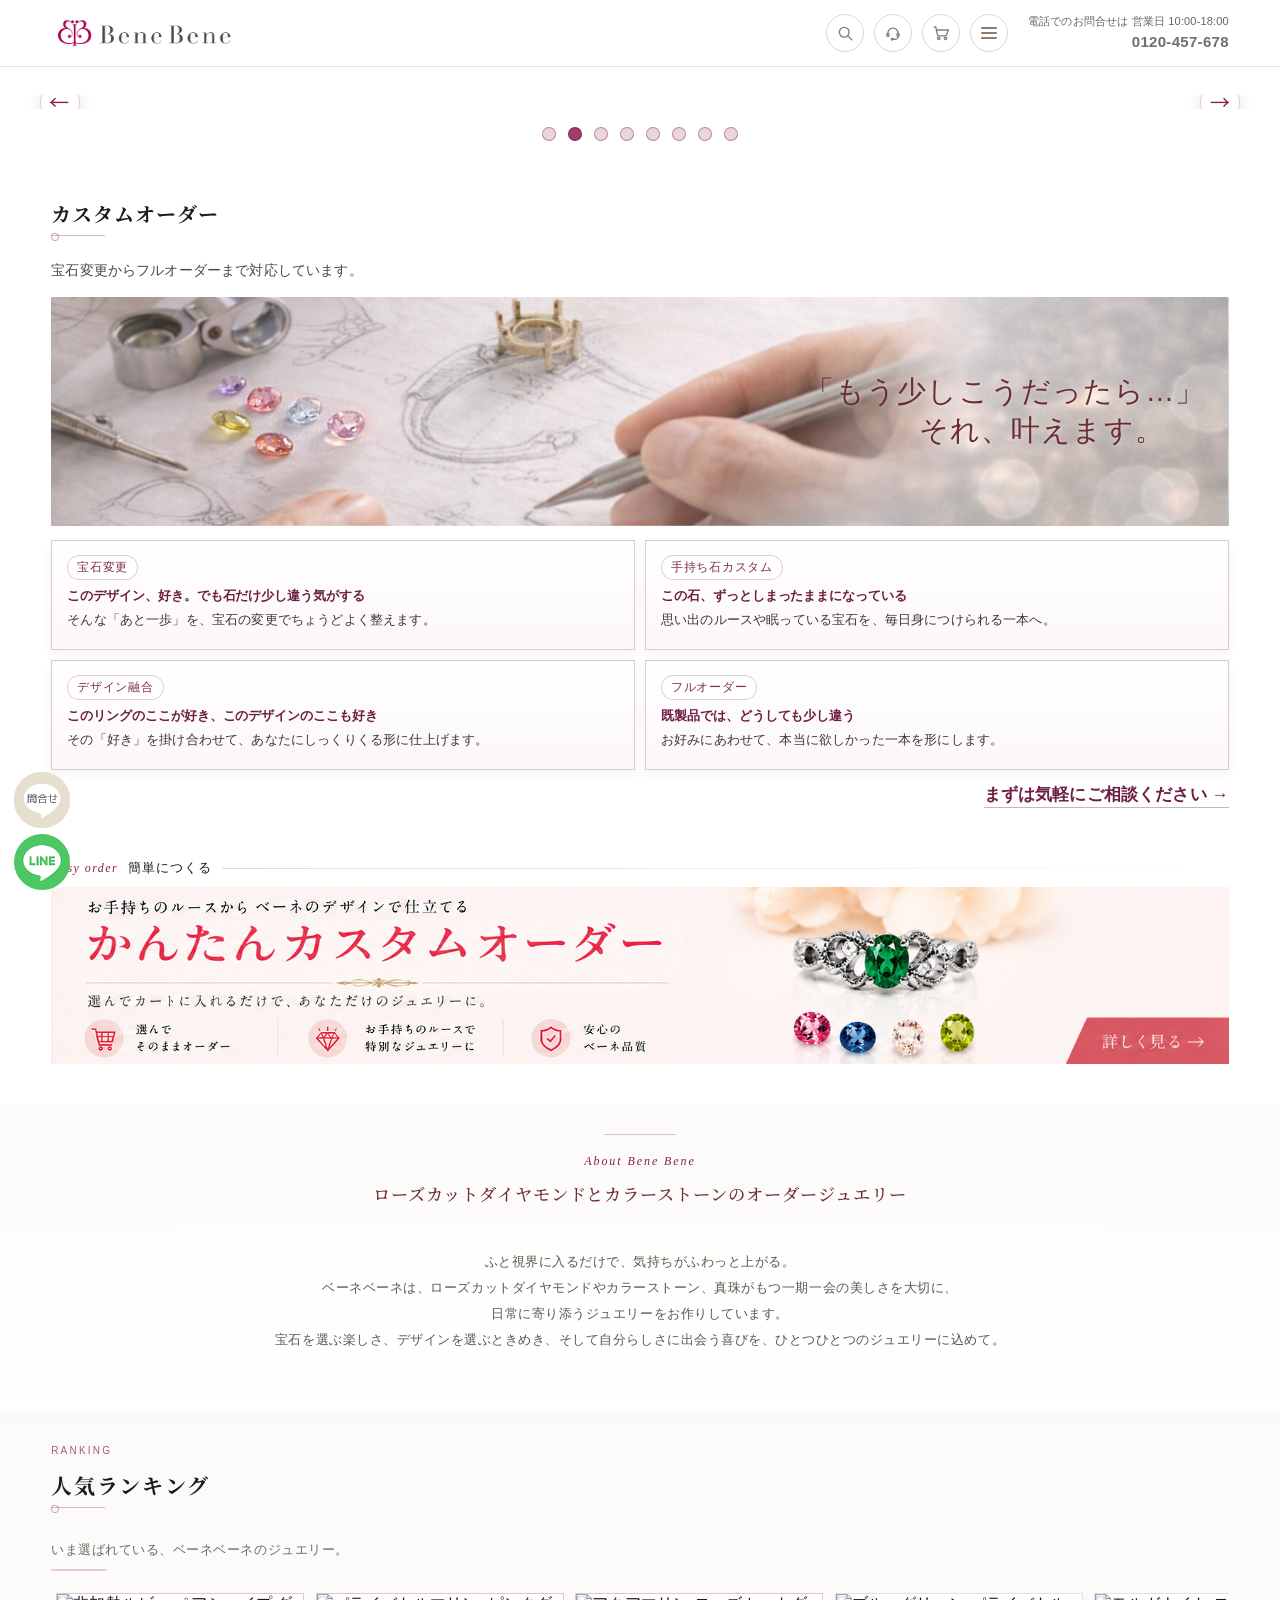
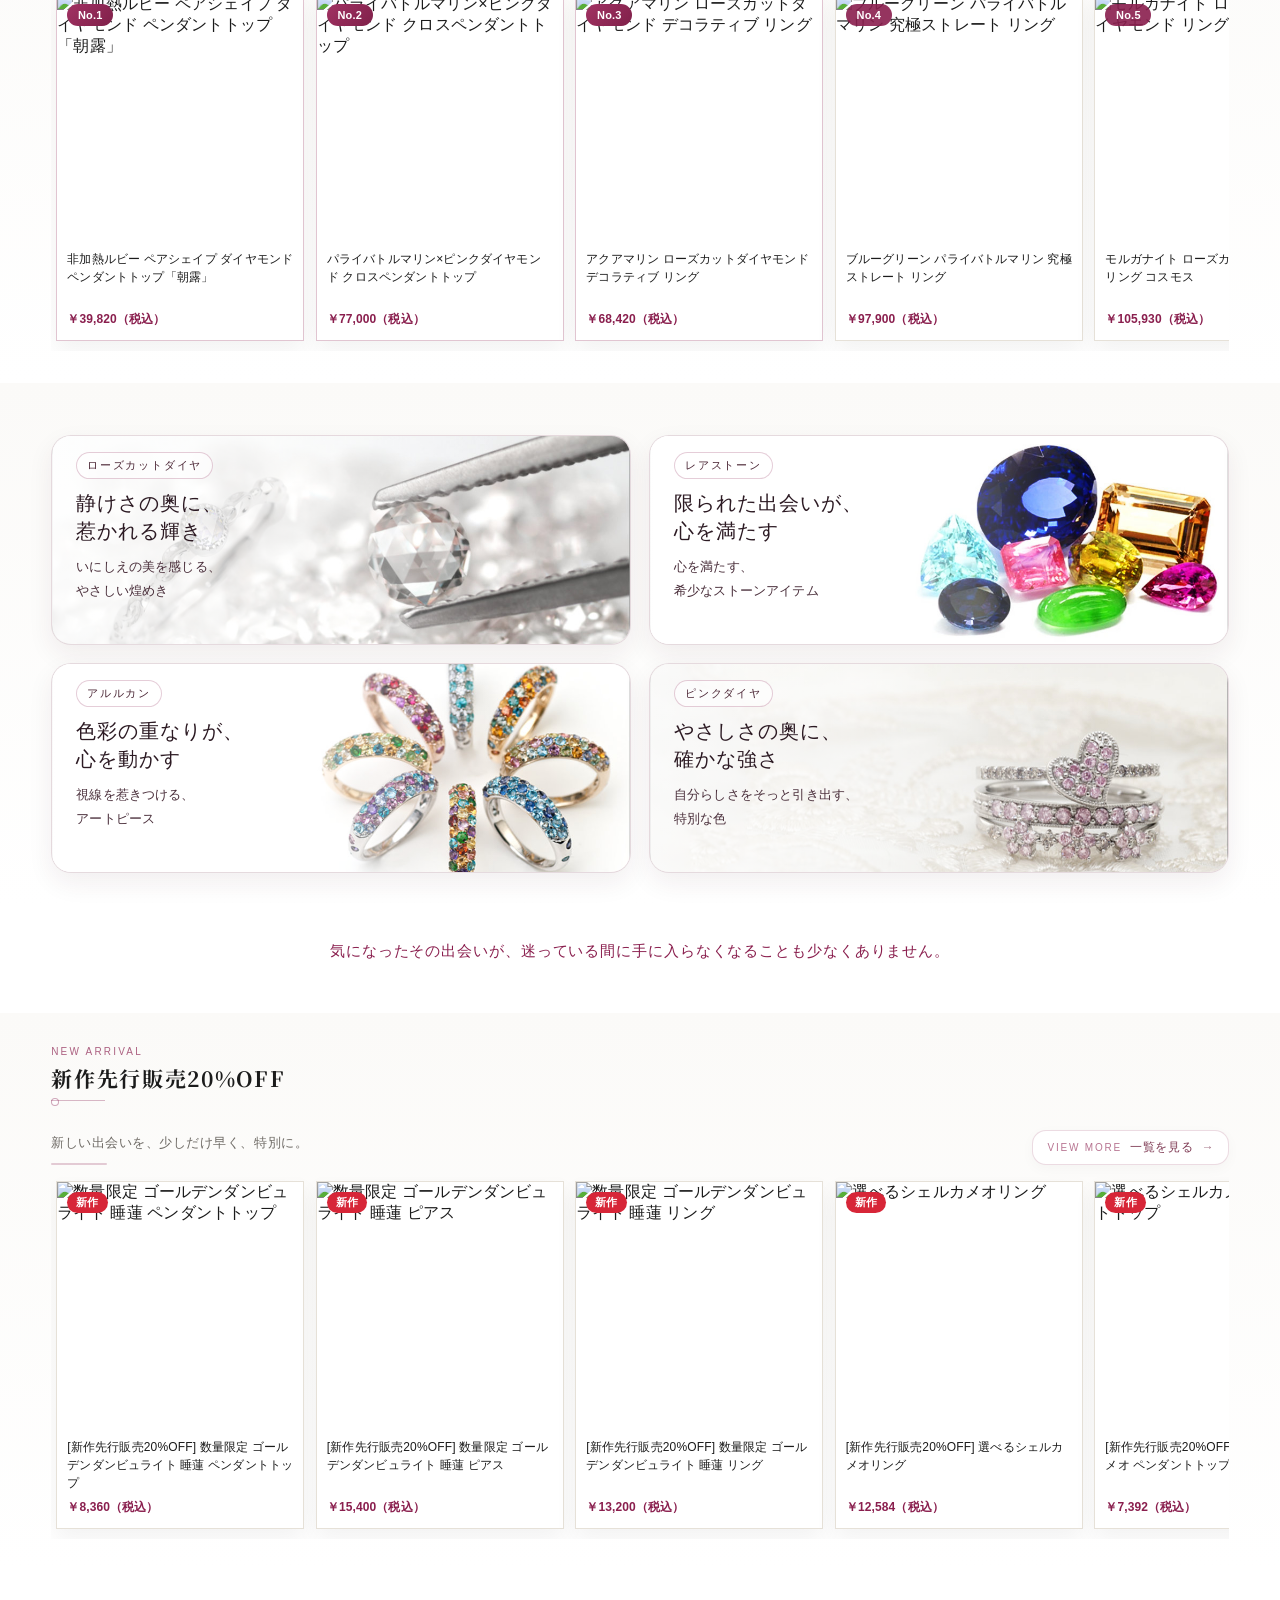
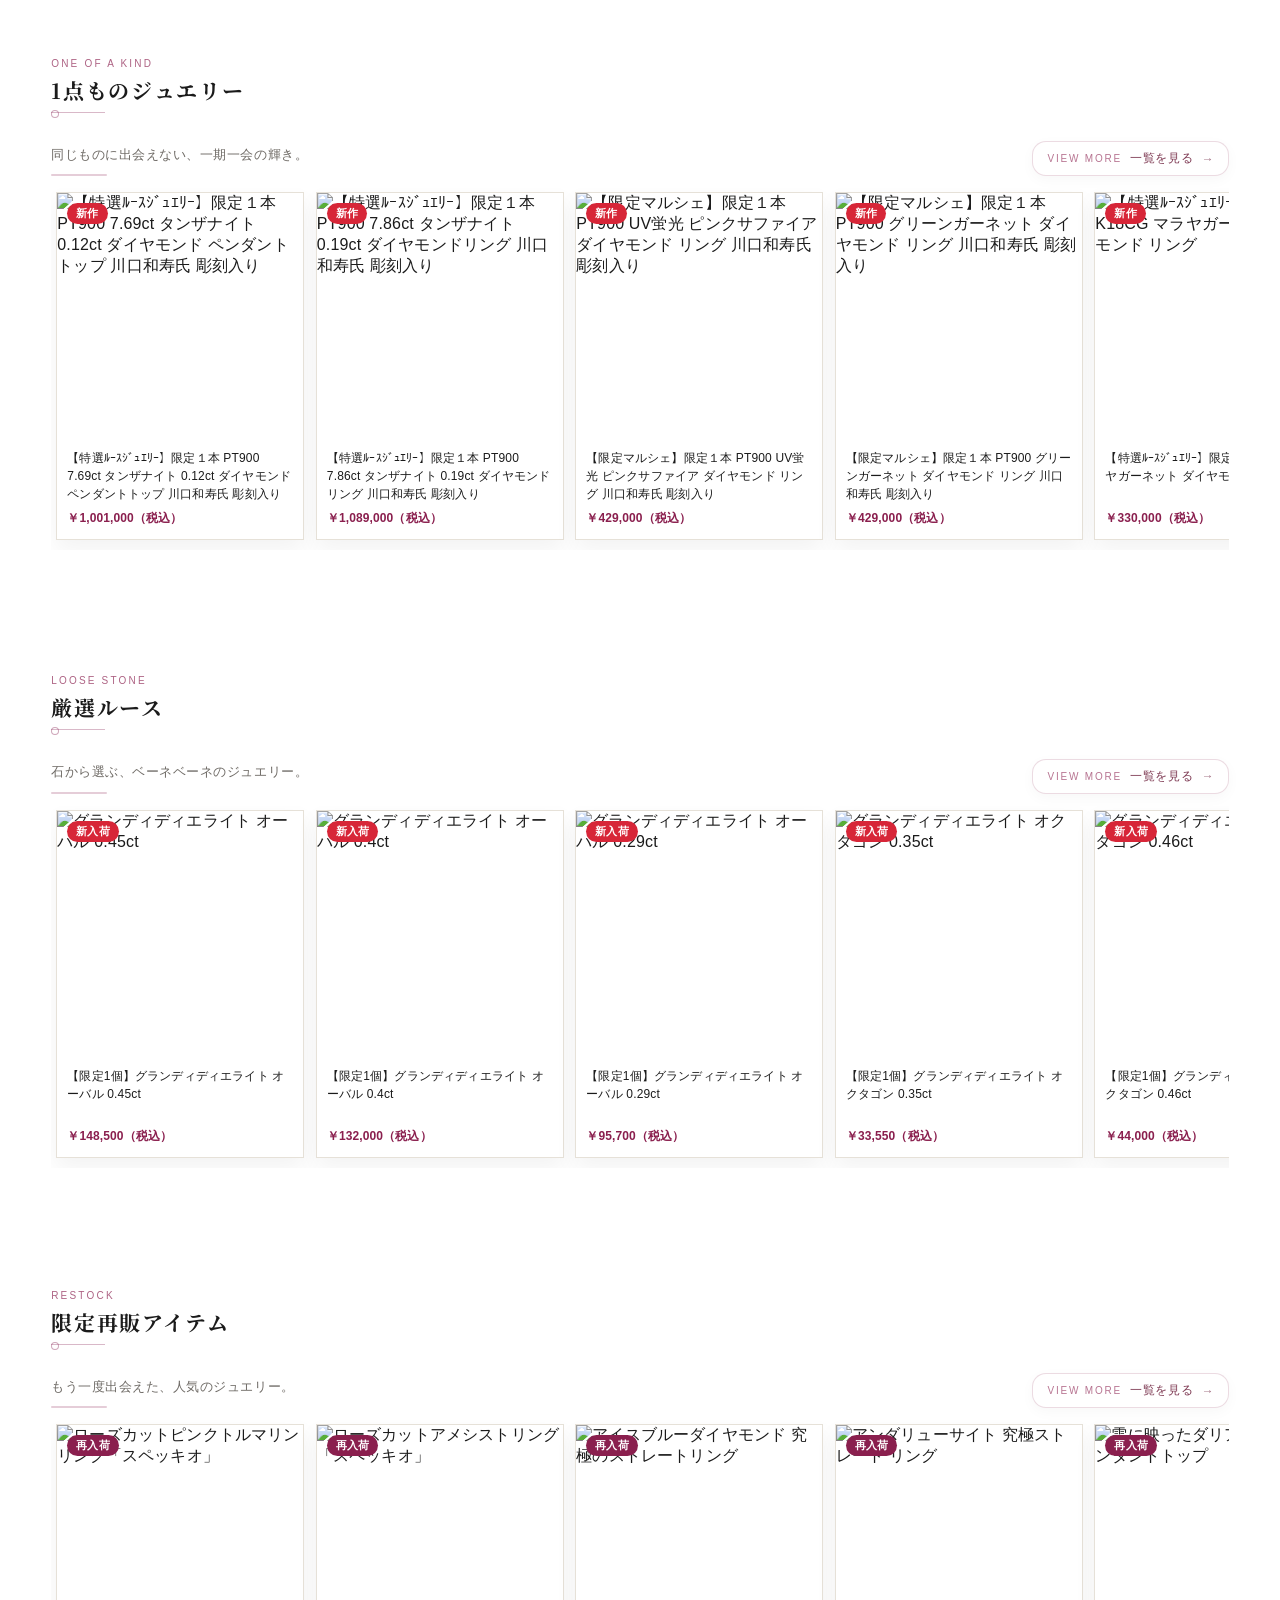
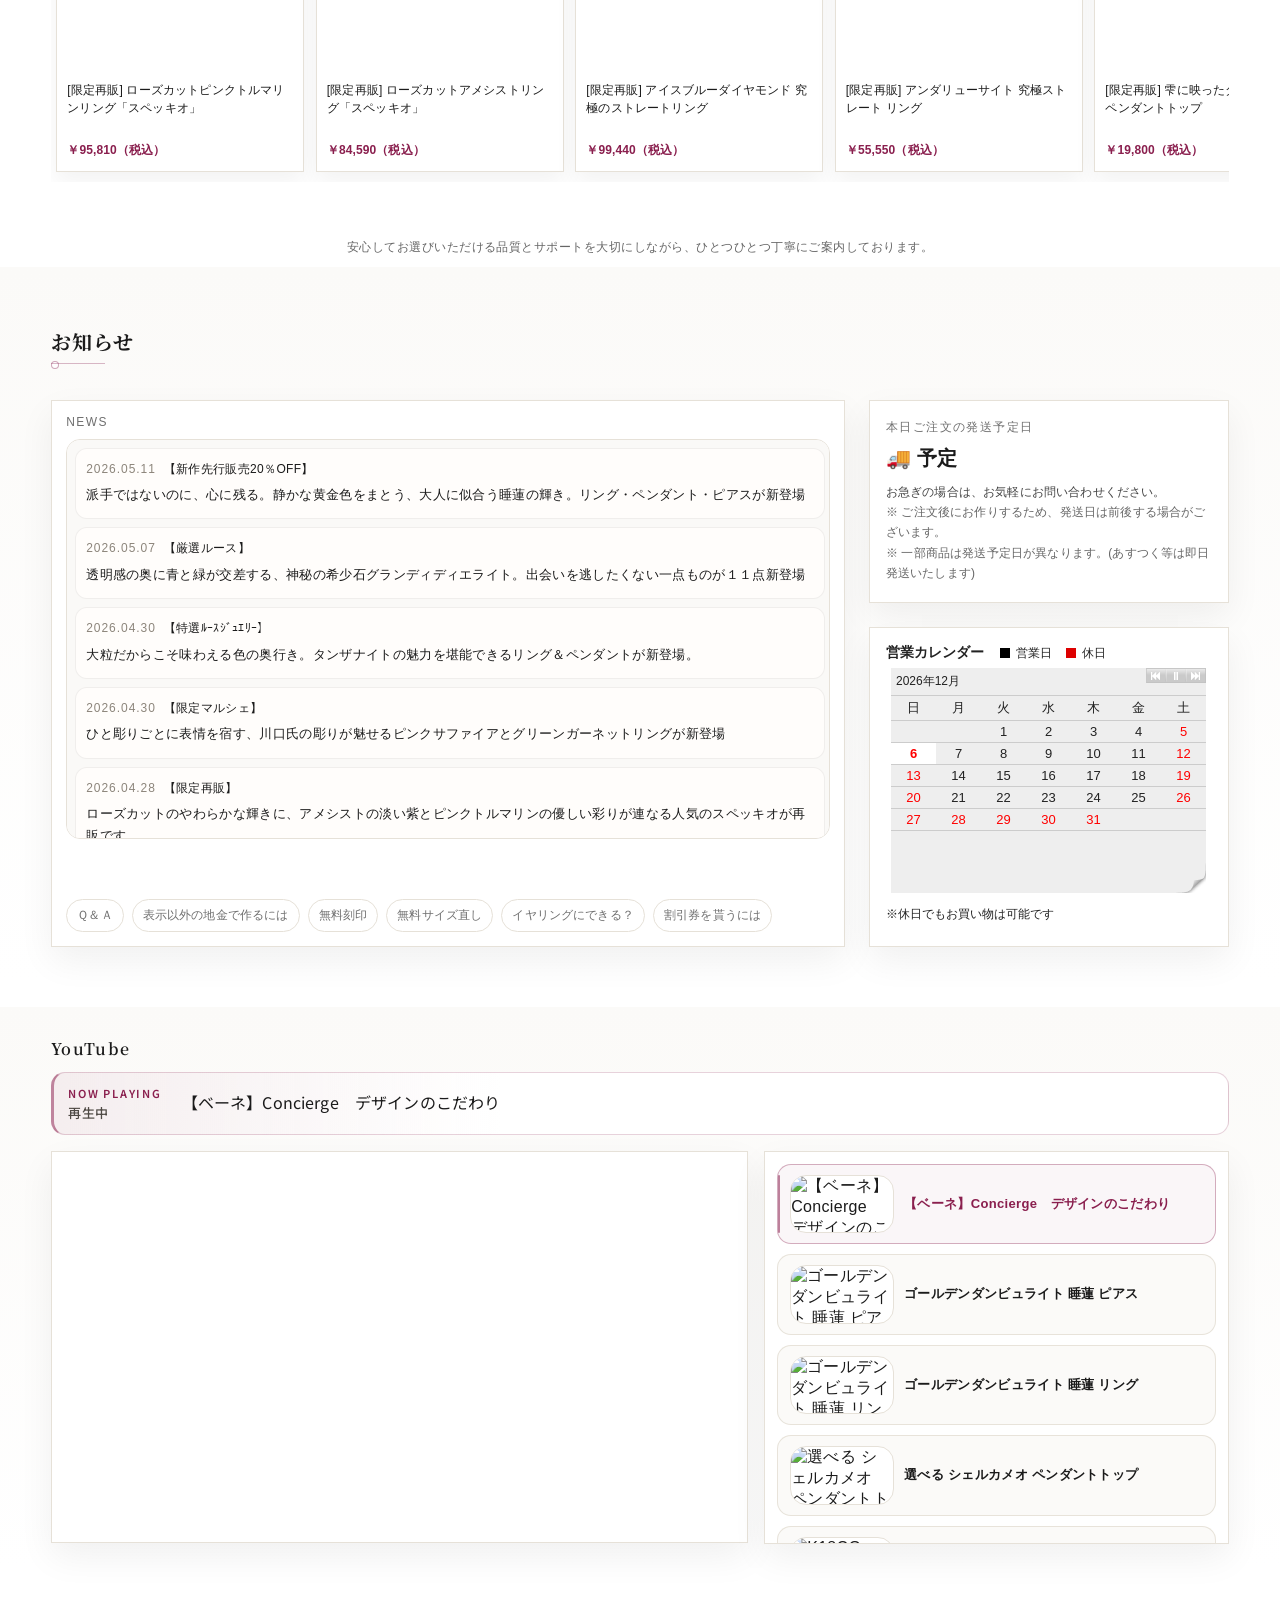
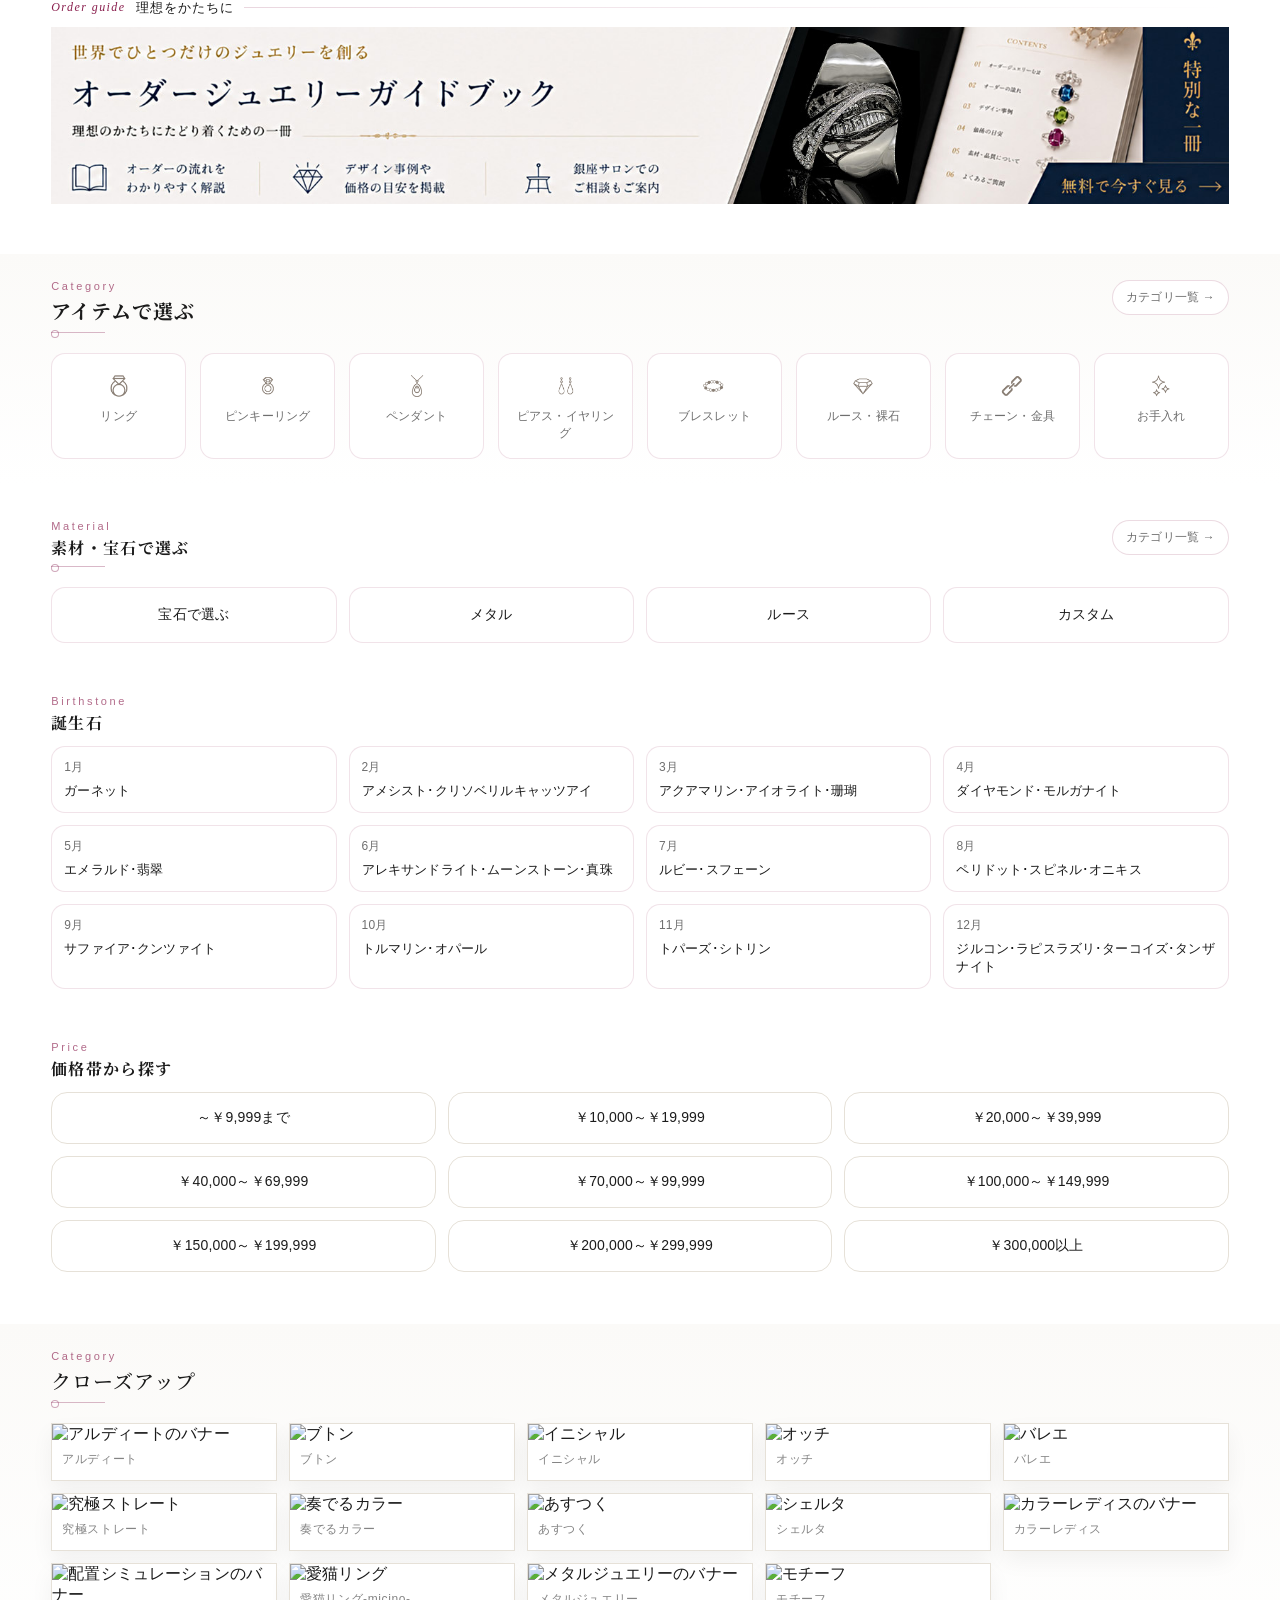
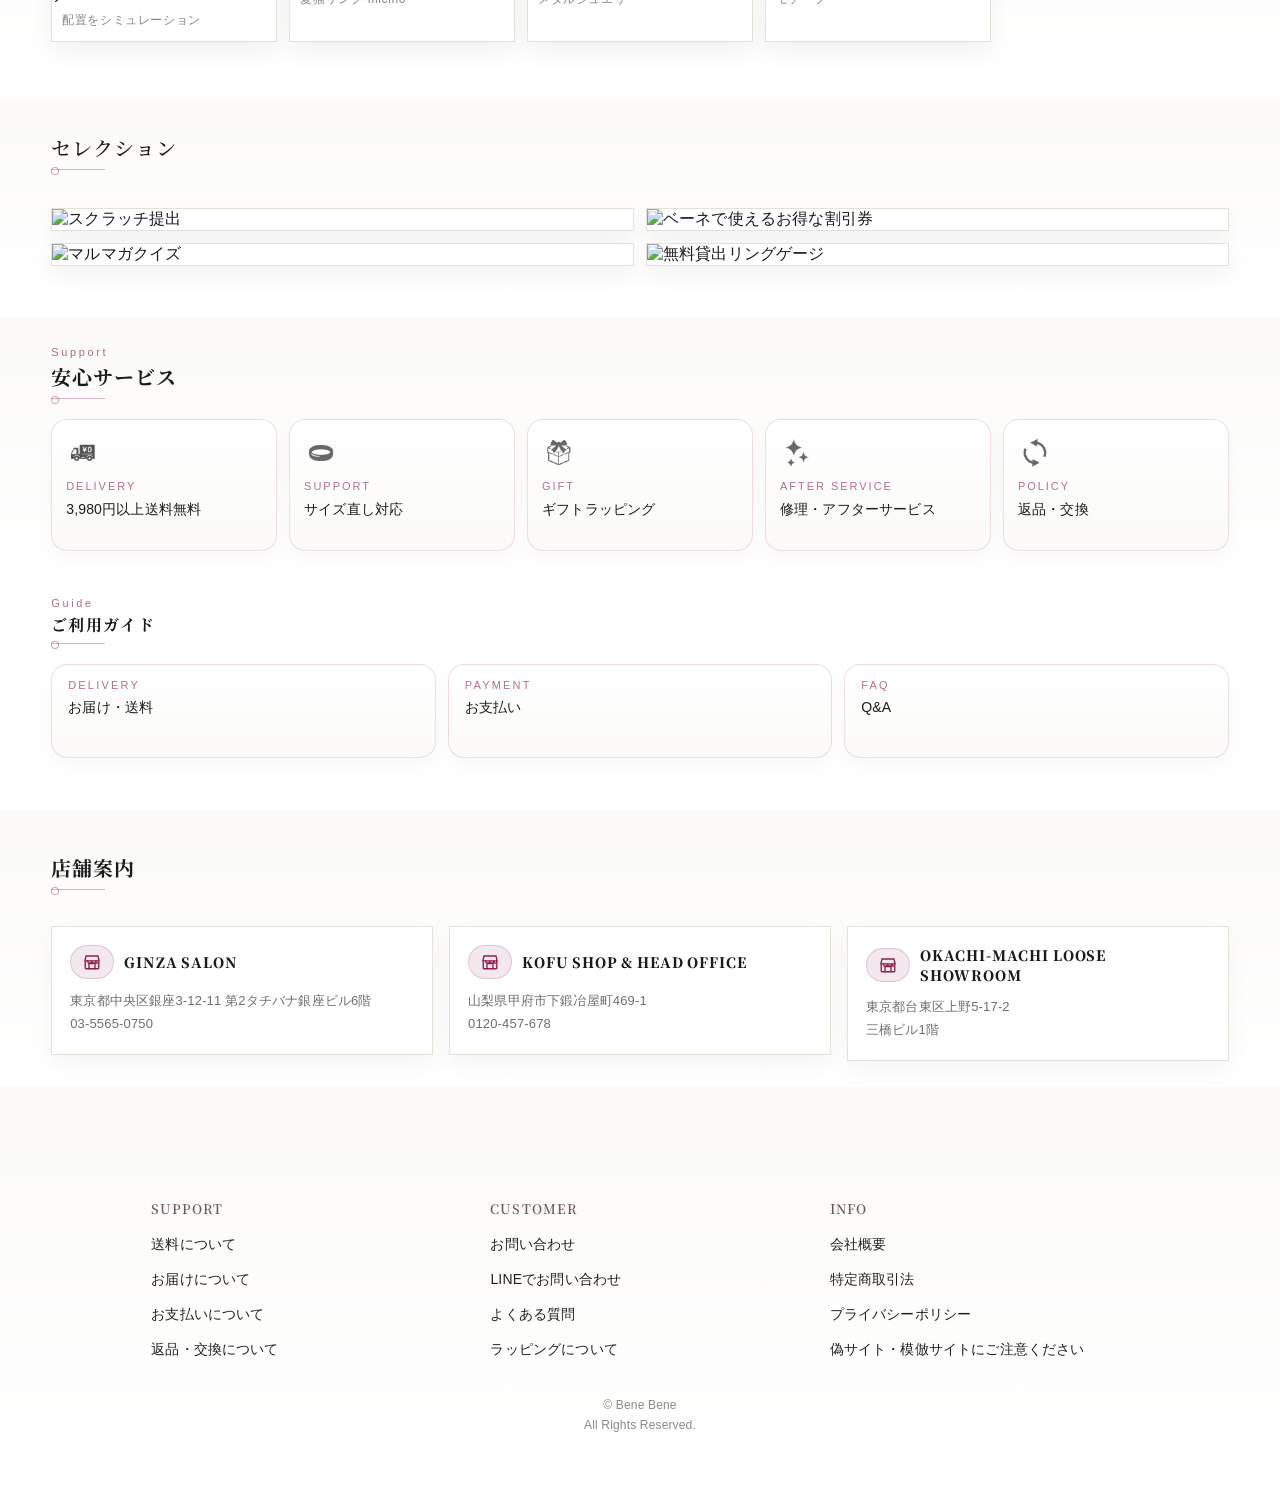
==== index.html @ c989091a "Add files via upload" ====
<!DOCTYPE html>

<html lang="ja">
<head>
<meta charset="utf-8"/>
<meta content="width=device-width,initial-scale=1" name="viewport"/>

<title>ローズカットダイヤモンドとカラーストーンのオーダージュエリー｜ジュエリー工房ベーネベーネ Yahoo!ショッピング店</title>
<meta name="description" content="ジュエリー工房ベーネベーネ Yahoo!ショッピング店。ローズカットダイヤモンド、希少石、カラーストーンを使ったリング・ペンダント・ピアスをお届けするジュエリー工房ベーネベーネ。新作ジュエリー、一点もの、厳選ルース、オーダージュエリーまでご相談いただけます。"/>
<link rel="canonical" href="https://shopping.geocities.jp/benebene/"/>
<link href="https://www.rakuten.ne.jp/gold/bene/date.css" rel="stylesheet"/>
<meta name="Keywords" content="ベーネベーネ,ベーネ,ダイヤモンド指輪,希少石ピアス,ジュエリーランキング,アンティーク指輪,ジュエリーリング,誕生石ペンダント,銀座サロンオーダー,オーダージュエリー,ローズカットジュエリー" />
<meta content="assets/slide1.png" property="og:image"/>
<meta content="strict-origin-when-cross-origin" name="referrer"/>
<meta content="strict-origin-when-cross-origin" http-equiv="Referrer-Policy"/>
<!-- Fonts: Noto Serif JP + Noto Sans JP -->
<link href="https://fonts.googleapis.com" rel="preconnect"/>
<link crossorigin="" href="https://fonts.gstatic.com" rel="preconnect"/>
<link href="https://fonts.googleapis.com/css2?family=Noto+Sans+JP:wght@300;400;500;600&amp;family=Noto+Serif+JP:wght@400;500;600&amp;display=swap" rel="stylesheet"/>
<link href="styles.css" rel="stylesheet">
<script>
/* ========================================
   表示設定
   ・NEWS / YouTube のSP表示行数を制御
   ・UI調整用のグローバル設定値
======================================== */
/* Display config (edit numbers as needed) */
window.BENE_UI = {
  // Mobile visible "rows" (can be 3 / 4 / 5 or 4.5 etc.)
  newsMobileRows: 4.5,
  youtubeMobileRows: 3.5
  // PICK UP is horizontal; "rows" doesn't apply. (controls are per-click = 1 item, swipe/drag supported)
};
</script>
<!-- Global site tag (gtag.js) - Google Analytics -->
<script async src="https://www.googletagmanager.com/gtag/js?id=UA-23686114-17"></script>
<script>
  window.dataLayer = window.dataLayer || [];
  function gtag(){dataLayer.push(arguments);}
  gtag('js', new Date());

  gtag('config', 'UA-23686114-17');
</script>

</link>

<!-- favicon -->
<link rel="icon" type="image/png" sizes="32x32" href="./assets/favicon-32x32.png">
<link rel="apple-touch-icon" sizes="180x180" href="./assets/apple-touch-icon.png">

</head>
<body>
<header class="header" id="top">
<div class="wrap headerRow">
<a aria-label="トップへ" class="logo" href="#top">
<img alt="Bene Bene" class="logoImg" src="assets/m_g_bene_logo.png"/>
</a>
<div aria-label="検索" class="searchWrap" role="search">
<input aria-label="検索" id="q" placeholder="キーワード検索（例：パライバ / ピンクダイヤ / ローズカット）" type="search"/>
</div>
<div aria-label="ヘッダー右側" class="headerActions">
<div aria-label="クイック" class="headerQuick">
<button aria-label="検索" class="icoBtn icoBtn--search" id="searchFocusBtn" title="検索" type="button">
<svg aria-hidden="true" fill="none" stroke="currentColor" stroke-linecap="round" stroke-linejoin="round" stroke-width="1.8" viewbox="0 0 24 24"><circle cx="11" cy="11" r="6.5"></circle><line x1="16" x2="21" y1="16" y2="21"></line></svg>
</button>
<a aria-label="お問い合わせ" class="icoBtn" href="https://inform.shopping.yahoo.co.jp/benebene/contact.html" title="お問い合わせ">
<svg aria-hidden="true" fill="none" stroke="currentColor" stroke-linecap="round" stroke-linejoin="round" stroke-width="1.8" viewbox="0 0 24 24"><path d="M5 13.5v-1a7 7 0 0114 0v1"></path><rect height="4" rx="1.2" width="2.8" x="3.8" y="12.5"></rect><rect height="4" rx="1.2" width="2.8" x="17.4" y="12.5"></rect><path d="M18.8 16.5a3.8 3.8 0 01-3.8 3.8H12"></path><circle cx="10.8" cy="20.3" r="1"></circle></svg>
</a>
<a aria-label="カート" class="icoBtn" href="https://order.shopping.yahoo.co.jp/cgi-bin/cart-form?catalog=benebene" title="カート">
<svg aria-hidden="true" fill="none" stroke="currentColor" stroke-linecap="round" stroke-linejoin="round" stroke-width="1.8" viewbox="0 0 24 24"><circle cx="9" cy="19" r="1.6"></circle><circle cx="18" cy="19" r="1.6"></circle><path d="M3 4h2l2.3 10.4a1.8 1.8 0 001.8 1.4h8.5a1.8 1.8 0 001.8-1.5L22 8H6.3"></path></svg>
</a>

<button aria-controls="gnav" aria-expanded="false" aria-label="メニュー" class="hamburger" id="menuBtn" type="button"><span aria-hidden="true" class="hamburgerBars"></span></button></div>
<div aria-label="電話案内" class="headerPhone">
<div class="phoneMeta">電話でのお問合せは <span class="hours">営業日 10:00-18:00</span></div>
<div class="phonePlain">0120-457-678</div>
</div>
</div>
</div>
</header>
<section aria-label="重要なお知らせ" class="siteNotice js-periodNotice">
<div class="wrap">
        <details class="noticeAccordion">
          <summary class="noticeAccordion__summary">
            <span class="noticeAccordion__heading">
              <span class="noticeAccordion__label">GW information</span>
              <span class="noticeAccordion__title">ゴールデンウィークの長期休暇のお知らせ</span>
            </span>
            <span aria-hidden="true" class="noticeAccordion__icon"></span>
          </summary>
<div class="noticeAccordion__body">
<p>
この度はベーネベーネをご利用いただき、誠にありがとうございます。<br/>
誠に勝手ながら、下記期間をGWの長期休暇とさせていただきます。
</p>
<p class="noticeAccordion__term">
【休暇期間】<br/>
<strong>5月2日（土）〜 5月6日（水）</strong>
</p>
<p>
上記期間中のお買い物は可能でございますが、
お問い合わせ等へのご返答や即日発送商品の発送ができません。
</p>
<p>
ご注文確認のご連絡やご返答につきましては、
<strong>2026年5月7日（木）より順次ご連絡</strong>となります。
</p>
<p>
お客様にはご不便をおかけいたしますが、
何卒ご理解いただきますようお願い申し上げます。
</p>
</div>
</details>
</div>
</section>

<main id="top">
<!-- ========================================
  HERO SECTION
  ・トップメインビジュアル
  ・PC: 横スライド
  ・SP: スワイプ操作
======================================== -->
<section class="hero">
<div class="wrap">
<div aria-label="メインビジュアル" class="heroRail" role="region">
<div class="heroTrack">
<a class="heroCard" href="https://shopping.geocities.jp/benebene/new_item.html">
<picture>
<source media="(min-width: 980px)" srcset="https://image.rakuten.co.jp/bene/cabinet/tao/gold/topcontent/b_260511_newitem.jpg"/>
<img alt="新作ジュエリー" fetchpriority="high" loading="eager" src="https://image.rakuten.co.jp/bene/cabinet/tao/gold/topcontent/sb_260511newitem.jpg"/>
</picture>
</a>
<a class="heroCard" href="https://shopping.geocities.jp/benebene/sp_loose.html">
<picture>
<source media="(min-width: 980px)" srcset="https://image.rakuten.co.jp/bene/cabinet/tao/gold/topcontent/b_260507loose_980.jpg"/>
<img alt="厳選ルースジュエリー" loading="lazy" src="https://image.rakuten.co.jp/bene/cabinet/tao/gold/topcontent/sb_260507loose.jpg"/>
</picture>
</a>
<a class="heroCard" href="https://store.shopping.yahoo.co.jp/benebene/c6c3c1aaa5.html">
<picture>
<source media="(min-width: 980px)" srcset="https://image.rakuten.co.jp/bene/cabinet/tao/gold/topcontent/b_toku_260430_980.jpg"/>
<img alt="特選ジュエリー" loading="lazy" src="https://image.rakuten.co.jp/bene/cabinet/tao/gold/topcontent/sb_260430tokusen.jpg"/>
</picture>
</a>
<a class="heroCard" href="https://store.shopping.yahoo.co.jp/benebene/b8c2c4eaa5.html?strcid=b8c2c4eaa5&n=100&X=99">
<picture>
<source media="(min-width: 980px)" srcset="https://image.rakuten.co.jp/bene/cabinet/tao/gold/topcontent/b_marche_260430.jpg"/>
<img alt="限定マルシェ" loading="lazy" src="https://image.rakuten.co.jp/bene/cabinet/tao/gold/topcontent/sb_260430marche.jpg"/>
</picture>
</a>
<a class="heroCard" href="https://store.shopping.yahoo.co.jp/benebene/bac6c8cea1.html">
<picture>
<source media="(min-width: 980px)" srcset="https://image.rakuten.co.jp/bene/cabinet/tao/gold/topcontent/b_gentei_260428.jpg"/>
<img alt="限定再販ジュエリー" loading="lazy" src="https://image.rakuten.co.jp/bene/cabinet/tao/gold/topcontent/sb_260428resale.jpg"/>
</picture>
</a>
<a class="heroCard" href="https://shopping.geocities.jp/benebene/new_item.html">
<picture>
<source media="(min-width: 980px)" srcset="https://image.rakuten.co.jp/bene/cabinet/tao/gold/topcontent/b_260427_newitem.jpg"/>
<img alt="新作ジュエリー" loading="lazy" src="https://image.rakuten.co.jp/bene/cabinet/tao/gold/topcontent/sb_260427newitem.jpg"/>
</picture>
</a>
<a class="heroCard" href="https://store.shopping.yahoo.co.jp/benebene/a4a2a4b9a4.html?X=99">
<picture>
<source media="(min-width: 980px)" srcset="https://shopping.c.yimg.jp/lib/benebene/b_250520_sokuy.jpg"/>
<img alt="あすつく対応ジュエリー" loading="lazy" src="https://shopping.c.yimg.jp/lib/benebene/sb_250520sokuy.jpg"/>
</picture>
</a>
<a class="heroCard" href="https://store.shopping.yahoo.co.jp/benebene/e2aa55b5aa2.html">
<picture>
<source media="(min-width: 980px)" srcset="https://image.rakuten.co.jp/bene/cabinet/tao/gold/topcontent/b_arlequin4.jpg"/>
<img alt="アルルカンジュエリー" loading="lazy" src="https://image.rakuten.co.jp/bene/cabinet/tao/gold/topcontent/sb_arleruin.jpg"/>
</picture>
</a>

</div>
<button aria-label="ヒーローを左へ" class="heroNav heroNavPrev hero-arrow" type="button">←</button>
<button aria-label="ヒーローを右へ" class="heroNav heroNavNext hero-arrow" type="button">→</button>
</div>
<p class="heroScrollHint" aria-hidden="true">← swipe →</p>
<div aria-label="ヒーロースライド位置" class="heroDots" role="tablist"></div>
</div>
</section>
<section class="campaignBannerSection js-campaignBanner" aria-label="イベントキャンペーン">
<div class="wrap">
<div class="bannerSectionHead">
<span class="bannerSectionHead__label">Campaign</span>
<span class="bannerSectionHead__title">開催中のイベント</span>
</div>
<a class="campaignBannerSection__link" href="https://shopping.geocities.jp/benebene/p-up/">
<img src="https://shopping.c.yimg.jp/lib/benebene/sp1080-260511.jpg" alt="イベントキャンペーン" loading="lazy"/>
</a>
</div>
</section>

<section class="customHero" aria-label="カスタムオーダーヒーロー">
<div class="wrap">
<header class="customOrderHead">
<h2 class="h2 sectionTitle">カスタムオーダー</h2>
<p class="customOrderDesc">宝石変更からフルオーダーまで対応しています。</p>
</header>
<div class="customHeroMedia">
<img alt="カスタムオーダー制作風景" loading="lazy" src="assets/custom_banner_top.jpg"/>
<p class="customHeroMessage"><span class="customHeroNoWrap">「もう少しこうだったら…」</span><br>それ、叶えます。</p>
</div>
</div>
</section>

<!-- ========================================
  CUSTOM ORDER SECTION
  ・カスタムオーダー訴求ブロック（ヒーロー直下）
  ・PC: 2x2カード / SP: 縦積み
======================================== -->
<section class="section customOrderSection" data-reveal="" id="custom-order">
<div class="wrap">
<div aria-label="カスタムオーダーの種類" class="customOrderGrid" role="list">
<a class="customOrderCard" href="https://shopping.geocities.jp/benebene/sp_custom.html" role="listitem">
<span class="customOrderCardLabel">宝石変更</span>
<span class="customOrderCardTitle">このデザイン、好き。でも石だけ少し違う気がする</span>
<span class="customOrderCardText">そんな「あと一歩」を、宝石の変更でちょうどよく整えます。</span>
</a>
<a class="customOrderCard" href="https://shopping.geocities.jp/benebene/sp_custom.html" role="listitem">
<span class="customOrderCardLabel">手持ち石カスタム</span>
<span class="customOrderCardTitle">この石、ずっとしまったままになっている</span>
<span class="customOrderCardText">思い出のルースや眠っている宝石を、毎日身につけられる一本へ。</span>
</a>
<a class="customOrderCard" href="https://shopping.geocities.jp/benebene/sp_custom.html" role="listitem">
<span class="customOrderCardLabel">デザイン融合</span>
<span class="customOrderCardTitle">このリングのここが好き、このデザインのここも好き</span>
<span class="customOrderCardText">その「好き」を掛け合わせて、あなたにしっくりくる形に仕上げます。</span>
</a>
<a class="customOrderCard" href="https://shopping.geocities.jp/benebene/sp_custom.html" role="listitem">
<span class="customOrderCardLabel">フルオーダー</span>
<span class="customOrderCardTitle">既製品では、どうしても少し違う</span>
<span class="customOrderCardText">お好みにあわせて、本当に欲しかった一本を形にします。</span>
</a>
</div>
<div class="customOrderCtaWrap">
<a class="customOrderCta" href="https://shopping.geocities.jp/benebene/sp_custom.html">まずは気軽にご相談ください →</a>
</div>
</div>
</section>

<section class="topBannerBlock topBannerBlock--easyCustom" aria-label="かんたんカスタムオーダー">
<div class="wrap">
<div class="bannerSectionHead bannerSectionHead--subtle">
<span class="bannerSectionHead__label">Easy order</span>
<span class="bannerSectionHead__title">簡単につくる</span>
</div>
<a class="topBannerBlock__link" href="https://store.shopping.yahoo.co.jp/benebene/b4cac3b1a5.html">
<img alt="お手持ちのルースからベーネのデザインで仕立てる かんたんカスタムオーダー" loading="lazy" src="assets/easy_custom.jpg"/>
</a>
</div>
</section>

<section class="topAboutSection" aria-labelledby="top-about-title">
<div class="wrap">
<p class="topAboutSection__label">About Bene Bene</p>
<h1 class="topAboutSection__title" id="top-about-title">ローズカットダイヤモンドとカラーストーンのオーダージュエリー</h1>
<div class="topAboutSection__body">
<p>ふと視界に入るだけで、気持ちがふわっと上がる。<br class="pcOnly">ベーネベーネは、ローズカットダイヤモンドやカラーストーン、真珠がもつ一期一会の美しさを大切に、<br class="pcOnly">日常に寄り添うジュエリーをお作りしています。<br class="pcOnly">宝石を選ぶ楽しさ、デザインを選ぶときめき、そして自分らしさに出会う喜びを、ひとつひとつのジュエリーに込めて。</p>
</div>
</div>
</section>

<!-- ========================================
  RANKING SECTION
  ・人気商品の横スクロール一覧
  ・ランキング導線で回遊を強化
======================================== -->
<section class="section sectionGradient rankingSection productTitleClampSection" data-reveal="" id="ranking">
<div class="wrap">
<div class="headRow rankingHead">
<div class="sectionHeading">
<p class="sectionLabel rankingLabel">RANKING</p>
<h2 class="h2 sectionTitle">人気ランキング</h2>
<p class="sectionLead sectionLead--shelf">いま選ばれている、ベーネベーネのジュエリー。</p>
</div>
<!--
<a class="more sectionMore viewMoreLink" href="https://store.shopping.yahoo.co.jp/benebene/search.html?p=%BF%CD%B5%A4"><span class="viewMoreLink__label">View more</span><span class="viewMoreLink__text">一覧を見る</span><span aria-hidden="true" class="viewMoreLink__arrow">→</span></a>
-->
</div>
<div class="rankingCarousel">
<div aria-label="人気ジュエリーランキング" class="rankingRow horizontalScroll" role="list">
<a class="productCard rankingCard" href="https://store.shopping.yahoo.co.jp/benebene/tp-596-rub-d-bb" role="listitem">
<span class="rankingNo">No.1</span>
<img alt="非加熱ルビー ペアシェイプ ダイヤモンド ペンダントトップ「朝露」" loading="lazy" src="https://www.rakuten.ne.jp/gold/bene/r-cabinet/item/tp-596-rub-d-bb-01.jpg"/>
<p><span class="productCardTitle">非加熱ルビー ペアシェイプ ダイヤモンド ペンダントトップ「朝露」</span><span class="yen">￥39,820（税込）</span></p>
</a>
<a class="productCard rankingCard" href="https://store.shopping.yahoo.co.jp/benebene/tp-1683-pb-pd-bb" role="listitem">
<span class="rankingNo">No.2</span>
<img alt="パライバトルマリン×ピンクダイヤモンド クロスペンダントトップ" loading="lazy" src="https://image.rakuten.co.jp/bene/cabinet/tao/item9/tp-1683-pb-pd-c1.jpg"/>
<p><span class="productCardTitle">パライバトルマリン×ピンクダイヤモンド クロスペンダントトップ</span><span class="yen">￥77,000（税込）</span></p>
</a>
<a class="productCard rankingCard" href="https://store.shopping.yahoo.co.jp/benebene/tr-2807-aq-rsd" role="listitem">
<span class="rankingNo">No.3</span>
<img alt="アクアマリン ローズカットダイヤモンド デコラティブ リング" loading="lazy" src="https://image.rakuten.co.jp/bene/cabinet/tao/item19/tr-2807-aq-rsd-01.jpg"/>
<p><span class="productCardTitle">アクアマリン ローズカットダイヤモンド デコラティブ リング</span><span class="yen">￥68,420（税込）</span></p>
</a>
<a class="productCard rankingCard" href="https://store.shopping.yahoo.co.jp/benebene/tr-484-parg" role="listitem">
<span class="rankingNo">No.4</span>
<img alt="ブルーグリーン パライバトルマリン 究極ストレート リング" loading="lazy" src="https://image.rakuten.co.jp/bene/cabinet/tao/item19/tr-484-parg-01.jpg"/>
<p><span class="productCardTitle">ブルーグリーン パライバトルマリン 究極ストレート リング</span><span class="yen">￥97,900（税込）</span></p>
</a>
<a class="productCard rankingCard" href="https://store.shopping.yahoo.co.jp/benebene/tr-1380-mgn-rsd" role="listitem">
<span class="rankingNo">No.5</span>
<img alt="モルガナイト ローズカットダイヤモンド リング コスモス" loading="lazy" src="https://image.rakuten.co.jp/bene/cabinet/tao/item18/tr-1380-mgn-rsd-01.jpg"/>
<p><span class="productCardTitle">モルガナイト ローズカットダイヤモンド リング コスモス</span><span class="yen">￥105,930（税込）</span></p>
</a>
<a class="productCard rankingCard" href="https://store.shopping.yahoo.co.jp/benebene/tp-1205-" role="listitem">
<span class="rankingNo">No.6</span>
<img alt="９タイプから選ぶカラーストン×ダイヤモンドペンダントトップ「ジーリョ」" loading="lazy" src="https://image.rakuten.co.jp/bene/cabinet/tao/item3/tr-1650-per-d-bb-c1.jpg"/>
<p><span class="productCardTitle">９タイプから選ぶカラーストン×ダイヤモンドペンダントトップ「ジーリョ」</span><span class="yen">￥33,880（税込）</span></p>
</a>
<a class="productCard rankingCard" href="https://store.shopping.yahoo.co.jp/benebene/tr-1462-toku-c" role="listitem">
<span class="rankingNo">No.7</span>
<img alt="サンストーン ローズカットダイヤモンド リング ヴィクトリア" loading="lazy" src="https://image.rakuten.co.jp/bene/cabinet/tao/item13/tr-1462-toku-c-01.jpg"/>
<p><span class="productCardTitle">サンストーン ローズカットダイヤモンド リング ヴィクトリア</span><span class="yen">￥90,090（税込）</span></p>
</a>
<a class="productCard rankingCard" href="https://store.shopping.yahoo.co.jp/benebene/tr-486-am-psf-bb" role="listitem">
<span class="rankingNo">No.8</span>
<img alt="アメシスト×ピンクサファイア「花の色のハーモニー」 リング" loading="lazy" src="https://image.rakuten.co.jp/bene/cabinet/tao/item/ring/tr-486-am-psf-bb-s1.jpg"/>
<p><span class="productCardTitle">アメシスト×ピンクサファイア「花の色のハーモニー」 リング</span><span class="yen">￥100,210（税込）</span></p>
</a>
<a class="productCard rankingCard" href="https://store.shopping.yahoo.co.jp/benebene/tp-1423-qzt-bb" role="listitem">
<span class="rankingNo">No.9</span>
<img alt="6mm AAA クンツァイトペンダントトップ「リリー」" loading="lazy" src="https://image.rakuten.co.jp/bene/cabinet/tao/item2/tp-1423-qzt-bb-01.jpg"/>
<p><span class="productCardTitle">6mm AAA クンツァイトペンダントトップ「リリー」</span><span class="yen">￥49,060（税込）</span></p>
</a>
<a class="productCard rankingCard" href="https://store.shopping.yahoo.co.jp/benebene/te-342-" role="listitem">
<span class="rankingNo">No.10</span>
<img alt="ハンマーテクスチャースタッド一粒シングルピアス「オッチ」" loading="lazy" src="https://www.rakuten.ne.jp/gold/bene/r-cabinet/item/te-342-bsf-bb-c1.jpg"/>
<p><span class="productCardTitle">ハンマーテクスチャースタッド一粒シングルピアス「オッチ」</span><span class="yen">￥11,000（税込）</span></p>
</a>
</div>
</div>
</div>
</section>
<section class="section sectionGradient featureShowcaseSection" data-reveal="">
<div class="wrap">
<div class="featureShowcaseGrid">
<a class="featureShowcaseCard" href="https://store.shopping.yahoo.co.jp/benebene/a1faa5eda1.html">
<img alt="ローズカットの輝きが映える限定ジュエリー" class="featureShowcaseImage" loading="lazy" src="assets/b_rosecut.jpg"/>
<span class="featureShowcaseContent">
<span class="featureShowcaseLabel">ローズカットダイヤ</span>
<strong class="featureShowcaseTitle">静けさの奥に、<br>惹かれる輝き</strong>
<span class="featureShowcaseText">いにしえの美を感じる、<br>やさしい煌めき<br></span>
</span>
</a>
<a class="featureShowcaseCard" href="https://store.shopping.yahoo.co.jp/benebene/b5a9beafc0.html">
<img alt="希少石をあしらったレアアイテムコレクション" class="featureShowcaseImage" loading="lazy" src="assets/b_rareitem.jpg"/>
<span class="featureShowcaseContent">
<span class="featureShowcaseLabel">レアストーン</span>
<strong class="featureShowcaseTitle">限られた出会いが、<br>心を満たす</strong>
<span class="featureShowcaseText">心を満たす、<br>希少なストーンアイテム<br></span>
</span>
</a>
<a class="featureShowcaseCard" href="https://store.shopping.yahoo.co.jp/benebene/e2aa55b5aa2.html">
<img alt="旅するジュエリーアルルカン" class="featureShowcaseImage" loading="lazy" src="assets/b_arlquin.jpg"/>
<span class="featureShowcaseContent">
<span class="featureShowcaseLabel">アルルカン</span>
<strong class="featureShowcaseTitle">色彩の重なりが、<br>心を動かす</strong>
<span class="featureShowcaseText">視線を惹きつける、<br>アートピース</span>
</span>
</a>
<a class="featureShowcaseCard" href="https://store.shopping.yahoo.co.jp/benebene/f4aa53da255.html">
<img alt="ピンクダイヤが主役の華やかなジュエリー" class="featureShowcaseImage" loading="lazy" src="assets/b_pinkd.jpg"/>
<span class="featureShowcaseContent">
<span class="featureShowcaseLabel">ピンクダイヤ</span>
<strong class="featureShowcaseTitle">やさしさの奥に、<br>確かな強さ</strong>
<span class="featureShowcaseText">自分らしさをそっと引き出す、<br>特別な色</span>
</span>
</a>
</div>
</div>
</section>

<div class="cvMessage">気になったその出会いが、迷っている間に手に入らなくなることも少なくありません。</div>

<section class="section sectionGradient productTitleClampSection" data-reveal="" id="pickup2">
<div class="wrap">
<div class="headRow">
<div class="sectionHeading">
<p class="sectionLabel">NEW ARRIVAL</p>
<h2 class="h2 sectionTitle">新作先行販売20%OFF</h2>
<p class="sectionLead sectionLead--shelf sectionLead--soft">新しい出会いを、少しだけ早く、特別に。</p>
</div>
<a class="more sectionMore viewMoreLink" href="https://shopping.geocities.jp/benebene/new_item.html"><span class="viewMoreLink__label">View more</span><span class="viewMoreLink__text">一覧を見る</span><span aria-hidden="true" class="viewMoreLink__arrow">→</span></a>
</div>
<div class="carousel">
<button aria-label="前へ" class="carBtn prev" type="button"><svg aria-hidden="true" viewbox="0 0 24 24"><path d="M15 18l-6-6 6-6"></path></svg></button>

   <div aria-label="商品一覧" class="rowScroll horizontalScroll">
  <a class="productCard rankCard" href="https://store.shopping.yahoo.co.jp/benebene/gsr-49-gdbl">
    <span class="rankNo isNew">新作</span>
    <img alt="数量限定 ゴールデンダンビュライト 睡蓮 ペンダントトップ" loading="lazy" src="https://image.rakuten.co.jp/bene/cabinet/tao/item20/gsr-49-gdbl-01.jpg"/>
    <p><span class="productCardTitle">[新作先行販売20%OFF] 数量限定 ゴールデンダンビュライト 睡蓮 ペンダントトップ</span><span class="yen">￥8,360（税込）</span></p>
  </a>

  <a class="productCard rankCard" href="https://store.shopping.yahoo.co.jp/benebene/gsr-48-gdbl">
    <span class="rankNo isNew">新作</span>
    <img alt="数量限定 ゴールデンダンビュライト 睡蓮 ピアス" loading="lazy" src="https://image.rakuten.co.jp/bene/cabinet/tao/item20/gsr-48-gdbl-01.jpg"/>
    <p><span class="productCardTitle">[新作先行販売20%OFF] 数量限定 ゴールデンダンビュライト 睡蓮 ピアス</span><span class="yen">￥15,400（税込）</span></p>
  </a>

  <a class="productCard rankCard" href="https://store.shopping.yahoo.co.jp/benebene/tr-1337-gdbl">
    <span class="rankNo isNew">新作</span>
    <img alt="数量限定 ゴールデンダンビュライト 睡蓮 リング" loading="lazy" src="https://image.rakuten.co.jp/bene/cabinet/tao/item20/tr-1337-gdbl-01.jpg"/>
    <p><span class="productCardTitle">[新作先行販売20%OFF] 数量限定 ゴールデンダンビュライト 睡蓮 リング</span><span class="yen">￥13,200（税込）</span></p>
  </a>

  <a class="productCard rankCard" href="https://store.shopping.yahoo.co.jp/benebene/tr-2829">
    <span class="rankNo isNew">新作</span>
    <img alt="選べるシェルカメオリング" loading="lazy" src="https://image.rakuten.co.jp/bene/cabinet/tao/item20/tr-2829-01.jpg"/>
    <p><span class="productCardTitle">[新作先行販売20%OFF] 選べるシェルカメオリング</span><span class="yen">￥12,584（税込）</span></p>
  </a>

  <a class="productCard rankCard" href="https://store.shopping.yahoo.co.jp/benebene/tp-2198">
    <span class="rankNo isNew">新作</span>
    <img alt="選べるシェルカメオ ペンダントトップ" loading="lazy" src="https://image.rakuten.co.jp/bene/cabinet/tao/item20/tp-2198-01.jpg"/>
    <p><span class="productCardTitle">[新作先行販売20%OFF] 選べるシェルカメオ ペンダントトップ</span><span class="yen">￥7,392（税込）</span></p>
  </a>

  <a class="productCard rankCard" href="https://store.shopping.yahoo.co.jp/benebene/te-11-bzc">
    <span class="rankNo isNew">新作</span>
    <img alt="ブルージルコン レースワーク ピアス" loading="lazy" src="https://image.rakuten.co.jp/bene/cabinet/tao/item19/te-11-bzc-01.jpg"/>
    <p><span class="productCardTitle">[新作先行販売20%OFF] ブルージルコン レースワーク ピアス</span><span class="yen">￥29,568（税込）</span></p>
  </a>

  <a class="productCard rankCard" href="https://store.shopping.yahoo.co.jp/benebene/tr-127-bzc-d">
    <span class="rankNo isNew">新作</span>
    <img alt="ブルージルコン ダイヤモンド リング アルベロ" loading="lazy" src="https://image.rakuten.co.jp/bene/cabinet/tao/item19/tr-127-bzc-d-01.jpg"/>
    <p><span class="productCardTitle">[新作先行販売20%OFF] ブルージルコン ダイヤモンド リング アルベロ</span><span class="yen">￥91,080（税込）</span></p>
  </a>
</div>
   
   

   
<button aria-label="次へ" class="carBtn next" type="button"><svg aria-hidden="true" viewbox="0 0 24 24"><path d="M9 6l6 6-6 6"></path></svg></button>
</div>
</div>
</section>


<section class="section productTitleClampSection" data-reveal="" id="pickup3">
<div class="wrap">
<div class="headRow">
<div class="sectionHeading">
<p class="sectionLabel">ONE OF A KIND</p>
<h2 class="h2 sectionTitle">1点ものジュエリー</h2>
<p class="sectionLead sectionLead--shelf">同じものに出会えない、一期一会の輝き。</p>
</div>
<a class="more sectionMore viewMoreLink" href="https://store.shopping.yahoo.co.jp/benebene/a4caa4ebc1.html"><span class="viewMoreLink__label">View more</span><span class="viewMoreLink__text">一覧を見る</span><span aria-hidden="true" class="viewMoreLink__arrow">→</span></a>
</div>
<div class="carousel">
<button aria-label="前へ" class="carBtn prev" type="button"><svg aria-hidden="true" viewbox="0 0 24 24"><path d="M15 18l-6-6 6-6"></path></svg></button>

   
   


   <div aria-label="商品一覧" class="rowScroll horizontalScroll">

  <a class="productCard rankCard" href="https://store.shopping.yahoo.co.jp/benebene/tp-2170">
    <span class="rankNo isNew">新作</span>
    <img alt="【特選ﾙｰｽｼﾞｭｴﾘｰ】限定１本 PT900 7.69ct タンザナイト 0.12ct ダイヤモンド ペンダントトップ 川口和寿氏 彫刻入り" loading="lazy" src="https://image.rakuten.co.jp/bene/cabinet/tao/item20/tp-2170-05.jpg"/>
    <p><span class="productCardTitle">【特選ﾙｰｽｼﾞｭｴﾘｰ】限定１本 PT900 7.69ct タンザナイト 0.12ct ダイヤモンド ペンダントトップ 川口和寿氏 彫刻入り</span><span class="yen">￥1,001,000（税込）</span></p>
  </a>

  <a class="productCard rankCard" href="https://store.shopping.yahoo.co.jp/benebene/tr-2803">
    <span class="rankNo isNew">新作</span>
    <img alt="【特選ﾙｰｽｼﾞｭｴﾘｰ】限定１本 PT900 7.86ct タンザナイト 0.19ct ダイヤモンドリング 川口和寿氏 彫刻入り" loading="lazy" src="https://image.rakuten.co.jp/bene/cabinet/tao/item20/tr-2803-01.jpg"/>
    <p><span class="productCardTitle">【特選ﾙｰｽｼﾞｭｴﾘｰ】限定１本 PT900 7.86ct タンザナイト 0.19ct ダイヤモンドリング 川口和寿氏 彫刻入り</span><span class="yen">￥1,089,000（税込）</span></p>
  </a>

  <a class="productCard rankCard" href="https://store.shopping.yahoo.co.jp/benebene/tr-2741">
    <span class="rankNo isNew">新作</span>
    <img alt="【限定マルシェ】限定１本 PT900 UV蛍光 ピンクサファイア ダイヤモンド リング 川口和寿氏 彫刻入り" loading="lazy" src="https://image.rakuten.co.jp/bene/cabinet/tao/item20/tr-2741-01.jpg"/>
    <p><span class="productCardTitle">【限定マルシェ】限定１本 PT900 UV蛍光 ピンクサファイア ダイヤモンド リング 川口和寿氏 彫刻入り</span><span class="yen">￥429,000（税込）</span></p>
  </a>

  <a class="productCard rankCard" href="https://store.shopping.yahoo.co.jp/benebene/tr-2742">
    <span class="rankNo isNew">新作</span>
    <img alt="【限定マルシェ】限定１本 PT900 グリーンガーネット ダイヤモンド リング 川口和寿氏 彫刻入り" loading="lazy" src="https://image.rakuten.co.jp/bene/cabinet/tao/item20/tr-2742-01.jpg"/>
    <p><span class="productCardTitle">【限定マルシェ】限定１本 PT900 グリーンガーネット ダイヤモンド リング 川口和寿氏 彫刻入り</span><span class="yen">￥429,000（税込）</span></p>
  </a>

  <a class="productCard rankCard" href="https://store.shopping.yahoo.co.jp/benebene/ur-11-toku-h">
    <span class="rankNo isNew">新作</span>
    <img alt="【特選ﾙｰｽｼﾞｭｴﾘｰ】限定１本 K18CG マラヤガーネット ダイヤモンド リング" loading="lazy" src="https://image.rakuten.co.jp/bene/cabinet/tao/item20/ur-11-toku-h-01.jpg"/>
    <p><span class="productCardTitle">【特選ﾙｰｽｼﾞｭｴﾘｰ】限定１本 K18CG マラヤガーネット ダイヤモンド リング</span><span class="yen">￥330,000（税込）</span></p>
  </a>

  <a class="productCard rankCard" href="https://store.shopping.yahoo.co.jp/benebene/tr-2423-toku-a">
    <span class="rankNo isNew">新作</span>
    <img alt="【特選ﾙｰｽｼﾞｭｴﾘｰ】限定１本 PT900 7mm アクアマリン ダイヤモンド リング" loading="lazy" src="https://image.rakuten.co.jp/bene/cabinet/tao/item20/tr-2423-toku-a-01.jpg"/>
    <p><span class="productCardTitle">【特選ﾙｰｽｼﾞｭｴﾘｰ】限定１本 PT900 7mm アクアマリン ダイヤモンド リング</span><span class="yen">￥396,000（税込）</span></p>
  </a>

  <a class="productCard rankCard" href="https://store.shopping.yahoo.co.jp/benebene/tr-2802">
    <span class="rankNo isNew">新作</span>
    <img alt="【特選ﾙｰｽｼﾞｭｴﾘｰ】限定１本 K18YG 大粒 ペリドット ダイヤモンド リング" loading="lazy" src="https://image.rakuten.co.jp/bene/cabinet/tao/item20/tr-2802-01.jpg"/>
    <p><span class="productCardTitle">【特選ﾙｰｽｼﾞｭｴﾘｰ】限定１本 K18YG 大粒 ペリドット ダイヤモンド リング</span><span class="yen">￥429,000（税込）</span></p>
  </a>
</div>

   
<button aria-label="次へ" class="carBtn next" type="button"><svg aria-hidden="true" viewbox="0 0 24 24"><path d="M9 6l6 6-6 6"></path></svg></button>
</div>
</div>
</section>

<section class="section productTitleClampSection" data-reveal="" id="pickup4">
<div class="wrap">
<div class="headRow">
<div class="sectionHeading">
<p class="sectionLabel">LOOSE STONE</p>
<h2 class="h2 sectionTitle">厳選ルース</h2>
<p class="sectionLead sectionLead--shelf">石から選ぶ、ベーネベーネのジュエリー。</p>
</div>
<a class="more sectionMore viewMoreLink" href="https://shopping.geocities.jp/benebene/sp_loose.html"><span class="viewMoreLink__label">View more</span><span class="viewMoreLink__text">一覧を見る</span><span aria-hidden="true" class="viewMoreLink__arrow">→</span></a>
</div>
<div class="carousel">
<button aria-label="前へ" class="carBtn prev" type="button"><svg aria-hidden="true" viewbox="0 0 24 24"><path d="M15 18l-6-6 6-6"></path></svg></button>


   <div aria-label="商品一覧" class="rowScroll horizontalScroll">

  <a class="productCard rankCard" href="https://store.shopping.yahoo.co.jp/benebene/22012630-001">
    <span class="rankNo isNew">新入荷</span>
    <img src="https://item-shopping.c.yimg.jp/i/n/benebene_22012630-001" loading="lazy" alt="グランディディエライト オーバル 0.45ct">
    <p><span class="productCardTitle">【限定1個】グランディディエライト オーバル 0.45ct</span><span class="yen">￥148,500（税込）</span></p>
  </a>

  <a class="productCard rankCard" href="https://store.shopping.yahoo.co.jp/benebene/22012630-002">
    <span class="rankNo isNew">新入荷</span>
    <img src="https://item-shopping.c.yimg.jp/i/n/benebene_22012630-002" loading="lazy" alt="グランディディエライト オーバル 0.4ct">
    <p><span class="productCardTitle">【限定1個】グランディディエライト オーバル 0.4ct</span><span class="yen">￥132,000（税込）</span></p>
  </a>

  <a class="productCard rankCard" href="https://store.shopping.yahoo.co.jp/benebene/22012630-003">
    <span class="rankNo isNew">新入荷</span>
    <img src="https://item-shopping.c.yimg.jp/i/n/benebene_22012630-003" loading="lazy" alt="グランディディエライト オーバル 0.29ct">
    <p><span class="productCardTitle">【限定1個】グランディディエライト オーバル 0.29ct</span><span class="yen">￥95,700（税込）</span></p>
  </a>

  <a class="productCard rankCard" href="https://store.shopping.yahoo.co.jp/benebene/24004307">
    <span class="rankNo isNew">新入荷</span>
    <img src="https://item-shopping.c.yimg.jp/i/n/benebene_24004307" loading="lazy" alt="グランディディエライト オクタゴン 0.35ct">
    <p><span class="productCardTitle">【限定1個】グランディディエライト オクタゴン 0.35ct</span><span class="yen">￥33,550（税込）</span></p>
  </a>

  <a class="productCard rankCard" href="https://store.shopping.yahoo.co.jp/benebene/24004308">
    <span class="rankNo isNew">新入荷</span>
    <img src="https://item-shopping.c.yimg.jp/i/n/benebene_24004308" loading="lazy" alt="グランディディエライト オクタゴン 0.46ct">
    <p><span class="productCardTitle">【限定1個】グランディディエライト オクタゴン 0.46ct</span><span class="yen">￥44,000（税込）</span></p>
  </a>

  <a class="productCard rankCard" href="https://store.shopping.yahoo.co.jp/benebene/24004309">
    <span class="rankNo isNew">新入荷</span>
    <img src="https://item-shopping.c.yimg.jp/i/n/benebene_24004309" loading="lazy" alt="グランディディエライト オクタゴン 0.42ct">
    <p><span class="productCardTitle">【限定1個】グランディディエライト オクタゴン 0.42ct</span><span class="yen">￥40,700（税込）</span></p>
  </a>

  <a class="productCard rankCard" href="https://store.shopping.yahoo.co.jp/benebene/24004310">
    <span class="rankNo isNew">新入荷</span>
    <img src="https://item-shopping.c.yimg.jp/i/n/benebene_24004310" loading="lazy" alt="グランディディエライト オクタゴン 0.54ct">
    <p><span class="productCardTitle">【限定1個】グランディディエライト オクタゴン 0.54ct</span><span class="yen">￥51,700（税込）</span></p>
  </a>

  <a class="productCard rankCard" href="https://store.shopping.yahoo.co.jp/benebene/24004311">
    <span class="rankNo isNew">新入荷</span>
    <img src="https://item-shopping.c.yimg.jp/i/n/benebene_24004311" loading="lazy" alt="グランディディエライト オクタゴン 0.45ct">
    <p><span class="productCardTitle">【限定1個】グランディディエライト オクタゴン 0.45ct</span><span class="yen">￥42,900（税込）</span></p>
  </a>

  <a class="productCard rankCard" href="https://store.shopping.yahoo.co.jp/benebene/24004312">
    <span class="rankNo isNew">新入荷</span>
    <img src="https://item-shopping.c.yimg.jp/i/n/benebene_24004312" loading="lazy" alt="グランディディエライト オクタゴン 0.33ct">
    <p><span class="productCardTitle">【限定1個】グランディディエライト オクタゴン 0.33ct</span><span class="yen">￥31,900（税込）</span></p>
  </a>

  <a class="productCard rankCard" href="https://store.shopping.yahoo.co.jp/benebene/24004960">
    <span class="rankNo isNew">新入荷</span>
    <img src="https://item-shopping.c.yimg.jp/i/n/benebene_24004960" loading="lazy" alt="グランディディエライト オーバル 0.10ct">
    <p><span class="productCardTitle">【限定1個】グランディディエライト オーバル 0.10ct</span><span class="yen">￥29,480（税込）</span></p>
  </a>

  <a class="productCard rankCard" href="https://store.shopping.yahoo.co.jp/benebene/24004961">
    <span class="rankNo isNew">新入荷</span>
    <img src="https://item-shopping.c.yimg.jp/i/n/benebene_24004961" loading="lazy" alt="グランディディエライト オーバル 0.09ct">
    <p><span class="productCardTitle">【限定1個】グランディディエライト オーバル 0.09ct</span><span class="yen">￥26,400（税込）</span></p>
  </a>

  <a class="productCard rankCard" href="https://store.shopping.yahoo.co.jp/benebene/26000924">
    <span class="rankNo isNew">新入荷</span>
    <img src="https://item-shopping.c.yimg.jp/i/n/benebene_26000924" loading="lazy" alt="大粒ハート 20mm ロンドンブルートパーズ 29.41ct">
    <p><span class="productCardTitle">【限定1個】大粒ハート 20mm ロンドンブルートパーズ 29.41ct</span><span class="yen">￥80,300（税込）</span></p>
  </a>

  <a class="productCard rankCard" href="https://store.shopping.yahoo.co.jp/benebene/26000925">
    <span class="rankNo isNew">新入荷</span>
    <img src="https://item-shopping.c.yimg.jp/i/n/benebene_26000925" loading="lazy" alt="大粒ハート 21mm ロンドンブルートパーズ 32.04ct">
    <p><span class="productCardTitle">【限定1個】大粒ハート 21mm ロンドンブルートパーズ 32.04ct</span><span class="yen">￥88,000（税込）</span></p>
  </a>

  <a class="productCard rankCard" href="https://store.shopping.yahoo.co.jp/benebene/26000927">
    <span class="rankNo isNew">新入荷</span>
    <img src="https://item-shopping.c.yimg.jp/i/n/benebene_26000927" loading="lazy" alt="大粒ハート 21mm ロンドンブルートパーズ 31.78ct">
    <p><span class="productCardTitle">【限定1個】大粒ハート 21mm ロンドンブルートパーズ 31.78ct</span><span class="yen">￥88,000（税込）</span></p>
  </a>

  <a class="productCard rankCard" href="https://store.shopping.yahoo.co.jp/benebene/26000926">
    <span class="rankNo isNew">新入荷</span>
    <img src="https://item-shopping.c.yimg.jp/i/n/benebene_26000926" loading="lazy" alt="大粒ハート 21mm ロンドンブルートパーズ 33.15ct">
    <p><span class="productCardTitle">【限定1個】大粒ハート 21mm ロンドンブルートパーズ 33.15ct</span><span class="yen">￥90,200（税込）</span></p>
  </a>

  <a class="productCard rankCard" href="https://store.shopping.yahoo.co.jp/benebene/26000928">
    <span class="rankNo isNew">新入荷</span>
    <img src="https://item-shopping.c.yimg.jp/i/n/benebene_26000928" loading="lazy" alt="大粒ハート 20mm ロンドンブルートパーズ 29.72ct">
    <p><span class="productCardTitle">【限定1個】大粒ハート 20mm ロンドンブルートパーズ 29.72ct</span><span class="yen">￥90,200（税込）</span></p>
  </a>

  <a class="productCard rankCard" href="https://store.shopping.yahoo.co.jp/benebene/26000923">
    <span class="rankNo isNew">新入荷</span>
    <img src="https://item-shopping.c.yimg.jp/i/n/benebene_26000923" loading="lazy" alt="大粒ハート 21mm ロンドンブルートパーズ 36.35ct">
    <p><span class="productCardTitle">【限定1個】大粒ハート 21mm ロンドンブルートパーズ 36.35ct</span><span class="yen">￥99,000（税込）</span></p>
  </a>

  <a class="productCard rankCard" href="https://store.shopping.yahoo.co.jp/benebene/26000922">
    <span class="rankNo isNew">新入荷</span>
    <img src="https://item-shopping.c.yimg.jp/i/n/benebene_26000922" loading="lazy" alt="大粒ハート 21mm ロンドンブルートパーズ 38.97ct">
    <p><span class="productCardTitle">【限定1個】大粒ハート 21mm ロンドンブルートパーズ 38.97ct</span><span class="yen">￥106,700（税込）</span></p>
  </a>

  <a class="productCard rankCard" href="https://store.shopping.yahoo.co.jp/benebene/26000938">
    <span class="rankNo isNew">新入荷</span>
    <img src="https://item-shopping.c.yimg.jp/i/n/benebene_26000938" loading="lazy" alt="フラワースター ルチルクオーツ 4.55ct">
    <p><span class="productCardTitle">【限定1個】フラワースター ルチルクオーツ 4.55ct</span><span class="yen">￥15,400（税込）</span></p>
  </a>

  <a class="productCard rankCard" href="https://store.shopping.yahoo.co.jp/benebene/26000939">
    <span class="rankNo isNew">新入荷</span>
    <img src="https://item-shopping.c.yimg.jp/i/n/benebene_26000939" loading="lazy" alt="フラワースター ルチルクオーツ 4.69ct">
    <p><span class="productCardTitle">【限定1個】フラワースター ルチルクオーツ 4.69ct</span><span class="yen">￥15,400（税込）</span></p>
  </a>

  <a class="productCard rankCard" href="https://store.shopping.yahoo.co.jp/benebene/26000940">
    <span class="rankNo isNew">新入荷</span>
    <img src="https://item-shopping.c.yimg.jp/i/n/benebene_26000940" loading="lazy" alt="フラワースター ルチルクオーツ 6.09ct">
    <p><span class="productCardTitle">【限定1個】フラワースター ルチルクオーツ 6.09ct</span><span class="yen">￥15,400（税込）</span></p>
  </a>

  <a class="productCard rankCard" href="https://store.shopping.yahoo.co.jp/benebene/26000941">
    <span class="rankNo isNew">新入荷</span>
    <img src="https://item-shopping.c.yimg.jp/i/n/benebene_26000941" loading="lazy" alt="フラワースター ルチルクオーツ 3.98ct">
    <p><span class="productCardTitle">【限定1個】フラワースター ルチルクオーツ 3.98ct</span><span class="yen">￥15,400（税込）</span></p>
  </a>

  <a class="productCard rankCard" href="https://store.shopping.yahoo.co.jp/benebene/26000942">
    <span class="rankNo isNew">新入荷</span>
    <img src="https://item-shopping.c.yimg.jp/i/n/benebene_26000942" loading="lazy" alt="フラワースター ルチルクオーツ 4.03ct">
    <p><span class="productCardTitle">【限定1個】フラワースター ルチルクオーツ 4.03ct</span><span class="yen">￥15,400（税込）</span></p>
  </a>

</div>

   
<button aria-label="次へ" class="carBtn next" type="button"><svg aria-hidden="true" viewbox="0 0 24 24"><path d="M9 6l6 6-6 6"></path></svg></button>
</div>
</div>
</section>

<section class="section productTitleClampSection" data-reveal="" id="pickup5">
<div class="wrap">
<div class="headRow">
<div class="sectionHeading">
<p class="sectionLabel">RESTOCK</p>
<h2 class="h2 sectionTitle">限定再販アイテム</h2>
<p class="sectionLead sectionLead--shelf">もう一度出会えた、人気のジュエリー。</p>
</div>
<a class="more sectionMore viewMoreLink" href="https://store.shopping.yahoo.co.jp/benebene/bac6c8cea1.html"><span class="viewMoreLink__label">View more</span><span class="viewMoreLink__text">一覧を見る</span><span aria-hidden="true" class="viewMoreLink__arrow">→</span></a>
</div>
<div class="carousel">
<button aria-label="前へ" class="carBtn prev" type="button"><svg aria-hidden="true" viewbox="0 0 24 24"><path d="M15 18l-6-6 6-6"></path></svg></button>


   <div aria-label="商品一覧" class="rowScroll horizontalScroll">
   <!-- <span class="badgeLimited">リクエスト多数</span>　**コメント**rankNO下に配置　-->

  <a class="productCard rankCard" href="https://store.shopping.yahoo.co.jp/benebene/tr-474-ptr-bb">
    <span class="rankNo isRestock">再入荷</span>
    <img src="https://image.rakuten.co.jp/bene/cabinet/tao/item2/tr-474-ptr-bb-01.jpg" loading="lazy" alt="ローズカットピンクトルマリンリング「スペッキオ」">
    <p><span class="productCardTitle">[限定再販] ローズカットピンクトルマリンリング「スペッキオ」</span><span class="yen">￥95,810（税込）</span></p>
  </a>

  <a class="productCard rankCard" href="https://store.shopping.yahoo.co.jp/benebene/tr-474-am-bb">
    <span class="rankNo isRestock">再入荷</span>
    <img src="https://image.rakuten.co.jp/bene/cabinet/tao/item2/tr-474-am-bb-01.jpg" loading="lazy" alt="ローズカットアメシストリング「スペッキオ」">
    <p><span class="productCardTitle">[限定再販] ローズカットアメシストリング「スペッキオ」</span><span class="yen">￥84,590（税込）</span></p>
  </a>

  <a class="productCard rankCard" href="https://store.shopping.yahoo.co.jp/benebene/tr-1654-ibd-bb">
    <span class="rankNo isRestock">再入荷</span>
    <img src="https://image.rakuten.co.jp/bene/cabinet/tao/item13/tr-1654-ibd-bb-01.jpg" loading="lazy" alt="アイスブルーダイヤモンド 究極のストレートリング">
    <p><span class="productCardTitle">[限定再販] アイスブルーダイヤモンド 究極のストレートリング</span><span class="yen">￥99,440（税込）</span></p>
  </a>

  <a class="productCard rankCard" href="https://store.shopping.yahoo.co.jp/benebene/tr-484-and-bb">
    <span class="rankNo isRestock">再入荷</span>
    <img src="https://image.rakuten.co.jp/bene/cabinet/tao/item15/tr-484-and-bb-02.jpg" loading="lazy" alt="アンダリューサイト 究極ストレート リング">
    <p><span class="productCardTitle">[限定再販] アンダリューサイト 究極ストレート リング</span><span class="yen">￥55,550（税込）</span></p>
  </a>

  <a class="productCard rankCard" href="https://store.shopping.yahoo.co.jp/benebene/tp-742-sg-gs">
    <span class="rankNo isRestock">再入荷</span>
    <img src="https://image.rakuten.co.jp/bene/cabinet/tao/item19/tp-742-sg-gs-ct1.jpg" loading="lazy" alt="雫に映ったダリアの深海珊瑚ペンダントトップ">
    <p><span class="productCardTitle">[限定再販] 雫に映ったダリアの深海珊瑚ペンダントトップ</span><span class="yen">￥19,800（税込）</span></p>
  </a>

  <a class="productCard rankCard" href="https://store.shopping.yahoo.co.jp/benebene/tr-1146-sg-gs-k18">
    <span class="rankNo isRestock">再入荷</span>
    <img src="https://image.rakuten.co.jp/bene/cabinet/tao/item/ring2/tr-1146-sg-gs-k18-01.jpg" loading="lazy" alt="雫に映ったダリアの深海珊瑚リング">
    <p><span class="productCardTitle">[限定再販] 雫に映ったダリアの深海珊瑚リング</span><span class="yen">￥106,590（税込）</span></p>
  </a>

</div>

   
<button aria-label="次へ" class="carBtn next" type="button"><svg aria-hidden="true" viewbox="0 0 24 24"><path d="M9 6l6 6-6 6"></path></svg></button>
</div>
</div>
</section>

<div class="cvTrust">安心してお選びいただける品質とサポートを大切にしながら、ひとつひとつ丁寧にご案内しております。</div>

<section class="section sectionGradient infoSection" data-reveal="">
<div class="wrap">
   
<div class="headRow">
<h2 class="h2 sectionTitle">お知らせ</h2>
</div>
   
<div class="infoGrid infoLayout">
<!-- --- NEWS（新着情報）: 更新が増えても縦スクロールでレイアウト崩れを防ぐ --- -->
<div class="noticeCard news-column news-card">
<p class="kicker">NEWS</p>
<div class="newsCarousel">
<button aria-label="上へ" class="newsBtn up" type="button"><svg aria-hidden="true" viewbox="0 0 24 24"><path d="M18 15l-6-6-6 6"></path></svg></button>
<div class="news-list-wrap">
<div aria-label="ニュース一覧" class="newsList news-list" role="list">

<a href="https://shopping.geocities.jp/benebene/new_item.html" class="newsItem" role="listitem">
<div class="newsItem__meta"><time class="newsItem__date" datetime="2026-05-11">2026.05.11</time><span class="newsItem__category">【新作先行販売20％OFF】</span></div>
<div class="newsItem__body"><span class="newsItem__text newsItem__text--pc">派手ではないのに、心に残る。静かな黄金色をまとう、大人に似合う睡蓮の輝き。リング・ペンダント・ピアスが新登場</span><span class="newsItem__text newsItem__text--sp">ゴールデンダンビュライト新作3点</span></div>
</a>

<a href="https://shopping.geocities.jp/benebene/sp_loose.html" class="newsItem" role="listitem">
<div class="newsItem__meta"><time class="newsItem__date" datetime="2026-05-07">2026.05.07</time><span class="newsItem__category">【厳選ルース】</span></div>
<div class="newsItem__body"><span class="newsItem__text newsItem__text--pc">透明感の奥に青と緑が交差する、神秘の希少石グランディディエライト。出会いを逃したくない一点ものが１１点新登場</span><span class="newsItem__text newsItem__text--sp">グランディディエライト11点</span></div>
</a>

<a href="https://store.shopping.yahoo.co.jp/benebene/c6c3c1aaa5.html" class="newsItem" role="listitem">
<div class="newsItem__meta"><time class="newsItem__date" datetime="2026-04-30">2026.04.30</time><span class="newsItem__category">【特選ﾙｰｽｼﾞｭｴﾘｰ】</span></div>
<div class="newsItem__body"><span class="newsItem__text newsItem__text--pc">大粒だからこそ味わえる色の奥行き。タンザナイトの魅力を堪能できるリング＆ペンダントが新登場。</span><span class="newsItem__text newsItem__text--sp">タンザナイト新作2点</span></div>
</a>

<a href="https://store.shopping.yahoo.co.jp/benebene/b8c2c4eaa5.html?strcid=b8c2c4eaa5&n=100&X=99" class="newsItem" role="listitem">
<div class="newsItem__meta"><time class="newsItem__date" datetime="2026-04-30">2026.04.30</time><span class="newsItem__category">【限定マルシェ】</span></div>
<div class="newsItem__body"><span class="newsItem__text newsItem__text--pc">ひと彫りごとに表情を宿す、川口氏の彫りが魅せるピンクサファイアとグリーンガーネットリングが新登場</span><span class="newsItem__text newsItem__text--sp">川口氏彫りリング新作</span></div>
</a>

<a href="https://store.shopping.yahoo.co.jp/benebene/bac6c8cea1.html" class="newsItem" role="listitem">
<div class="newsItem__meta"><time class="newsItem__date" datetime="2026-04-28">2026.04.28</time><span class="newsItem__category">【限定再販】</span></div>
<div class="newsItem__body"><span class="newsItem__text newsItem__text--pc">ローズカットのやわらかな輝きに、アメシストの淡い紫とピンクトルマリンの優しい彩りが連なる人気のスペッキオが再販です</span><span class="newsItem__text newsItem__text--sp">人気のスペッキオ再販</span></div>
</a>

<a href="https://shopping.geocities.jp/benebene/new_item.html" class="newsItem" role="listitem">
<div class="newsItem__meta"><time class="newsItem__date" datetime="2026-04-27">2026.04.27</time><span class="newsItem__category">【新作先行販売20％OFF】</span></div>
<div class="newsItem__body"><span class="newsItem__text newsItem__text--pc">“私のため”と“魅せるため”。内に寄り添うリングと、印象を纏うペンダント、ふたつのカメオが叶える、理想の存在感が新登場</span><span class="newsItem__text newsItem__text--sp">選べるシェルカメオ新作2点</span></div>
</a>

<a href="https://store.shopping.yahoo.co.jp/benebene/c6c3c1aaa5.html" class="newsItem" role="listitem">
<div class="newsItem__meta"><time class="newsItem__date" datetime="2026-04-23">2026.04.23</time><span class="newsItem__category">【特選ﾙｰｽｼﾞｭｴﾘｰ】</span></div>
<div class="newsItem__body"><span class="newsItem__text newsItem__text--pc">海のように澄むアクアマリン、夕陽を宿すマラヤガーネット、若葉のようなペリドットの美しさが際立つリングが３点新登場。</span><span class="newsItem__text newsItem__text--sp">彩りリング新作3点</span></div>
</a>

<a href="https://shopping.geocities.jp/benebene/sp_loose.html" class="newsItem" role="listitem">
<div class="newsItem__meta"><time class="newsItem__date" datetime="2026-04-22">2026.04.22</time><span class="newsItem__category">【厳選ルース】</span></div>
<div class="newsItem__body"><span class="newsItem__text newsItem__text--pc">このサイズ、この色、この透明感。一目で心を奪う、20mm超の大粒ハート。二度と出会えないかもしれない輝きが７点新登場</span><span class="newsItem__text newsItem__text--sp">大粒ハートルース7点</span></div>
</a>

<a href="https://shopping.geocities.jp/benebene/new_item.html" class="newsItem" role="listitem">
<div class="newsItem__meta"><time class="newsItem__date" datetime="2026-04-20">2026.04.20</time><span class="newsItem__category">【新作先行販売20％OFF】</span></div>
<div class="newsItem__body"><span class="newsItem__text newsItem__text--pc">華やかすぎないのに印象的。大人の魅力を引き立てる、静かな煌めきのブルーリング＆ピアスが２点新登場</span><span class="newsItem__text newsItem__text--sp">ブルージュエリー新作2点</span></div>
</a>

<a href="https://store.shopping.yahoo.co.jp/benebene/b8c2c4eaa5.html?strcid=b8c2c4eaa5&n=100&X=99" class="newsItem" role="listitem">
<div class="newsItem__meta"><time class="newsItem__date" datetime="2026-04-17">2026.04.17</time><span class="newsItem__category">【限定マルシェ】</span></div>
<div class="newsItem__body"><span class="newsItem__text newsItem__text--pc">やわらかな光のダイヤに瑞々しく輝くデマントイドガーネット、そして印象を決めるルビー。個性が引き立つ2つのリングが新登場</span><span class="newsItem__text newsItem__text--sp">個性派リング新作2点</span></div>
</a>

<a href="https://shopping.geocities.jp/benebene/sp_loose.html" class="newsItem" role="listitem">
<div class="newsItem__meta"><time class="newsItem__date" datetime="2026-04-16">2026.04.16</time><span class="newsItem__category">【厳選ルース】</span></div>
<div class="newsItem__body"><span class="newsItem__text newsItem__text--pc">黒い内包と金の針が織りなす景色が、静かに惹きつける表情を宿すフラワースタールチル。5点限りのご紹介です。</span><span class="newsItem__text newsItem__text--sp">フラワースタールチル5点</span></div>
</a>

<a href="https://store.shopping.yahoo.co.jp/benebene/c6c3c1aaa5.html" class="newsItem" role="listitem">
<div class="newsItem__meta"><time class="newsItem__date" datetime="2026-04-10">2026.04.10</time><span class="newsItem__category">【特選ﾙｰｽｼﾞｭｴﾘｰ】</span></div>
<div class="newsItem__body"><span class="newsItem__text newsItem__text--pc">透き通るアクアミストと、やさしく色づくペールアクア。異なる青を楽しめるブルージルコンのペンダントとピアスが新登場</span><span class="newsItem__text newsItem__text--sp">ブルージルコン新作2点</span></div>
</a>

<a href="https://shopping.geocities.jp/benebene/new_item.html" class="newsItem" role="listitem">
<div class="newsItem__meta"><time class="newsItem__date" datetime="2026-04-08">2026.04.08</time><span class="newsItem__category">【新作先行販売20％OFF】</span></div>
<div class="newsItem__body"><span class="newsItem__text newsItem__text--pc">一粒の気品、色彩の遊び心、優美な存在感。異なる魅力を持つ3つのトップカラーモルガナイトのリングが３点新登場</span><span class="newsItem__text newsItem__text--sp">モルガナイトリング3点</span></div>
</a>

<a href="https://shopping.geocities.jp/benebene/sp_loose.html" class="newsItem" role="listitem">
<div class="newsItem__meta"><time class="newsItem__date" datetime="2026-04-06">2026.04.06</time><span class="newsItem__category">【厳選ルース】</span></div>
<div class="newsItem__body"><span class="newsItem__text newsItem__text--pc">異なる色が一つに宿る神秘を持つバイカラートルマリンとアメトリンは、自然の奇跡をそのまま映した2つの宝石が９点新登場</span><span class="newsItem__text newsItem__text--sp">バイカラー系ルース9点</span></div>
</a>

<a href="https://store.shopping.yahoo.co.jp/benebene/b8c2c4eaa5.html?strcid=b8c2c4eaa5&n=100&X=99" class="newsItem" role="listitem">
<div class="newsItem__meta"><time class="newsItem__date" datetime="2026-04-03">2026.04.03</time><span class="newsItem__category">【限定マルシェ】</span></div>
<div class="newsItem__body"><span class="newsItem__text newsItem__text--pc">やわらかなピンクと、陽だまりのようなイエロー。異なる輝きをまとったダイヤモンドリング4点が新登場</span><span class="newsItem__text newsItem__text--sp">ダイヤモンドリング4点</span></div>
</a>

<a href="https://shopping.geocities.jp/benebene/new_item.html" class="newsItem" role="listitem">
<div class="newsItem__meta"><time class="newsItem__date" datetime="2026-03-30">2026.03.30</time><span class="newsItem__category">【新作先行販売20％OFF】</span></div>
<div class="newsItem__body"><span class="newsItem__text newsItem__text--pc">幻想的に輝くスピネルと、やさしく包むパール。静と動の美しさが調和する、大人のための春ジュエリーが２点新登場</span><span class="newsItem__text newsItem__text--sp">春ジュエリー新作2点</span></div>
</a>

<a href="https://store.shopping.yahoo.co.jp/benebene/c6c3c1aaa5.html" class="newsItem" role="listitem">
<div class="newsItem__meta"><time class="newsItem__date" datetime="2026-03-27">2026.03.27</time><span class="newsItem__category">【特選ﾙｰｽｼﾞｭｴﾘｰ】</span></div>
<div class="newsItem__body"><span class="newsItem__text newsItem__text--pc">苺のような愛らしさを宿した、ぷるんと艶めくペツォタイト。ソーティング付きペツォタイト（ラズベリル）リング３点新登場</span><span class="newsItem__text newsItem__text--sp">ペツォタイトリング3点</span></div>
</a>

<a href="https://shopping.geocities.jp/benebene/sp_loose.html" class="newsItem" role="listitem">
<div class="newsItem__meta"><time class="newsItem__date" datetime="2026-03-26">2026.03.26</time><span class="newsItem__category">【厳選ルース】</span></div>
<div class="newsItem__body"><span class="newsItem__text newsItem__text--pc">自然が描いたグラデーションは全て一点物、透明感と色彩のコントラストが魅力的なバイカラートルマリンなど６点新登場</span><span class="newsItem__text newsItem__text--sp">バイカラールース6点</span></div>
</a>

<a href="https://store.shopping.yahoo.co.jp/benebene/bac6c8cea1.html" class="newsItem" role="listitem">
<div class="newsItem__meta"><time class="newsItem__date" datetime="2026-03-23">2026.03.23</time><span class="newsItem__category">【限定再販】</span></div>
<div class="newsItem__body"><span class="newsItem__text newsItem__text--pc">整然と美しく並んだ宝石が指先で魅せる職人技！アンダリューサイト＆アイスブルーダイヤの究極ストレートリングが再販です。</span><span class="newsItem__text newsItem__text--sp">究極ストレートリング再販</span></div>
</a>
</div>
</div>
<button aria-label="下へ" class="newsBtn down" type="button"><svg aria-hidden="true" viewbox="0 0 24 24"><path d="M6 9l6 6 6-6"></path></svg></button>
</div>
<div class="pillRow news-tags">
  <a href="https://shopping.geocities.jp/benebene/sp_qn.html" class="pill">Ｑ＆Ａ</a>
  <a href="https://store.shopping.yahoo.co.jp/benebene/a4b4b4f5cb.html" class="pill">表示以外の地金で作るには</a>
  <a href="https://shopping.geocities.jp/benebene/sp_qn.html#q15" class="pill">無料刻印</a>
  <a href="https://shopping.geocities.jp/benebene/qa_n.html#q1" class="pill">無料サイズ直し</a>
  <a href="https://store.shopping.yahoo.co.jp/benebene/a5dda5b9a5.html" class="pill">イヤリングにできる？</a>
  <a href="https://shopping.geocities.jp/benebene/scratch/" class="pill">割引券を貰うには</a>
  
</div>
</div>
<div class="side-info-column">
<div class="promoCard delivery">
<p class="kicker">本日ご注文の発送予定日</p>
<p class="deliveryDate">🚚 <span class="date"></span>予定</p>
<p class="deliveryNote">
<span class="contactNote">お急ぎの場合は、お気軽にお問い合わせください。</span><br>
※ ご注文後にお作りするため、発送日は前後する場合がございます。<br/>
※ 一部商品は発送予定日が異なります。(あすつく等は即日発送いたします)<br>
</p>
</div>
<div class="scheduleWrap" aria-label="営業カレンダー">
<div class="scheduleCard schedulePc">
<iframe src="calendar/index.html" title="営業カレンダー" loading="lazy"></iframe>
</div>
<div class="scheduleCard scheduleSp">
<iframe src="calendar/sp.html" title="営業カレンダー" loading="lazy"></iframe>
</div>
</div>
</div>
</div>
</div>
</section>

<section class="section sectionGradient ytSection" data-reveal="">
<div class="wrap">
<div class="headRow">
<h2 class="h2">YouTube</h2>
</div>
<div class="ytNowPlaying top">
<span class="label"><span class="ytNowLabelEn">Now playing</span><span class="ytNowLabelJa">再生中</span></span>
<div class="ytNowPlayingLinks">
<a data-href="" id="ytTitle">動画タイトルが表示されます</a>
<a class="ytProductLink" data-href="" id="ytProductLink"><span class="ytProductLink__label">Related item</span><span class="ytProductLink__text">商品ページへ</span></a>
</div>
</div>
<div class="ytGrid">
<div class="ytPlayer">
<!-- ▼ ここを実動画に：VIDEO_ID をYouTubeのIDに差し替え -->
<iframe allow="accelerometer; autoplay; clipboard-write; encrypted-media; gyroscope; picture-in-picture; web-share" allowfullscreen="" frameborder="0" id="ytPlayer" referrerpolicy="strict-origin-when-cross-origin" src="https://www.youtube.com/embed/VIDEO_ID?rel=0&modestbranding=1&playsinline=1" title="YouTube video player"></iframe>
</div>
<div class="ytCarousel">
<div aria-label="【ベーネ】Concierge　デザインのこだわり" class="ytList">
<button class="ytItem"
   data-video-id="4XFks4oVx9Q"
   data-href=""
   data-url=""
   data-title="【ベーネ】Concierge　デザインのこだわり"
   type="button">
  <span class="ytThumb">
    <span class="thumb-wrapper">
      <img class="thumb" src="https://img.youtube.com/vi/4XFks4oVx9Q/hqdefault.jpg" alt="【ベーネ】Concierge　デザインのこだわり" draggable="false">
      <span class="play-icon"></span>
    </span>
  </span>
  <span class="ytMeta">
    <strong>【ベーネ】Concierge　デザインのこだわり</strong>
  </span>
</button>

<button class="ytItem"
   data-video-id="mp55JCH3FxY"
   data-href="https://store.shopping.yahoo.co.jp/benebene/gsr-48-gdbl"
   data-url="https://store.shopping.yahoo.co.jp/benebene/gsr-48-gdbl"
   data-title="ゴールデンダンビュライト 睡蓮 ピアス"
   type="button">
  <span class="ytThumb">
    <span class="thumb-wrapper">
      <img class="thumb" src="https://img.youtube.com/vi/mp55JCH3FxY/hqdefault.jpg" alt="ゴールデンダンビュライト 睡蓮 ピアス" draggable="false">
      <span class="play-icon"></span>
    </span>
  </span>
  <span class="ytMeta">
    <strong>ゴールデンダンビュライト 睡蓮 ピアス</strong>
  </span>
</button>

<button class="ytItem"
   data-video-id="Eznx92GdLEs"
   data-href="https://store.shopping.yahoo.co.jp/benebene/tr-1337-gdbl"
   data-url="https://store.shopping.yahoo.co.jp/benebene/tr-1337-gdbl"
   data-title="ゴールデンダンビュライト 睡蓮 リング"
   type="button">
  <span class="ytThumb">
    <span class="thumb-wrapper">
      <img class="thumb" src="https://img.youtube.com/vi/Eznx92GdLEs/hqdefault.jpg" alt="ゴールデンダンビュライト 睡蓮 リング" draggable="false">
      <span class="play-icon"></span>
    </span>
  </span>
  <span class="ytMeta">
    <strong>ゴールデンダンビュライト 睡蓮 リング</strong>
  </span>
</button>

<button class="ytItem"
   data-video-id="7XJCfBZHQ5c"
   data-href="https://store.shopping.yahoo.co.jp/benebene/tp-2198"
   data-url="https://store.shopping.yahoo.co.jp/benebene/tp-2198"
   data-title="選べる シェルカメオ ペンダントトップ"
   type="button">
  <span class="ytThumb">
    <span class="thumb-wrapper">
      <img class="thumb" src="https://img.youtube.com/vi/7XJCfBZHQ5c/hqdefault.jpg" alt="選べる シェルカメオ ペンダントトップ" draggable="false">
      <span class="play-icon"></span>
    </span>
  </span>
  <span class="ytMeta">
    <strong>選べる シェルカメオ ペンダントトップ</strong>
  </span>
</button>

<button class="ytItem"
   data-video-id="sNAKAsEwWno"
   data-href="https://store.shopping.yahoo.co.jp/benebene/ur-11-toku-h"
   data-url="https://store.shopping.yahoo.co.jp/benebene/ur-11-toku-h"
   data-title="K18CG マラヤガーネット ダイヤモンド リング"
   type="button">
  <span class="ytThumb">
    <span class="thumb-wrapper">
      <img class="thumb" src="https://img.youtube.com/vi/sNAKAsEwWno/hqdefault.jpg" alt="K18CG マラヤガーネット ダイヤモンド リング" draggable="false">
      <span class="play-icon"></span>
    </span>
  </span>
  <span class="ytMeta">
    <strong>K18CG マラヤガーネット ダイヤモンド リング</strong>
  </span>
</button>

<button class="ytItem"
   data-video-id="SkAFH3b3GvA"
   data-href="https://store.shopping.yahoo.co.jp/benebene/tr-2802"
   data-url="https://store.shopping.yahoo.co.jp/benebene/tr-2802"
   data-title="K18YG 大粒 ペリドット ダイヤモンド リング"
   type="button">
  <span class="ytThumb">
    <span class="thumb-wrapper">
      <img class="thumb" src="https://img.youtube.com/vi/SkAFH3b3GvA/hqdefault.jpg" alt="K18YG 大粒 ペリドット ダイヤモンド リング" draggable="false">
      <span class="play-icon"></span>
    </span>
  </span>
  <span class="ytMeta">
    <strong>K18YG 大粒 ペリドット ダイヤモンド リング</strong>
  </span>
</button>

<button class="ytItem"
   data-video-id="zNF72avSmMc"
   data-href="https://store.shopping.yahoo.co.jp/benebene/tr-127-bzc-d"
   data-url="https://store.shopping.yahoo.co.jp/benebene/tr-127-bzc-d"
   data-title="ブルージルコン ダイヤモンド リング アルベロ"
   type="button">
  <span class="ytThumb">
    <span class="thumb-wrapper">
      <img class="thumb" src="https://img.youtube.com/vi/zNF72avSmMc/hqdefault.jpg" alt="ブルージルコン ダイヤモンド リング アルベロ" draggable="false">
      <span class="play-icon"></span>
    </span>
  </span>
  <span class="ytMeta">
    <strong>ブルージルコン ダイヤモンド リング アルベロ</strong>
  </span>
</button>

<button class="ytItem"
   data-video-id="3uNGXICPT_U"
   data-href="https://store.shopping.yahoo.co.jp/benebene/tr-1117-toku-i"
   data-url="https://store.shopping.yahoo.co.jp/benebene/tr-1117-toku-i"
   data-title="K10PG ルビー リング オーナメント"
   type="button">
  <span class="ytThumb">
    <span class="thumb-wrapper">
      <img class="thumb" src="https://img.youtube.com/vi/3uNGXICPT_U/hqdefault.jpg" alt="K10PG ルビー リング オーナメント" draggable="false">
      <span class="play-icon"></span>
    </span>
  </span>
  <span class="ytMeta">
    <strong>K10PG ルビー リング オーナメント</strong>
  </span>
</button>

<button class="ytItem"
   data-video-id="uYY7FaudW70"
   data-href="https://store.shopping.yahoo.co.jp/benebene/tr-2680"
   data-url="https://store.shopping.yahoo.co.jp/benebene/tr-2680"
   data-title="PT900 4.5mm ローズカットダイヤモンド デマントイドガーネット リング"
   type="button">
  <span class="ytThumb">
    <span class="thumb-wrapper">
      <img class="thumb" src="https://img.youtube.com/vi/uYY7FaudW70/hqdefault.jpg" alt="PT900 4.5mm ローズカットダイヤモンド デマントイドガーネット リング" draggable="false">
      <span class="play-icon"></span>
    </span>
  </span>
  <span class="ytMeta">
    <strong>PT900 4.5mm ローズカットダイヤモンド デマントイドガーネット リング</strong>
  </span>
</button>
</div>
</div>
</div>
</div>
</section>

<section class="topBannerBlock topBannerBlock--guidebook">
<div class="wrap">
<div class="bannerSectionHead bannerSectionHead--guide">
<span class="bannerSectionHead__label">Order guide</span>
<span class="bannerSectionHead__title">理想をかたちに</span>
</div>
<a class="topBannerBlock__link" href="https://shopping.geocities.jp/benebene/event/benebene_guide.html" target="_blank">
<img alt="世界でひとつだけのジュエリーを創る オーダージュエリーガイドブック" loading="lazy" src="assets/full_guidebook.jpg"/>
</a>
</div>
</section>

<section class="section sectionGroup itemGroup" data-reveal="">
<section class="section sectionGradient categorySection" data-reveal="" id="cats">
<div class="wrap">
<div class="headRow">
<div class="categoryHead"><span class="sectionLabel sectionLabel--soft">Category</span><h2 class="h2 sectionTitle">アイテムで選ぶ</h2></div>
<a class="more sectionMore" href="https://store.shopping.yahoo.co.jp/benebene/a2a1a5a2a5.html">カテゴリ一覧 <span aria-hidden="true">→</span></a>
</div>
<div class="iconGrid">
<a class="iconCard" href="https://store.shopping.yahoo.co.jp/benebene/a5eaa5f3a5.html"><span class="ic"><img alt="" aria-hidden="true" class="catIconImg" src="assets/icons/ring.png"/></span><span>リング</span></a>
<a class="iconCard" href="https://store.shopping.yahoo.co.jp/benebene/52a4a3fd5a5.html"><span class="ic"><img alt="" aria-hidden="true" class="catIconImg" src="assets/icons/pinky.png"/></span><span>ピンキーリング</span></a>
<a class="iconCard" href="https://store.shopping.yahoo.co.jp/benebene/a5daa5f3a5.html"><span class="ic"><img alt="" aria-hidden="true" class="catIconImg" src="assets/icons/pendant.png"/></span><span>ペンダント</span></a>
<a class="iconCard" href="https://store.shopping.yahoo.co.jp/benebene/a5d4a5a2a5.html"><span class="ic"><img alt="" aria-hidden="true" class="catIconImg" src="assets/icons/pierce.png"/></span><span>ピアス・イヤリング</span></a>
<a class="iconCard" href="https://store.shopping.yahoo.co.jp/benebene/a5d6a5eca5.html"><span class="ic"><img alt="" aria-hidden="true" class="catIconImg" src="assets/icons/bracelet.png"/></span><span>ブレスレット</span></a>
<a class="iconCard" href="https://shopping.geocities.jp/benebene/sp_loose.html"><span class="ic"><img alt="" aria-hidden="true" class="catIconImg" src="assets/icons/loose.png"/></span><span>ルース・裸石</span></a>
<a class="iconCard" href="https://store.shopping.yahoo.co.jp/benebene/5521aaa17ac.html"><span class="ic"><img alt="" aria-hidden="true" class="catIconImg" src="assets/icons/chain.png"/></span><span>チェーン・金具</span></a>
<a class="iconCard" href="https://store.shopping.yahoo.co.jp/benebene/a4aabceac6.html"><span class="ic"><img alt="" aria-hidden="true" class="catIconImg" src="assets/icons/care.png"/></span><span>お手入れ</span></a>
</div>
</div>
</section>

<section class="section categorySection" data-reveal="" id="material">
<div class="wrap">
<div class="headRow">
<div class="categoryHead"><span class="sectionLabel sectionLabel--soft">Material</span><h2 class="h2 subsectionTitle">素材・宝石で選ぶ</h2></div>
<a class="more sectionMore" href="https://store.shopping.yahoo.co.jp/benebene/a2a1c1c7ba.html">カテゴリ一覧 <span aria-hidden="true">→</span></a>
</div>
<div class="categoryQuickGrid categoryQuickGrid--four">
<a class="priceCard" href="https://store.shopping.yahoo.co.jp/benebene/a2a1c1c7ba.html">宝石で選ぶ</a>
<a class="priceCard" href="https://store.shopping.yahoo.co.jp/benebene/aae125a5fb5.html">メタル</a>
<a class="priceCard" href="https://shopping.geocities.jp/benebene/sp_loose.html">ルース</a>
<a class="priceCard" href="https://shopping.geocities.jp/benebene/sp_custom.html">カスタム</a>
</div>
</div>
</section>

<section class="section" data-reveal="" id="birthstone">
<div class="wrap">
<div class="headRow">
<div class="categoryHead"><span class="sectionLabel sectionLabel--soft">Birthstone</span><h2 class="h2 subsectionTitle">誕生石</h2></div>
</div>
<div class="birthGrid">
<a class="birth" href="https://store.shopping.yahoo.co.jp/benebene/a3b1b7ee.html"><span>1月</span><strong>ガーネット</strong></a>
<a class="birth" href="https://store.shopping.yahoo.co.jp/benebene/a3b2b7ee.html"><span>2月</span><strong>アメシスト･クリソベリルキャッツアイ</strong></a>
<a class="birth" href="https://store.shopping.yahoo.co.jp/benebene/a3b3b7ee.html"><span>3月</span><strong>アクアマリン･アイオライト･珊瑚</strong></a>
<a class="birth" href="https://store.shopping.yahoo.co.jp/benebene/a3b4b7ee.html"><span>4月</span><strong>ダイヤモンド･モルガナイト</strong></a>
<a class="birth" href="https://store.shopping.yahoo.co.jp/benebene/a3b5b7ee.html"><span>5月</span><strong>エメラルド･翡翠</strong></a>
<a class="birth" href="https://store.shopping.yahoo.co.jp/benebene/a3b6b7ee.html"><span>6月</span><strong>アレキサンドライト･ムーンストーン･真珠</strong></a>
<a class="birth" href="https://store.shopping.yahoo.co.jp/benebene/a3b7b7ee.html"><span>7月</span><strong>ルビー･スフェーン</strong></a>
<a class="birth" href="https://store.shopping.yahoo.co.jp/benebene/a3b8b7ee.html"><span>8月</span><strong>ペリドット･スピネル･オニキス</strong></a>
<a class="birth" href="https://store.shopping.yahoo.co.jp/benebene/a3b9b7ee.html"><span>9月</span><strong>サファイア･クンツァイト</strong></a>
<a class="birth" href="https://store.shopping.yahoo.co.jp/benebene/10b7ee.html"><span>10月</span><strong>トルマリン･オパール</strong></a>
<a class="birth" href="https://store.shopping.yahoo.co.jp/benebene/11b7ee.html"><span>11月</span><strong>トパーズ･シトリン</strong></a>
<a class="birth" href="https://store.shopping.yahoo.co.jp/benebene/12b7ee.html"><span>12月</span><strong>ジルコン･ラピスラズリ･ターコイズ･タンザナイト</strong></a>
</div>
</div>
</section>

<section class="section" data-reveal="" id="price">
<div class="wrap">
<div class="headRow">
<div class="categoryHead"><span class="sectionLabel sectionLabel--soft">Price</span><h2 class="h2">価格帯から探す</h2></div>
</div>
<div class="priceGrid">
<a class="priceCard" href="https://store.shopping.yahoo.co.jp/benebene/search.html?X=2&amp;n=100&amp;pf=0&amp;pt=9999#CentSrchFilter1">～￥9,999まで</a>
<a class="priceCard" href="https://store.shopping.yahoo.co.jp/benebene/search.html?X=2&amp;n=100&amp;pf=10000&amp;pt=19999#CentSrchFilter1">￥10,000～￥19,999</a>
<a class="priceCard" href="https://store.shopping.yahoo.co.jp/benebene/search.html?X=2&amp;n=100&amp;pf=20000&amp;pt=39999#CentSrchFilter1">￥20,000～￥39,999</a>
<a class="priceCard" href="https://store.shopping.yahoo.co.jp/benebene/search.html?X=2&amp;n=100&amp;pf=40000&amp;pt=69999#CentSrchFilter1">￥40,000～￥69,999</a>
<a class="priceCard" href="https://store.shopping.yahoo.co.jp/benebene/search.html?X=2&amp;n=100&amp;pf=70000&amp;pt=99999#CentSrchFilter1">￥70,000～￥99,999</a>
<a class="priceCard" href="https://store.shopping.yahoo.co.jp/benebene/search.html?X=2&amp;n=100&amp;pf=100000&amp;pt=149999#CentSrchFilter1">￥100,000～￥149,999</a>
<a class="priceCard" href="https://store.shopping.yahoo.co.jp/benebene/search.html?X=2&amp;n=100&amp;pf=150000&amp;pt=199999#CentSrchFilter1">￥150,000～￥199,999</a>
<a class="priceCard" href="https://store.shopping.yahoo.co.jp/benebene/search.html?X=2&amp;n=100&amp;pf=200000&amp;pt=299999#CentSrchFilter1">￥200,000～￥299,999</a>
<a class="priceCard" href="https://store.shopping.yahoo.co.jp/benebene/search.html?X=2&amp;n=100&amp;pf=300000#CentSrchFilter1">￥300,000以上</a>
</div>
</div>
</section>
</section>

<section class="section sectionGradient categorySection categorySection--closeup" data-reveal="" id="new">
<div class="wrap">
<div class="headRow">
<div class="categoryHead"><span class="sectionLabel sectionLabel--soft">Category</span><h2 class="h2 sectionTitle sectionTitle--catalog">クローズアップ</h2></div>
</div>
<div class="cardGrid closeupGrid">
<a class="itemCard closeupCard" href="https://shopping.geocities.jp/benebene/metal/"><span class="img closeupImageWrap"><img alt="メタルジュエリーのバナー" loading="lazy" src="https://image.rakuten.co.jp/bene/cabinet/tao/gold/banner/nt_metal.jpg"/></span><p class="featureCaption">メタルジュエリー</p></a>
<a class="itemCard closeupCard" href="https://store.shopping.yahoo.co.jp/benebene/arditoa5a2.html"><span class="img closeupImageWrap"><img alt="アルディートのバナー" loading="lazy" src="https://image.rakuten.co.jp/bene/cabinet/tao/gold/banner/nt_190507_ardito.jpg"/></span><p class="featureCaption">アルディート</p></a>
<a class="itemCard closeupCard" href="https://store.shopping.yahoo.co.jp/benebene/bfa6bfcdbc.html"><span class="img closeupImageWrap"><img alt="カラーレディスのバナー" loading="lazy" src="https://shop.bene-bene.com/bene_img/nt_colorladys.jpg"/></span><p class="featureCaption">カラーレディス</p></a>
<a class="itemCard closeupCard" href="https://store.shopping.yahoo.co.jp/benebene/a5b7a5dfa5.html"><span class="img closeupImageWrap"><img alt="配置シミュレーションのバナー" loading="lazy" src="https://image.rakuten.co.jp/bene/cabinet/tao/gold/banner/lt_scustomjw.gif"/></span><p class="featureCaption">配置をシミュレーション</p></a>
<a class="itemCard closeupCard" href="https://store.shopping.yahoo.co.jp/benebene/a5b7a5a7a5.html"><span class="img closeupImageWrap"><img alt="シェルタ" loading="lazy" src="https://image.rakuten.co.jp/bene/cabinet/tao/gold/topcontent/nt_scelta.jpg"/></span><p class="featureCaption">シェルタ</p></a>
<a class="itemCard closeupCard" href="https://store.shopping.yahoo.co.jp/benebene/a5d6a5c8a5.html"><span class="img closeupImageWrap"><img alt="ブトン" loading="lazy" src="https://image.rakuten.co.jp/bene/cabinet/tao/gold/topcontent/nt_bouton.jpg"/></span><p class="featureCaption">ブトン</p></a>
<a class="itemCard closeupCard" href="https://store.shopping.yahoo.co.jp/benebene/5aa55baa2c4.html"><span class="img closeupImageWrap"><img alt="イニシャル" loading="lazy" src="https://image.rakuten.co.jp/bene/cabinet/tao/gold/topcontent/nt_initial.jpg"/></span><p class="featureCaption">イニシャル</p></a>
<a class="itemCard closeupCard" href="https://shopping.geocities.jp/benebene/event/ballet/ballet.html"><span class="img closeupImageWrap"><img alt="バレエ" loading="lazy" src="https://image.rakuten.co.jp/bene/cabinet/tao/gold/banner/nt_ballet.jpg"/></span><p class="featureCaption">バレエ</p></a>
<a class="itemCard closeupCard" href="https://store.shopping.yahoo.co.jp/benebene/b0a6c7ada5.html"><span class="img closeupImageWrap"><img alt="愛猫リング" loading="lazy" src="https://image.rakuten.co.jp/bene/cabinet/tao/gold/banner/nt_micino.jpg"/></span><p class="featureCaption">愛猫リング-micino-</p></a>
<a class="itemCard closeupCard" href="https://store.shopping.yahoo.co.jp/benebene/search.html?p=%E3%82%AA%E3%83%83%E3%83%81&submit=%E6%A4%9C%E7%B4%A2"><span class="img closeupImageWrap"><img alt="オッチ" loading="lazy" src="https://image.rakuten.co.jp/bene/cabinet/tao/gold/banner/nt_occhi.jpg"/></span><p class="featureCaption">オッチ</p></a>
<a class="itemCard closeupCard" href="https://store.shopping.yahoo.co.jp/benebene/a5e2a5c1a1.html"><span class="img closeupImageWrap"><img alt="モチーフ" loading="lazy" src="https://image.rakuten.co.jp/bene/cabinet/tao/gold/banner/nt_motif.jpg"/></span><p class="featureCaption">モチーフ</p></a>
<a class="itemCard closeupCard" href="https://store.shopping.yahoo.co.jp/benebene/c1d5a4c7a4.html"><span class="img closeupImageWrap"><img alt="奏でるカラー" loading="lazy" src="https://image.rakuten.co.jp/bene/cabinet/tao/gold/banner/nt_kanacolor.jpg"/></span><p class="featureCaption">奏でるカラー</p></a>
<a class="itemCard closeupCard" href="https://store.shopping.yahoo.co.jp/benebene/c6c3bdb8a1.html"><span class="img closeupImageWrap"><img alt="究極ストレート" loading="lazy" src="https://image.rakuten.co.jp/bene/cabinet/tao/gold/banner/nt_kyukyokust.jpg"/></span><p class="featureCaption">究極ストレート</p></a>
<a class="itemCard closeupCard" href="https://store.shopping.yahoo.co.jp/benebene/a4a2a4b9a4.html"><span class="img closeupImageWrap"><img alt="あすつく" loading="lazy" src="https://image.rakuten.co.jp/bene/cabinet/tao/gold/banner/nt_naruhaya.jpg"/></span><p class="featureCaption">あすつく</p></a>
</div>
</div>
</section>

<section class="section sectionGradient categorySection categorySection--selection" data-reveal="" id="features">
<div class="wrap">
<div class="headRow">
<h2 class="h2 sectionTitle sectionTitle--catalog">セレクション</h2>
</div>
<div class="featGrid">
<a class="feat" href="https://shopping.geocities.jp/benebene/scratch/"><img alt="スクラッチ提出" loading="lazy" src="https://tshop.r10s.jp/bene/cabinet/lp/sp980_sc-photo.jpg"/></a>
<a class="feat" href="https://shopping.geocities.jp/benebene/scratch/"><img alt="ベーネで使えるお得な割引券" loading="lazy" src="https://tshop.r10s.jp/bene/cabinet/lp/sp980_sc_banner.jpg"/></a>
<a class="feat" href="https://shopping.geocities.jp/benebene/quiz/"><img alt="マルマガクイズ" loading="lazy" src="https://image.rakuten.co.jp/bene/cabinet/lp/sp980_mail.jpg"/></a>
<a class="feat" href="https://store.shopping.yahoo.co.jp/benebene/rentaljc-6.html"><img alt="無料貸出リングゲージ" loading="lazy" src="https://image.rakuten.co.jp/bene/cabinet/lp/sp_rental980.jpg"/></a>
</div>
</div>
</section>








<section class="section sectionGroup serviceGuideGroup" data-reveal="">
<section class="section sectionGradient trustSection" data-reveal="" id="trustService">
<div class="wrap">
<div class="headRow">
<div class="categoryHead"><span class="sectionLabel sectionLabel--soft">Support</span><h2 class="h2 sectionTitle">安心サービス</h2></div>
</div>
<div class="trust-grid" role="list" aria-label="安心サービス一覧">
<a class="trust-item" href="https://store.shopping.yahoo.co.jp/benebene/guide.html#delivery" role="listitem">
<img src="assets/icons/200-souryo0.png" alt="3,980円以上送料無料" loading="lazy"/>
<span class="serviceLabel">Delivery</span>
<p>3,980円以上送料無料</p>
</a>
<a class="trust-item" href="https://shopping.geocities.jp/benebene/qa_n.html#q1" role="listitem">
<img src="assets/icons/200-size.png" alt="サイズ直し対応" loading="lazy"/>
<span class="serviceLabel">Support</span>
<p>サイズ直し対応</p>
</a>
<a class="trust-item" href="https://store.shopping.yahoo.co.jp/benebene/a5e9a5c3a5.html" role="listitem">
<img src="assets/icons/200-gift.png" alt="ギフトラッピング" loading="lazy"/>
<span class="serviceLabel">Gift</span>
<p>ギフトラッピング</p>
</a>
<a class="trust-item" href="https://shopping.geocities.jp/benebene/sp_qn.html#q1" role="listitem">
<img src="assets/icons/200-rep.png" alt="修理・アフターサービス" loading="lazy"/>
<span class="serviceLabel">After service</span>
<p>修理・アフターサービス</p>
</a>
<a class="trust-item" href="https://store.shopping.yahoo.co.jp/benebene/guide.html#return" role="listitem">
<img src="assets/icons/200-koukan.png" alt="返品・交換" loading="lazy"/>
<span class="serviceLabel">Policy</span>
<p>返品・交換</p>
</a>
</div>
</div>
</section>

<div class="sectionGroupInner">
<section class="section" data-reveal="" id="guide">
<div class="wrap">
<div class="headRow">
<div class="categoryHead"><span class="sectionLabel sectionLabel--soft">Guide</span><h2 class="h2 subsectionTitle">ご利用ガイド</h2></div>
</div>
<div class="guideRow">
<a class="guide" href="https://store.shopping.yahoo.co.jp/benebene/guide.html"><span class="guide__label">Delivery</span><span class="guide__title">お届け・送料</span></a>
<a class="guide" href="https://store.shopping.yahoo.co.jp/benebene/guide.html"><span class="guide__label">Payment</span><span class="guide__title">お支払い</span></a>
<a class="guide" href="https://shopping.geocities.jp/benebene/qa_n.html"><span class="guide__label">FAQ</span><span class="guide__title">Q&amp;A</span></a>
</div>
</div>
</section>
</div>
</section>

<section class="section sectionGradient" data-reveal="" id="salon">
<div class="wrap">
<div class="headRow">
<h2 class="sectionTitle">店舗案内</h2>
</div>
<div class="twoCols salonGrid">
<a class="shopLink" href="https://shopping.geocities.jp/benebene/shop/shop.html#ginzasalon" target="_blank" rel="noopener"><div class="box">
<h3><span aria-hidden="true" class="shopIcon">
<svg fill="none" height="18" viewbox="0 0 24 24" width="18" xmlns="http://www.w3.org/2000/svg">
<path d="M3 10.5V20a1 1 0 0 0 1 1h16a1 1 0 0 0 1-1v-9.5" stroke="currentColor" stroke-linecap="round" stroke-linejoin="round" stroke-width="1.8"></path>
<path d="M2.5 10.5h19L20 4H4l-1.5 6.5Z" stroke="currentColor" stroke-linecap="round" stroke-linejoin="round" stroke-width="1.8"></path>
<path d="M8 21v-7h8v7" stroke="currentColor" stroke-linecap="round" stroke-linejoin="round" stroke-width="1.8"></path>
<path d="M6.3 10.5c0 1.6 1.1 2.9 2.7 2.9s2.7-1.3 2.7-2.9M11.7 10.5c0 1.6 1.1 2.9 2.7 2.9s2.7-1.3 2.7-2.9M17.1 10.5c0 1.6 1.1 2.9 2.7 2.9" stroke="currentColor" stroke-linecap="round" stroke-linejoin="round" stroke-width="1.8"></path>
</svg>
</span><span class="shopTitle">GINZA SALON</span></h3>
<p>東京都中央区銀座3-12-11 第2タチバナ銀座ビル6階<br/>03-5565-0750</p>
</div></a>

<a class="shopLink" href="https://shopping.geocities.jp/benebene/shop/shop.html#kofushop" target="_blank" rel="noopener">
<div class="box">
<h3><span aria-hidden="true" class="shopIcon">
<svg fill="none" height="18" viewbox="0 0 24 24" width="18" xmlns="http://www.w3.org/2000/svg">
<path d="M3 10.5V20a1 1 0 0 0 1 1h16a1 1 0 0 0 1-1v-9.5" stroke="currentColor" stroke-linecap="round" stroke-linejoin="round" stroke-width="1.8"></path>
<path d="M2.5 10.5h19L20 4H4l-1.5 6.5Z" stroke="currentColor" stroke-linecap="round" stroke-linejoin="round" stroke-width="1.8"></path>
<path d="M8 21v-7h8v7" stroke="currentColor" stroke-linecap="round" stroke-linejoin="round" stroke-width="1.8"></path>
<path d="M6.3 10.5c0 1.6 1.1 2.9 2.7 2.9s2.7-1.3 2.7-2.9M11.7 10.5c0 1.6 1.1 2.9 2.7 2.9s2.7-1.3 2.7-2.9M17.1 10.5c0 1.6 1.1 2.9 2.7 2.9" stroke="currentColor" stroke-linecap="round" stroke-linejoin="round" stroke-width="1.8"></path>
</svg>
</span><span class="shopTitle">KOFU SHOP &amp; HEAD OFFICE</span></h3>
<p>山梨県甲府市下鍛冶屋町469-1<br/>0120-457-678</p>
</div></a>

<button class="shopLink" data-href="" type="button"><div class="box">
<h3><span aria-hidden="true" class="shopIcon">
<svg fill="none" height="18" viewbox="0 0 24 24" width="18" xmlns="http://www.w3.org/2000/svg">
<path d="M3 10.5V20a1 1 0 0 0 1 1h16a1 1 0 0 0 1-1v-9.5" stroke="currentColor" stroke-linecap="round" stroke-linejoin="round" stroke-width="1.8"></path>
<path d="M2.5 10.5h19L20 4H4l-1.5 6.5Z" stroke="currentColor" stroke-linecap="round" stroke-linejoin="round" stroke-width="1.8"></path>
<path d="M8 21v-7h8v7" stroke="currentColor" stroke-linecap="round" stroke-linejoin="round" stroke-width="1.8"></path>
<path d="M6.3 10.5c0 1.6 1.1 2.9 2.7 2.9s2.7-1.3 2.7-2.9M11.7 10.5c0 1.6 1.1 2.9 2.7 2.9s2.7-1.3 2.7-2.9M17.1 10.5c0 1.6 1.1 2.9 2.7 2.9" stroke="currentColor" stroke-linecap="round" stroke-linejoin="round" stroke-width="1.8"></path>
</svg>
</span><span class="shopTitle">OKACHI-MACHI LOOSE SHOWROOM</span></h3>
<p>東京都台東区上野5-17-2<br/>三橋ビル1階</p>
</div></button>
</div>
</div>
</section>

   <!--非表示--
<section aria-label="CONTACT" class="anchorSection" id="contact"></section>
<section aria-label="MAILMAGAZINE" class="anchorSection" id="mailmagazine">
<section class="anchorSection" id="line">
<div class="wrap">
<h2 class="sectionTitle">LINEでお問合せ</h2>
<p class="muted">LINE公式アカウントのURLを設定してください。</p>
</div>
</section>
</section>
   -->



<section class="section sectionGradient footerCalendarSection" id="footerInfo">
  <div class="wrap">
    <!-- ========================================
      FOOTER SECTION
      ・会社情報
      ・主要リンク導線
    ======================================== -->
    <footer class="footer site-footer">
  <div class="footer-inner">
    <div class="footer-grid">
      <section class="footer-block" aria-labelledby="footer-support-title">
        <h2 class="footer-title" id="footer-support-title">SUPPORT</h2>
        <ul class="footer-links">
          <li><a href="https://store.shopping.yahoo.co.jp/benebene/guide.html#delivery">送料について</a></li>
          <li><a href="https://store.shopping.yahoo.co.jp/benebene/guide.html#otodoke">お届けについて</a></li>
          <li><a href="https://store.shopping.yahoo.co.jp/benebene/guide.html#payment">お支払いについて</a></li>
          <li><a href="https://store.shopping.yahoo.co.jp/benebene/guide.html#return">返品・交換について</a></li>
        </ul>
      </section>
      <section class="footer-block" aria-labelledby="footer-customer-title">
        <h2 class="footer-title" id="footer-customer-title">CUSTOMER</h2>
        <ul class="footer-links">
          <li><a href="https://talk.shopping.yahoo.co.jp/contact/benebene">お問い合わせ</a></li>
          <li><a href="https://line.me/R/ti/p/@640zgbge?oat_source=yahoo&oat_medium=shopping&oat_page=item_detail" target="_blank" rel="noopener">LINEでお問い合わせ</a></li>
          <li><a href="https://shopping.geocities.jp/benebene/qa_n.html">よくある質問</a></li>
          <li><a href="https://store.shopping.yahoo.co.jp/benebene/a5e9a5c3a5.html">ラッピングについて</a></li>
        </ul>
      </section>
      <section class="footer-block" aria-labelledby="footer-info-title">
        <h2 class="footer-title" id="footer-info-title">INFO</h2>
        <ul class="footer-links">
          <li><a href="https://store.shopping.yahoo.co.jp/benebene/info.html">会社概要</a></li>
          <li><a href="https://store.shopping.yahoo.co.jp/benebene/privacypolicy.html">特定商取引法</a></li>
          <li><a href="https://store.shopping.yahoo.co.jp/benebene/privacypolicy.html">プライバシーポリシー</a></li>
  <li><a href="https://shopping.geocities.jp/benebene/caution/">偽サイト・模倣サイトにご注意ください</a></li>
          
        </ul>
      </section>
    </div>
    <p class="footer-copyright">© Bene Bene<br/>All Rights Reserved.</p>
  </div>
</footer>
  </div>
</section>
</main>
<script>
/* ========================================
   インライン処理: YouTube切り替え
   ・右リストクリックで再生動画を差し替え
   ・タイトル表示とアクティブ状態を同期
======================================== */
/* YouTube切り替え: 右リストを押すと左プレイヤーを自動再生し、タイトルも同期する */
(function(){
  function buildSrc(id, autoplay){
    const base = 'https://www.youtube.com/embed/' + encodeURIComponent(id);
    const params = ['rel=0', 'modestbranding=1', 'playsinline=1'];
    if(autoplay) params.unshift('autoplay=1');
    return base + '?' + params.join('&');
  }

  function initYT(){
    const iframe = document.getElementById('ytPlayer');
    const titleEl = document.getElementById('ytTitle');
    const productLinkEl = document.getElementById('ytProductLink');
    const items = Array.from(document.querySelectorAll('.ytList .ytItem'));
    if(!iframe || !titleEl || !productLinkEl || !items.length) return;

    function setActive(el){
      items.forEach(x => x.classList.remove('isActive'));
      el.classList.add('isActive');
    }

    function normalizeUrl(url){
      if(url == null) return null;
      const v = String(url).trim().toLowerCase();
      if(
        v === '' ||
        v === '#' ||
        v === 'none' ||
        v === 'null' ||
        v === 'undefined'
      ){
        return null;
      }
      return String(url).trim();
    }

    function updateYtProductButton(item){
      const btn = document.getElementById('ytProductLink');
      if(!btn || !item) return;

      const raw = item.dataset.url ?? item.dataset.href;
      const url = normalizeUrl(raw);
      console.log('[ytProductLink]', {
        dataUrl: item.dataset.url,
        dataHref: item.dataset.href,
        normalizedUrl: url
      });

      if(url){
        btn.href = url;
        btn.classList.remove('isHidden');
        btn.hidden = false;
        btn.setAttribute('aria-hidden', 'false');
        btn.style.display = '';
      }else{
        btn.removeAttribute('href');
        btn.classList.add('isHidden');
        btn.hidden = true;
        btn.setAttribute('aria-hidden', 'true');
        btn.style.display = 'none';
      }
    }

    function syncPlayer(el, shouldAutoplay){
      const id = el.getAttribute('data-video-id');
      const t = (el.getAttribute('data-title') || '').trim();
      const u = normalizeUrl(el.getAttribute('data-url') || el.getAttribute('data-href'));
      const hasUrl = !!u;
      if(id && id !== 'VIDEO_ID'){
        iframe.src = buildSrc(id, shouldAutoplay);
      }else if(iframe.src){
        const base = iframe.src.split('?')[0];
        const params = ['rel=0', 'modestbranding=1', 'playsinline=1'];
        if(shouldAutoplay) params.unshift('autoplay=1');
        iframe.src = base + '?' + params.join('&');
      }
      if(t) titleEl.textContent = t;

      if(hasUrl){
        titleEl.setAttribute('href', u);
        titleEl.classList.remove('isLinkDisabled');
      }else{
        titleEl.removeAttribute('href');
        titleEl.classList.add('isLinkDisabled');
      }
      updateYtProductButton(el);

      productLinkEl.setAttribute('aria-label', t ? t + ' の商品ページへ' : '商品ページへ');
      setActive(el);
    }

    items.forEach(el => el.addEventListener('click', (e)=>{ e.preventDefault(); syncPlayer(el, true); }));

    // 初期状態: 1件目を選択中にして、見出しも1件目の文言を表示
    const first = items[0];
    syncPlayer(first, false);
  }

  window.addEventListener('load', initYT);
})();
</script>
<script>
/* ========================================
   インライン処理: HERO右カラム高さ同期
   ・PCでNEWSカラム高さをヒーローに合わせる
   ・SPは行数設定に応じてNEWS高さを調整
======================================== */
/* v41 HERO: lock right column height to slider so NEWS scrolls and PICK UP doesn't shift */
(function(){
  function lockHeroSide(){
    const slider = document.querySelector('.slider');
    const side = document.querySelector('.heroSide');
    const list = document.querySelector('.newsList');
    if(!slider || !side) return;

    const isSP = window.matchMedia('(max-width: 980px)').matches;
    if(isSP){
      side.style.height = 'auto';
      // SP: keep news at 5 rows
      if(list){
        const items = list.querySelectorAll('.newsItem');
        if(items.length){
          const gap = 8;
          const itemH = items[0].getBoundingClientRect().height || 46;
          const rows = (window.BENE_UI && window.BENE_UI.newsMobileRows) ? window.BENE_UI.newsMobileRows : 4.5;
        list.style.maxHeight = ((rows * itemH) + ((rows-1)*gap)) + 'px';
        }else{
          list.style.maxHeight = 'none';
        }
      }
      return;
    }

    const h = Math.round(slider.getBoundingClientRect().height);
    if(h > 0) side.style.height = h + 'px';
  }

  window.addEventListener('load', lockHeroSide);
  window.addEventListener('resize', lockHeroSide);
  setTimeout(lockHeroSide, 250);
  setTimeout(lockHeroSide, 900);
})();
</script>
<script>
/* ========================================
   インライン処理: YouTubeリスト高さ同期
   ・PCはプレイヤー高さに合わせる
   ・SPは表示行数設定で上限を計算
======================================== */
/* YouTube list height sync: keep list scrolling without stretching video */
(function(){
  function computeMobileMaxHeight(list){
    const items = Array.from(list.querySelectorAll('.ytItem'));
    if(!items.length) return 260;
    const r = items[0].getBoundingClientRect();
    const gap = 10;
    const rows = (window.BENE_UI && window.BENE_UI.youtubeMobileRows) ? window.BENE_UI.youtubeMobileRows : 3.5;
    return Math.round(rows * r.height + (rows-1) * gap);
  }

  function syncYTListHeight(){
    const player = document.querySelector('.ytPlayer');
    const list = document.querySelector('.ytList');
    if(!player || !list) return;

    const isMobile = window.matchMedia('(max-width: 980px)').matches;
    if(isMobile){
      list.style.setProperty('--ytListMax', computeMobileMaxHeight(list) + 'px');
      return;
    }
    const h = Math.round(player.getBoundingClientRect().height);
    if(h > 0) list.style.setProperty('--ytListMax', h + 'px');
  }

  window.addEventListener('load', syncYTListHeight);
  window.addEventListener('resize', syncYTListHeight);
  setTimeout(syncYTListHeight, 200);
  setTimeout(syncYTListHeight, 800);
})();
</script>
<script>
/* ========================================
   インライン処理: 旧HEROスライダー制御
   ・自動再生 / 矢印 / ドット / スワイプ
======================================== */
/* HERO slider: auto rotate + buttons */
(function(){
  function initHeroSlider(){
    const root = document.querySelector('.slider');
    if(!root) return;
    const slides = Array.from(root.querySelectorAll('.slide'));
    const prev = root.querySelector('.navBtn.prev');
    const next = root.querySelector('.navBtn.next');
    
    const dotsWrap = root.querySelector('.dots') || (function(){
      const d = document.createElement('div');
      d.className = 'dots';
      d.setAttribute('role','tablist');
      d.setAttribute('aria-label','スライダー');
      root.appendChild(d);
      return d;
    })();

    function buildDots(){
      dotsWrap.innerHTML = '';
      slides.forEach((_,i)=>{
        const b = document.createElement('button');
        b.className = 'dot';
        b.type = 'button';
        b.setAttribute('aria-label', String(i+1));
        b.addEventListener('click', ()=>{ show(i); restart(); });
        dotsWrap.appendChild(b);
      });
    }
    buildDots();

if(!slides.length) return;

    let idx = slides.findIndex(s => s.classList.contains('is-active'));
    if(idx < 0) idx = 0;

    function show(i){
      idx = (i + slides.length) % slides.length;
      slides.forEach((s,n)=>s.classList.toggle('is-active', n===idx));
      const dots = Array.from(dotsWrap.querySelectorAll('.dot'));
      dots.forEach((d,n)=>d.classList.toggle('is-active', n===idx));
    }

    // Buttons
    if(prev) prev.addEventListener('click', ()=>{ show(idx-1); restart(); });
    if(next) next.addEventListener('click', ()=>{ show(idx+1); restart(); });

    // Auto rotate
    const intervalMs = 4500; // change here if needed
    let timer = null;

    function start(){
      if(timer) return;
      timer = setInterval(()=>show(idx+1), intervalMs);
    }
    function stop(){
      if(timer){ clearInterval(timer); timer = null; }
    }
    function restart(){ stop(); start(); }

    // Pause on hover/focus
    root.addEventListener('mouseenter', stop);
    root.addEventListener('mouseleave', start);
    root.addEventListener('focusin', stop);
    root.addEventListener('focusout', start);

    // Swipe on touch
    let x0 = null;
    root.addEventListener('touchstart', (e)=>{ x0 = e.touches[0].clientX; }, {passive:true});
    root.addEventListener('touchend', (e)=>{
      if(x0===null) return;
      const x1 = (e.changedTouches && e.changedTouches[0]) ? e.changedTouches[0].clientX : x0;
      const dx = x1 - x0;
      x0 = null;
      if(Math.abs(dx) < 30) return;
      if(dx > 0) show(idx-1);
      else show(idx+1);
      restart();
    }, {passive:true});

    start();
  }
  window.addEventListener('load', initHeroSlider);
})();
</script>
<!-- Search Modal -->
<div aria-hidden="true" class="searchModal" id="searchModal">
<div class="searchModal__overlay" data-close="1"></div>
<div aria-label="検索" aria-modal="true" class="searchModal__panel" role="dialog">
<div class="searchModal__head">
<div class="searchModal__title">検索</div>
<button aria-label="閉じる" class="searchModal__close" id="searchCloseBtn" type="button">
<svg aria-hidden="true" viewbox="0 0 24 24"><path d="M18.3 5.7a1 1 0 00-1.4 0L12 10.6 7.1 5.7a1 1 0 10-1.4 1.4L10.6 12l-4.9 4.9a1 1 0 101.4 1.4L12 13.4l4.9 4.9a1 1 0 001.4-1.4L13.4 12l4.9-4.9a1 1 0 000-1.4z" fill="currentColor"></path></svg>
</button>
</div>
<form action="https://store.shopping.yahoo.co.jp/benebene/search.html" class="searchModal__form" method="get">
<div class="searchModal__field">
<input autocomplete="off" class="searchModal__input" id="searchModalInput" name="p" placeholder="キーワード検索（例：パライバ／ピンクダイヤ／ローズカット）" type="search"/>
<button aria-label="検索" class="searchModal__submit" type="submit">
<svg aria-hidden="true" viewbox="0 0 24 24"><path d="M10.5 3a7.5 7.5 0 105.02 13.06l3.21 3.22a1 1 0 001.42-1.42l-3.22-3.21A7.5 7.5 0 0010.5 3zm0 2a5.5 5.5 0 110 11 5.5 5.5 0 010-11z" fill="currentColor"></path></svg>
</button>
</div>
<div class="searchModal__priceRow" role="group" aria-label="価格帯検索">
<label class="searchModal__priceLabel" for="searchPriceMin">
<span>下限価格</span>
<input autocomplete="off" class="searchModal__priceInput" id="searchPriceMin" inputmode="numeric" name="pf" placeholder="例：10000" type="text"/>
</label>
<label class="searchModal__priceLabel" for="searchPriceMax">
<span>上限価格</span>
<input autocomplete="off" class="searchModal__priceInput" id="searchPriceMax" inputmode="numeric" name="pt" placeholder="例：19999" type="text"/>
</label>
</div>
<div class="searchModal__quickTitle">ワンクリック検索</div>
<div class="searchModal__quick" id="searchQuickChips">
<button class="chip" data-q="新作" type="button">新作</button>
<button class="chip" data-q="限定" type="button">限定</button>
<button class="chip" data-q="ルース" type="button">ルース</button>
<button class="chip" data-q="誕生石" type="button">誕生石</button>
<button class="chip" data-q="ローズカット" type="button">ローズカット</button>
<button class="chip" data-q="アクアマリン" type="button">アクアマリン</button>
<button class="chip" data-q="パライバ" type="button">パライバ</button>
<button class="chip" data-q="アレキサンドライト" type="button">アレキサンドライト</button>
</div>
<div class="searchModal__hint">※チップをクリックすると、そのまま検索します</div>
</form>
</div>
</div>
<script>
/* v72: Global nav (dropdown + mobile toggle) */
(function(){
  const menuBtn = document.getElementById('menuBtn');
  const gnav = document.getElementById('gnav');
  if(menuBtn && gnav){
    menuBtn.addEventListener('click', ()=>{
      gnav.classList.toggle('is-open');
      const open = gnav.classList.contains('is-open');
      menuBtn.setAttribute('aria-expanded', open ? 'true' : 'false');
    });
  }

  // Submenu toggle (mainly for SP)
  document.querySelectorAll('.gnav .hasSub > .gnavTop').forEach(btn=>{
    btn.addEventListener('click', ()=>{
      const li = btn.closest('.hasSub');
      if(!li) return;
      const isOpen = li.classList.toggle('is-open');
      btn.setAttribute('aria-expanded', isOpen ? 'true' : 'false');
    });
  });

  // Close on outside tap when open (SP)
  document.addEventListener('click', (e)=>{
    if(!gnav || !gnav.classList.contains('is-open')) return;
    const t = e.target;
    if(t === menuBtn || (t && t.closest && t.closest('#gnav'))) return;
    gnav.classList.remove('is-open');
    menuBtn && menuBtn.setAttribute('aria-expanded','false');
  });
})();
</script>
<script>

/* v79 reveal observer */
(function(){
  const els = document.querySelectorAll('[data-reveal]');
  if(!('IntersectionObserver' in window) || !els.length){
    els.forEach(el=>el.classList.add('is-in'));
    return;
  }
  const io = new IntersectionObserver((entries)=>{
    entries.forEach(e=>{
      if(e.isIntersecting){
        e.target.classList.add('is-in');
        io.unobserve(e.target);
      }
    });
  }, { threshold: 0.12 });
  els.forEach(el=>io.observe(el));
})();

/* v79 youtube fade */
(function(){
  const player = document.querySelector('.ytPlayer');
  if(!player) return;
  document.addEventListener('yt:switching', ()=>{
    player.classList.add('is-switching');
    setTimeout(()=>player.classList.remove('is-switching'), 280);
  });
})();

</script>
<div aria-label="お問い合わせショートカット" class="floatLeft">
<a aria-label="お問い合わせ" class="floatBtn iconImg" href="https://inform.shopping.yahoo.co.jp/benebene/contact.html" title="お問い合わせ">
<img alt="お問い合わせ" src="assets/ico_contact.png"/>
</a>
<a aria-label="LINEでお問合せ" class="floatBtn iconImg" href="https://line.me/R/ti/p/@640zgbge?oat_source=yahoo&oat_medium=shopping&oat_page=item_detail" title="LINEでお問合せ" target="_blank" rel="noopener">
<img alt="LINEでお問合せ" src="assets/ico_line.png"/>
</a>
</div>

<div aria-hidden="true" class="popupModal" id="popupModal">
  <div class="popupModal__overlay" data-popup-overlay></div>
  <div class="popupModal__dialog" role="dialog" aria-modal="true" aria-label="お知らせポップアップ" data-popup-dialog>
    <button aria-label="閉じる" class="popupModal__close" data-popup-close type="button">×</button>
    <div class="popupModal__inner" data-popup-body>
      <div class="popupModal__imageWrap" data-popup-image-wrap>
        <img alt="" class="popupModal__image" data-popup-image src=""/>
      </div>
      <div class="popupModal__text" data-popup-text></div>
      <div class="popupModal__buttons" data-popup-buttons></div>
    </div>
  </div>
</div>

<script>
window.BENE_TOP_NOTICE_CONFIG = {
  popup: {
    enabled: true,
    startAt: '2026-04-16T00:00:00+09:00',
    endAt: '2026-04-25T23:59:59+09:00',
    suppressHours: 4,
    mode: 'image_text',
    imageUrl: 'https://image.rakuten.co.jp/bene/cabinet/tao/gold/topcontent/260212cp.jpg',
    imageAlt: 'キャンペーンバナー',
    imageAspectRatio: '1/1',
    imageFit: 'cover',
    textHtml: '<h2>お知らせ</h2><p>期間限定のイベントを開催中です。ぜひご覧ください。</p>',
    popupClickable: true,
    linkUrl: 'https://www.rakuten.ne.jp/gold/bene/',
    linkTarget: '_self',
    buttons: [
      {
        label: '詳しく見る',
        url: 'https://shopping.geocities.jp/benebene/',
        target: '_self'
      },
      {
        label: '対象商品を見る',
        url: 'https://shop.bene-bene.com/fs/rosecut/',
        target: '_self'
      }
    ]
  },
  holiday: {
    enabled: true,
    startAt: '2026-05-01T00:00:00+09:00',
    endAt: '2026-05-07T23:59:59+09:00'
  },
  campaignBanner: {
    enabled: true,
    startAt: '2026-05-14T20:00:00+09:00',
    endAt: '2026-05-18T09:59:59+09:00'
  }
};
</script>
<script src="script.js"></script>
<div class="gnavBackdrop menu-overlay" id="gnavBackdrop"></div><nav aria-label="メニュー" class="gnavDrawer" id="gnav">
<div class="drawerTop">
  <div class="drawerPhoneMeta">電話でのお問合せは　営業日 10:00-18:00</div>
  <a aria-label="電話をかける" class="drawerPhoneNum" href="tel:0120457678">0120-457-678</a>
  <div class="drawerActions">
    <button aria-label="検索" class="drawerIco" id="drawerSearchBtn" type="button">検索</button>
    <a aria-label="MAILMAGAZINE" class="drawerIco" href="https://snlweb.shopping.yahoo.co.jp/shp_snl/optin/select/benebene/">MAILMAGAZINE</a>
  </div>
</div>
<button aria-label="閉じる" class="gnavClose" type="button">×</button>
<div class="gnavInner">
  <div class="gnavTitle">MENU</div>
  <ul class="gnavList">
    <li class="gnavItem menu-item has-children">
      <div class="menu-row">
        <a class="menu-link" href="https://store.shopping.yahoo.co.jp/benebene/a2a1a5a2a5.html">アイテムで選ぶ</a>
        <button aria-controls="submenu-item" aria-expanded="false" aria-label="アイテムで選ぶを開閉" class="submenu-toggle submenu-icon" type="button"></button>
      </div>
      <ul class="gnavSub submenu" id="submenu-item">
        <li><a class="gnavSublink" href="https://store.shopping.yahoo.co.jp/benebene/a5eaa5f3a5.html">リング</a></li>
        <li><a class="gnavSublink" href="https://store.shopping.yahoo.co.jp/benebene/52a4a3fd5a5.html">ピンキーリング</a></li>
        <li><a class="gnavSublink" href="https://store.shopping.yahoo.co.jp/benebene/a5daa5f3a5.html">ペンダント</a></li>
        <li><a class="gnavSublink" href="https://store.shopping.yahoo.co.jp/benebene/a5d4a5a2a5.html">ピアス・イヤリング</a></li>
        <li><a class="gnavSublink" href="https://store.shopping.yahoo.co.jp/benebene/a5d6a5eca5.html">ブレスレット</a></li>
        <li><a class="gnavSublink" href="https://store.shopping.yahoo.co.jp/benebene/b8b7c1aaa5.html">ルース・裸石</a></li>
        <li><a class="gnavSublink" href="https://store.shopping.yahoo.co.jp/benebene/5521aaa17ac.html">チェーン・金具</a></li>
        <li><a class="gnavSublink" href="https://store.shopping.yahoo.co.jp/benebene/a4aabceac6.html">お手入れ</a></li>
      </ul>
    </li>
    <li class="gnavItem"><a class="gnavLink" href="https://shopping.geocities.jp/benebene/new_item.html">新作先行</a></li>
    <li class="gnavItem menu-item has-children">
      <div class="menu-row">
        <a class="menu-link" href="https://store.shopping.yahoo.co.jp/benebene/a4caa4ebc1.html">一点もの</a>
        <button aria-controls="submenu-one" aria-expanded="false" aria-label="一点ものを開閉" class="submenu-toggle submenu-icon" type="button"></button>
      </div>
      <ul class="gnavSub submenu" id="submenu-one">
        <li><a class="gnavSublink" href="https://store.shopping.yahoo.co.jp/benebene/c6c3c1aaa5.html">特選ルースジュエリー</a></li>
        <li><a class="gnavSublink" href="https://store.shopping.yahoo.co.jp/benebene/b8c2c4eaa5.html">限定マルシェ</a></li>
      </ul>
    </li>
    <li class="gnavItem"><a class="gnavLink" href="#resale">限定再販</a></li>
    <li class="gnavItem menu-item has-children">
      <div class="menu-row">
        <a class="menu-link" href="https://store.shopping.yahoo.co.jp/benebene/a2a1c1c7ba.html">宝石で選ぶ</a>
        <button aria-controls="submenu-stone" aria-expanded="false" aria-label="宝石で選ぶを開閉" class="submenu-toggle submenu-icon" type="button"></button>
      </div>
      <ul class="gnavSub submenu" id="submenu-stone">
        <li><a class="gnavSublink" href="https://store.shopping.yahoo.co.jp/benebene/a05a452ca5a.html">ダイヤモンド</a></li>
        <li><a class="gnavSublink" href="https://store.shopping.yahoo.co.jp/benebene/aa1baea5592.html">カラーストーン</a></li>
        <li><a class="gnavSublink" href="https://store.shopping.yahoo.co.jp/benebene/b5a9beafc0.html">稀少石</a></li>
      </ul>
    </li>
    <li class="gnavItem"><a class="gnavLink" href="https://store.shopping.yahoo.co.jp/benebene/aae125a5fb5.html">メタル</a></li>
    <li class="gnavItem"><a class="gnavLink" href="https://shopping.geocities.jp/benebene/sp_loose.html">ルース</a></li>
    <li class="gnavItem"><a class="gnavLink" href="https://shopping.geocities.jp/benebene/sp_custom.html">カスタム</a></li>
  </ul>
</div>
</nav>

<button id="toTopBtn" type="button" aria-label="上に戻る" title="上に戻る"><span>↑</span></button>

</body>
</html>
---- styles.css ----
:root{
  --accent:#8A1F4E;            /* DIC F66 Web近似 */
  --accent-700:#6F173F;
  --line:#e6e1d8;
  --bg:#ffffff;
  --soft:#f6f4f1;
  --text:#1b1b1b;
  --muted:#6f6f6f;
  --shadow:0 14px 34px rgba(0,0,0,.06);
  --max:1120px;
  --content-max-wide:1400px;
  --banner-wide-max:1400px;
  --content-wide:min(var(--content-max-wide), calc(100vw - 48px));
  --content-wide-sp:calc(100vw - 24px);
  --content-padding-pc:clamp(40px, 4vw, 60px);

  /* radius token: 共通 */
  --radius-none:0;             /* 角丸なし（区切り線・フラット要素） 0 */
  --radius-circle:50%;         /* 円形アイコン・バッジ 50%*/
  --radius-pill:999px;         /* ピル型（ボタン/チップ/スクロールバー） 999px*/

  /* radius token: ヒーロー */
  --radius-hero-lg:0px;       /* メインヒーロー/サイドヒーローカード 24px */
  --radius-hero-md:0px;       /* ヒーロー比率ラッパー/下位ヒーローブロック 22px*/

  /* radius token: 商品 */
  --radius-product-card:0px;  /* 商品カード本体・商品系コンテナ 18px*/
  --radius-product-media:0px; /* 商品サムネイル 16px*/

  /* radius token: カード */
  --radius-card-lg:20px;       /* 大型情報カード 20px*/
  --radius-card-mg:0px;       /* 通常カード 16px*/
  --radius-card-md:16px;       /* 通常カード 16px*/
  --radius-card-sm:14px;       /* ミニカード/補助リンク 14px*/
  --radius-card-xs:12px;       /* 小型UIカード 12px*/

  /* radius token: ボタン/装飾 */
  --radius-button-sm:12px;     /* 小型ボタン/モーダル閉じる 12px*/
  --radius-badge:10px;         /* 小型バッジ 10px*/
  --radius-hairline:2px;       /* 細線インジケーター 2px*/
}
*{box-sizing:border-box}
html,body{min-height:100%;scroll-behavior:smooth}
body{margin:0;background:var(--bg);color:var(--text);font-family:"Noto Sans JP",system-ui,-apple-system,Segoe UI,sans-serif;letter-spacing:.01em}
a{color:inherit;text-decoration:none}
img{display:block;max-width:100%}
.wrap{
  max-width:var(--max);
  margin:0 auto;
  padding:0 18px;
}

.topAboutSection{
  margin-top:40px;
  padding:30px 0 34px;
  background:linear-gradient(180deg, rgba(250,247,244,.55), rgba(255,255,255,.82));
}
.topAboutSection > .wrap{
  max-width:var(--content-max-wide);
}
.topAboutSection > .wrap::before{
  content:"";
  display:block;
  width:72px;
  height:1px;
  margin:0 auto 18px;
  background:rgba(138,31,78,.28);
}
.topAboutSection__label{
  margin:0 0 10px;
  color:var(--accent);
  font-family:Georgia,"Times New Roman",serif;
  font-size:12px;
  font-style:italic;
  letter-spacing:.16em;
  line-height:1.4;
  text-align:center;
}
.topAboutSection__title{
  margin:0 auto 16px;
  color:#6b2b37;
  font-family:"Noto Serif JP",serif;
  font-size:clamp(17px, 1.35vw, 21px);
  font-weight:500;
  line-height:1.65;
  letter-spacing:.05em;
  text-align:center;
}
.topAboutSection__body{
  max-width:920px;
  margin:0 auto;
  padding:24px clamp(22px, 4vw, 48px);
  background:rgba(255,255,255,.62);
  color:#5f5650;
  font-size:13px;
  line-height:2;
  letter-spacing:.04em;
  text-align:center;
}
.topAboutSection__body p{
  margin:0;
}
.topAboutSection__body p + p{
  margin-top:4px;
}

@media (max-width:767px){
  .pcOnly{
    display:none;
  }
}

@media (min-width:980px){
  .topAboutSection > .wrap{
    padding-inline:var(--content-padding-pc);
  }
}
@media (max-width:767px){
  .topAboutSection{
    margin-top:28px;
    padding:24px 0 28px;
  }
  .topAboutSection > .wrap{
    width:var(--content-wide-sp);
    max-width:var(--content-wide-sp);
    padding-inline:0;
  }
  .topAboutSection > .wrap::before{
    width:64px;
    margin-bottom:14px;
  }
  .topAboutSection__label{
    margin-bottom:8px;
    font-size:11px;
    letter-spacing:.13em;
  }
  .topAboutSection__title{
    margin-bottom:12px;
    font-size:16px;
    line-height:1.6;
    letter-spacing:.04em;
  }
  .topAboutSection__body{
    padding:18px 16px;
    font-size:12px;
    line-height:1.85;
    letter-spacing:.03em;
    text-align:left;
  }
  .topAboutSection__body p + p{
    margin-top:6px;
  }
}

/* ===== section inner width control (unified wide) ===== */
@media (min-width:980px){
  .section > .wrap,
  .customHero > .wrap{
    max-width:var(--content-max-wide);
    padding-inline:var(--content-padding-pc);
  }
  .campaignBannerSection > .wrap,
  .topBannerBlock--easyCustom > .wrap,
  .topBannerBlock--guidebook > .wrap{
    max-width:var(--banner-wide-max);
    padding-inline:var(--content-padding-pc);
  }
  .header > .wrap{
    max-width:var(--content-max-wide);
    padding-inline:var(--content-padding-pc);
  }
}


/* =========================
   HEADER
========================= */
.header{
  position:sticky;
  top:0;
  z-index:50;
  background:rgba(255,255,255,.92);
  border-bottom:1px solid rgba(230,225,216,.9);
  backdrop-filter:blur(10px);
  -webkit-backdrop-filter:blur(10px);
}
.headerRow{display:flex;align-items:center;justify-content:space-between;gap:14px;padding-block:14px}
.logo{display:flex;align-items:center;gap:10px}
.logoMark{width:34px;height:34px;border-radius:var(--radius-card-xs);border:1px solid rgba(230,225,216,1);background:radial-gradient(circle at 30% 30%,#fff,#efe5cf);box-shadow:0 10px 22px rgba(0,0,0,.08)}
.logoText{font-weight:900;letter-spacing:.06em}
.searchWrap{flex:1;display:flex;justify-content:center}
.searchWrap input{width:min(520px,100%);height:38px;border-radius:var(--radius-pill);border:1px solid rgba(230,225,216,1);background:#faf9f7;padding:0 14px;outline:none}
.searchWrap input:focus{border-color:rgba(138,31,78,.35);box-shadow:0 0 0 4px rgba(138,31,78,.12)}
.icons{display:flex;gap:10px;align-items:center}
.icoBtn{width:38px;height:38px;display:inline-flex;align-items:center;justify-content:center;border-radius:var(--radius-pill);border:1px solid rgba(230,225,216,1);background:#fff;cursor:pointer}
.icoBtn:hover{transform:translateY(-1px)}
.gnav a{font-size:13px;color:var(--muted);padding:8px 10px;border-radius:var(--radius-pill)}
.gnav a:hover{background:#faf9f7;color:var(--text)}

/* Buttons */
.btn{display:inline-flex;align-items:center;justify-content:center;padding:10px 14px;border-radius:var(--radius-pill);border:1px solid rgba(230,225,216,1);background:#fff;font-weight:800;font-size:13px}
.btn.primary{border-color:transparent;color:#fff;background:linear-gradient(135deg,var(--accent),var(--accent-700));box-shadow:0 12px 22px rgba(138,31,78,.22)}


/* =========================
   PERIOD NOTICE
========================= */
.siteNotice .wrap{max-width:var(--content-max-wide);padding-inline:var(--content-padding-pc)}
.siteNotice{width:100%;padding:12px 0 18px;background:#fff}
.noticeAccordion{position:relative;overflow:hidden;border:1px solid rgba(138,31,78,.16);border-radius:16px;background:linear-gradient(180deg,#fff,#fbfaf8);box-shadow:0 12px 28px rgba(0,0,0,.045)}
.noticeAccordion::before{content:"";position:absolute;left:0;top:0;bottom:0;width:4px;background:var(--accent);opacity:.72}
.noticeAccordion__summary{display:flex;align-items:center;justify-content:space-between;gap:16px;min-height:58px;padding:12px 18px 12px 22px;cursor:pointer;list-style:none;color:var(--text)}
.noticeAccordion__summary::-webkit-details-marker{display:none}
.noticeAccordion__heading{display:flex;flex-direction:column;gap:2px;min-width:0}
.noticeAccordion__label{color:var(--accent);font-family:Georgia,"Times New Roman",serif;font-size:12px;font-style:italic;letter-spacing:.08em;line-height:1.2}
.noticeAccordion__title{font-size:14px;font-weight:600;letter-spacing:.04em;line-height:1.55;color:var(--text)}
.noticeAccordion__icon{position:relative;flex:0 0 auto;width:28px;height:28px;border:1px solid rgba(138,31,78,.24);border-radius:50%;background:#fff}
.noticeAccordion__icon::before,.noticeAccordion__icon::after{content:"";position:absolute;left:50%;top:50%;width:10px;height:1px;background:var(--accent);transform:translate(-50%,-50%)}
.noticeAccordion__icon::after{transform:translate(-50%,-50%) rotate(90deg);transition:opacity .2s ease,transform .2s ease}
.noticeAccordion[open] .noticeAccordion__icon::after{opacity:0;transform:translate(-50%,-50%) rotate(0deg)}
.noticeAccordion__body{padding:2px 28px 24px 28px;font-size:14px;line-height:1.9;letter-spacing:.05em;color:var(--text)}
.noticeAccordion__body::before{content:"";display:block;height:1px;margin:0 0 20px;background:linear-gradient(90deg,rgba(138,31,78,.22),rgba(138,31,78,0))}
.noticeAccordion__body p{margin:0 0 12px}
.noticeAccordion__body p:last-child{margin-bottom:0}
.noticeAccordion__term{margin:14px 0 16px;padding:14px 18px;border:1px solid rgba(138,31,78,.14);border-radius:12px;background:rgba(255,255,255,.72)}
.noticeAccordion__term strong{display:inline-block;margin-top:4px;color:var(--accent);font-size:16px;letter-spacing:.08em}

@media (max-width: 979px){
  .siteNotice{padding:10px 0 14px}
  .siteNotice .wrap{max-width:var(--max);padding:0 18px}
  .noticeAccordion{border-radius:14px}
  .noticeAccordion::before{width:3px}
  .noticeAccordion__summary{min-height:54px;padding:11px 14px 11px 17px;gap:12px}
  .noticeAccordion__label{font-size:11px}
  .noticeAccordion__title{font-size:13px;line-height:1.5}
  .noticeAccordion__icon{width:26px;height:26px}
  .noticeAccordion__body{padding:0 17px 20px 17px;font-size:13px;line-height:1.85}
  .noticeAccordion__body::before{margin-bottom:16px}
  .noticeAccordion__term{margin:12px 0 14px;padding:12px 14px}
  .noticeAccordion__term strong{font-size:15px}
}
/* ========================================
   HERO SECTION
   トップメインビジュアルのレイアウト
   PC: 横スライド / SP: 1枚表示・スワイプ
======================================== */
.hero{padding:18px 0 10px} /* 上:ヘッダーとの間隔 / 下:次セクションへのつなぎ余白 */
.heroGrid{display:grid;grid-template-columns:1.55fr .75fr;gap:14px;align-items:stretch} /* 左(メイン) : 右(補助情報) の比率 */
.slider{position:relative;border-radius:var(--radius-hero-lg);overflow:hidden;border:1px solid rgba(230,225,216,1);box-shadow:var(--shadow);background:#fff}
.slide img{width:100%;aspect-ratio:16/9;object-fit:cover}
.navBtn{position:absolute;top:50%;transform:translateY(-50%);width:40px;height:40px;border-radius:var(--radius-pill);border:1px solid rgba(230,225,216,1);background:rgba(255,255,255,.88);cursor:pointer} /* 40px: タップしやすさと圧迫感のバランス */
.navBtn.prev{left:10px}
.navBtn.next{right:10px}
.dots{position:absolute;left:50%;bottom:10px;transform:translateX(-50%);display:flex;gap:8px}
.dot{width:8px;height:8px;border-radius:var(--radius-pill);border:1px solid rgba(255,255,255,.75);background:rgba(255,255,255,.45);cursor:pointer}
.dot.is-active{background:rgba(138,31,78,.85);border-color:rgba(138,31,78,.2)}

.heroSide{display:grid;gap:14px}
.noticeCard,.promoCard{border-radius:var(--radius-hero-lg);border:1px solid rgba(230,225,216,1);background:#fff;box-shadow:var(--shadow);padding:14px}
.kicker{margin:0 0 10px;font-size:12px;letter-spacing:.12em;color:var(--muted)}
.miniLink{display:block;padding:10px 10px;border-radius:var(--radius-card-sm);border:1px solid rgba(230,225,216,1);background:#faf9f7;margin-bottom:10px;color:var(--text)}
.miniLink:hover{border-color:rgba(138,31,78,.28);background:#fff}
.pillRow{display:flex;gap:8px;flex-wrap:wrap;margin-top:6px}
.pill{display:inline-flex;padding:7px 10px;border-radius:var(--radius-pill);font-size:12px;border:1px solid rgba(230,225,216,1);background:#fff;color:var(--muted)}
.promoThumbs{display:grid;grid-template-columns:repeat(3,1fr);gap:10px;margin:10px 0 12px}
.thumb{border-radius:var(--radius-card-md);overflow:hidden;border:1px solid rgba(230,225,216,1);background:#fff}
.thumb img{width:100%;aspect-ratio:1/1;object-fit:cover}

/* =========================
   HERO
========================= */
/* Band */
.band{padding:12px 0 4px}
.bandGrid{display:grid;grid-template-columns:repeat(4,minmax(0,1fr));gap:12px}
.bandItem{border-radius:var(--radius-product-card);overflow:hidden;border:1px solid rgba(230,225,216,1);background:#fff;box-shadow:0 10px 22px rgba(0,0,0,.05)}
.bandItem img{width:100%;aspect-ratio:16/10;object-fit:cover}

/* Sections */
.section{padding:26px 0}
.section.sectionGradient{background:linear-gradient(180deg,#fbfaf8,#ffffff)}
.headRow{display:flex;justify-content:space-between;align-items:flex-end;gap:12px;margin-bottom:12px}
.h2{margin:0;font-size:16px;letter-spacing:.08em}
.subsectionTitle{font-weight:700}
.more{font-size:12px;color:var(--muted);padding:8px 10px;border-radius:var(--radius-pill)}
.more:hover{background:#faf9f7;color:var(--text)}

.sectionHeading{display:grid;gap:6px;position:relative;padding-bottom:10px}
.sectionHeading::after{content:"";position:absolute;left:0;bottom:0;width:56px;height:2px;border-radius:999px;background:rgba(138,31,78,.22)}
.sectionLabel{margin:0;font-size:10px;letter-spacing:.22em;color:rgba(138,31,78,.7)}
.sectionHeading .sectionTitle{font-size:21px;letter-spacing:.08em}
.sectionLead.sectionLead--shelf{margin:0;padding:0;text-align:left;font-size:13px;line-height:1.8;letter-spacing:.04em;color:#6f6b66}

.sectionMore.viewMoreLink{
  display:inline-flex;align-items:center;gap:8px;text-decoration:none;padding:8px 14px;background:#fff;
  border:1px solid rgba(138,31,78,.16);border-radius:14px;color:#7f3b54;box-shadow:0 4px 14px rgba(0,0,0,.03);transition:all .25s ease
}
.viewMoreLink__label{font-size:10px;letter-spacing:.18em;color:rgba(138,31,78,.62);text-transform:uppercase}
.viewMoreLink__text{font-size:12px;letter-spacing:.06em;white-space:nowrap}
.viewMoreLink__arrow{font-size:12px;opacity:.7;transition:transform .2s ease,opacity .2s ease}
.sectionMore.viewMoreLink:hover{background:#fbfaf8;border-color:rgba(138,31,78,.28);color:#7a2849}
.sectionMore.viewMoreLink:hover .viewMoreLink__arrow{transform:translateX(2px);opacity:1}


/* =========================
   TOP BANNER BLOCK
========================= */
.topBannerBlock,
.campaignBannerSection{
  width:100%;
}

.campaignBannerSection{
  padding:18px 0 32px;
}

.topBannerBlock--easyCustom{
  padding:10px 0 0;
}

.bannerSectionHead{
  display:flex;
  align-items:center;
  gap:10px;
  margin:0 0 10px;
}

.bannerSectionHead::after{
  content:"";
  flex:1;
  height:1px;
  background:linear-gradient(90deg, rgba(138,31,78,.18), rgba(138,31,78,0));
}

.bannerSectionHead__label{
  color:var(--accent);
  font-family:Georgia,"Times New Roman",serif;
  font-size:12px;
  font-style:italic;
  letter-spacing:.12em;
  line-height:1.4;
}

.bannerSectionHead__title{
  color:var(--text);
  font-size:13px;
  letter-spacing:.08em;
  line-height:1.5;
}

.bannerSectionHead--subtle{
  margin-bottom:9px;
}

.topBannerBlock--guidebook{
  padding:30px 0 26px;
}

.topBannerBlock__link,
.campaignBannerSection__link{
  display:block;
}

.topBannerBlock__link img,
.campaignBannerSection__link img{
  display:block;
  width:100%;
  height:auto;
}

@media (max-width:979px){
  .campaignBannerSection > .wrap,
  .topBannerBlock > .wrap{
    width:var(--content-wide-sp);
    max-width:var(--content-wide-sp);
    padding-inline:0;
  }
}

@media (max-width:767px){
  .campaignBannerSection{
    padding:14px 0 26px;
  }

  .topBannerBlock--easyCustom{
    padding:8px 0 0;
  }

  .bannerSectionHead{
    gap:8px;
    margin-bottom:8px;
  }

  .bannerSectionHead__label{
    font-size:11px;
    letter-spacing:.1em;
  }

  .bannerSectionHead__title{
    font-size:12px;
    letter-spacing:.06em;
  }

  .topBannerBlock--guidebook{
    padding:26px 0 24px;
  }
}

/* =========================
   CATEGORY
========================= */
/* Icon grid */
.iconGrid{display:grid;grid-template-columns:repeat(8,minmax(0,1fr));gap:10px}
.iconCard{border-radius:var(--radius-card-md);border:1px solid rgba(230,225,216,1);background:#fff;padding:12px 8px;text-align:center;box-shadow:0 10px 22px rgba(0,0,0,.04)}
.iconCard:hover{transform:translateY(-1px);border-color:rgba(138,31,78,.28)}
.ic{display:block;font-size:20px}
.iconCard span:last-child{display:block;font-size:12px;color:var(--muted);margin-top:6px}

/* ========================================
   PICKUP
========================= */
.productCard{
  width:clamp(182px, 18.2vw, 198px);
  min-width:clamp(182px, 18.2vw, 198px);
  scroll-snap-align:start;
  border-radius:var(--radius-product-card);
  border:1px solid rgba(230,225,216,1);
  background:#fff;
  box-shadow:0 10px 22px rgba(0,0,0,.05);
  overflow:hidden;
  position:relative;
}
.productCard img{width:100%;aspect-ratio:1/1;object-fit:cover}
.productCard p{margin:10px 10px 12px;font-size:12px;color:var(--text);line-height:1.5}
.horizontalScroll .productCard{
  cursor:inherit;
  flex:0 0 auto;
}

.productTitleClampSection .productCard{
  display:flex;
  flex-direction:column;
}

.productTitleClampSection .productCard p{
  display:flex;
  flex:1;
  flex-direction:column;
  justify-content:flex-start;
  gap:6px;
  min-height:calc(1.5em * 4 + 6px);
}

.productTitleClampSection .productCardTitle{
  display:block;
  overflow:hidden;
  line-height:1.5;
  max-height:calc(1.5em * 3);
  text-overflow:ellipsis;
}

@supports (-webkit-line-clamp: 3){
  .productTitleClampSection .productCardTitle{
    display:-webkit-box;
    -webkit-box-orient:vertical;
    -webkit-line-clamp:3;
    line-clamp:3;
  }
}

.productTitleClampSection .productCard .yen{
  margin-top:auto;
}

.rankNo{position:absolute;top:10px;left:10px;width:28px;height:28px;border-radius:var(--radius-pill);display:flex;align-items:center;justify-content:center;background:rgba(138,31,78,.92);color:#fff;font-weight:900;font-size:13px}
.rankNo.isNew{
  min-width:auto;
  width:auto;
  height:auto;
  padding:5px 9px;
  border-radius:999px;
  background:#d72638;
  color:#fff;
  font-size:11px;
  font-weight:700;
  line-height:1;
}

.rankNo.isRestock{
  min-width:auto;
  width:auto;
  height:auto;
  padding:5px 9px;
  border-radius:999px;
  background:#8A1F4E;
  color:#fff;
  font-size:11px;
  font-weight:700;
  line-height:1;
}

.badgeLimited{
  display:inline-block;
  margin-top:4px;
  font-size:9.5px;
  line-height:1.4;
  letter-spacing:.03em;
  color:rgba(138,31,78,.82);
  position:absolute;
  top:36px;
  left:10px;
  z-index:1;
}

.cvMessage{
  margin:32px 0;
  box-sizing:border-box;
  padding-inline:16px;
  text-align:center;
  font-size:15px;
  line-height:1.9;
  letter-spacing:.06em;
  color:#8A1F4E;
}

.sectionLead{
  margin:8px 0 24px;
  box-sizing:border-box;
  padding-inline:16px;
  text-align:center;
  font-size:13px;
  line-height:1.85;
  letter-spacing:.05em;
  color:#8A1F4E;
}

.sectionLead--soft{
  color:#666;
}

.cvTrust{
  margin:24px 0 8px;
  box-sizing:border-box;
  padding-inline:16px;
  text-align:center;
  font-size:12px;
  line-height:1.8;
  letter-spacing:.04em;
  color:#666;
}

/* Ranking section (independent from PICK UP) */
.rankingSection{padding-top:24px}
.rankingHead{align-items:center}
.rankingLabel{margin:0;font-size:10px;letter-spacing:.22em;color:rgba(138,31,78,.72)}
.rankingCarousel{position:relative}
.horizontalScroll{
  --shelf-gap:clamp(10px, 1vw, 14px);
  --shelf-inline-padding:clamp(2px, .4vw, 5px);
  display:flex;
  flex-wrap:nowrap;
  gap:var(--shelf-gap);
  padding:4px var(--shelf-inline-padding) 10px;
  overflow-x:auto;
  overflow-y:hidden;
  overscroll-behavior-x:contain;
  scroll-snap-type:x mandatory;
  -webkit-overflow-scrolling:touch;
  touch-action:auto;
  cursor:grab;
}
.horizontalScroll.is-dragging{cursor:grabbing}
.horizontalScroll::-webkit-scrollbar{height:8px}
.horizontalScroll::-webkit-scrollbar-thumb{background:rgba(230,225,216,1);border-radius:var(--radius-pill)}
.horizontalScroll::-webkit-scrollbar-track{background:rgba(250,249,247,1)}

.rankingCard{flex:0 0 auto}
.rankingNo{
  position:absolute;
  top:10px;
  left:10px;
  min-width:46px;
  height:22px;
  padding:0 8px;
  border-radius:var(--radius-pill);
  display:flex;
  align-items:center;
  justify-content:center;
  background:rgba(138,31,78,.9);
  color:#fff;
  font-weight:700;
  font-size:11px;
  letter-spacing:.02em;
}
.rankingCard:nth-child(-n+3){border-color:rgba(138,31,78,.26)}
.rankingCard:nth-child(-n+3) .rankingNo{background:linear-gradient(135deg,#a23263,#7f2049)}

/* Cards / Features */
.itemCard{border-radius:var(--radius-product-card);border:1px solid rgba(230,225,216,1);background:#fff;box-shadow:0 10px 22px rgba(0,0,0,.05);overflow:hidden}
.name{margin:10px 10px 2px;font-size:13px;font-weight:900}
.meta{margin:0 10px 12px;font-size:12px;color:var(--muted)}
.featureCaption{font-size:12px;color:#6f6f6f;margin:6px 10px 12px;letter-spacing:.05em;opacity:.85}

.feat{border-radius:var(--radius-product-card);overflow:hidden;border:1px solid rgba(230,225,216,1);background:#fff;box-shadow:0 10px 22px rgba(0,0,0,.05)}
.feat img{display:block;width:100%;height:auto}
.feat span{display:block;padding:10px 12px;font-size:13px;font-weight:900}

/* Birth */
.birth{border-radius:var(--radius-card-md);border:1px solid rgba(230,225,216,1);background:#fff;padding:12px 12px;box-shadow:0 10px 22px rgba(0,0,0,.04)}
.birth span{display:block;font-size:12px;color:var(--muted)}
.birth strong{display:block;margin-top:6px;font-size:13px}
.birth:hover{border-color:rgba(138,31,78,.28);transform:translateY(-1px)}

/* Two cols */
.twoCols{display:grid;grid-template-columns:repeat(2,minmax(0,1fr));gap:12px}
.box{border-radius:var(--radius-product-card);border:1px solid rgba(230,225,216,1);background:#fff;padding:14px;box-shadow:0 10px 22px rgba(0,0,0,.04)}
.box h3{margin:0 0 8px;font-size:14px}
.box p{margin:0;color:var(--muted);line-height:1.8;font-size:13px}

/* Guide */
.guideRow{display:grid;grid-template-columns:repeat(3,minmax(0,1fr));gap:10px}

/* =========================
   FOOTER
========================= */
.footer{border-top:1px solid rgba(230,225,216,1);background:#fff;padding:26px 0 40px}
/* =========================
   RESPONSIVE
========================= */

@media (max-width:560px){
  .searchWrap{display:none}
  .productTitleClampSection .headRow,
  .rankingSection .headRow{align-items:flex-start;flex-direction:column;gap:14px}
  .sectionHeading{padding-bottom:12px}
  .sectionHeading .sectionTitle{font-size:18px}
  .sectionLead.sectionLead--shelf{font-size:12px;line-height:1.75}
  .sectionMore.viewMoreLink{padding:8px 12px}
}

.yen{display:inline-block;margin-top:4px;font-weight:700;color:var(--accent)}


/* =========================
   FEATURE SHOWCASE (YouTube上)
========================= */
.featureShowcaseSection{padding-top:40px}
.featureShowcaseGrid{
  display:grid;
  grid-template-columns:repeat(2,minmax(0,1fr));
  gap:16px;
}
.featureShowcaseCard{
  position:relative;
  display:flex;
  align-items:center;
  justify-content:center;
  min-height:210px;
  border-radius:var(--radius-card-lg);
  border:1px solid rgba(228,216,221,.95);
  background:linear-gradient(140deg,#fff,#fdf7f9 58%,#f9f0f3);
  overflow:hidden;
  box-shadow:0 10px 26px rgba(70,32,48,.07);
  isolation:isolate;
}
.featureShowcaseImage{
  position:absolute;
  inset:0;
  width:100%;
  height:100%;
  object-fit:cover;
  object-position:center;
  z-index:-2;
}
.featureShowcaseCard::after{
  content:"";
  position:absolute;
  inset:0;
  background:linear-gradient(90deg,rgba(255,255,255,.84) 0%,rgba(255,255,255,.66) 34%,rgba(255,255,255,.3) 56%,rgba(255,255,255,0) 78%);
  z-index:-1;
}
.featureShowcaseContent{
  position:absolute;
  left:24px;
  top:44%;
  transform:translateY(-50%);
  display:flex;
  flex-direction:column;
  justify-content:center;
  align-items:flex-start;
  gap:10px;
  width:min(68%,420px);
}
.featureShowcaseLabel{
  display:inline-flex;
  align-items:center;
  justify-content:center;
  padding:5px 10px;
  border-radius:var(--radius-pill);
  border:1px solid rgba(138,31,78,.22);
  background:rgba(255,255,255,.56);
  font-size:11px;
  letter-spacing:.16em;
  color:#4b2635;
}
.featureShowcaseTitle{
  font-size:20px;
  font-weight:500;
  line-height:1.4;
  letter-spacing:.05em;
  color:#2c1a23;
  text-shadow:0 1px 10px rgba(255,255,255,.28);
}
.featureShowcaseText{
  font-size:13px;
  line-height:1.8;
  color:#4a2f3b;
  text-shadow:0 1px 8px rgba(255,255,255,.24);
}
.featureShowcaseCard:nth-child(1)::after{
  background:linear-gradient(90deg,rgba(255,255,255,.88) 0%,rgba(255,255,255,.7) 34%,rgba(255,255,255,.34) 56%,rgba(255,255,255,0) 78%);
}
.featureShowcaseCard:nth-child(2)::after{
  background:linear-gradient(90deg,rgba(255,255,255,.82) 0%,rgba(255,255,255,.62) 34%,rgba(255,255,255,.28) 56%,rgba(255,255,255,0) 78%);
}
.featureShowcaseCard:nth-child(3)::after{
  background:linear-gradient(90deg,rgba(255,255,255,.86) 0%,rgba(255,255,255,.68) 34%,rgba(255,255,255,.32) 56%,rgba(255,255,255,0) 78%);
}
.featureShowcaseCard:nth-child(4)::after{
  background:linear-gradient(90deg,rgba(255,255,255,.8) 0%,rgba(255,255,255,.6) 34%,rgba(255,255,255,.24) 56%,rgba(255,255,255,0) 78%);
}
.featureShowcaseCard:nth-child(1) .featureShowcaseImage{object-position:56% center;}
.featureShowcaseCard:nth-child(2) .featureShowcaseImage{object-position:58% center;}
.featureShowcaseCard:nth-child(3) .featureShowcaseImage{object-position:62% center;}
.featureShowcaseCard:nth-child(4) .featureShowcaseImage{object-position:60% center;}
.featureShowcaseCard:hover{
  border-color:rgba(138,31,78,.34);
  transform:translateY(-2px);
  box-shadow:0 16px 34px rgba(70,32,48,.12);
}

@media (max-width:980px){
  .featureShowcaseGrid{grid-template-columns:1fr;}
  .featureShowcaseCard{min-height:190px;}
  .featureShowcaseTitle{font-size:18px;}
}
@media (max-width:560px){
  .featureShowcaseContent{
    left:18px;
    top:43%;
    width:calc(100% - 36px);
  }
  .featureShowcaseText{font-size:12px;}
}

/* =========================
   NEWS
========================= */
.newsList{
  border-radius:var(--radius-card-sm);
  border:1px solid rgba(230,225,216,1);
  background:#faf9f7;
  padding:8px;
  display:flex;
  flex-direction:column;
  gap:8px; /* 各ニュース項目の視認性を保つ縦間隔 */
  
  overflow-y:auto;
}
.newsItem{
  display:block;
  padding:12px 10px;
  border-radius:12px;
  border:1px solid rgba(0,0,0,.06);
  background:#fffdfb;
  text-align:left;
  transition:background-color .25s ease, border-color .25s ease;
}
.newsItem:hover{
  border-color: rgba(138,31,78,.2);
  background:rgba(138,31,78,.035);
}
.newsItem__meta{
  display:flex;
  gap:8px;
  align-items:center;
  flex-wrap:wrap;
  margin-bottom:6px;
}
.newsItem__date,
.newsItem time{
  font-size:12px;
  letter-spacing:.08em;
  color:#8c857b;
  font-variant-numeric: tabular-nums;
  line-height:1.45;
  margin:0;
  display:block;
  white-space:nowrap;
}
.newsItem__category{
  display:inline;
  white-space:nowrap;
  font-size:12px;
  line-height:1.45;
  color:var(--text);
}
.newsItem__body{
  flex:1;
  min-width:0;
}
.newsItem__text{
  display:block;
  font-size:13px;
  color:var(--text);
  line-height:1.72;
}
.newsItem__text--pc{display:block;}
.newsItem__text--sp{display:none;}

@media (max-width:767px){
  .newsItem__date,
  .newsItem time{
    flex:initial;
    margin-bottom:0;
    white-space:nowrap;
  }

  .newsItem__text{
    font-size:14px;
    line-height:1.6;
  }
  .newsItem__text--pc{display:none;}
  .newsItem__text--sp{display:block;}
}

button.shopLink{
  all:unset;
  display:block;
  cursor:pointer;
  box-sizing:border-box;
}

button.ytItem{
  appearance:none;
  -webkit-appearance:none;
  font:inherit;
  color:inherit;
  text-align:inherit;
  cursor:pointer;
}

/* =========================
   YOUTUBE
========================= */
.ytSection{padding-top:8px}
.ytPlayer{
  border-radius:var(--radius-hero-lg);
  overflow:hidden;
  border:1px solid rgba(230,225,216,1);
  background:#fff;
  box-shadow: var(--shadow);
}
.ytPlayer iframe{
  width:100%;
  height:100%;
  aspect-ratio: 16 / 9;
  display:block;
}
.ytList{
  border-radius:var(--radius-hero-lg);
  border:1px solid rgba(230,225,216,1);
  background:#fff;
  box-shadow: var(--shadow);
  padding:12px;
  display:flex;
  flex-direction:column;
  gap:10px;
}
.ytItem{
  display:grid;
  grid-template-columns: 104px 1fr;
  gap:10px;
  align-items:center;
  padding:10px 12px;
  border-radius:14px;
  border:1px solid rgba(230,225,216,.9);
  background:#fbfaf8;
  position:relative;
  transition:background-color .25s ease, border-color .25s ease;
}
.ytItem:hover{background:#fff; border-color: rgba(138,31,78,.24)}

/*背景枠一旦無し
.ytThumb{
  border-radius:var(--radius-card-sm);
  overflow:hidden;
  /*border:1px solid rgba(230,225,216,1);　
  background:#fff;
}　　*/
.ytThumb img{width:100%; height:100%; object-fit:cover; aspect-ratio: 16 / 9}
.ytMeta strong{display:block; font-size:13px}
.ytMeta small{display:block; color:var(--muted); font-size:12px; margin-top:4px; line-height:1.5}





.ytItem.active{
  border-color: rgba(138,31,78,.6);
  background:#fff;
}

/* multiple PICK UP sections spacing */
section[id^="pickup"]{
  margin-top: 48px;
}


/* PICK UP horizontal swipe (PC & SP) */
.swipeRow{
  display:flex;
  gap:14px;
  overflow-x:auto;
  scroll-snap-type:x mandatory;
  padding-bottom:6px;
}
.swipeRow > *{
  min-width:240px;
  scroll-snap-align:start;
}
.swipeRow::-webkit-scrollbar{
  height:10px;
}
.swipeRow::-webkit-scrollbar-thumb{
  background:rgba(230,225,216,1);
  border-radius:var(--radius-pill);
}
.swipeRow::-webkit-scrollbar-track{
  background:rgba(250,249,247,1);
}



.ytNowPlaying .label{
  display:flex;
  flex-direction:column;
  gap:2px;
  min-width:84px;
}
.ytNowLabelEn{
  font-size:11px;
  letter-spacing:.16em;
  text-transform:uppercase;
  color:#8A1F4E;
  font-weight:600;
}
.ytNowLabelJa{
  font-size:13px;
  letter-spacing:.05em;
  color:#4f4a45;
  font-weight:500;
}


/* YouTube title (under heading, above video & list) */
.ytNowPlaying.top{
  display:flex;
  gap:14px;
  align-items:flex-start;
  margin:10px 0 16px;
  padding:12px 14px;
  border:1px solid rgba(138,31,78,.2);
  border-left:3px solid rgba(138,31,78,.55);
  border-radius:14px;
  background:linear-gradient(90deg, rgba(138,31,78,.06), rgba(255,255,255,.96) 38%);
  font-family:"Noto Sans JP",system-ui,sans-serif;
  font-size:14px;
}
.ytNowPlaying.top #ytTitle{
  color:inherit;
  text-decoration:none;
  line-height:1.6;
  font-size:16px;
}
.ytNowPlaying.top #ytTitle:hover{
  text-decoration:underline;
}
.ytNowPlayingLinks{
  display:flex;
  align-items:center;
  gap:10px;
  min-width:0;
  flex-wrap:wrap;
}
.ytNowPlaying.top #ytTitle,
.ytNowPlaying.top .ytProductLink{
  display:inline-flex;
  align-items:center;
  min-height:36px;
  padding:4px 6px;
  border-radius:10px;
}
.ytNowPlaying.top .ytProductLink{
  color:#5d3648;
  text-decoration:none;
  gap:2px;
  padding:8px 14px;
  border:1px solid rgba(138,31,78,.26);
  background:#fff;
  border-radius:14px;
}
.ytNowPlaying.top .ytProductLink:hover{
  background:rgba(138,31,78,.05);
}
.ytProductLink__label{
  display:block;
  font-size:11px;
  letter-spacing:.14em;
  text-transform:uppercase;
  color:#8A1F4E;
}
.ytProductLink__text{
  display:block;
  font-size:13px;
  letter-spacing:.04em;
}
.ytNowPlaying .isHidden{
  display:none;
}
.ytNowPlaying.top #ytTitle.isLinkDisabled{
  pointer-events:none;
  text-decoration:none;
  cursor:default;
}
@media (max-width:980px){
  .ytNowPlaying.top{
    align-items:flex-start;
    gap:8px;
  }
  .ytNowPlayingLinks{
    gap:8px;
  }
  .ytNowPlaying.top .ytProductLink{
    min-height:40px;
    padding:8px 12px;
  }
}


/* Shop section PC two-column layout */
.shopSection .shopGrid{
  display:grid;
  grid-template-columns: repeat(2, minmax(0,1fr));
  gap:24px;
}
@media (max-width: 768px){
  .shopSection .shopGrid{
    grid-template-columns: 1fr;
  }
}

/* Salon (店舗案内) */
.salonGrid{gap:16px}
.salonGrid .box{padding:18px 18px}
.salonGrid .box h3{
  display:flex;
  align-items:center;
  gap:10px;
  margin:0 0 10px;
  letter-spacing:.06em;
}
.shopIcon{
  width:34px;
  height:34px;
  display:inline-flex;
  align-items:center;
  justify-content:center;
  border-radius:var(--radius-pill);
  border:1px solid rgba(138,31,78,.18);
  background:rgba(138,31,78,.10);
  color:#8A1F4E;
  flex:0 0 44px;
}
.shopTitle{font-size:14px;font-weight:900}


/* clickable shop cards */
.shopLink{
  text-decoration:none;
  color:inherit;
}
.shopLink .box{
  cursor:pointer;
}
.shopLink .box:hover{
  border-color: rgba(138,31,78,.45);
  box-shadow:0 16px 36px rgba(0,0,0,.08);
  transform:translateY(-2px);
}


/* Price range */
.priceGrid{
  display:grid;
  grid-template-columns:repeat(3, minmax(0,1fr));
  gap:12px;
}
.priceCard{
  display:flex;
  align-items:center;
  justify-content:center;
  padding:16px 12px;
  border-radius:var(--radius-card-md);
  border:1px solid rgba(230,225,216,1);
  background:#fff;
  font-size:14px;
  font-weight:800;
  text-align:center;
}
.priceCard:hover{
  border-color: rgba(138,31,78,.45);
  background:#faf9f7;
}


@media (max-width:560px){
  .priceGrid{grid-template-columns:repeat(2, minmax(0,1fr));}
}


/* Equal height HERO & NEWS on PC */
@media (min-width:981px){
  .equalHeight{
    align-items:stretch;
  }
  .equalHeight .heroSide{
    display:flex;
  }
  .equalHeight .noticeCard{
    flex:1;
    display:flex;
    flex-direction:column;
  }
  .equalHeight .newsList{
    flex:1;
  }
}


/* Fix: keep NEWS + PICK UP stacked vertically, while matching HERO height (PC) */
@media (min-width:981px){
  .equalHeight{align-items:stretch;}
  .equalHeight .heroSide{
    display:grid;                 /* vertical stack */
    grid-template-rows: 1fr auto; /* NEWS stretches, PICK UP stays natural height */
    gap:14px;
  }
  .equalHeight .noticeCard{
    height:100%;
    display:flex;
    flex-direction:column;
  }
  .equalHeight .newsList{flex:1; overflow-y:auto;}
}


/* PICK UP + NEWS controls (consolidated) */
.carousel{position:relative;}
.ytCarousel .ytList,
.newsCarousel .newsList{
  cursor:grab;
}
.ytCarousel .ytList.is-dragging,
.newsCarousel .newsList.is-dragging{
  cursor:grabbing;
}
.horizontalScroll > *{scroll-snap-align:start}
.carousel .carBtn{display:none;}
.carousel.isScrollable .carBtn{display:flex;}
.carousel .carBtn{z-index:20;pointer-events:auto;}
.carousel .rowScroll, .carousel .rowScroll *{z-index:auto;}

.newsCarousel{display:grid;grid-template-rows:auto 1fr auto;gap:10px;}
.newsCarousel .newsList{padding-top:8px;padding-bottom:8px;}
.newsBtn{position:static;margin:0 auto;}
.newsCarousel .newsBtn{display:none;}
.newsCarousel.isScrollable .newsBtn{display:flex;}

@media (hover:none), (pointer:coarse){
  .carousel .carBtn,.newsCarousel .newsBtn{display:none;}
}



/* v30 sanity: keep New/Feature sizes consistent and responsive */
.cardGrid{
  display:grid;
  grid-template-columns:repeat(4, minmax(0,1fr));
  gap:14px;
}
@media (max-width:980px){
  .cardGrid{grid-template-columns:repeat(2, minmax(0,1fr));}
}
@media (max-width:560px){
  .cardGrid{grid-template-columns:repeat(2, minmax(0,1fr));}
}

/* Closeup: categorySection only */
.categorySection--closeup .closeupGrid{
  grid-template-columns:repeat(5,minmax(0,1fr));
  gap:12px;
  justify-content:center;
  margin-inline:auto;
      margin-bottom: 30px;
}

.categorySection--closeup .closeupCard{
  display:flex;
  flex-direction:column;
}

.categorySection--closeup .closeupCard .closeupImageWrap{
  display:flex;
  justify-content:center;
  align-items:center;
  background:#fff;
}

.categorySection--closeup .closeupCard .closeupImageWrap > img{
  display:block;
  width:100%;
  height:auto;
}

@media (min-width:768px) and (max-width:980px){
  .categorySection--closeup .closeupGrid{
    grid-template-columns:repeat(3,minmax(0,1fr));
  }
}

@media (max-width:767px){
  .categorySection--closeup .closeupGrid{
    grid-template-columns:repeat(2,minmax(0,1fr));
    gap:8px;
  }
}

.categorySection--selection .featGrid{
  display:grid;
  grid-template-columns:repeat(2, minmax(0, 1fr));
  gap:12px;
  max-width:none;
  margin-inline:0;
}

.categorySection--selection .feat{
  display:block;
}

.categorySection--selection .feat img{
  display:block;
  width:100%;
  height:auto;
}

@media (max-width:980px){
  .categorySection--selection .featGrid{
    grid-template-columns:1fr;
    gap:8px;
  }
}


/* v31: Birthstone grid columns (PC 4 cols like original) */
#birthstone .birthGrid{
  display:grid;
  grid-template-columns:repeat(4, minmax(0,1fr));
  gap:12px;
}
@media (max-width:1100px){
  #birthstone .birthGrid{
    grid-template-columns:repeat(3, minmax(0,1fr));
  }
}
@media (max-width:980px){
  #birthstone .birthGrid{
    grid-template-columns:repeat(2, minmax(0,1fr));
  }
}
@media (max-width:560px){
  #birthstone .birthGrid{
    grid-template-columns:repeat(2, minmax(0,1fr));
  }

  #birthstone .birthGrid,
  #price .priceGrid,
  .categorySection--closeup .closeupGrid{
    gap:8px;
  }

  #birthstone .birth{
    padding:10px 9px;
    min-height:72px;
  }
  #birthstone .birth span{
    font-size:11px;
    line-height:1.4;
  }
  #birthstone .birth strong{
    margin-top:4px;
    font-size:12px;
    line-height:1.45;
    letter-spacing:.01em;
  }

  #price .priceCard{
    min-height:58px;
    padding:12px 8px;
    font-size:12px;
    line-height:1.45;
    letter-spacing:.01em;
  }

  #new .itemCard .name{
    margin:8px 8px 3px;
    font-size:12px;
    line-height:1.45;
  }
  #new .itemCard .meta{
    margin:0 8px 10px;
    font-size:11px;
    line-height:1.45;
  }
  #new .featureCaption{
    margin:6px 8px 10px;
    font-size:12px;
    line-height:1.45;
  }
}


/* v31: Salon (店舗案内) 3 columns on PC */
#salon .salonGrid{
  display:grid;
  grid-template-columns:repeat(3, minmax(0,1fr));
  gap:16px;
}
@media (max-width:980px){
  #salon .salonGrid{grid-template-columns:1fr;}
}


/* v32: restore HERO/NEWS responsive behavior for DevTools mobile emulation */
@media (max-width:980px){
  .heroGrid{
    grid-template-columns: 1fr !important;
  }
  .heroSide{
    grid-template-columns: 1fr !important;
  }
  .slider{
    border-radius:var(--radius-card-lg);
  }
  .noticeCard,.promoCard{
    border-radius:var(--radius-card-mg);
  }
  /* Make hero buttons slightly smaller on narrow */
  .navBtn{width:36px;height:36px;}
}
@media (max-width:560px){
  .heroGrid{gap:12px;}
  .navBtn{width:34px;height:34px;}
}


@media (hover:none), (pointer:coarse){
  .ytCarousel .ytList,
  .newsCarousel .newsList{
    cursor:auto;
  }
}

/* YouTube list active state */
.ytItem.isActive{
  outline:none;
  border-color:rgba(138,31,78,.34);
  background:rgba(138,31,78,.04);
}
.ytItem.isActive .ytMeta strong{
  color:#8A1F4E;
}
.ytItem.isActive::before{
  content:"";
  position:absolute;
  left:0;
  top:10px;
  bottom:10px;
  width:2px;
  border-radius:2px;
  background:rgba(138,31,78,.55);
}

/* NEWS / YouTube scroll container policy
   - PC/SPともに一覧はカード内スクロールを維持 */
.ytGrid{
  display:grid;
  grid-template-columns:minmax(0,1.5fr) minmax(0,1fr);
  gap:16px;
  align-items:start;
}
.ytCarousel{
  display:grid;
  grid-template-rows:auto minmax(0,1fr) auto;
  gap:0px;
  min-height:0;
}

@media (max-width:1120px){
  .ytGrid{grid-template-columns:minmax(0,1.4fr) minmax(0,1fr);}
}

@media (min-width:981px){
  .ytList,
  .newsList{
    overflow-y:auto;
    -webkit-overflow-scrolling:touch;
  }

  .ytList{
    max-height:var(--ytListMax, none);
  }

  .infoSection .news-column .news-list-wrap{
    display:flex;
    flex-direction:column;
    height:400px;
    min-height:400px;
    max-height:400px;
    overflow:hidden;
  }

  .infoSection .news-column .newsList,
  .infoSection .news-column .news-list{
    flex:1 1 auto;
    min-height:0;
    max-height:100%;
    overflow-y:auto;
    overflow-x:hidden;
  }
}

@media (max-width:980px){
  .ytGrid{grid-template-columns:1fr;}

  .ytCarousel,
  .infoSection .news-column .news-list-wrap{
    height:auto;
    min-height:0;
    overflow:hidden;
  }

  .ytList{
    max-height:var(--ytListMax, 360px);
    overflow-y:auto;
    overflow-x:hidden;
    -webkit-overflow-scrolling:touch;
  }

  .newsList,
  .infoSection .news-column .newsList,
  .infoSection .news-column .news-list{
    max-height:var(--newsListMax, 340px);
    overflow-y:auto;
    overflow-x:hidden;
    -webkit-overflow-scrolling:touch;
  }
}

.ytList::-webkit-scrollbar,
.newsList::-webkit-scrollbar{
  width:14px;
}
.ytList::-webkit-scrollbar-thumb,
.newsList::-webkit-scrollbar-thumb{
  background:rgba(80,80,80,.65);
  border-radius:var(--radius-pill);
  border:4px solid rgba(0,0,0,0);
  background-clip:padding-box;
}
.ytList::-webkit-scrollbar-track,
.newsList::-webkit-scrollbar-track{
  background:transparent;
}

/* v58: HERO crossfade works with existing markup */
.slider .slides{
  position: relative !important;
  display: block !important; /* override flex */
  overflow: hidden;
  height: 100%;
  min-height: 100%;
}
.slider .slide{
  position: absolute !important;
  inset: 0 !important;
  display: block !important; /* override display:none */
  height: 100%;
  opacity: 0;
  pointer-events: none;
  transition: opacity 900ms ease;
}
.slider .slide.is-active{
  opacity: 1;
  pointer-events: auto;
}


/* v64: HERO dots compact on SP, arrow icons with transparency */
.slider .navBtn{
  position: absolute;
  top: 50%;
  transform: translateY(-50%);
  width: 42px;
  height: 42px;
  border-radius: var(--radius-pill);
  border: 1px solid rgba(0,0,0,0.20);
  background: rgba(255,255,255,0.38);
  backdrop-filter: blur(6px);
  -webkit-backdrop-filter: blur(6px);
  display: grid;
  place-items: center;
  color: rgba(255,255,255,.92);
  opacity: 0.90;
  cursor: pointer;
  z-index: 10; /* ensure above slides */
}
.slider .navBtn:hover{ background: rgba(255,255,255,0.55); opacity: 1; }
.slider .navBtn:active{ opacity: 1; transform: translateY(-50%) scale(.98); }
.slider .navBtn.prev{ left: 10px; }
.slider .navBtn.next{ right: 10px; }
.slider .navBtn .chev{ width: 20px; height: 20px; color: #000; }

/* dots: overlay (no extra blank space) */
.slider .dots{
  position: absolute;
  left: 50%;
  bottom: 10px;
  transform: translateX(-50%);
  display: flex;
  gap: 8px;
  z-index: 9;
  padding: 0;
  margin: 0;
}
@media (max-width: 980px){
  .slider .navBtn{ width: 36px; height: 36px; }
  .slider .navBtn.prev{ left: 8px; }
  .slider .navBtn.next{ right: 8px; }
  .slider .dots{ bottom: 8px; gap: 7px; }
  .slider .dot{ width: 7px; height: 7px; }
}


/* v66: Fix SP HERO blank space (use cover, ratio on container not img) */
.heroRatio .slide img{
  aspect-ratio: auto;
  width: 100%;
  height: 100%;
  object-fit: cover; /* fill area, no letterbox */
  background: transparent;
}

/* v67: Global header logo */
.headerLogo{
  display: inline-flex;
  align-items: center;
}
.headerLogo img{
  height: 28px;
  width: auto;
}
@media (max-width: 980px){
  .headerLogo img{
    height: 24px;
  }
}


/* v68: hide text logo if remains */
.headerLeft .brandText,
.headerLeft .textLogo{
  display: none !important;
}


/* v69: Use image logo in header */
a.logo{ display:flex; align-items:center; gap:10px; }
a.logo .logoMark, a.logo .logoText{ display:none !important; }
a.logo .logoImg{
  height: 28px;
  width: auto;
  display:block;
}
@media (max-width: 980px){
  a.logo .logoImg{ height: 24px; }
}

/* v71: Hide inline search input; use modal instead (PC/SP共通) */
.searchWrap{ display:none !important; }

/* v71: search icon SVG size */
.icoBtn--search svg{ width:18px; height:18px; display:block; }

/* modal */
.searchModal{ position: fixed; inset: 0; display: none; z-index: 9999; }
.searchModal.is-open{ display: block; }
.searchModal__overlay{ position:absolute; inset:0; background: rgba(0,0,0,.35); backdrop-filter: blur(2px); -webkit-backdrop-filter: blur(2px); }
.searchModal__panel{
  position: relative;
  width: min(720px, calc(100vw - 28px));
  margin: 80px auto 0;
  background: rgba(255,255,255,.92);
  border: 1px solid rgba(0,0,0,.08);
  border-radius: var(--radius-product-card);
  box-shadow: 0 18px 60px rgba(0,0,0,.18);
  overflow: hidden;
}
@media (max-width: 980px){
  .searchModal__panel{ margin: 16px auto 0; width: calc(100vw - 24px); border-radius: var(--radius-card-md); }
}
.searchModal__head{ display:flex; align-items:center; justify-content:space-between; padding: 14px 14px 10px 18px; }
.searchModal__title{ font-weight: 700; letter-spacing: .06em; }
.searchModal__close{
  width: 38px; height: 38px; border-radius: var(--radius-pill);
  border: 1px solid rgba(0,0,0,.08);
  background: rgba(255,255,255,.65);
  display:grid; place-items:center; cursor:pointer;
}
.searchModal__close svg{ width: 18px; height: 18px; }
.searchModal__form{ padding: 0 18px 18px; }
.searchModal__field{
  display:flex; align-items:center; gap: 10px;
  border: 1px solid rgba(0,0,0,.12);
  border-radius: var(--radius-pill);
  padding: 10px 10px 10px 14px;
  background: #fff;
}
.searchModal__input{ flex:1; border: 0; outline: none; font-size: 14px; background: transparent; }
.searchModal__submit{
  width: 40px; height: 40px; border-radius: var(--radius-pill);
  border: 0;
  background: rgba(136, 36, 84, .10);
  color: #882454;
  display:grid; place-items:center; cursor:pointer;
}
.searchModal__submit svg{ width: 18px; height: 18px; }
.searchModal__priceRow{
  margin-top: 12px;
  display: grid;
  grid-template-columns: 1fr 1fr;
  gap: 10px;
}
.searchModal__priceLabel{
  display: grid;
  gap: 6px;
  font-size: 12px;
  color: rgba(45, 24, 36, .88);
}
.searchModal__priceInput{
  width: 100%;
  min-height: 40px;
  border: 1px solid rgba(0,0,0,.12);
  border-radius: 12px;
  padding: 0 12px;
  background: #fff;
  outline: none;
  font-size: 14px;
}
.searchModal__priceInput:focus{
  border-color: rgba(136,36,84,.38);
  box-shadow: 0 0 0 3px rgba(136,36,84,.10);
}
@media (max-width: 640px){
  .searchModal__priceRow{
    grid-template-columns: 1fr;
    gap: 8px;
  }
}
.searchModal__quickTitle{ margin-top: 14px; font-size: 12px; opacity: .78; }
.searchModal__quick{ margin-top: 10px; display:flex; flex-wrap: wrap; gap: 10px; }
.searchModal__quick .chip{
  border-radius: var(--radius-pill);
  border: 1px solid rgba(0,0,0,.10);
  background: rgba(255,255,255,.75);
  padding: 8px 12px;
  font-size: 12px;
  cursor: pointer;
}
.searchModal__quick .chip:hover{ border-color: rgba(136,36,84,.35); }
.searchModal__hint{ margin-top: 10px; font-size: 11px; opacity: .65; }
html.is-modal-open, html.is-modal-open body{ overflow: hidden; }


/* v72: Global nav structure */
.gnav{
  display:flex;
  gap:14px;
  padding:10px 0 14px;
  flex-wrap:wrap;
  margin-top:10px;
  margin-bottom:0 !important;
}
.gnavList{
  list-style:none;
  display:flex;
  gap: 18px;
  padding: 10px 0 0;
  margin: 0;
  align-items:center;
  flex-wrap: nowrap;
  overflow-x: auto;
  -webkit-overflow-scrolling: touch;
}
.gnavList::-webkit-scrollbar{ height: 6px; }
.gnavList::-webkit-scrollbar-thumb{ background: rgba(0,0,0,.12); border-radius: var(--radius-pill); }

.gnavTop, .gnavLink{
  font: inherit;
  color: inherit;
  background: transparent;
  border: 0;
  padding: 10px 6px;
  cursor: pointer;
  white-space: nowrap;
  letter-spacing: .02em;
}
.gnavTop{ position: relative; }
.hasSub .gnavTop::after{
  content: "▾";
  font-size: 11px;
  opacity: .55;
  margin-left: 6px;
}

.gnavSub{
  position:absolute;
  top: calc(100% + 8px);
  left: 0;
  min-width: 240px;
  background: rgba(255,255,255,.96);
  border: 1px solid rgba(0,0,0,.08);
  border-radius: var(--radius-card-sm);
  box-shadow: 0 18px 60px rgba(0,0,0,.12);
  padding: 10px;
  display:none;
  z-index: 50;
}
.hasSub{ position: relative; }
.gnavSub ul{ list-style:none; padding:0; margin:0; }
.gnavSub li{ margin:0; }
.gnavSub a{
  display:block;
  padding: 9px 10px;
  border-radius: var(--radius-badge);
  text-decoration:none;
  color: inherit;
}
.gnavSub a:hover{ background: rgba(136,36,84,.08); }
.gnavSub li.sep{ height: 1px; margin: 8px 6px; background: rgba(0,0,0,.08); }

/* Desktop hover / focus */
@media (min-width: 981px){
  .hasSub:hover > .gnavSub,
  .hasSub:focus-within > .gnavSub{ display:block; }
}

/* Mobile: nav is hidden until hamburger; submenus accordion */
@media (max-width: 980px){
  .gnav{ display:none; padding-top: 8px; }
  .gnav.is-open{ display:block; }
  .gnavList{ flex-direction: column; align-items: stretch; gap: 0; overflow: visible; padding: 0; }
  .gnavTop, .gnavLink{ width: 100%; text-align: left; padding: 12px 6px; }
  .gnavSub{
    position: static;
    display: none;
    box-shadow: none;
    border-radius: var(--radius-card-xs);
    margin: 6px 0 10px;
  }
  .hasSub.is-open > .gnavSub{ display:block; }
  .hasSub .gnavTop::after{ float: right; }
}


/* v73: Fix dropdown visibility + larger caret */
@media (min-width: 981px){
  /* allow submenus to overflow outside the horizontal scroll container */
  .gnavList{ overflow: visible !important; }
}
/* ensure dropdown is above sticky header */
.gnavSub{ z-index: 999 !important; }

/* bigger caret for items with submenu */
.hasSub .gnavTop::after{
  font-size: 15px !important;
  opacity: .72 !important;
  margin-left: 8px !important;
  transform: translateY(-1px);
  display: inline-block;
}

/* v74: Remove bold from menu (PC/SP) */
.gnavTop, .gnavLink{ font-weight: 400 !important; }

/* v74: Make PC menu feel richer without bold */
@media (min-width: 981px){
  .gnav{ border-top: 1px solid rgba(0,0,0,.06); padding-top: 6px; }
  .gnavList{ gap: 14px; padding-top: 6px; }
  .gnavTop, .gnavLink{
    padding: 10px 10px;
    border-radius: var(--radius-pill);
  }
  .gnavTop:hover, .gnavLink:hover{
    background: rgba(136,36,84,.06);
  }
  .gnavTop:focus-visible, .gnavLink:focus-visible{
    outline: 2px solid rgba(136,36,84,.25);
    outline-offset: 2px;
  }
  .gnavTop, .gnavLink{ position: relative; }
  .gnavTop::before, .gnavLink::before{
    content:"";
    position:absolute;
    left: 12px; right: 12px; bottom: 6px;
    height: 1px;
    background: rgba(136,36,84,.28);
    transform: scaleX(0);
    transform-origin: left;
    transition: transform .18s ease;
    border-radius: var(--radius-pill);
  }
  .gnavTop:hover::before, .gnavLink:hover::before{ transform: scaleX(1); }
}

/* v74: SP submenu indent by 1em */
@media (max-width: 980px){
  .gnavSub a{ padding-left: calc(10px + 1em) !important; }
}

/* v74: Responsive nav labels (PC vs SP) */
.lblSP{ display:none; }
@media (max-width: 980px){
  .lblPC{ display:none; }
  .lblSP{ display:inline; }
}

/* v75: unify 1st-level nav typography (PC/SP) */
.gnavTop,
.gnavLink,
.gnavTop span,
.gnavLink span{
  font-size: 14px !important;
  font-weight: 400 !important;
  letter-spacing: .02em;
}

/* v76: Align SP 1st-level left edge for items with/without submenu */
@media (max-width: 980px){
  .gnavTop, .gnavLink{
    display:block;
    width:100%;
    box-sizing:border-box;
    padding-left: 6px !important; /* unify left edge */
    padding-right: 6px !important;
    margin: 0 !important;
  }
  /* prevent browser default button inner padding differences */
  .gnavTop{
    -webkit-appearance: none;
    appearance: none;
  }
}

/* v77: Prevent PC dropdown from disappearing when moving cursor slowly */
@media (min-width: 981px){
  /* remove the hover gap */
  .gnavSub{ top: 100% !important; margin-top: 8px; }

  /* create an invisible hover-bridge between top item and dropdown */
  .hasSub{ position: relative; }
  .hasSub::after{
    content:"";
    position:absolute;
    left: 0;
    top: 100%;
    width: 100%;
    height: 12px; /* bridge area */
    background: transparent;
  }

  /* ensure dropdown stays open when hovering the bridge */
  .hasSub:hover > .gnavSub,
  .hasSub:focus-within > .gnavSub{ display:block; }
}


/* v78: Typography (Noto Serif JP + Noto Sans JP) */
:root{
  --font-serif: "Noto Serif JP", serif;
  --font-sans: "Noto Sans JP", -apple-system, BlinkMacSystemFont, "Hiragino Kaku Gothic ProN", "Yu Gothic", "Meiryo", sans-serif;
}

/* base */
body{ font-family: var(--font-sans); }

/* headings / elegant titles */
h1, h2, h3, .heroTitle, .sectionTitle, .titleSerif{
  font-family: var(--font-serif);
  letter-spacing: .04em;
}

/* keep nav and dense UI crisp */
.gnavTop, .gnavLink, .newsList, .pickupCard, .chip, .btn, input, button, textarea, select{
  font-family: var(--font-sans);
  letter-spacing: .02em;
}

/* v79: Hero master (make HERO the star) */
.hero{ padding-top: 8px; padding-bottom: 26px; }
.heroGrid{ gap: 22px; }
.slider.heroRatio{
  position: relative;
  overflow: hidden;
  border-radius: var(--radius-hero-md);
  aspect-ratio: 1080 / 1128;
}
.heroOverlay{
  position:absolute;
  left: 18px; right: 18px;
  bottom: 16px;
  padding: 16px 16px 14px;
  border-radius: var(--radius-product-card);
  background: linear-gradient(180deg, rgba(255,255,255,.00), rgba(255,255,255,.78));
  backdrop-filter: blur(6px);
}
.heroKicker{
  margin:0 0 6px;
  font-size: 12px;
  letter-spacing: .12em;
  text-transform: uppercase;
  opacity: .72;
}
.heroTitle{
  margin:0 0 8px;
  font-size: clamp(18px, 2.2vw, 26px);
  line-height: 1.25;
}
.heroLead{
  margin:0;
  font-size: 13px;
  line-height: 1.7;
  opacity: .86;
}

/* v79: subtle jewelry ornament for section titles */
.sectionTitle{
  position: relative;
  padding-bottom: 14px;
  margin-bottom: 14px;
}
.sectionTitle::after{
  content:"";
  position:absolute;
  left:0;
  bottom: 6px;
  width: 54px;
  height: 1px;
  background: rgba(136,36,84,.32);
}
.sectionTitle::before{
  content:"";
  position:absolute;
  left: 0;
  bottom: 5px;
  width: 6px;
  height: 6px;
  border: 1px solid rgba(136,36,84,.40);
  border-radius: var(--radius-pill);
  transform: translateY(50%);
  background: rgba(255,255,255,.75);
}

/* v79: reveal on scroll (quiet) */
[data-reveal]{ opacity: 0; transform: translateY(10px); transition: opacity .45s ease, transform .45s ease; }
[data-reveal].is-in{ opacity: 1; transform: translateY(0); }

/* v79: slider effect (more noticeable but still elegant) */
.slide img{
  transform: scale(1.08);
  filter: blur(1.6px);
  transition: transform 1.05s ease, filter 1.05s ease, opacity .55s ease;
  opacity: 0;
}
.slide.is-active img{
  transform: scale(1.0);
  filter: blur(0px);
  opacity: 1;
}

/* keep overlay readable on small screens */
@media (max-width: 980px){
  .heroOverlay{ left: 12px; right: 12px; bottom: 12px; padding: 14px 14px 12px; }
  .heroLead{ display:none; }
}

/* v79: YouTube switch fade */
.ytPlayer{ transition: opacity .25s ease; }
.ytPlayer.is-switching{ opacity: .35; }

/* ===== v80 Final Polish ===== */

/* Font policy */
body,
.gnavTop,.gnavLink,
.newsList,.newsItem,
.pickupCard,
.btn,input,select,textarea{
  font-family: Meiryo, "Hiragino Kaku Gothic ProN", "Yu Gothic", sans-serif;
}

h1,h2,h3,.sectionTitle{
  font-family: "Noto Serif JP", serif;
  letter-spacing: .05em;
}

/* Decoration hierarchy */
.pickupPrimary .sectionTitle::before,
.pickupPrimary .sectionTitle::after{ opacity:1; }

.pickupSecondary .sectionTitle::before{ display:none; }
.pickupSecondary .sectionTitle::after{ opacity:.6; }

.sectionLite .sectionTitle::before,
.sectionLite .sectionTitle::after{ display:none; }

/* Typography refinement */
.sectionTitle{
  font-size: clamp(16px,2vw,20px);
  margin-bottom: 18px;
}

.newsItem{
  font-size: 13px;
  line-height: 1.9;
}

.pickupCard .title{
  font-size: 13.5px;
  line-height: 1.6;
}

/* ===== v82 Decoration final rules ===== */

/* pickup① : line + dot */
.pickupPrimary .sectionTitle::before{ display:block; opacity:1; }
.pickupPrimary .sectionTitle::after{ display:block; opacity:1; height:1px; }

/* pickup②-④ / new / feature : line only */
.pickupSecondary .sectionTitle::before{ display:none; }
.pickupSecondary .sectionTitle::after{
  display:block;
  opacity:.6;
  height:1px;
}

/* price / shop : thin subtle line */
.sectionLite .sectionTitle::before{ display:none; }
.sectionLite .sectionTitle::after{
  display:block;
  width:40px;
  height:0.5px;
  opacity:.35;
}


/* ===== v83 Space tuning (header ↔ hero, sectionLite) ===== */

/* create breathing room between header underline and HERO */
header, .siteHeader, .header{
  padding-bottom: 10px;
}

/* HERO should not stick to header */
.hero{ margin-top: 14px; }

/* sectionLite blocks (price / shop) need more air from previous section */
.sectionLite{
  padding-top: 18px;
  margin-top: 18px;
}

/* keep the subtle line but add a bit more separation under the title */
.sectionLite .sectionTitle{
  margin-bottom: 20px;
}

/* ===== v84 Header spacing rollback (menu only) ===== */

/* restore tighter spacing under header menu */
header, .siteHeader, .header{
  padding-bottom: 0;
}

/* ===== v85 YouTube top spacing ===== */
/* add more breathing room before YouTube section */
.youtube, .ytSection, section.youtube{
  margin-top: 26px;
  padding-top: 40px;
}

/* ===== v87 Delivery promo (replace PICK UP promoCard) ===== */
.promoCard.delivery{
  padding: 18px 16px;
  text-align: left;
}
.promoCard.delivery .kicker{
  margin-bottom: 10px;
}
.promoCard.delivery .deliveryDate{
  font-size: 20px;
  font-weight: 600;
  line-height: 1.2;
  margin: 0 0 12px;
}
.promoCard.delivery .deliveryNote{
  font-size: 12px;
  color: #666;
  line-height: 1.7;
  margin: 0;
}
.promoCard.delivery .contactNote{
  color:#444;
}

/* ===== v90 category icon images (greige PNG) ===== */
.iconCard .ic{
  display:flex;
  align-items:center;
  justify-content:center;
  height: 32px;
}
.catIconImg{
  width: 28px;
  height: 28px;
  display:block;
}
@media (max-width: 520px){
  .iconCard .ic{ height: 30px; }
  .catIconImg{ width: 26px; height: 26px; }
}

/* ===== v92 header phone + CONTACT/MAILMAGAZINE ===== */
.headerActions{
  display:flex;
  align-items:center;
  gap:14px;
}
.headerPhone{
  text-align:right;
  line-height:1.25;
  font-size:11px;
  color: var(--muted);
  white-space:nowrap;
}
.headerPhone__label{ letter-spacing:.03em; }
.headerPhone__num{
  display:inline-block;
  font-size:14px;
  font-weight:600;
  color: var(--text);
  text-decoration:none;
  margin-top:3px;
}
.headerPhone__num:hover{ text-decoration:underline; }
.headerPhone__hours{ margin-top:2px; }

.headerBtns{ display:flex; gap:10px; align-items:center; }
.hdrBtn{
  display:inline-flex;
  align-items:center;
  justify-content:center;
  height:36px;
  padding:0 14px;
  border-radius:var(--radius-pill);
  border:1px solid rgba(230,225,216,1);
  background:#fff;
  color: var(--text);
  text-decoration:none;
  font-size:12px;
  letter-spacing:.06em;
}
.hdrBtn:hover{ border-color: rgba(138,31,78,.35); box-shadow: 0 0 0 4px rgba(138,31,78,.10); }
.hdrBtn.ghost{
  background: transparent;
}

/* Mobile menu utility (CONTACT/MAIL + phone) */
.gnavUtility{ display:none; padding: 10px 6px 14px; border-bottom:1px solid rgba(230,225,216,1); }
.gnavUtility__row{ display:flex; gap:10px; margin-bottom:12px; }
.gnavUtility__btn{
  flex:1;
  height:38px;
  display:inline-flex;
  align-items:center;
  justify-content:center;
  border-radius:var(--radius-pill);
  border:1px solid rgba(230,225,216,1);
  background:#fff;
  color:var(--text);
  text-decoration:none;
  font-size:12px;
  letter-spacing:.06em;
}
.gnavUtility__btn.ghost{ background: transparent; }
.gnavUtility__phone{ font-size:12px; color: var(--muted); line-height:1.4; }
.gnavUtility__num{ display:inline-block; margin-top:4px; font-size:16px; font-weight:600; color: var(--text); text-decoration:none; }
.gnavUtility__num:hover{ text-decoration:underline; }
.gnavUtility__hours{ margin-top:2px; }

/* Responsive: keep header clean on SP */
@media (max-width: 980px){
  .headerActions{ display:none; }
  .gnavUtility{ display:block; }
}

/* ===== v93 header phone + icon layout ===== */
.headerActions{
  display:flex;
  align-items:center;
  justify-content:flex-end;
  gap:14px;
  margin-left:auto;
  flex:0 0 auto;
}
.headerQuick{
  display:flex;
  align-items:center;
  justify-content:flex-end;
  gap:10px;
  flex-wrap:nowrap;
}
.headerPhone{
  text-align:right;
  min-width: 196px;
  flex:0 0 auto;
}
.phoneMeta{
  font-size:11px;
  color:#666;
  margin-bottom:4px;
  white-space:nowrap;
}
.phonePlain{
  font-size:15px;
  font-weight:600;
  letter-spacing:.02em;
  line-height:1.2;
}

/* ===== v141: unified floating/drawer/toTop state ===== */
.floatLeft{
  position:fixed;
  left:14px;
  bottom:10px;
  display:flex;
  flex-direction:column;
  gap:6px;
  z-index:50;
}
.floatBtn{
  display:flex;
  align-items:center;
  justify-content:center;
  text-decoration:none;
  line-height:1;
}
.floatBtn.iconImg{
  width:56px;
  height:56px;
  padding:0;
  margin:0;
  border:0;
  background:transparent;
  box-shadow:none;
}
.floatBtn.iconImg img{
  width:100%;
  height:100%;
  display:block;
  object-fit:contain;
}

#menuBtn{ position:relative; z-index:120; pointer-events:auto; }
.header, .headerRow, .headerActions, .headerQuick{ overflow:visible; }

#gnavBackdrop{
  position:fixed;
  inset:0;
  background:rgba(22,16,12,.28);
  opacity:0;
  visibility:hidden;
  pointer-events:none;
  transition:opacity .22s ease, visibility .22s ease;
  z-index:180;
}
#gnavBackdrop.is-open{
  opacity:1;
  visibility:visible;
  pointer-events:auto;
}

#gnav.gnavDrawer{
  position:fixed;
  top:0;
  right:0;
  bottom:0;
  left:auto;
  width:min(420px,34vw);
  height:100dvh;
  background:#fff;
  border-left:1px solid rgba(191,148,125,.28);
  box-shadow:-28px 0 54px rgba(0,0,0,.18);
  transform:translateX(102%);
  visibility:hidden;
  pointer-events:none;
  overflow:hidden;
  transition:transform .22s ease, visibility .22s ease;
  z-index:190;
}
#gnav.gnavDrawer.is-open{
  transform:translateX(0);
  visibility:visible;
  pointer-events:auto;
  overflow-y:auto;
  -webkit-overflow-scrolling:touch;
}
body.noScroll{ overflow:hidden; }

.gnavClose{
  position:absolute;
  top:8px;
  right:8px;
  width:38px;
  height:38px;
  border-radius:var(--radius-pill);
  border:1px solid rgba(0,0,0,.12);
  background:#fff;
  font-size:22px;
  line-height:1;
  display:grid;
  place-items:center;
  cursor:pointer;
  z-index:50;
}

.drawerTop{
  padding:15px 14px 8px;
  border-bottom:1px solid rgba(0,0,0,.08);
  background:#fff;
}
.drawerPhoneMeta{ font-size:12px; color:#666; }
.drawerPhoneNum{ display:inline-block; margin-top:6px; font-size:16px; font-weight:700; color:#222; text-decoration:none; }
.drawerActions{ display:flex; gap:10px; margin-top:10px; }
.drawerIco{
  flex:1;
  height:40px;
  border-radius:var(--radius-card-xs);
  border:1px solid rgba(0,0,0,.10);
  background:#faf8f6;
  display:grid;
  place-items:center;
  text-decoration:none;
  color:#222;
  font-size:13px;
}

.toTop,
#toTopBtn{
  position:fixed;
  right:20px;
  bottom:10px;
  z-index:350;
  opacity:0;
  visibility:hidden;
  pointer-events:none;
  transform:translateY(8px);
  transition:opacity .18s ease, transform .18s ease, visibility .18s ease;
}

#toTopBtn{
  right:10px;
  width:56px;
  height:56px;
  min-width:56px;
  min-height:56px;
  display:flex;
  align-items:center;
  justify-content:center;
  box-sizing:border-box;
  margin:0;
  padding:0;
  border:1px solid rgba(0,0,0,.14);
  border-radius:999px;
  background:#fff;
  box-shadow:0 10px 30px rgba(0,0,0,.10);
  color:#333;
  cursor:pointer;
}

#toTopBtn span{
  font-size:22px;
  line-height:1;
}
.toTop.is-show,
#toTopBtn.is-show{
  opacity:1;
  visibility:visible;
  pointer-events:auto;
  transform:translateY(0);
}

@media (max-width:979px){
  .headerActions{
    display:flex;
    align-items:center;
    width:auto;
    justify-content:flex-end;
    gap:10px;
  }
  .headerQuick{
    margin-left:0;
    gap:8px;
  }
  .headerPhone{ display:none; }
  .logoImg{ height:24px; width:auto; }
  .hamburger,
  #menuBtn{
    width:38px;
    height:38px;
    margin-right:0;
  }

  #gnav.gnavDrawer{
    width:min(86vw,360px);
    height:100dvh;
    padding-top:0;
  }
  #gnav.gnavDrawer .drawerTop{ padding:20px 14px 6px; margin:0; }
  #gnav.gnavDrawer .gnavInner{ padding:4px 14px 40px; margin:0; }
  #gnav.gnavDrawer .gnavTitle{ margin:0 0 4px; }

  .floatLeft{ left:8px; bottom:8px; gap:4px; }
  .floatBtn.iconImg{ width:40px; height:40px; }
}


/* ===== v121 calendar ===== */
#calendar .headRow{align-items:end}
#calendar .more.muted{color:#777}
.calendarCard{
  background:#fff;
  border:1px solid var(--line, rgba(0,0,0,.10));
  border-radius:var(--radius-hero-md);
  overflow:hidden;
  box-shadow:0 10px 30px rgba(0,0,0,.04);
}
.calendarCard iframe{
  display:block;
  width:100%;
  border:0;
  background:#fff;
}
.calendarPc iframe{height:340px}
.calendarSp{display:none}
.calendarAccordion{
  border:1px solid var(--line, rgba(0,0,0,.10));
  border-radius:var(--radius-product-card);
  background:#fff;
  overflow:hidden;
}
.calendarAccordion summary{
  list-style:none;
  cursor:pointer;
  padding:14px 16px;
  font-weight:700;
}
.calendarAccordion summary::-webkit-details-marker{display:none}
.calendarAccordion summary::after{
  content:"▾";
  float:right;
  color:#777;
}
.calendarAccordion[open] summary::after{content:"▴"}
.calendarAccordion .calendarCard{
  border:0;
  border-top:1px solid var(--line, rgba(0,0,0,.10));
  border-radius:var(--radius-none);
  box-shadow:none;
}
.calendarSp iframe{height:360px}

@media (max-width:979px){
  .calendarPc{display:none}
  .calendarSp{display:block}
}

/* ===== v122 calendar layout refinement ===== */
#calendar .wrap{
  display:block;
}
.calendarShell{
  background:#fff;
  border:1px solid var(--line, rgba(0,0,0,.10));
  border-radius:var(--radius-hero-md);
  padding:18px 18px 16px;
  box-shadow:0 10px 30px rgba(0,0,0,.04);
}
.calendarHead{
  display:flex;
  align-items:end;
  justify-content:space-between;
  gap:16px;
  margin-bottom:14px;
}
.calendarHead .h2{
  margin:0;
}
.calendarHead .more.muted{
  color:#777;
  font-size:12px;
  white-space:nowrap;
}
.calendarBody{
  display:grid;
  grid-template-columns:1fr minmax(320px, 360px);
  align-items:end;
  gap:18px;
}
.calendarLeadNote{
  min-height:100%;
  display:flex;
  flex-direction:column;
  justify-content:flex-end;
  padding:8px 4px 8px 2px;
}
.calendarMiniLead{
  margin:0 0 8px;
  font-size:13px;
  color:#666;
  line-height:1.8;
}
.calendarMiniNote{
  margin:0;
  font-size:12px;
  color:#888;
  line-height:1.8;
}
.calendarCard{
  background:#fff;
  border:1px solid var(--line, rgba(0,0,0,.08));
  border-radius:var(--radius-product-card);
  overflow:hidden;
}
.calendarCard iframe{
  display:block;
  width:100%;
  border:0;
  background:#fff;
}
.calendarPc iframe{
  height:310px;
}
.calendarSp{
  display:none;
}
@media (max-width:979px){
  .calendarShell{
    padding:16px 14px 14px;
  }
  .calendarHead{
    display:block;
    margin-bottom:12px;
  }
  .calendarHead .more.muted{
    display:block;
    margin-top:4px;
    white-space:normal;
  }
  .calendarBody{
    display:block;
  }
  .calendarLeadNote{
    display:none;
  }
  .calendarPc{
    display:none;
  }
  .calendarSp{
    display:block;
  }
  .calendarSp iframe{
    height:340px;
  }
}

/* ===== v123 calendar cleanup ===== */
.calendarShell{
  background:#fff;
  border:1px solid var(--line, rgba(0,0,0,.10));
  border-radius:var(--radius-hero-md);
  padding:18px 18px 16px;
  box-shadow:0 10px 30px rgba(0,0,0,.04);
}
.calendarHead{
  display:flex;
  align-items:center;
  justify-content:space-between;
  gap:16px;
  margin-bottom:14px;
}
.calendarHead .h2{ margin:0; }
.calendarHead .more.muted{
  color:#777;
  font-size:12px;
  white-space:nowrap;
}
.calendarBody.calendarPc{
  display:flex;
  justify-content:flex-end;
}
.calendarPcMain{
  width:min(360px, 100%);
}
.calendarPcMain iframe{
  display:block;
  width:100%;
  height:310px;
  border:0;
  background:#fff;
}
.calendarBody.calendarSp{
  display:none;
}
@media (max-width:979px){
  #calendar{
    padding-top:36px;
  }
  .calendarShell{
    background:transparent !important;
    border:0 !important;
    border-radius:var(--radius-none) !important;
    padding:0 !important;
    box-shadow:none !important;
  }
  .calendarHead{
    display:block;
    margin-bottom:10px;
  }
  .calendarHead .more.muted{
    display:block;
    margin-top:4px;
    white-space:normal;
  }
  .calendarBody.calendarPc{
    display:none !important;
  }
  .calendarBody.calendarSp{
    display:block !important;
  }
  .calendarBody.calendarSp iframe{
    display:block;
    width:100%;
    height:340px;
    border:0;
    background:#fff;
  }
}

/* ===== v124 footer calendar placement ===== */
.footGridWithCalendar{
  grid-template-columns:minmax(0,1fr) 380px;
  gap:28px;
  align-items:end;
}
.footMain{
  display:flex;
  flex-direction:column;
  justify-content:end;
  min-height:100%;
}
.footMain .footLinks{
  justify-content:flex-start;
  margin-top:18px;
}
.footCalendarWrap{
  align-self:end;
}
.footCalendarHead{
  display:flex;
  align-items:end;
  justify-content:space-between;
  gap:14px;
  margin-bottom:10px;
}
.footCalendarHead .h2{
  margin:0;
  font-size:14px;
}
.footCalendarHead .more.muted{
  color:#777;
  font-size:12px;
  white-space:nowrap;
}
.footCalendarCard{
  background:#fff;
  border:1px solid var(--line, rgba(0,0,0,.10));
  border-radius:var(--radius-product-card);
  overflow:hidden;
}
.footCalendarCard iframe{
  display:block;
  width:100%;
  border:0;
  background:#fff;
}
.footCalendarPc iframe{
  height:310px;
}
.footCalendarSp{
  display:none;
}

@media (max-width:979px){
  .footGridWithCalendar{
    grid-template-columns:1fr;
    gap:20px;
  }
  .footCalendarHead{
    margin-bottom:8px;
  }
  .footCalendarHead .more.muted{
    white-space:normal;
  }
  .footCalendarPc{
    display:none;
  }
  .footCalendarSp{
    display:block;
  }
  .footCalendarCard{
    border:0;
    border-radius:var(--radius-none);
    background:transparent;
  }
  .footCalendarSp iframe{
    height:340px;
  }
}

/* ===== v125 section separation ===== */
.footerCalendarSection{
  padding-top:48px;
}
.footerCalendarSection .wrap{
  max-width:1080px;
}
#line{
  padding-bottom:28px;
}

/* ===== v125 footer + calendar refinement ===== */
.footerCalendarSection .footer{
  border-top:0;
  background:transparent;
  padding:0;
}
.footGridWithCalendar{
  display:grid;
  grid-template-columns: 430px minmax(0,1fr);
  gap:44px;
  align-items:start;
}
.footCalendarWrap{
  align-self:start;
}
.footCalendarHead{
  display:flex;
  align-items:end;
  justify-content:space-between;
  gap:14px;
  margin-bottom:12px;
}
.footCalendarHead .h2{
  margin:0;
  font-size:15px;
}
.footCalendarHead .more.muted{
  color:#777;
  font-size:12px;
  white-space:nowrap;
}
.footCalendarCard{
  background:#fff;
  border:1px solid var(--line, rgba(0,0,0,.10));
  border-radius:var(--radius-product-card);
  overflow:hidden;
  box-shadow:0 10px 30px rgba(0,0,0,.04);
}
.footCalendarPc iframe{
  display:block;
  width:100%;
  height:326px;
  border:0;
  background:#fff;
}
.footCalendarSp{
  display:none;
}

.footMain{
  padding-top:92px;
}
.footBrand{
  display:block;
  font-size:17px;
  line-height:1.5;
  margin:0 0 12px;
}
.footLinks{
  display:flex;
  gap:10px;
  flex-wrap:wrap;
  justify-content:flex-start;
  margin-top:18px;
}
.footLinks a{
  color:var(--muted);
  font-size:12px;
  padding:8px 10px;
  border-radius:var(--radius-pill);
}
.footLinks a:hover{
  background:#faf9f7;
  color:var(--text);
}

@media (max-width:979px){
  .footerCalendarSection{
    padding-top:36px;
  }
  .footGridWithCalendar{
    grid-template-columns:1fr;
    gap:24px;
  }
  .footMain{
    padding-top:0;
  }
  .footCalendarHead{
    margin-bottom:8px;
  }
  .footCalendarHead .more.muted{
    white-space:normal;
  }
  .footCalendarPc{
    display:none;
  }
  .footCalendarSp{
    display:block;
  }
  .footCalendarSp iframe{
    display:block;
    width:100%;
    height:338px;
    border:0;
    background:#fff;
  }
  .footCalendarCard{
    border:0;
    border-radius:var(--radius-none);
    box-shadow:none;
    background:transparent;
  }
  .footBrand{
    font-size:16px;
    margin-bottom:10px;
  }
  .footLinks{
    gap:8px;
    margin-top:14px;
  }
}

/* ===== v126 hero rail + info blocks ===== */
.hero{
  padding:14px 0 20px;
}
.hero > .wrap{
  max-width:100%;
  padding-inline:clamp(18px, 4.2vw, 72px);
  position:relative;
}
.heroRail{
  overflow-x:hidden;
  overflow-y:visible;
  padding:4px 0 10px;
  position:relative;
  touch-action:pan-y;
}
.heroTrack{
  display:flex;
  --hero-card-gap:clamp(14px, 1.5vw, 28px);
  gap:var(--hero-card-gap);
  will-change:auto;
  transform:translate3d(0,0,0);
  transition:transform .55s cubic-bezier(.22,.61,.36,1);
}
.heroTrack.is-animated{
  transition:transform .55s cubic-bezier(.22,.61,.36,1);
}
.heroDragNoSelect,
.heroDragNoSelect *{
  user-select:none;
}
.dragScrollNoSelect,
.dragScrollNoSelect *{
  user-select:none;
}
.horizontalScroll img,
.ytList img,
.newsList img{
  -webkit-user-drag:none;
  user-drag:none;
}
.heroCard{
  display:block;
  flex:0 0 580px;
  flex-shrink:0;
  border-radius:var(--radius-hero-md);
  overflow:hidden;
  /*border:1px solid rgba(230,225,216,1);　一旦無しに*/
  /*box-shadow:var(--shadow);　一旦無しに*/
  background:#fff;
  scroll-snap-align:start;
  transition:transform .24s ease, box-shadow .24s ease;
}
@media (hover:hover){
  .heroCard:hover{
    transform:translateY(-6px);
    box-shadow:0 18px 32px rgba(0,0,0,.14);
  }
}
.heroCard img{
  display:block;
  width:100%;
  height:auto;
  aspect-ratio:auto;
  object-fit:contain;
  -webkit-user-drag:none;
}
.heroScrollHint{
  margin:12px 0 0;
  text-align:center;
  font-size:12px;
  letter-spacing:.08em;
  color:var(--ink, #2e2a27);
  opacity:.6;
}
.heroNav{
  position:absolute;
  top:50%;
  transform:translateY(-50%);
  width:40px;
  height:40px;
  border-radius:var(--radius-pill);
  border:1px solid rgba(138,31,78,.24);
  background:rgba(255,255,255,.72);
  color:#8a1f4e;
  font-size:20px;
  line-height:1;
  display:flex;
  align-items:center;
  justify-content:center;
  box-shadow:0 8px 18px rgba(0,0,0,.12);
  z-index:3;
  transition:transform .2s ease, box-shadow .2s ease, background-color .2s ease;
}
@media (hover:hover){
  .heroNav:hover{
    transform:translateY(-50%) scale(1.06);
    background:rgba(255,255,255,.9);
    box-shadow:0 12px 26px rgba(0,0,0,.18);
  }
}
.heroNavPrev{left:clamp(12px, 2.2vw, 28px)}
.heroNavNext{right:clamp(12px, 2.2vw, 28px)}
.heroDots{
  margin-top:18px;
  margin-bottom:8px;
  display:flex;
  justify-content:center;
  gap:12px;
}
.heroDot{
  width:14px;
  height:14px;
  border-radius:var(--radius-pill);
  border:1px solid rgba(138,31,78,.45);
  background:rgba(138,31,78,.18);
  padding:0;
  cursor:pointer;
}
.heroDot.is-active{
  background:rgba(138,31,78,.85);
  border-color:rgba(138,31,78,.85);
}

.hero-arrow{
  display:none;
}

@media (min-width:768px){
  .hero-arrow{
    display:flex;
  }
}

@media (min-width:980px){
  .hero > .wrap{
    padding-inline:clamp(12px, 2vw, 36px);
  }
  .heroTrack{
    --hero-card-gap:clamp(14px, 1.1vw, 24px);
  }
  .heroCard{
    /* PC: 中央カードは常に1080px固定（1280〜1920でも維持） */
    flex:0 0 1080px;
    max-width:1080px;
  }
.heroScrollHint{display:none}
}

.customHero{
  padding:30px 0 14px;
}
.customHero .customOrderHead{
  margin:0 0 16px;
}
.customHeroMedia{
  position:relative;
}
.customHeroMedia img{
  width:100%;
  height:auto;
  display:block;
}
.customHeroMessage{
  position:absolute;
  top:50%;
  right:clamp(28px, 5vw, 96px);
  left:auto;
  transform:translateY(-50%);
  margin:0;
  width:clamp(360px, 27vw, 460px);
  max-width:calc(100% - clamp(56px, 9vw, 160px));
  font-size:clamp(26px, 2.25vw, 33px);
  line-height:1.35;
  letter-spacing:.04em;
  color:#6b2b37;
  text-align:right;
  text-shadow:0 1px 4px rgba(255,255,255,.4);
}
.customHeroNoWrap{
  white-space:nowrap;
}
@media (max-width:767px){
  .customHero{
    padding:6px 0 12px;
  }
  .customHero .customOrderHead{
    margin-bottom:14px;
  }
  .customHeroMedia{
    height:180px;
    overflow:hidden;
  }
  .customHeroMedia img{
    display:block;
    width:100%;
    height:55%;
      object-fit:cover;
     object-position:0% center;
  }
  .customHeroMessage{
    position:static;
    transform:none;
    width:auto;
    max-width:640px;
    right:auto;
    margin:14px auto 0;
    padding:0 6px;
    text-align:center;
    font-size:clamp(18px, 5.4vw, 22px);
    line-height:1.6;
    text-shadow:none;
  }
}

.customOrderSection{
  padding:0 0 40px;
}
.customOrderHead{
  margin:0 0 10px;
}
.customOrderSection .sectionTitle{
  margin-bottom:6px;
}
.customOrderDesc{
  margin:0;
  max-width:860px;
  color:#4c4642;
  line-height:1.5;
  font-size:14px;
}

.customOrderGrid{
  display:grid;
  grid-template-columns:1fr;
  gap:8px;
}
.customOrderCard{
  display:block;
  border:1px solid rgba(138,31,78,.24);
  border-radius:var(--radius-card);
  background:linear-gradient(180deg, rgba(255,255,255,1), rgba(252,247,249,.95));
  padding:10px 14px 10px;
  text-decoration:none;
  box-shadow:0 4px 12px rgba(0,0,0,.05);
  transition:transform .22s ease, box-shadow .22s ease, border-color .22s ease, background-color .22s ease;
}
.customOrderCardLabel{
  display:inline-flex;
  align-items:center;
  margin-bottom:6px;
  padding:3px 9px;
  border-radius:var(--radius-pill);
  border:1px solid rgba(138,31,78,.24);
  font-size:12px;
  letter-spacing:.06em;
  color:#7f2d52;
  background:#fff;
}
.customOrderCardTitle{
  display:block;
  margin-bottom:6px;
  font-size:clamp(13px, 1vw, 15px);
  font-weight:600;
  line-height:1.48;
  letter-spacing: clamp(-0.02em, calc(-0.02em + 0.016vw), 0em);
  color:#6d1e42;
}
.customOrderCardText{
  display:block;
  font-size:13px;
  line-height:1.4;
  color:#3d3733;
}
.customOrderCtaWrap{
  margin-top:10px;
  text-align: right;
}
.customOrderCta{
  display:inline-block;
  font-size:17px;
  line-height:1.5;
  font-weight:600;
  color:#6d1e42;
  text-decoration:none;
  border-bottom:1px solid rgba(109,30,66,.34);
  transition:color .2s ease, border-color .2s ease;
}
@media (hover:hover){
  .customOrderCard:hover{
    transform:translateY(-2px);
    box-shadow:0 12px 20px rgba(0,0,0,.09);
    border-color:rgba(138,31,78,.46);
    background:#fff;
  }
  .customOrderCta:hover{
    color:#8a1f4e;
    border-color:rgba(138,31,78,.46);
  }
}
.customOrderCard:focus-visible{
  outline:2px solid rgba(138,31,78,.38);
  outline-offset:2px;
  border-color:rgba(138,31,78,.5);
}
.customOrderCta:focus-visible{
  outline:2px solid rgba(138,31,78,.38);
  outline-offset:3px;
}
@media (min-width:768px){
  .customOrderSection{
    padding:0 0 40px;
  }
  .customOrderHead{
    margin-bottom:12px;
  }
  .customOrderGrid{
    grid-template-columns:repeat(2, minmax(0, 1fr));
    gap:10px;
  }
  .customOrderCard{
    min-height:110px;
    padding:14px 15px 13px;
  }
  .customOrderCtaWrap{
    margin-top:12px;
    text-align: right;
  }
  .customOrderCta{
    font-size:17px;
  }
}

.infoSection{padding-top:40px}
.infoGrid{
  display:grid;
  grid-template-columns:1fr;
  gap:14px;
  align-items:start;
}
.infoLayout{
  display:grid;
  gap:14px;
}
.side-info-column{
  display:grid;
  gap:20px;
}
.scheduleWrap{
  border-radius:var(--radius-hero-lg);
  border:1px solid rgba(230,225,216,1);
  background:#fff;
  box-shadow:var(--shadow);
  padding:14px;
}
.scheduleCard{border:1px solid var(--line, rgba(0,0,0,.10));border-radius:var(--radius-card-md);overflow:hidden;background:#fff}
.scheduleCard iframe{display:block;width:100%;border:0;background:#fff}
.schedulePc iframe{height:318px}
.scheduleSp{display:none}


@media (min-width:1024px){
  .infoGrid.infoLayout{
    grid-template-columns:minmax(0,2.5fr) minmax(360px,1fr);
    align-items:start;
    gap:24px;
  }
  .infoGrid.infoLayout .side-info-column{
    gap:24px;
    align-content:start;
  }
}

.footGridWithCalendar{grid-template-columns:minmax(0,1fr)}
.footMain{padding-top:0}

@media (max-width:979px){
  .hero > .wrap{
    padding-inline:14px;
  }
  .heroRail{
    padding-bottom:6px;
  }
  .heroTrack{
    gap:10px;
  }
  .heroCard{
    flex:0 0 min(88%, 420px);
  }
  .heroNav{
    width:34px;
    height:34px;
    font-size:16px;
  }
  .heroNavPrev{left:8px}
  .heroNavNext{right:8px}
  .heroScrollHint{margin-top:10px}
  .heroDots{margin-top:10px;gap:10px}
  .heroDot{width:13px;height:13px}
  .infoGrid{grid-template-columns:1fr;gap:12px}
  .infoLayout{gap:12px}
  .side-info-column{gap:12px}
  .schedulePc{display:none}
  .scheduleSp{display:block}
  .scheduleCard{border:0;border-radius:var(--radius-none)}
  .scheduleSp iframe{height:336px}
}

/* ===== v129 top ui refinement ===== */
.heroNavPrev{left:14px}
.heroNavNext{right:14px}

@media (hover:hover){
  .heroNav:hover{
    background:rgba(255,255,255,.94);
  }
}

.yen{
  font-weight:800;
  letter-spacing:.01em;
}

.iconGrid{
  gap:14px;
}

.categorySection + .categorySection{
  padding-top:35px;
}

.categoryQuickGrid{
  display:grid;
  grid-template-columns:repeat(3,minmax(0,1fr));
  gap:12px;
}

.categoryQuickGrid .priceCard{
  min-height:56px;
}

.categoryQuickGrid--four{
  grid-template-columns:repeat(4,minmax(0,1fr));
}

@media (max-width:979px){
  .categorySection + .categorySection{
    padding-top:2px;
  }

  .categoryQuickGrid,
  .categoryQuickGrid--four{
    grid-template-columns:repeat(2,minmax(0,1fr));
  }
}


/* v130: category cards mobile/list consistency */
.categorySection .iconCard span:last-child,
.categorySection .priceCard{
  font-weight:500;
}

@media (max-width:767px){
  .categorySection .iconGrid,
  .categorySection .categoryQuickGrid,
  .categorySection .categoryQuickGrid--four{
    grid-template-columns:repeat(2,minmax(0,1fr));
  }

  .categorySection .iconCard{
    min-height:108px;
  }

  .categorySection .priceCard{
    min-height:60px;
  }
}

.iconCard{
  display:block;
  padding:16px 12px;
}

.guide{
  display:flex;
  align-items:center;
  justify-content:center;
  min-height:48px;
  border-radius:var(--radius-card-md);
  border:1px solid rgba(230,225,216,1);
  background:#faf9f7;
  padding:14px;
  text-align:center;
  font-weight:900;
  font-size:13px;
  transition:background-color .2s ease,border-color .2s ease,box-shadow .2s ease,transform .2s ease;
}
.guide:hover{
  background:#fff;
  border-color:rgba(138,31,78,.4);
  box-shadow:0 8px 20px rgba(0,0,0,.08);
  transform:translateY(-1px);
}

.footLinks a{
  padding:10px 14px;
  border:1px solid rgba(230,225,216,1);
  background:#fff;
  transition:background-color .2s ease,color .2s ease,border-color .2s ease;
}
.footLinks a:hover{
  background:#faf9f7;
  border-color:rgba(138,31,78,.3);
  color:var(--text);
}

@media (max-width:979px){
  .heroScrollHint{
    display:block;
  }
}

@media (min-width:980px) and (pointer:fine){
  .horizontalScroll{
    scroll-snap-type:none;
  }
  .horizontalScroll > *,
  .horizontalScroll .productCard{
    scroll-snap-align:none;
  }
  .heroRail{
    cursor:grab;
  }
  .heroRail.is-dragging{
    cursor:grabbing;
  }
  .heroRail.is-dragging .heroTrack{
    transition:none;
    will-change:transform;
  }
}

/* ===== v130: unified hamburger for PC/SP ===== */
.hamburger{
  width:38px;
  height:38px;
  display:inline-flex;
  align-items:center;
  justify-content:center;
  border-radius:var(--radius-pill);
  border:1px solid rgba(230,225,216,1);
  background:#fff;
  cursor:pointer;
  color:#8f7a70;
}
.hamburgerBars{
  width:16px;
  height:2px;
  display:block;
  border-radius:var(--radius-hairline);
  background:currentColor;
  box-shadow:0 -5px 0 currentColor, 0 5px 0 currentColor;
}

@media (min-width:980px){
  .hamburger,
  #menuBtn{
    display:grid !important;
    place-items:center;
    box-sizing:border-box;
    padding:0;
    line-height:1;
  }
  .headerQuick{
    gap:12px;
  }
  .gnavBackdrop{
    background:rgba(22, 16, 12, .28);
  }
  .gnavDrawer{
    width:min(420px, 34vw);
    border-left:1px solid rgba(191, 148, 125, .28);
    box-shadow:-28px 0 54px rgba(0,0,0,.18);
  }
  .gnavInner{
    padding:25px 28px 40px;
  }
  .gnavTitle{
    font-size:11px;
    letter-spacing:.2em;
    margin-bottom:14px;
  }
  .gnavList{
    gap:12px;
  }
  .gnavLink{
    padding:13px 14px;
    font-size:15px;
  }
  .gnavSublink{
    padding:10px 14px;
    font-size:14px;
    line-height:1.7;
  }
}

/* ===== v132: submenu layout and toggle consistency for PC/SP ===== */
#gnav .menu-item{
  display:block;
  width:100%;
}
#gnav .menu-row{
  display:flex;
  align-items:center;
  gap:12px;
  width:100%;
}
#gnav .menu-link{
  display:block;
  flex:1;
  width:100%;
  text-align:left;
  padding:13px 14px;
  border-radius:var(--radius-card-xs);
  border:1px solid rgba(0,0,0,.08);
  background:#fff;
  color:#222;
  font-size:15px;
  line-height:1.5;
  cursor:pointer;
}
#gnav .submenu-toggle{
  flex:0 0 44px;
  width:44px;
  height:44px;
}
#gnav .submenu-icon{
  position:relative;
  width:44px;
  height:44px;
  border-radius:var(--radius-pill);
  border:1px solid rgba(0,0,0,.12);
  background:#fff;
  color:#8f7a70;
  flex:0 0 44px;
}
#gnav .submenu-icon::before,
#gnav .submenu-icon::after{
  content:"";
  position:absolute;
  left:50%;
  top:50%;
  transform:translate(-50%,-50%);
  background:currentColor;
}
#gnav .submenu-icon::before{ width:12px; height:1.5px; }
#gnav .submenu-icon::after{ width:1.5px; height:12px; }
#gnav .menu-item.is-open .submenu-icon::after{ display:none; }

#gnav .submenu{
  display:none;
  width:100%;
  margin-top:6px;
  padding-left:0;
  position:static;
  transform:none;
}
#gnav .menu-item.is-open > .submenu{
  display:block;
}
#gnav .submenu li,
#gnav .submenu a,
#gnav .gnavLink{
  width:100%;
  box-sizing:border-box;
}
#gnav .submenu a{
  display:block;
}


#gnav .menu-link{
  text-decoration:none;
}
#gnav .menu-link:hover{
  background:#faf9f7;
}

.menu-overlay{ pointer-events:none; }
.menu-overlay.is-open{ pointer-events:auto; }
#gnav .menu-link{ box-sizing:border-box; }

/* ===== v134: unify hover style for parent links with/without submenu ===== */
#gnav .menu-link,
#gnav .gnavLink{
  text-decoration:none;
  transition:color .2s ease, text-decoration-color .2s ease;
}
#gnav .menu-link:hover,
#gnav .gnavLink:hover{
  color:#8A1F4E;
  text-decoration:underline;
  text-decoration-color:currentColor;
}

/* ===== v135: menu hover/background consistency + remove submenu outer frame ===== */
#gnav .menu-link,
#gnav .gnavLink{
  border:1px solid #ddd6d0;
  border-radius:var(--radius-card-sm);
  background:#f8f5f2;
  color:#222;
  text-decoration:none;
  transition:color .2s ease, background-color .2s ease, border-color .2s ease;
}
#gnav .menu-link:hover,
#gnav .gnavLink:hover{
  color:#8A1F4E;
  text-decoration:underline;
  background:#f3ece7;
  border-color:#cdbfb5;
}

#gnav .submenu{
  background:transparent;
  border:0;
  border-radius:var(--radius-none);
  box-shadow:none;
  padding:0;
  list-style:none;
}
#gnav .submenu li{
  margin:0 0 8px;
  padding:0;
  list-style:none;
  border:0;
  background:transparent;
}
#gnav .submenu li:last-child{ margin-bottom:0; }
#gnav .submenu a{
  padding:14px 16px;
  border:1px solid #ddd6d0;
  border-radius:var(--radius-card-sm);
  background:#f8f5f2;
  color:#222;
  text-decoration:none;
  transition:color .2s ease, background-color .2s ease, border-color .2s ease;
}
#gnav .submenu a:hover{
  color:#8A1F4E;
  text-decoration:underline;
  background:#f3ece7;
  border-color:#cdbfb5;
}

/* ===== v142: header action tone + drawer spacing cleanup (PC/SP) ===== */
.headerQuick{
  gap:10px;
}

.headerQuick .icoBtn,
.headerQuick .hamburger,
.headerQuick #menuBtn{
  width:38px;
  height:38px;
  border-radius:var(--radius-pill);
  border:1px solid #ddd6d0;
  background:#fff;
  color:#8f7a70;
  display:inline-flex;
  align-items:center;
  justify-content:center;
  flex:0 0 38px;
}

.headerQuick .icoBtn svg{
  width:18px;
  height:18px;
  display:block;
}

.headerQuick .icoBtn svg path{
  fill:none;
  stroke:currentColor;
  stroke-width:1.8;
  stroke-linecap:round;
  stroke-linejoin:round;
}

.headerQuick .icoBtn:hover,
.headerQuick .hamburger:hover,
.headerQuick #menuBtn:hover{
  background:#faf7f4;
  border-color:#cdbfb5;
}

#gnav .gnavList{
  display:flex;
  flex-direction:column;
  gap:10px;
}

#gnav .menu-item{
  margin:0;
}

#gnav .submenu{
  margin-top:6px;
}

#gnav .submenu li{
  margin-bottom:6px;
}

/* v145: PC drawer 1st-level alignment (button width / plus size / gaps) */
@media (min-width:980px){
  #gnav .gnavList{
    gap:12px;
  }

  #gnav .gnavItem{
    width:100%;
    margin:0;
  }

  #gnav .menu-row{
    display:grid;
    grid-template-columns:minmax(0, 1fr) 44px;
    align-items:center;
    column-gap:10px;
    width:100%;
  }

  #gnav .menu-link,
  #gnav .gnavLink{
    width:100%;
    min-height:44px;
    padding:13px 14px;
    display:flex;
    align-items:center;
    box-sizing:border-box;
  }

  #gnav .submenu-toggle,
  #gnav .submenu-icon{
    width:44px;
    height:44px;
    flex:0 0 44px;
    align-self:center;
  }

  #gnav .menu-item > .submenu{
    margin-top:8px;
  }

  #gnav .menu-item > .submenu li{
    margin-bottom:8px;
  }
}

@media (min-width:980px){
  .headerQuick{
    gap:10px;
    align-items:center;
  }
  .headerActions{
    gap:16px;
    align-items:center;
  }
  .headerPhone{
    padding-left:4px;
  }
}

#gnav .menu-item,
#gnav .menu-item.is-open{
  border:0;
  background:transparent;
  box-shadow:none;
}

/* ===== v136: submenu indent + dot + no outer frame ===== */
#gnav .submenu{
  display:none;
  width:100%;
  margin-top:6px;
  padding:0;
  list-style:none;
  border:0;
  background:transparent;
  box-shadow:none;
  border-radius:var(--radius-none);
}
#gnav .menu-item.is-open > .submenu{
  display:block;
}
#gnav .submenu li{
  margin-bottom:6px;
  padding:0;
  border:0;
  background:transparent;
  list-style:none;
}
#gnav .submenu li:last-child{
  margin-bottom:0;
}
#gnav .submenu a{
  position:relative;
  display:block;
  width:100%;
  box-sizing:border-box;
  padding:14px 16px 14px 34px;
  border:1px solid #ddd6d0;
  border-radius:var(--radius-card-sm);
  background:#f8f5f2;
  color:#222;
  text-decoration:none;
  transition:color .2s ease, background-color .2s ease, border-color .2s ease;
}
#gnav .submenu a::before{
  content:"";
  position:absolute;
  left:18px;
  top:50%;
  transform:translateY(-50%);
  width:4px;
  height:4px;
  border-radius:var(--radius-circle);
  background:#8A1F4E;
}
#gnav .submenu a:hover{
  color:#8A1F4E;
  text-decoration:underline;
  background:#f3ece7;
  border-color:#cdbfb5;
}


/* v131: typography hierarchy refinement */
.ytSection .h2{
  font-weight:600;
}

.iconCard span:last-child,
.priceCard,
.birth strong{
  font-weight:500;
}

.name,
.productCard p{
  font-weight:400;
}

.meta,
.yen{
  font-weight:600;
}

/* ===== v131 footer navigation refinement ===== */
.site-footer{
  margin-top:64px;
  padding:40px 20px 56px;
  border-top:1px solid #ece6e0;
  background:#fff;
}
.footer-inner{
  max-width:1200px;
  margin:0 auto;
}
.footer-grid{
  display:grid;
  gap:28px;
}
.footer-block{
  min-width:0;
}
.footer-title{
  margin:0 0 14px;
  font-size:13px;
  font-weight:600;
  letter-spacing:.08em;
  color:#6f5960;
}
.footer-links{
  margin:0;
  padding:0;
  list-style:none;
}
.footer-links li + li{
  margin-top:10px;
}
.footer-links a{
  color:#222;
  text-decoration:none;
  font-size:14px;
  line-height:1.8;
  transition:color .2s ease, text-decoration-color .2s ease;
}
.footer-links a:hover{
  color:#8a1f4e;
  text-decoration:underline;
}

.footer-copyright{
  margin-top:32px;
  text-align:center;
  font-size:12px;
  line-height:1.7;
  color:#8a8a8a;
}
@media (min-width:768px){
  .footer-grid{
    grid-template-columns:repeat(3, minmax(0, 1fr));
    gap:40px;
  }
}
@media (max-width:767px){
  .site-footer{
    margin-top:44px;
    padding:32px 18px 44px;
  }
}

/* =========================
   TRUST
========================= */
.trustSection{
  padding-top:28px;
  padding-bottom:20px;
}
.trust-grid{
  display:grid;
  grid-template-columns:repeat(2,minmax(0,1fr));
  gap:16px;
}
.trust-item{
  text-align:center;
  padding:18px 12px;
  border:1px solid #e8e3de;
  border-radius:var(--radius-card-md);
  background:#fff;
  color:var(--text);
  transition:border-color .2s ease, box-shadow .2s ease, transform .2s ease;
}
.trust-item img{
  width:40px;
  height:auto;
  margin-bottom:10px;
}
.trust-item p{
  margin:0;
  font-size:14px;
  font-weight:500;
  line-height:1.5;
}
@media (hover:hover){
  .trust-item:hover{
    border-color:rgba(138,31,78,.28);
    box-shadow:0 10px 24px rgba(0,0,0,.06);
    transform:translateY(-1px);
  }
}
@media (min-width:768px){
  .trust-grid{
    grid-template-columns:repeat(5,minmax(0,1fr));
  }
}


/* ===== v130 news/side alignment refinement ===== */
.infoSection .news-column{
  min-width:0;
}
.infoSection .news-column.news-card{
  display:flex;
  flex-direction:column;
  height:100%;
  min-height:0;
}
.infoSection .news-column .kicker{
  flex-shrink:0;
}
.infoSection .news-column .newsCarousel{
  display:grid;
  grid-template-rows:auto minmax(0,1fr) auto;
  gap:10px;
  flex:1;
  min-height:0;
}
.infoSection .news-column .newsList,
.infoSection .news-column .news-list{
  height:100%;
  min-height:0;
  overflow-y:auto;
  padding-right:4px;
  -webkit-overflow-scrolling:touch;
}
.infoSection .news-column .news-tags{
  margin-top:16px;
  flex-shrink:0;
}
.infoSection .news-column .newsList::-webkit-scrollbar,
.infoSection .news-column .news-list::-webkit-scrollbar{
  width:6px;
}
.infoSection .news-column .newsList::-webkit-scrollbar-thumb,
.infoSection .news-column .news-list::-webkit-scrollbar-thumb{
  background:#d6ccc5;
  border-radius:var(--radius-pill);
}
.infoSection .scheduleWrap{
  padding:0;
  overflow:hidden;
}
.infoSection .scheduleWrap .scheduleCard{
  border:0;
  border-radius:var(--radius-none);
}

@media (min-width:1024px){
  .infoGrid.infoLayout{
    align-items:stretch;
  }
  .infoGrid.infoLayout .news-column,
  .infoGrid.infoLayout .side-info-column{
    min-height:100%;
  }
  .infoGrid.infoLayout .news-column.news-card{
    height:100%;
  }
  .infoGrid.infoLayout .side-info-column{
    display:grid;
    gap:24px;
    align-content:start;
  }
}

@media (max-width:979px){
  .infoGrid.infoLayout{
    align-items:start;
  }
  .infoGrid.infoLayout .news-column.news-card{
    height:auto;
  }
}

/* ===== v136 NEWS scroll rule consolidation ===== */
.infoSection .news-column.news-card{
  display:flex;
  flex-direction:column;
  height:100%;
  min-height:0;
  overflow:hidden;
}
.infoSection .news-column .news-tags{
  margin-top:16px;
  flex-shrink:0;
}
@media (min-width:981px){
  .infoSection .news-column .news-list-wrap{
    display:flex;
    flex-direction:column;
    height:400px;
    min-height:400px;
    max-height:400px;
    overflow:hidden;
  }
  .infoSection .news-column .newsList,
  .infoSection .news-column .news-list{
    flex:1 1 auto;
    height:100%;
    max-height:100%;
    min-height:0;
    overflow-y:auto;
    overflow-x:hidden;
    -webkit-overflow-scrolling:touch;
  }
}
@media (max-width:980px){
  .infoSection .news-column .news-list-wrap{
    height:auto;
    min-height:0;
    overflow:hidden;
  }

  .infoSection .news-column .newsList,
  .infoSection .news-column .news-list{
    min-height:0;
    max-height:var(--newsListMax, 340px);
    overflow-y:auto;
    overflow-x:hidden;
    -webkit-overflow-scrolling:touch;
  }
}

/* ===== v135 PC: align NEWS and side column heights ===== */
.infoLayout{
  display:grid;
  gap:24px;
}

@media (min-width:1024px){
  .infoLayout{
    grid-template-columns:minmax(0,1.8fr) minmax(320px,1fr);
    align-items:stretch;
  }

  .news-column{
    display:flex;
    min-height:100%;
  }

  .news-card{
    display:flex;
    flex-direction:column;
    height:100%;
    min-height:0;
  }

  .side-info-column{
    display:flex;
    flex-direction:column;
    gap:24px;
    height:100%;
  }
}


@media (min-width:980px){
  .horizontalScroll{
    --shelf-gap:clamp(10px, .9vw, 14px);
    --shelf-inline-padding:clamp(2px, .4vw, 6px);
    --shelf-card-width:clamp(188px, calc((100% - (var(--shelf-gap) * 4)) / 4.33), 248px);
    scroll-padding-inline:var(--shelf-inline-padding);
  }

  .horizontalScroll .productCard{
    width:var(--shelf-card-width);
    min-width:var(--shelf-card-width);
  }
}


@media (min-width:1440px){
  .horizontalScroll{
    --shelf-card-width:calc((100% - (var(--shelf-gap) * 4.5)) / 5.5);
  }
}

/* ===== v137 SP shelf cards: keep ~2.2 on narrow SP and ~3.6 on wide SP ===== */
@media (max-width:767px){
  .horizontalScroll{
    --shelf-gap:6px;
    --shelf-inline-padding:6px;
    --shelf-card-width:calc((100% - (var(--shelf-gap) * 1.2)) / 2.2);
    scroll-padding-inline:var(--shelf-inline-padding);
  }

  .horizontalScroll .productCard{
    width:var(--shelf-card-width);
    min-width:var(--shelf-card-width);
  }
}

@media (min-width:768px) and (max-width:979px){
  .horizontalScroll{
    --shelf-gap:6px;
    --shelf-inline-padding:6px;
    --shelf-card-width:calc((100% - (var(--shelf-gap) * 2.6)) / 3.6);
    scroll-padding-inline:var(--shelf-inline-padding);
  }

  .horizontalScroll .productCard{
    width:var(--shelf-card-width);
    min-width:var(--shelf-card-width);
  }

  .horizontalScroll .productCard p{
    margin:8px 8px 10px;
    font-size:11px;
    line-height:1.45;
  }
}

/* ===== closeup / selection scoped rules (prevent cross-section overrides) ===== */
.categorySection--closeup .sectionTitle--catalog,
.categorySection--selection .sectionTitle--catalog{
  margin:0 0 18px;
  padding-bottom:14px;
  font-size:clamp(16px,2vw,20px);
  font-weight:500;
  color:var(--text);
  letter-spacing:.05em;
}

.categorySection--closeup .sectionTitle--catalog::before,
.categorySection--selection .sectionTitle--catalog::before{
  content:"";
  position:absolute;
  left:0;
  bottom:5px;
  width:6px;
  height:6px;
  border:1px solid rgba(136,36,84,.40);
  border-radius:var(--radius-pill);
  transform:translateY(50%);
  background:rgba(255,255,255,.75);
}

.categorySection--closeup .sectionTitle--catalog::after,
.categorySection--selection .sectionTitle--catalog::after{
  content:"";
  position:absolute;
  left:0;
  bottom:6px;
  width:54px;
  height:1px;
  background:rgba(136,36,84,.32);
}

/* ===== v146 PC section breathing tune ===== */
@media (min-width:980px){
  #ranking{
    padding-top:34px;
    padding-bottom:32px;
  }

  .rankingSection .headRow{
    margin-bottom:18px;
  }

  .rankingSection .rankingLabel{
    margin-bottom:8px;
    letter-spacing:.22em;
  }

  .featureShowcaseSection{
    padding-top:52px;
    padding-bottom:32px;
  }

  .featureShowcaseGrid{
    gap:18px;
  }

  #pickup2{
    padding-top:33px;
    padding-bottom:29px;
  }

  #pickup3{
    padding-top:36px;
    padding-bottom:31px;
    margin-top:54px;
  }

  #pickup4{
    padding-top:34px;
    padding-bottom:30px;
    margin-top:60px;
  }

  #pickup5{
    padding-top:35px;
    padding-bottom:31px;
    margin-top:57px;
  }

  .infoSection{
    padding-top:60px;
    padding-bottom:34px;
  }

  .ytSection{
    padding-top:30px;
    padding-bottom:24px;
  }

  .sectionGroup.itemGroup{
    padding-top:24px;
  }
}

@media (max-width:979px){
  #pickup3,
  #pickup4,
  #pickup5{
    margin-top:38px;
  }
}

/* ===== v147 SP readability fine tune (minimal) ===== */
@media (max-width:767px){
  .badgeLimited{
    font-size:10px;
    top:35px;
  }

  .sectionLead{
    margin-top:8px;
    margin-bottom:18px;
  }

  .horizontalScroll .productCard p{
    margin:10px 10px 12px;
    font-size:12.5px;
    line-height:1.58;
  }

  .horizontalScroll .productCard .yen{
    margin-top:6px;
    font-size:13.5px;
    font-weight:700;
    letter-spacing:.02em;
  }

  .productTitleClampSection .productCard p{
    gap:8px;
    min-height:calc(1.58em * 4 + 8px);
  }
}

@media (max-width:979px){
  .ytList{
    padding:15px;
    gap:13px;
  }

  .ytItem{
    grid-template-columns:114px 1fr;
    gap:13px;
    padding:12px;
  }

  .ytMeta strong{
    font-size:13px;
    line-height:1.55;
  }

  .ytMeta small{
    margin-top:6px;
    line-height:1.65;
  }

  #material,
  #price,
  #new,
  #features{
    border-top:1px solid rgba(138,31,78,.14);
    padding-top:22px;
  }
}

/* ===== popup modal ===== */
.popupModal{
  --popup-width:400px;
  --popup-max-width:70vw;
  --popup-radius:20px;
  --popup-bg:#ffffff;
  --popup-overlay:rgba(0,0,0,.45);
  --popup-text:#1b1b1b;
  --popup-text-size:16px;
  --popup-title-size:24px;
  --popup-close-size:32px;
  --popup-close-color:#333333;
  position:fixed;
  inset:0;
  z-index:130;
  display:none;
  align-items:center;
  justify-content:center;
  padding:24px;
}

.popupModal.is-open{
  display:flex;
}

.popupModal__overlay{
  position:absolute;
  inset:0;
  background:var(--popup-overlay);
}

.popupModal__dialog,
.popupContent{
  position:relative;
  z-index:1;
  width:var(--popup-width);
  max-width:var(--popup-max-width);
  max-height:min(80vh, 720px);
  overflow-y:auto;
  border-radius:var(--popup-radius);
  background:var(--popup-bg);
  box-shadow:0 20px 48px rgba(0,0,0,.2);
}

.popupModal__inner{
  padding:22px 20px 20px;
  color:var(--popup-text);
  font-size:var(--popup-text-size);
  line-height:1.8;
}

.popupModal__close{
  position:absolute;
  top:8px;
  right:8px;
  width:40px;
  height:40px;
  display:flex;
  align-items:center;
  justify-content:center;
  border:none;
  border-radius:999px;
  background:rgba(255,255,255,.85);
  color:var(--popup-close-color);
  font-size:calc(var(--popup-close-size) * .72);
  line-height:1;
  cursor:pointer;
}

.popupModal__imageWrap{
  width:100%;
  aspect-ratio:4 / 5;
  overflow:hidden;
  border-radius:calc(var(--popup-radius) * .65);
  background:#f6f4f1;
}

.popupImageWrap{
  aspect-ratio:4 / 5;
  background:#f6f4f1;
}

.popupModal__image{
  width:100%;
  height:100%;
  object-position:center;
}

.popupModal__text{
  margin-top:14px;
}

.popupModal__text h1,
.popupModal__text h2,
.popupModal__text h3{
  margin:0 0 10px;
  font-family:"Noto Serif JP",serif;
  font-size:var(--popup-title-size);
  line-height:1.45;
}

.popupModal__text p{
  margin:0;
}

.popupModal__buttons{
  margin-top:14px;
  display:flex;
  flex-wrap:wrap;
  gap:10px;
}

.popupModal__button{
  display:inline-flex;
  align-items:center;
  justify-content:center;
  min-height:40px;
  padding:10px 16px;
  border:1px solid #8A1F4E;
  border-radius:999px;
  background:#8A1F4E;
  color:#ffffff;
  font-size:13px;
  font-weight:600;
  line-height:1.3;
}

.popupModal__button:nth-child(n+2){
  background:#fff;
  color:#8A1F4E;
}

.popupModal__dialog.is-clickable{
  cursor:pointer;
}

.popupModal__dialog.is-clickable .popupModal__button,
.popupModal__dialog.is-clickable .popupModal__close{
  cursor:pointer;
}

.popupModal--image .popupModal__text,
.popupModal--image .popupModal__buttons{
  display:none;
}

@media (max-width:979px){
  .popupModal{
    --popup-width:70vw;
    --popup-max-width:70vw;
    --popup-text-size:14px;
    --popup-title-size:20px;
    padding:16px;
  }

  .popupModal__inner{
    padding:20px 14px 16px;
  }
}


/* ===== v146: service / guide / category refinement ===== */
.sectionLabel--soft{
  font-size:11px;
  letter-spacing:.24em;
  color:rgba(138,31,78,.66);
}
.categoryHead{
  position:relative;
  display:grid;
  gap:4px;
}

.categorySection .categoryHead > .h2,
#trustService .categoryHead > .h2,
#guide .categoryHead > .h2{
  position:relative;
  margin:0;
  padding-bottom:14px;
}

.categorySection .categoryHead > .h2::before,
#trustService .categoryHead > .h2::before,
#guide .categoryHead > .h2::before{
  content:"";
  position:absolute;
  left:0;
  bottom:5px;
  width:6px;
  height:6px;
  border:1px solid rgba(136,36,84,.40);
  border-radius:var(--radius-pill);
  transform:translateY(50%);
  background:rgba(255,255,255,.75);
}

.categorySection .categoryHead > .h2::after,
#trustService .categoryHead > .h2::after,
#guide .categoryHead > .h2::after{
  content:"";
  position:absolute;
  left:0;
  bottom:6px;
  width:54px;
  height:1px;
  background:rgba(136,36,84,.32);
}

.categorySection .headRow,
#trustService .headRow,
#guide .headRow{
  align-items:flex-start;
  margin-bottom:14px;
}

.trust-grid{
  gap:12px;
}
.trust-item{
  display:flex;
  flex-direction:column;
  align-items:flex-start;
  text-align:left;
  min-height:132px;
  padding:16px 14px;
  border:1px solid rgba(138,31,78,.14);
  border-radius:16px;
  background:linear-gradient(180deg,#fff 0%,#fbfaf8 100%);
  box-shadow:0 8px 20px rgba(0,0,0,.03);
  transition:border-color .22s ease,background-color .22s ease;
}
.trust-item img{ width:34px; margin-bottom:10px; }
.serviceLabel{
  font-size:11px;
  letter-spacing:.18em;
  text-transform:uppercase;
  color:rgba(138,31,78,.64);
  margin-bottom:6px;
}
.trust-item p{
  font-size:14px;
  line-height:1.6;
}
@media (hover:hover){
  .trust-item:hover{
    border-color:rgba(138,31,78,.28);
    background:#fff;
    box-shadow:0 10px 22px rgba(0,0,0,.04);
    transform:none;
  }
}

.guideRow{ gap:12px; }
.guide{
  min-height:94px;
  align-items:flex-start;
  justify-content:flex-start;
  flex-direction:column;
  gap:6px;
  border:1px solid rgba(138,31,78,.14);
  border-radius:16px;
  background:linear-gradient(180deg,#fff 0%,#fbfaf8 100%);
  padding:14px 16px;
  font-weight:500;
  box-shadow:0 8px 20px rgba(0,0,0,.03);
}
.guide__label{font-size:11px;letter-spacing:.2em;text-transform:uppercase;color:rgba(138,31,78,.64)}
.guide__title{font-size:14px;color:var(--text);line-height:1.5}
.guide:hover{background:#fff;border-color:rgba(138,31,78,.28);box-shadow:0 10px 22px rgba(0,0,0,.04);transform:none}

.categorySection .iconCard,
.categorySection .priceCard,
#birthstone .birth{
  border:1px solid rgba(138,31,78,.12);
  border-radius:14px;
  background:#fff;
  box-shadow:none;
  transition:border-color .2s ease, background-color .2s ease;
}
.categorySection .iconCard:hover,
.categorySection .priceCard:hover,
#birthstone .birth:hover{
  border-color:rgba(138,31,78,.24);
  background:rgba(138,31,78,.035);
  transform:none;
  box-shadow:none;
}
.categorySection .more{
  border:1px solid rgba(138,31,78,.16);
  border-radius:999px;
  padding:8px 13px;
  background:#fff;
}

@media (min-width:768px){
  .trust-grid{grid-template-columns:repeat(5,minmax(0,1fr));}
}
@media (max-width:767px){
  .guide{min-height:82px;}
}
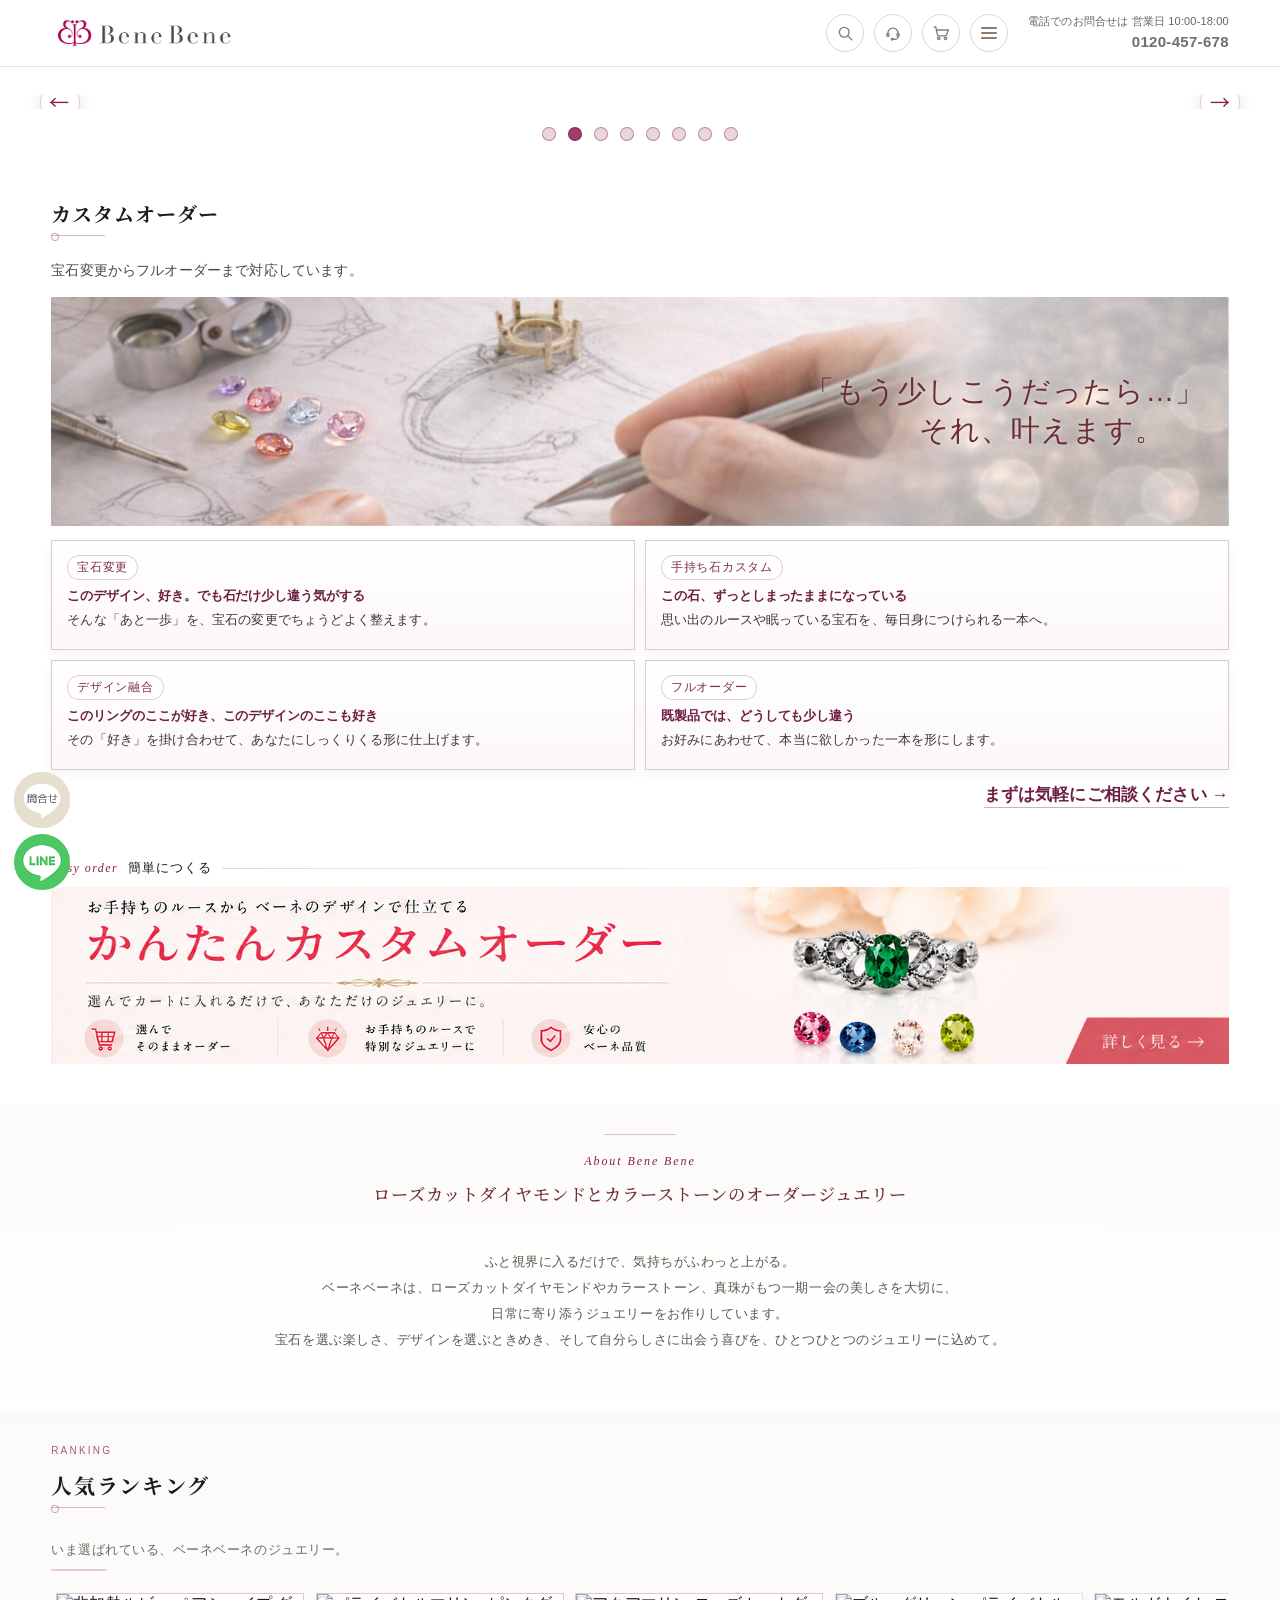
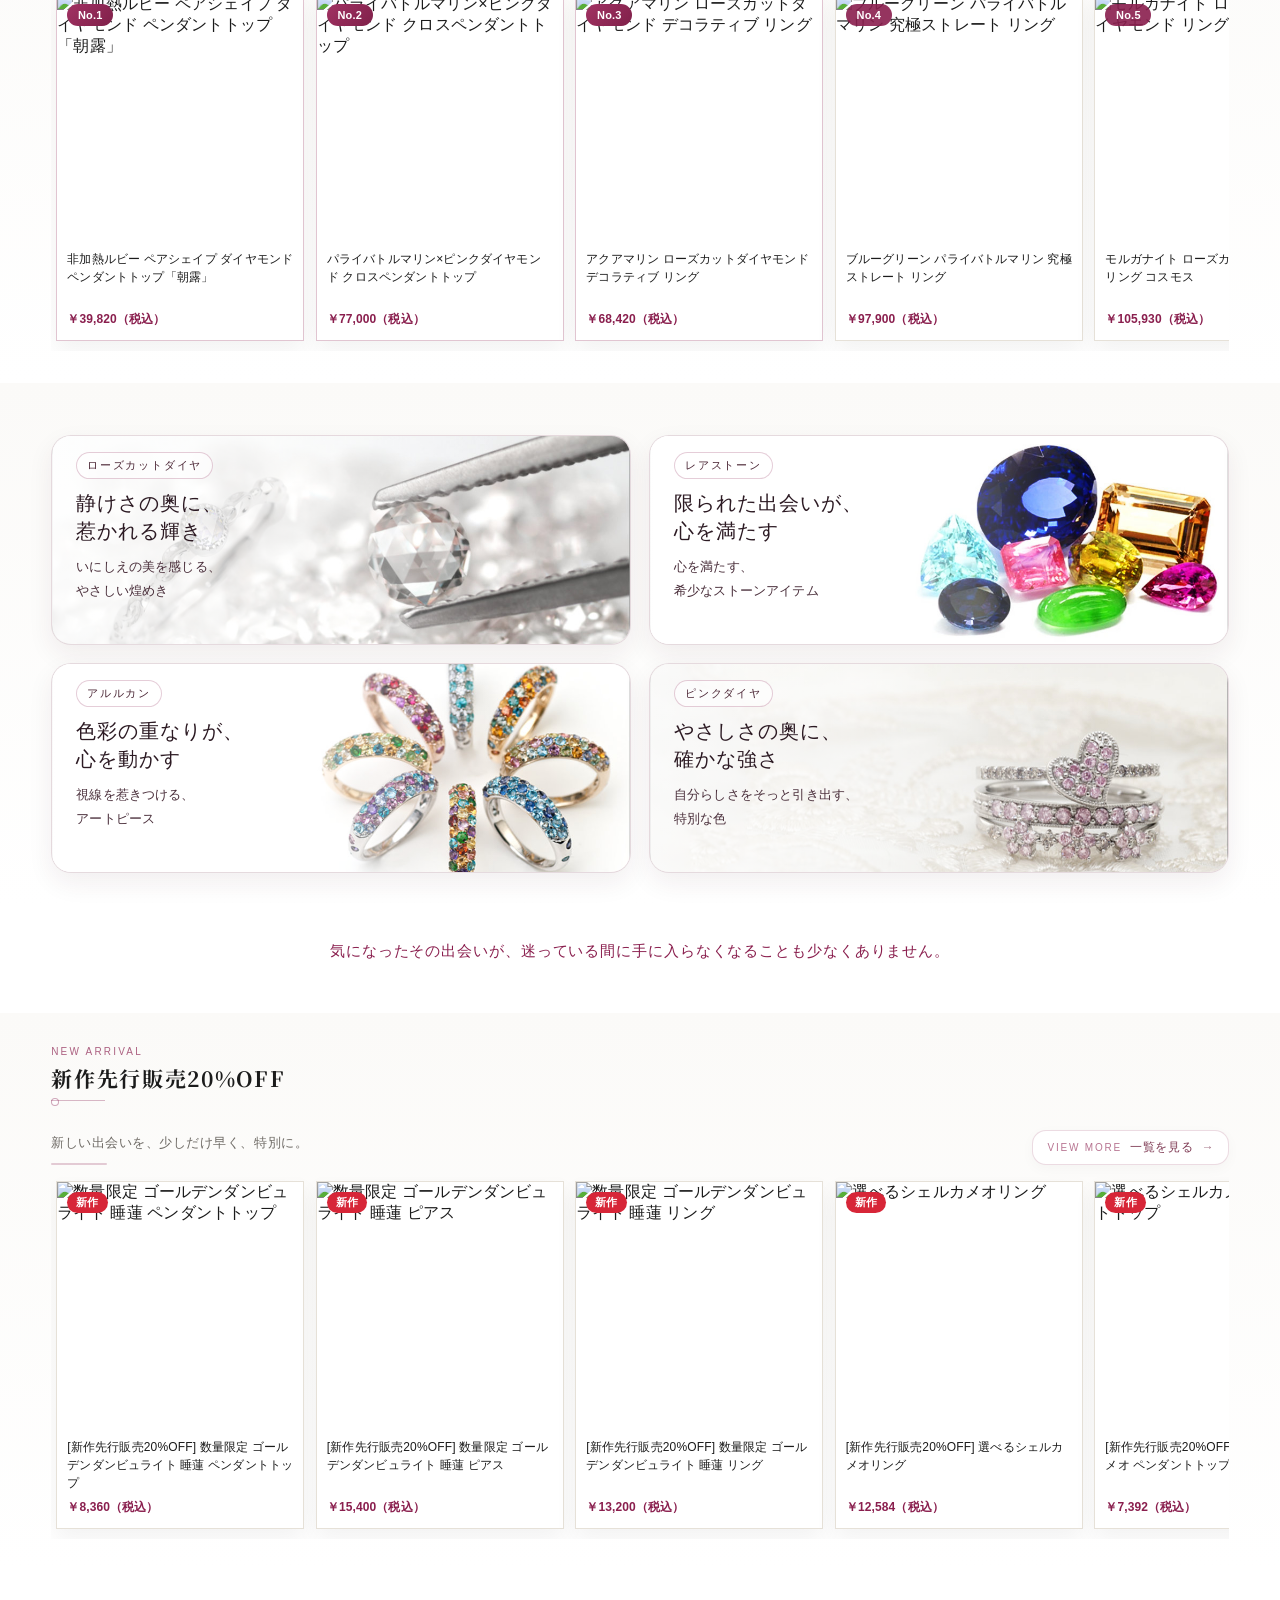
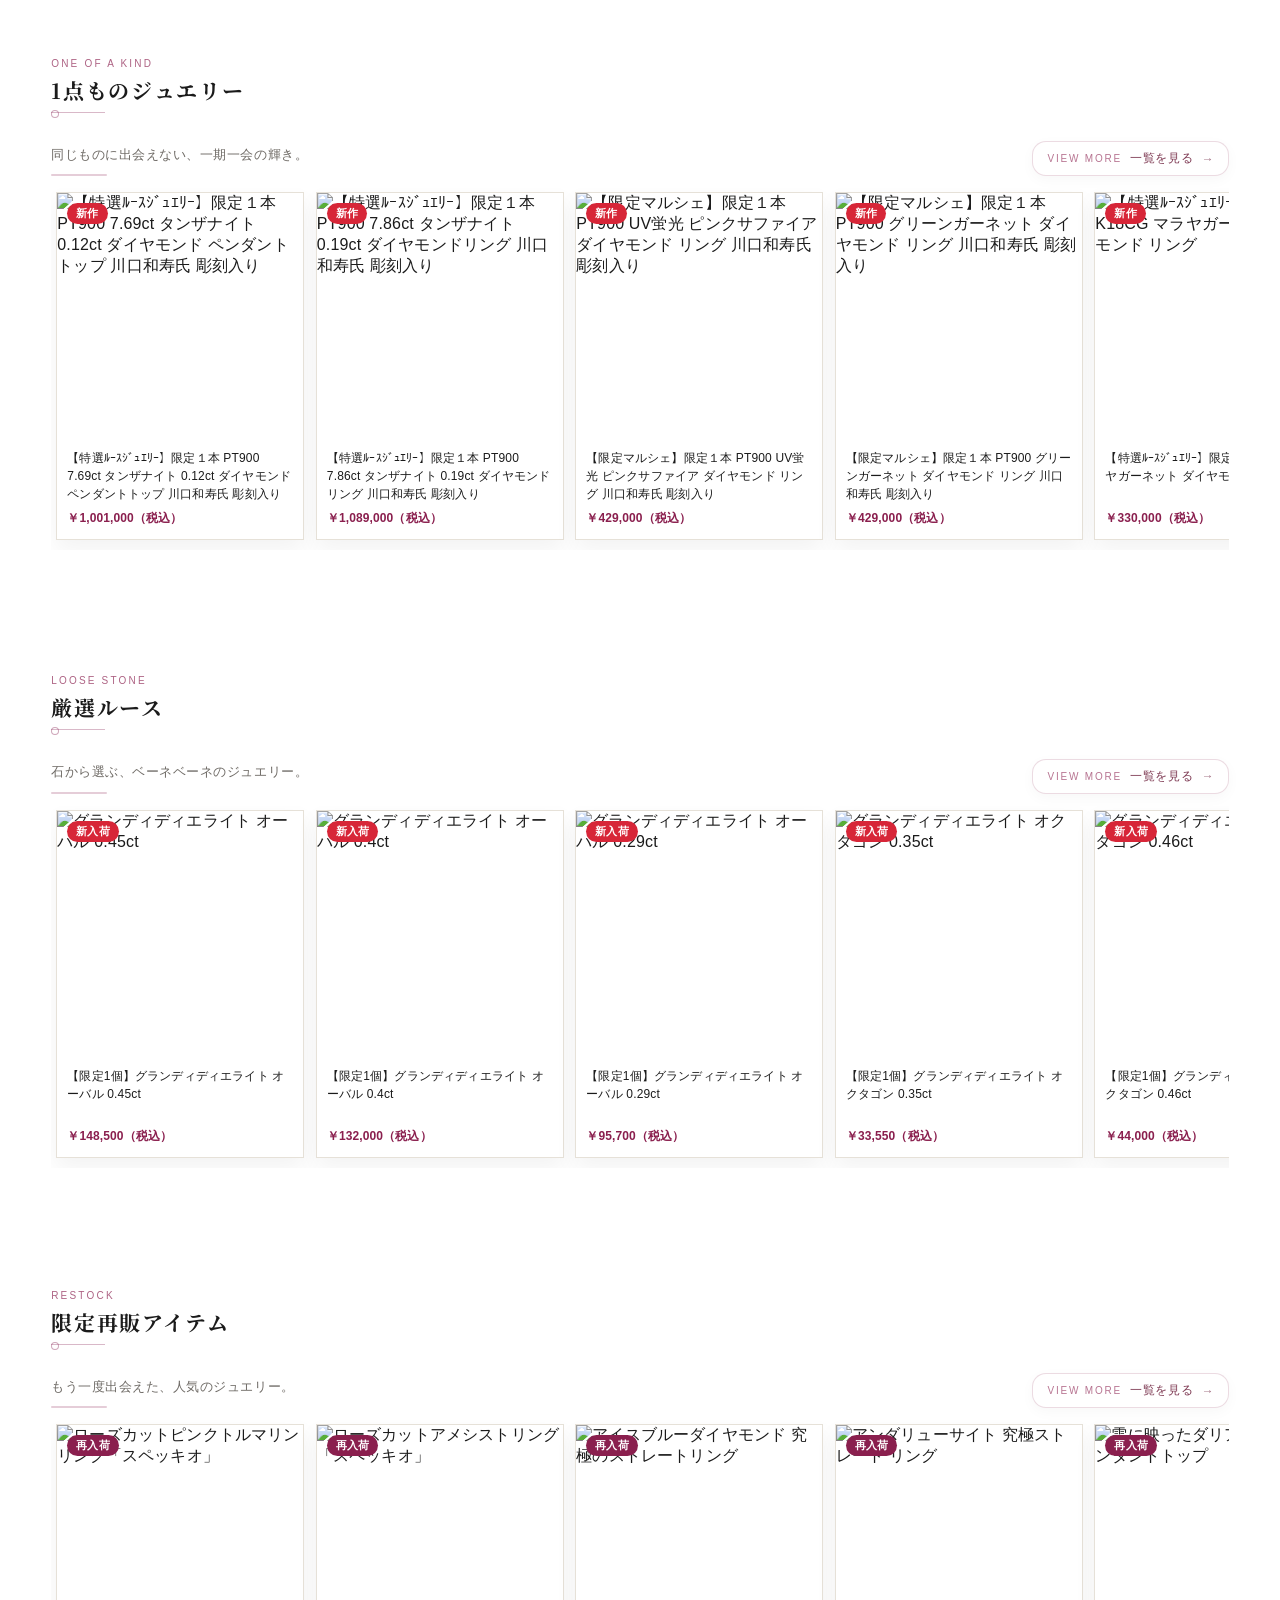
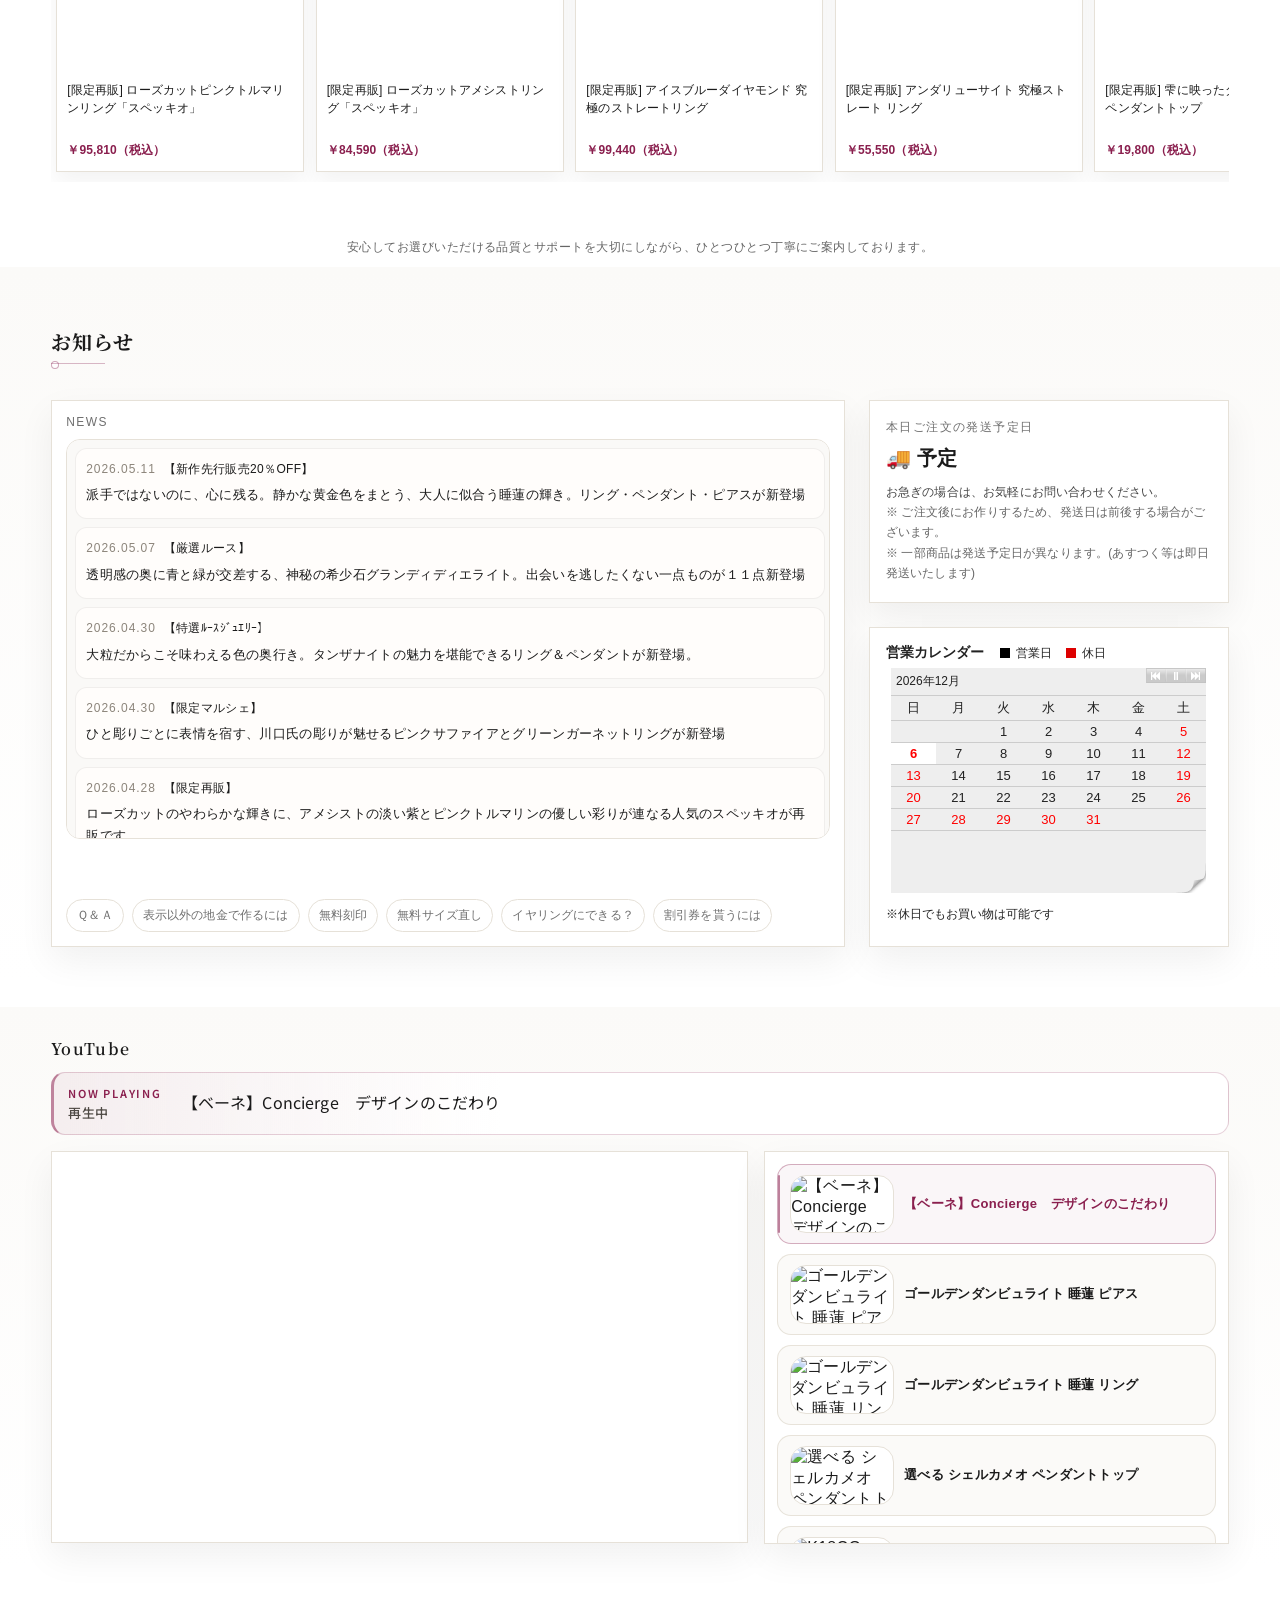
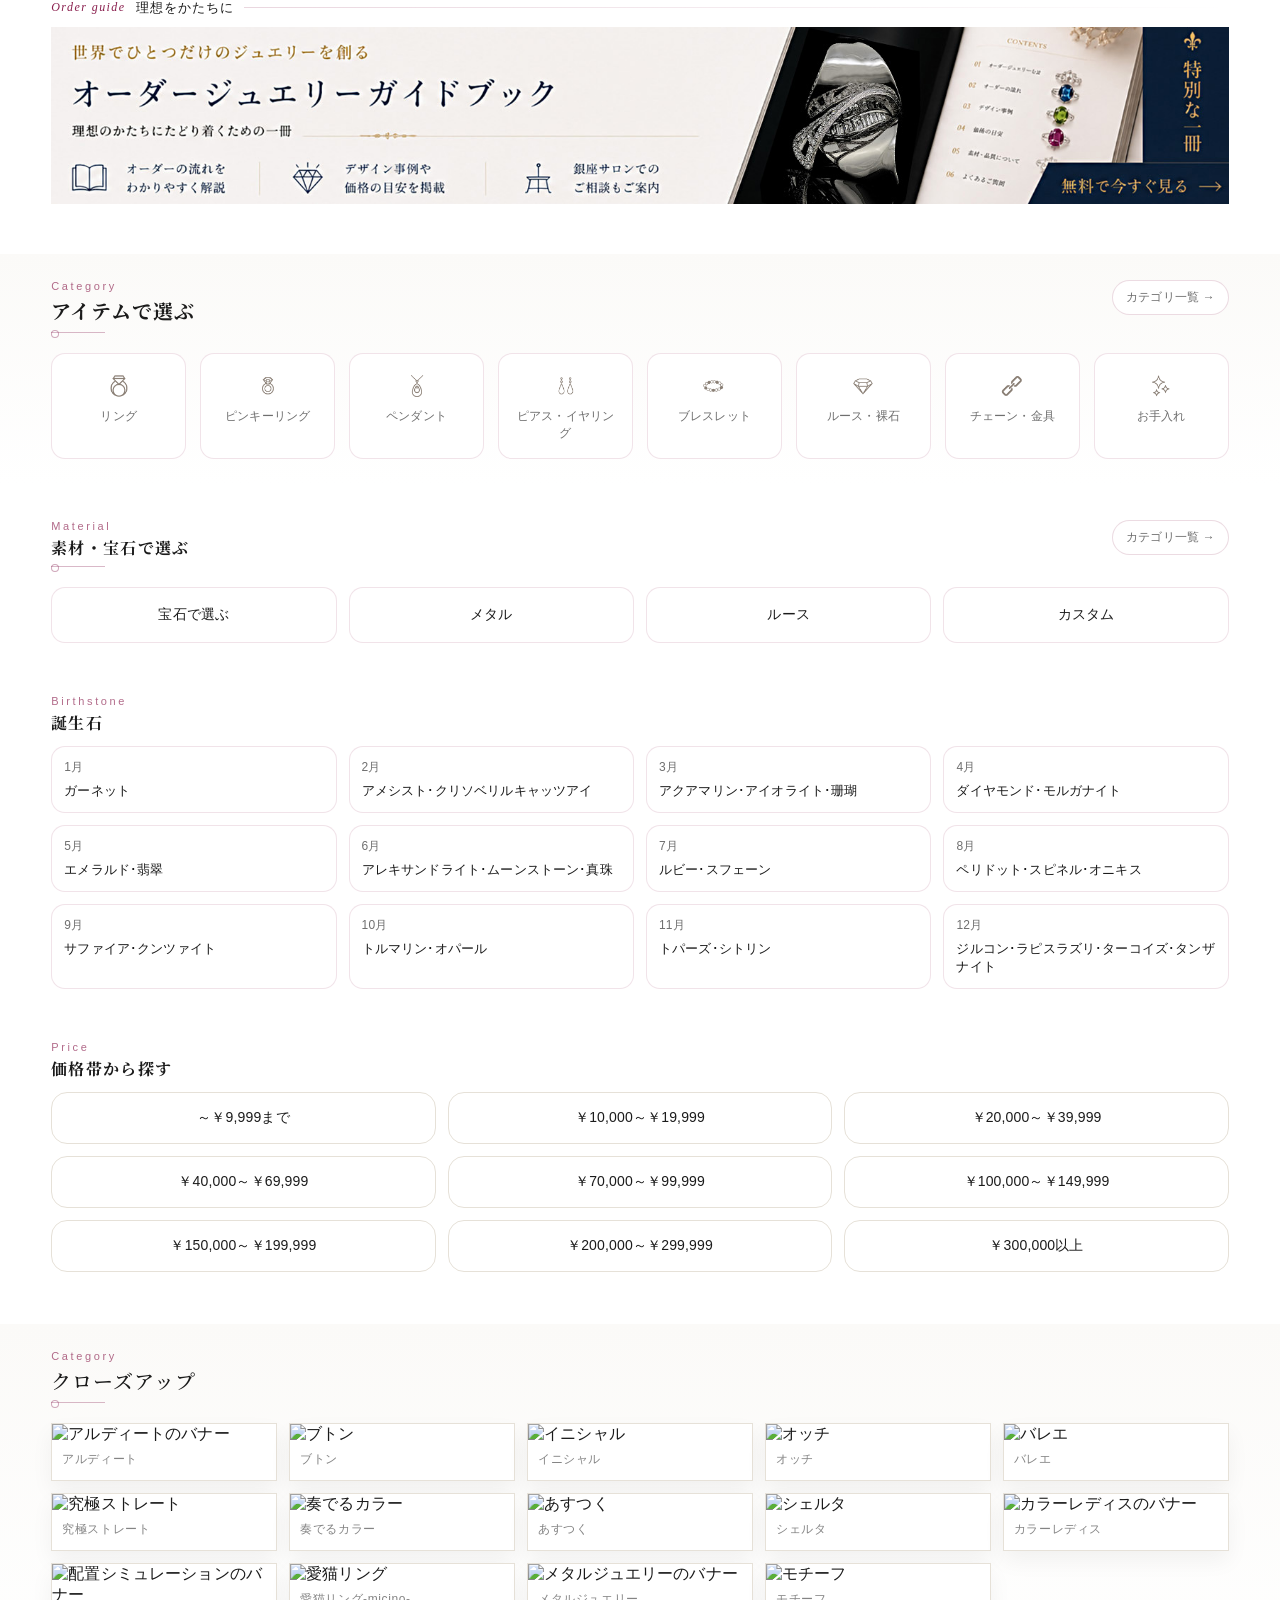
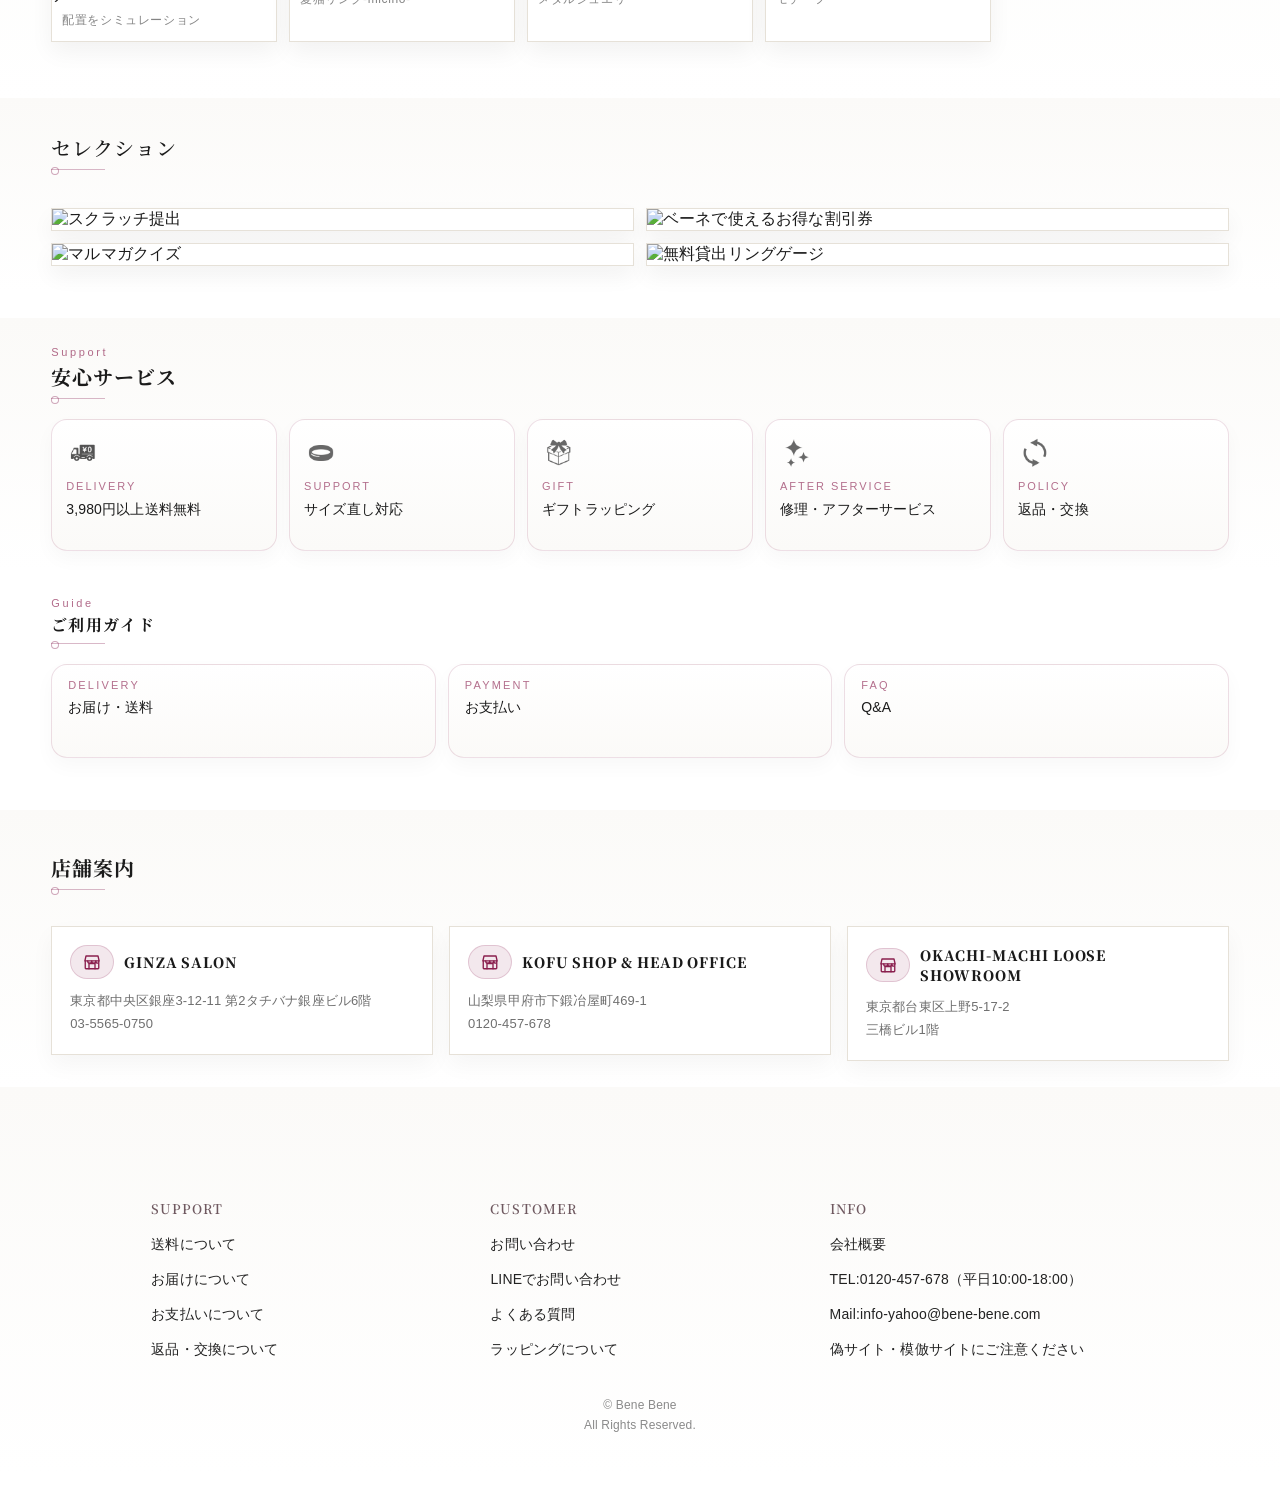
==== commit ca3c4ef2: "Add files via upload" ====
--- a/index.html
+++ b/index.html
@@ -1338,9 +1338,13 @@
       <section class="footer-block" aria-labelledby="footer-info-title">
         <h2 class="footer-title" id="footer-info-title">INFO</h2>
         <ul class="footer-links">
-          <li><a href="https://store.shopping.yahoo.co.jp/benebene/info.html">会社概要</a></li>
-          <li><a href="https://store.shopping.yahoo.co.jp/benebene/privacypolicy.html">特定商取引法</a></li>
+<li><a href="https://store.shopping.yahoo.co.jp/benebene/info.html">会社概要</a></li>
+<li><a href="tel:0120457678">TEL:0120-457-678（平日10:00-18:00）</a></li>
+<li><a href="mailto:info-yahoo@bene-bene.com">Mail:info-yahoo@bene-bene.com</a></li>
+
+<!--          <li><a href="https://store.shopping.yahoo.co.jp/benebene/privacypolicy.html">特定商取引法</a></li>
           <li><a href="https://store.shopping.yahoo.co.jp/benebene/privacypolicy.html">プライバシーポリシー</a></li>
+          -->
   <li><a href="https://shopping.geocities.jp/benebene/caution/">偽サイト・模倣サイトにご注意ください</a></li>
           
         </ul>
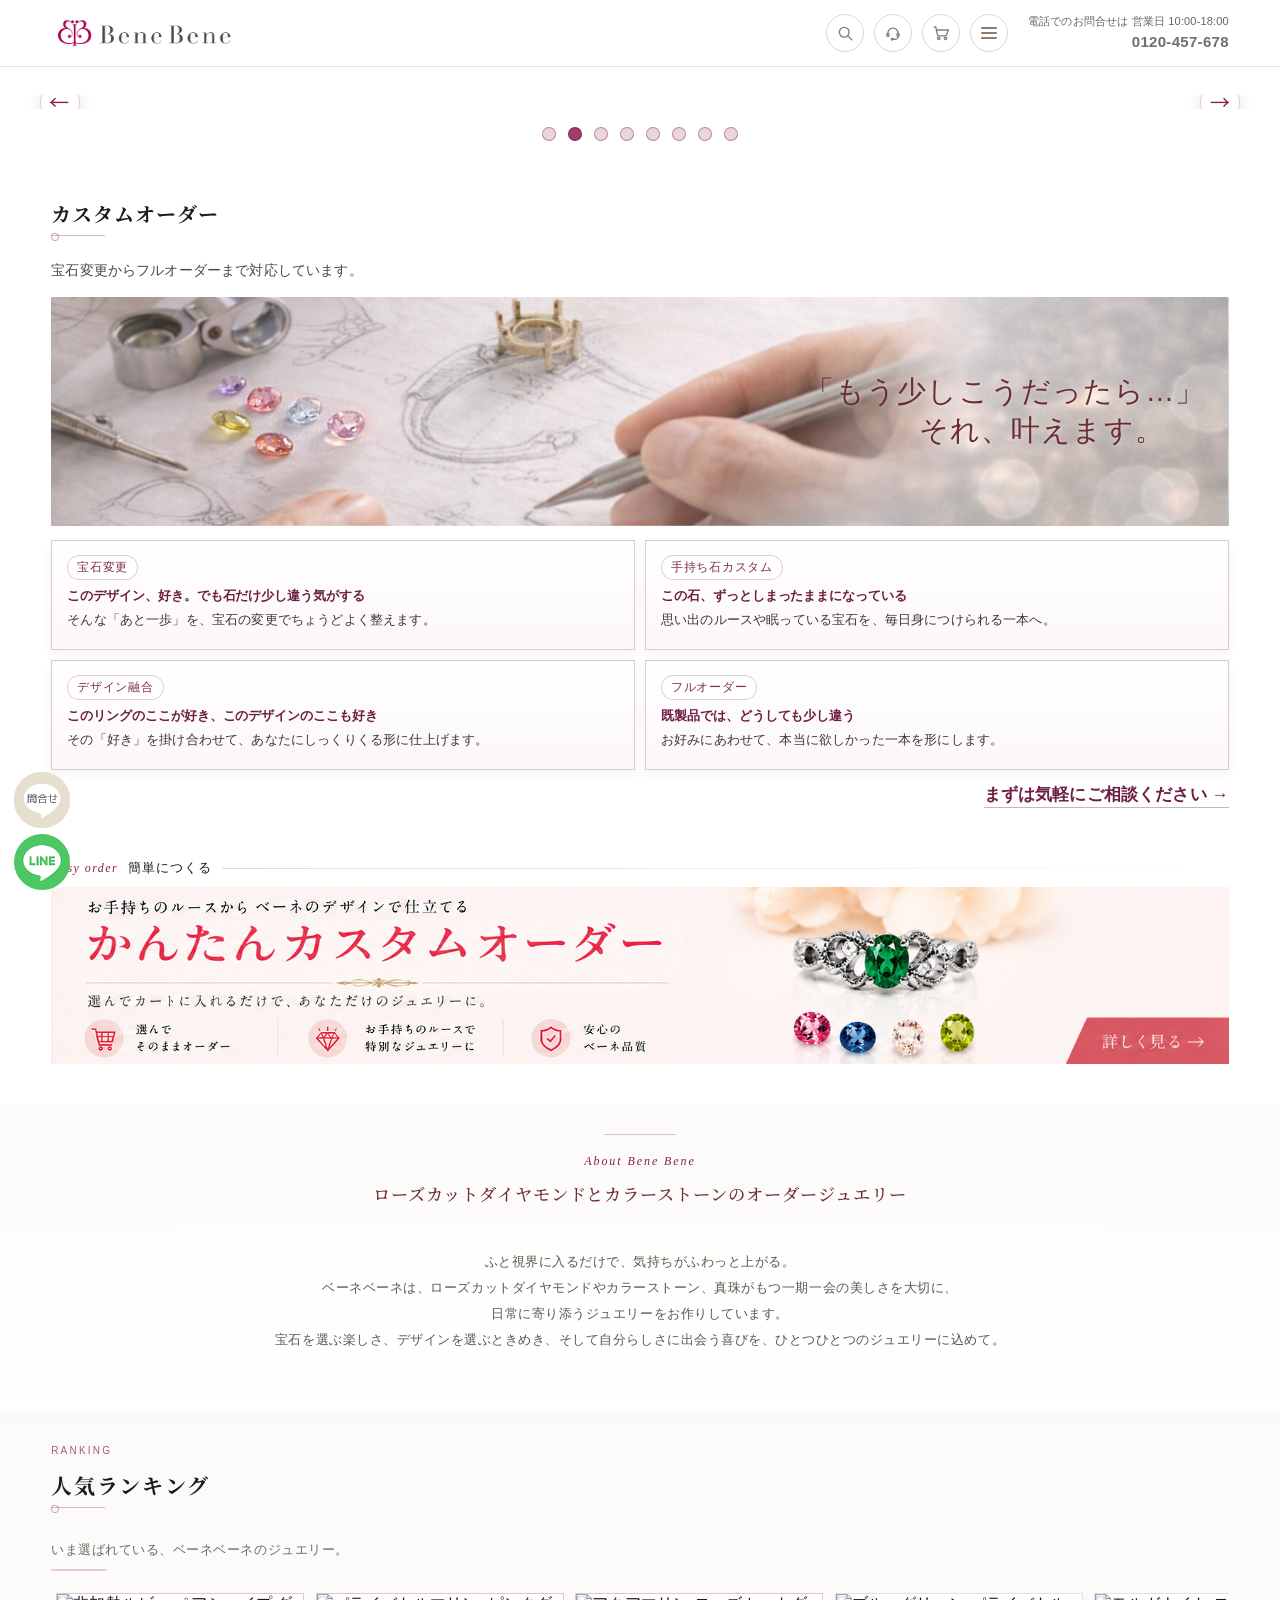
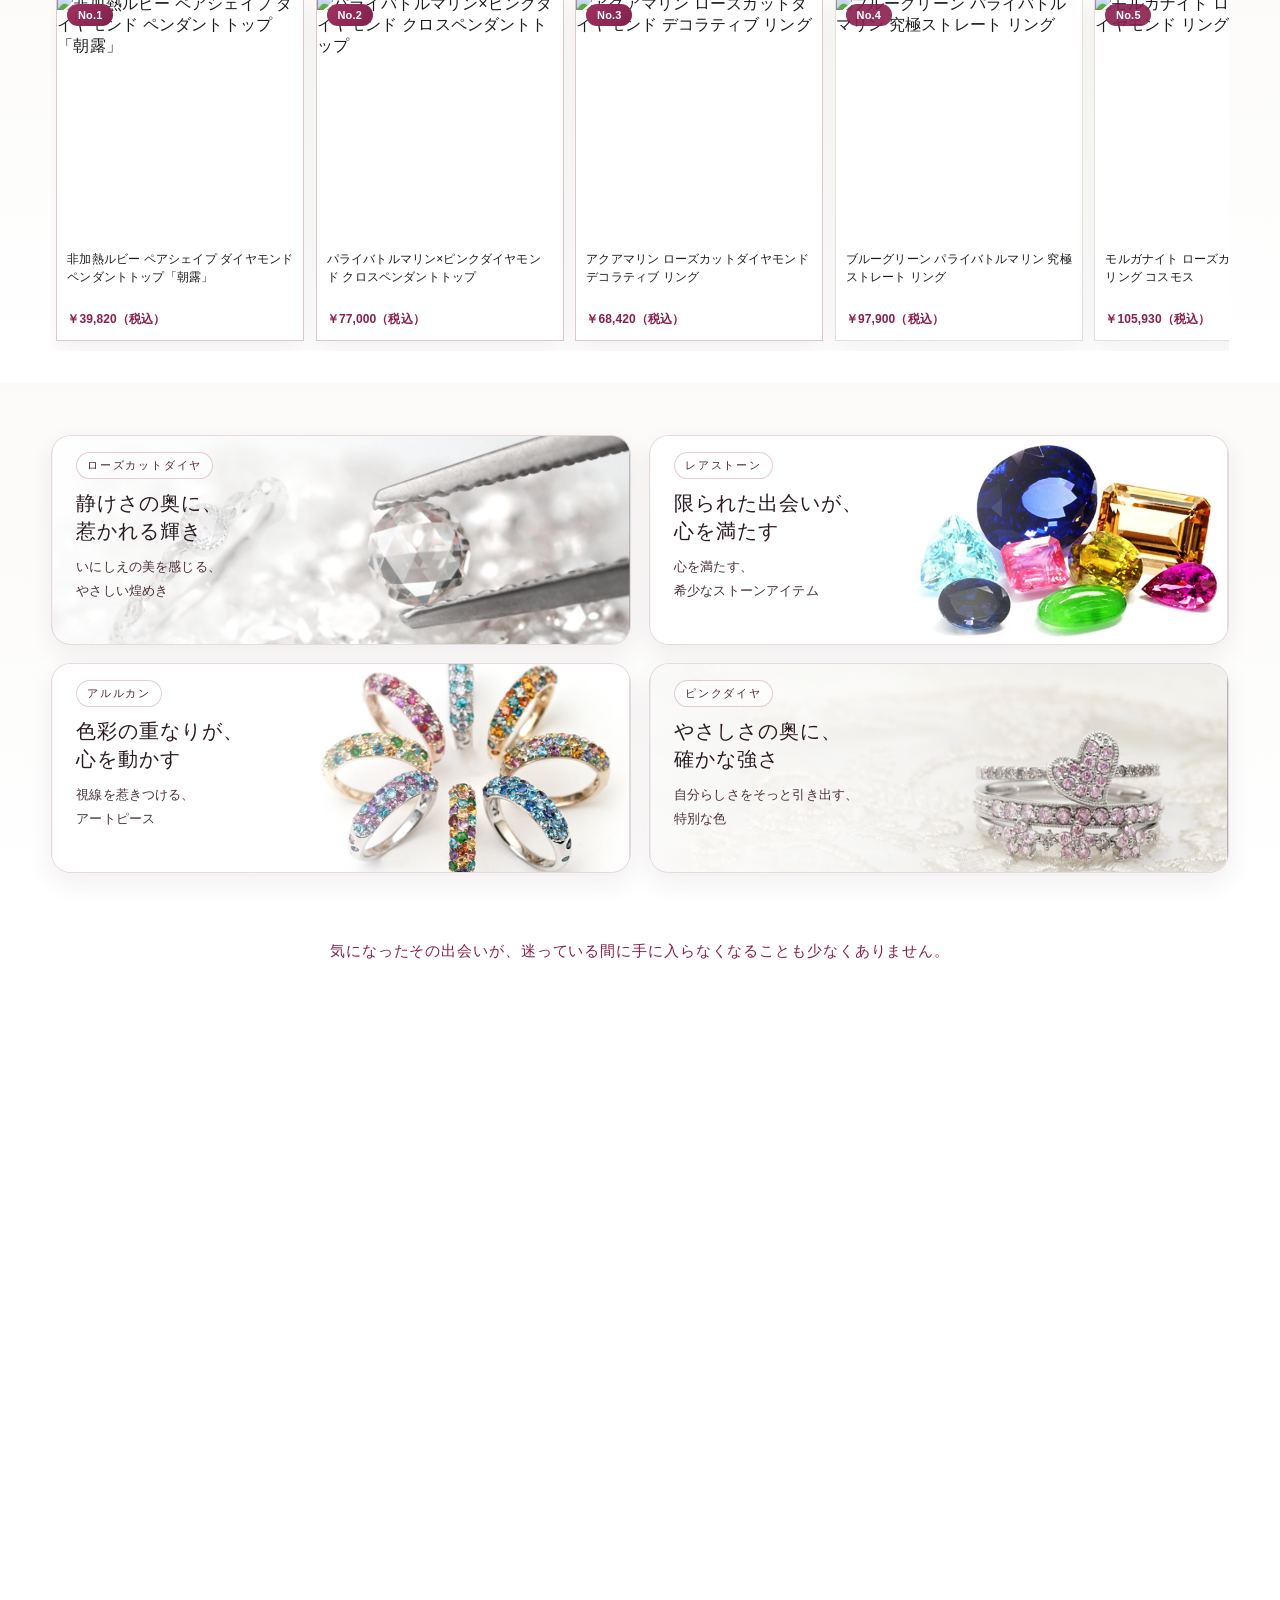
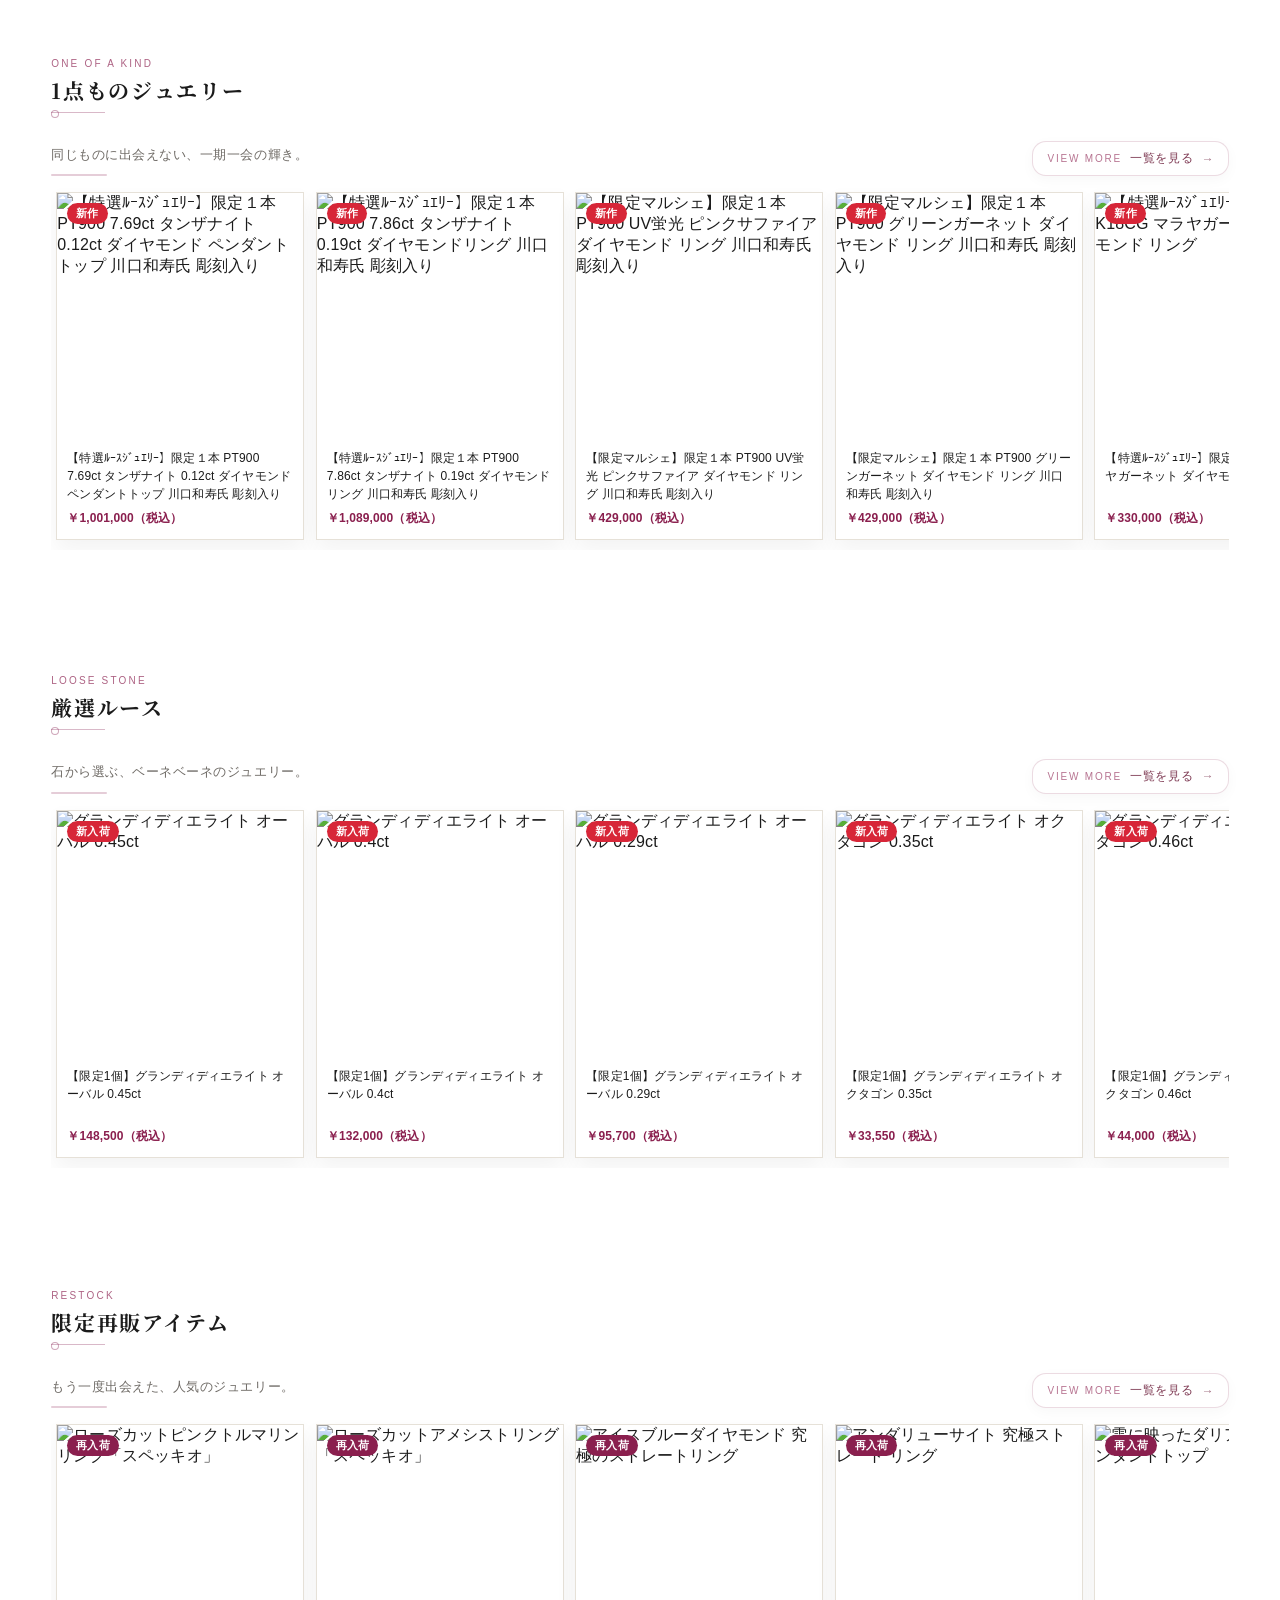
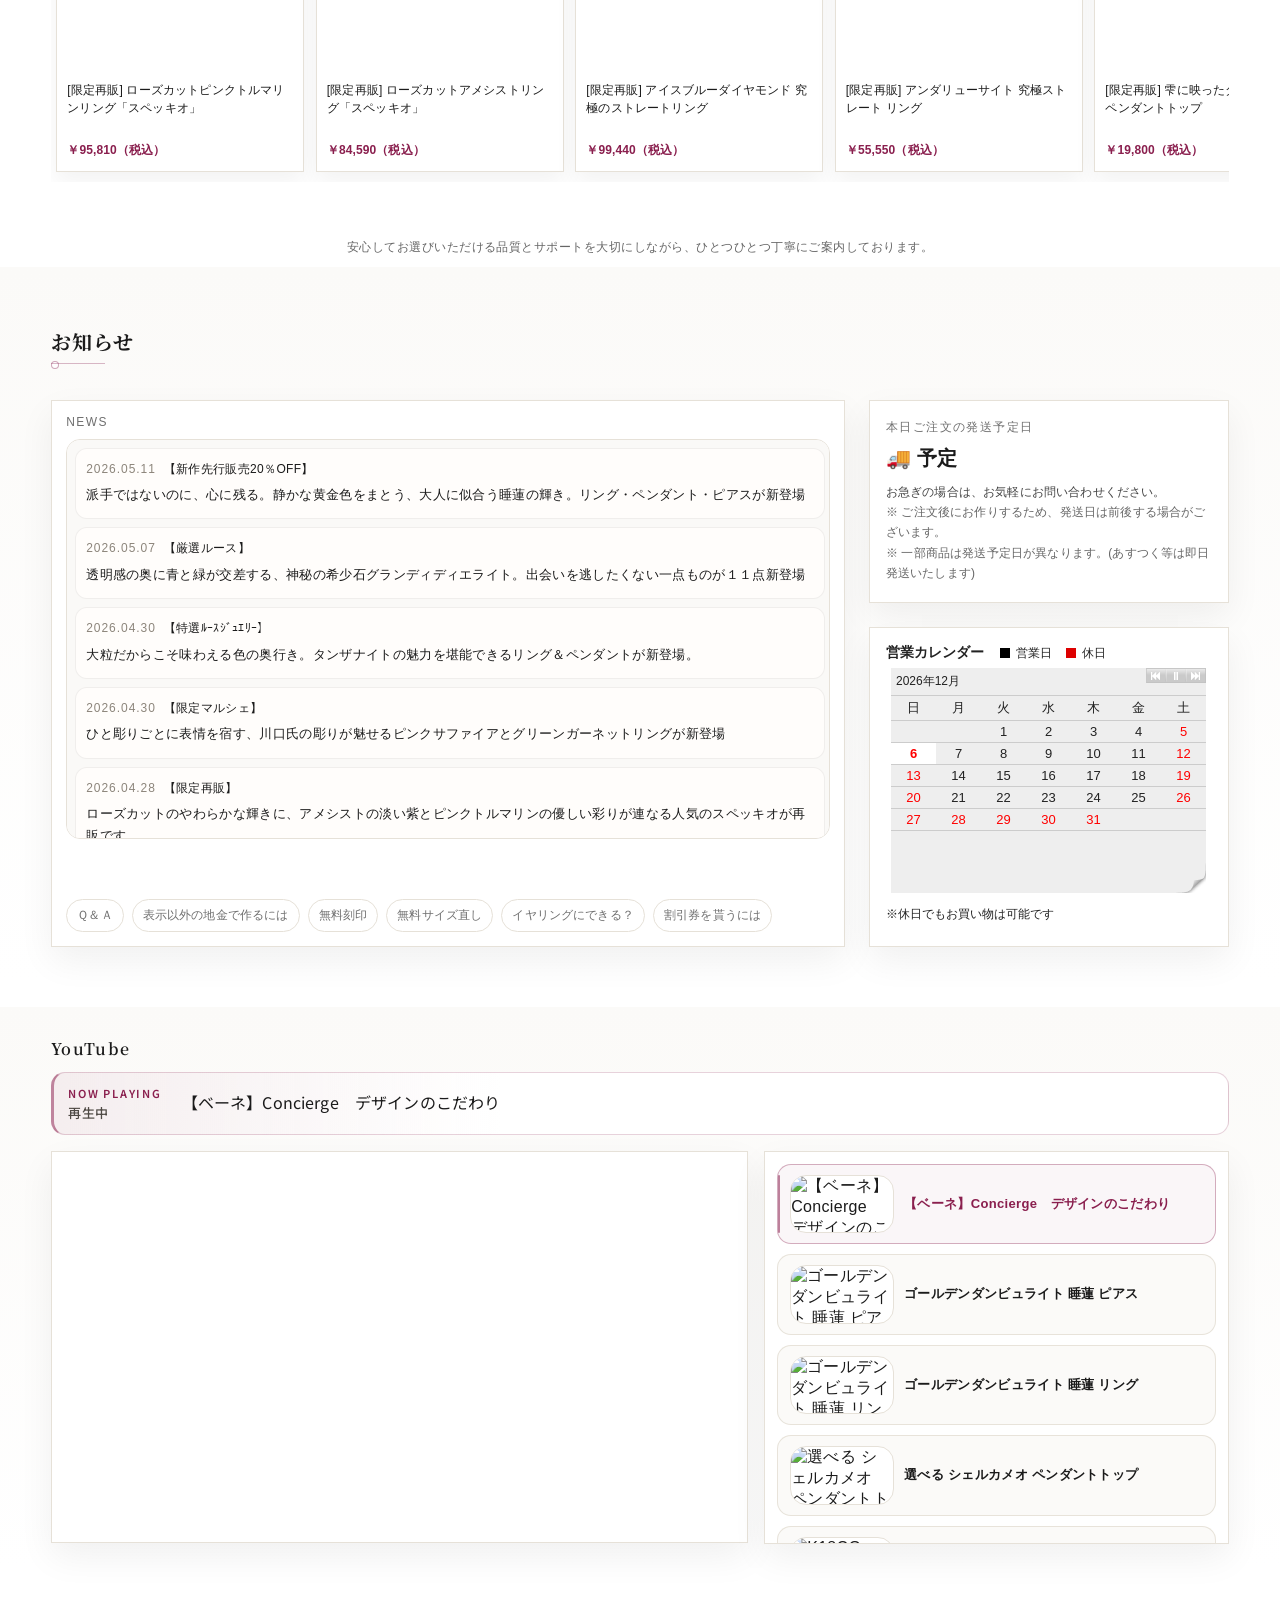
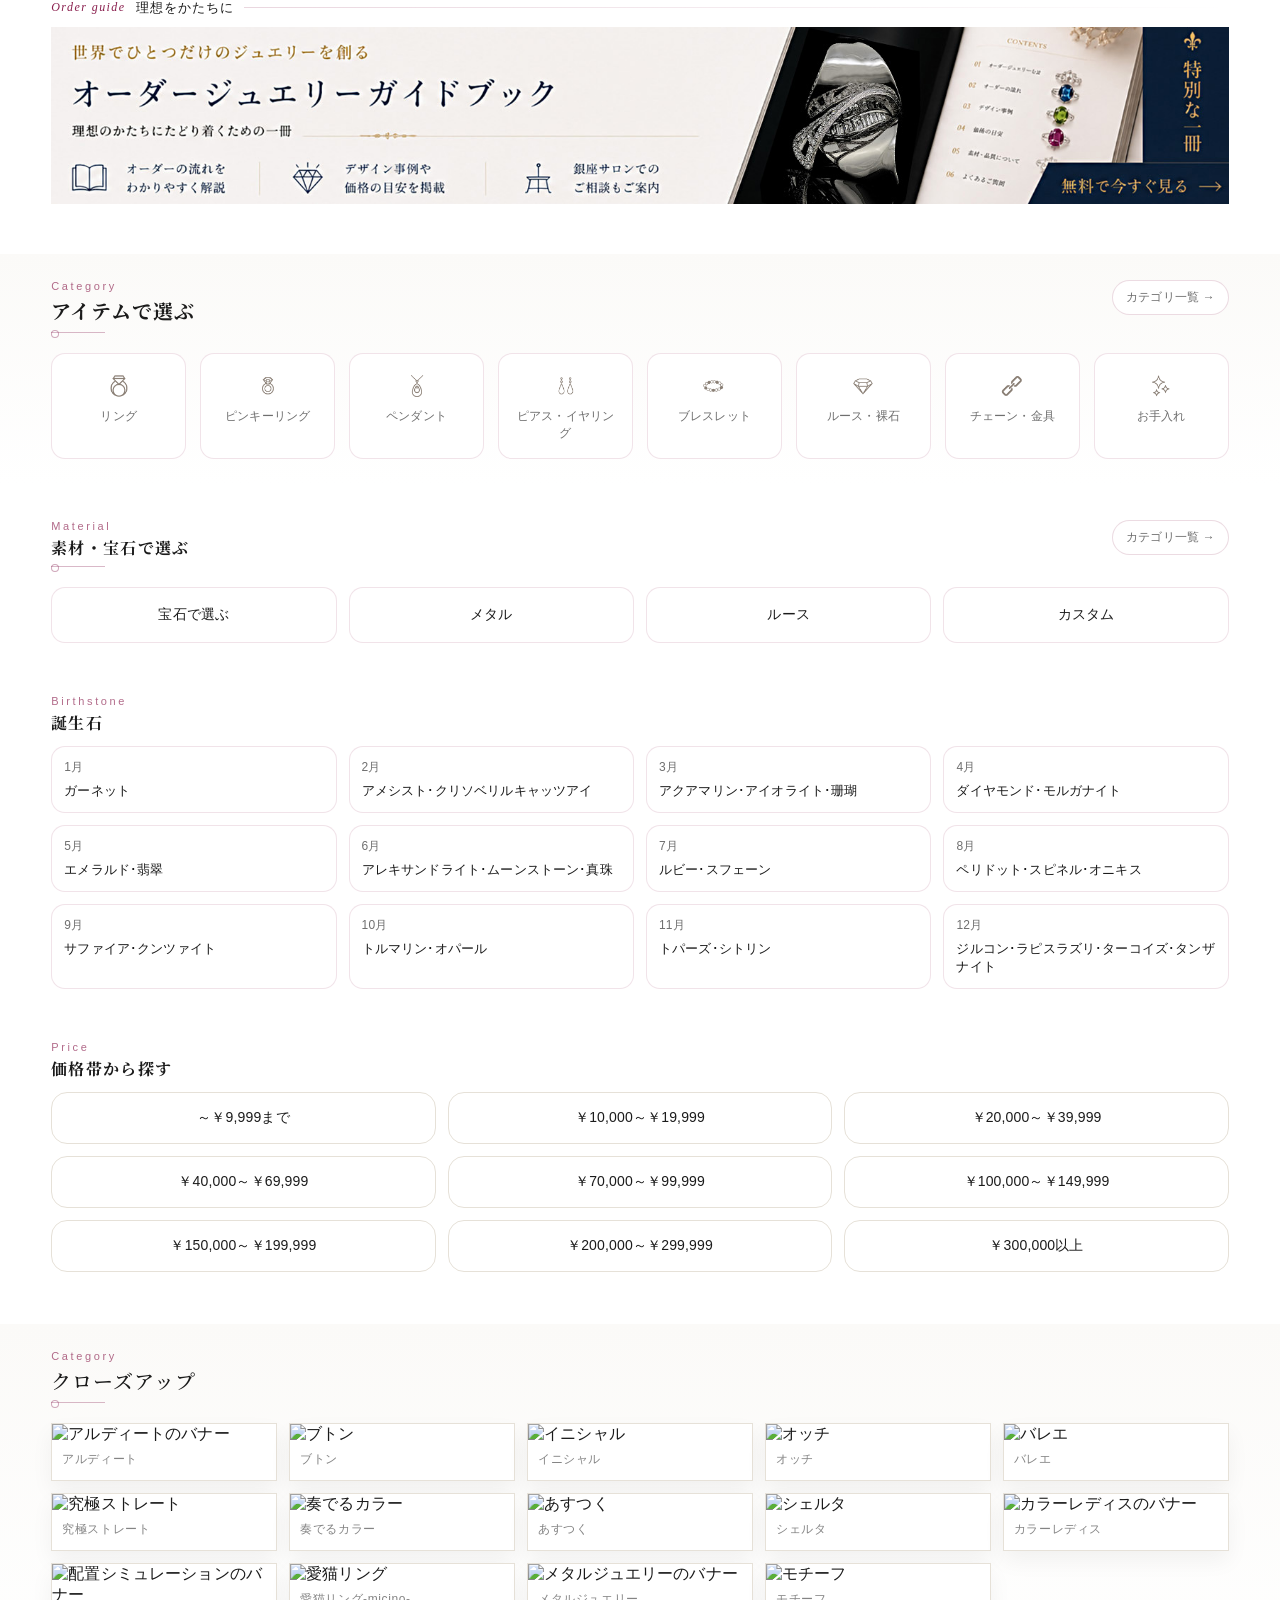
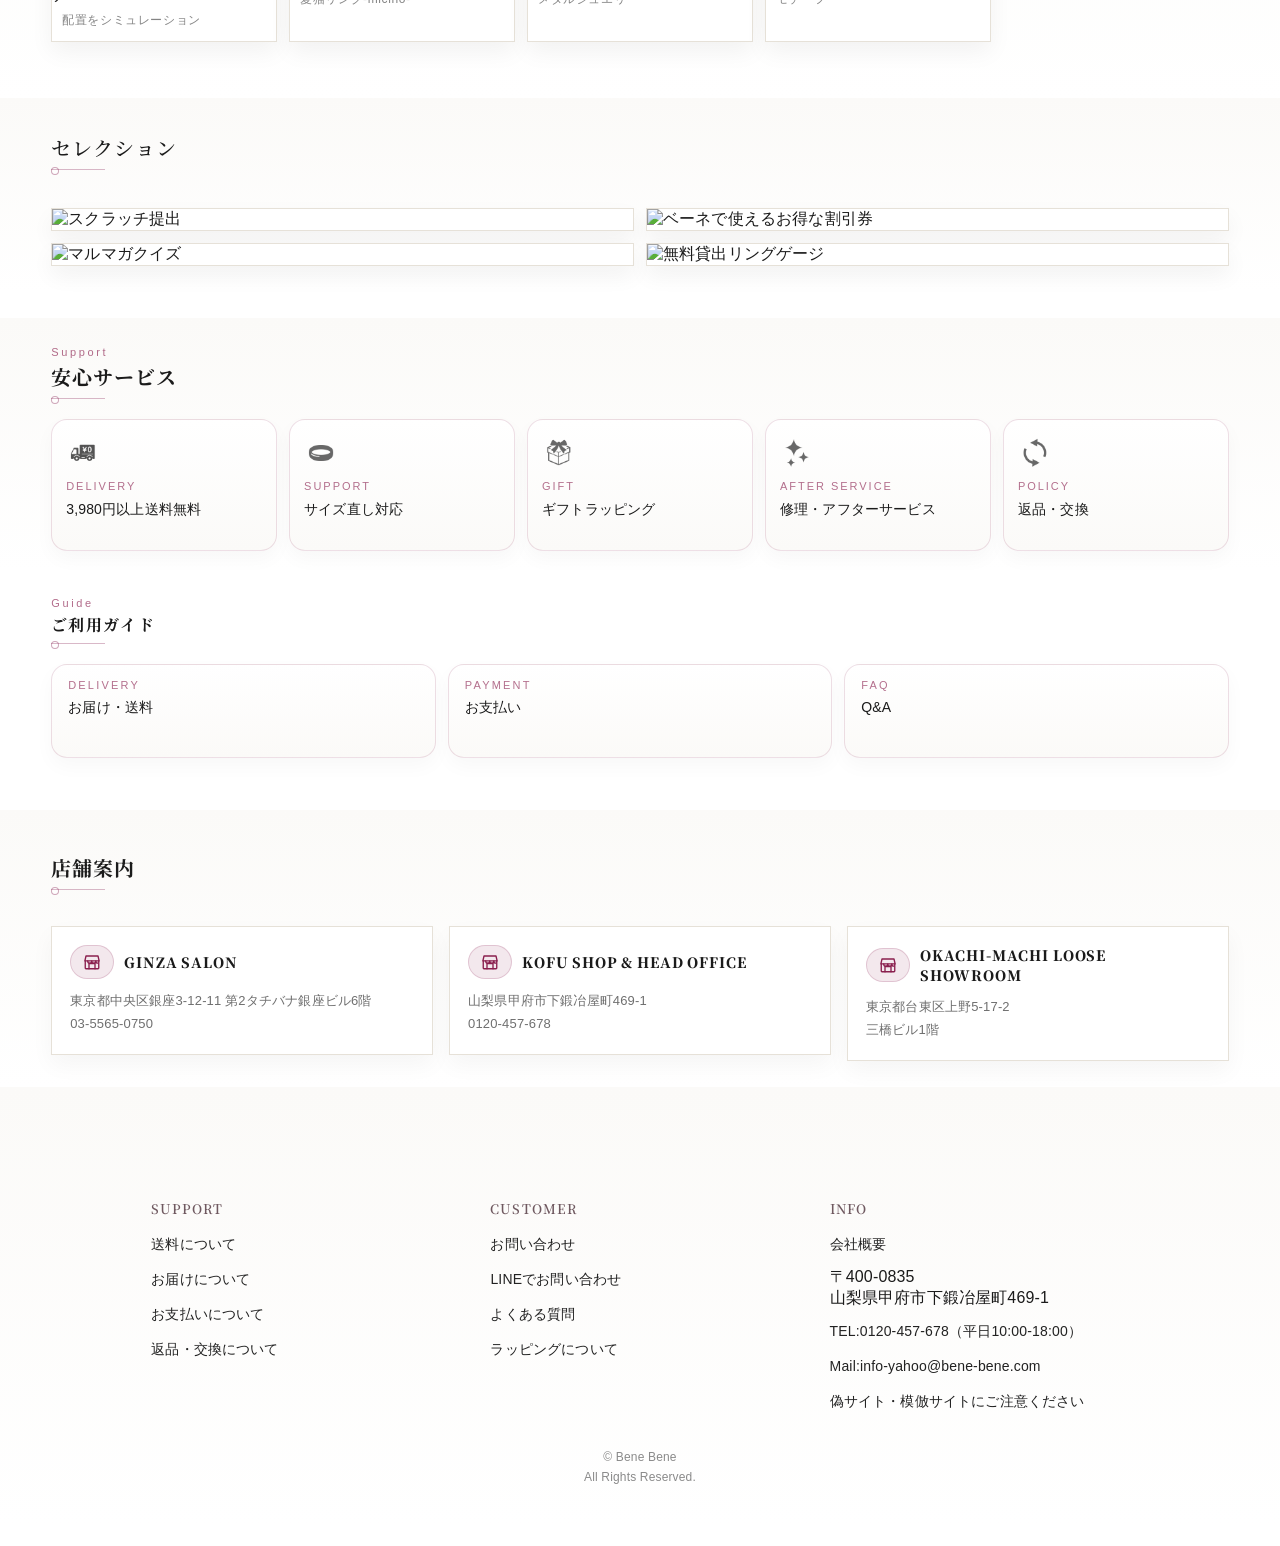
==== commit 44c1e8ed: "Add files via upload" ====
--- a/index.html
+++ b/index.html
@@ -1339,6 +1339,10 @@
         <h2 class="footer-title" id="footer-info-title">INFO</h2>
         <ul class="footer-links">
 <li><a href="https://store.shopping.yahoo.co.jp/benebene/info.html">会社概要</a></li>
+<li>
+  〒400-0835<br>
+  山梨県甲府市下鍛冶屋町469-1
+</li>
 <li><a href="tel:0120457678">TEL:0120-457-678（平日10:00-18:00）</a></li>
 <li><a href="mailto:info-yahoo@bene-bene.com">Mail:info-yahoo@bene-bene.com</a></li>
 
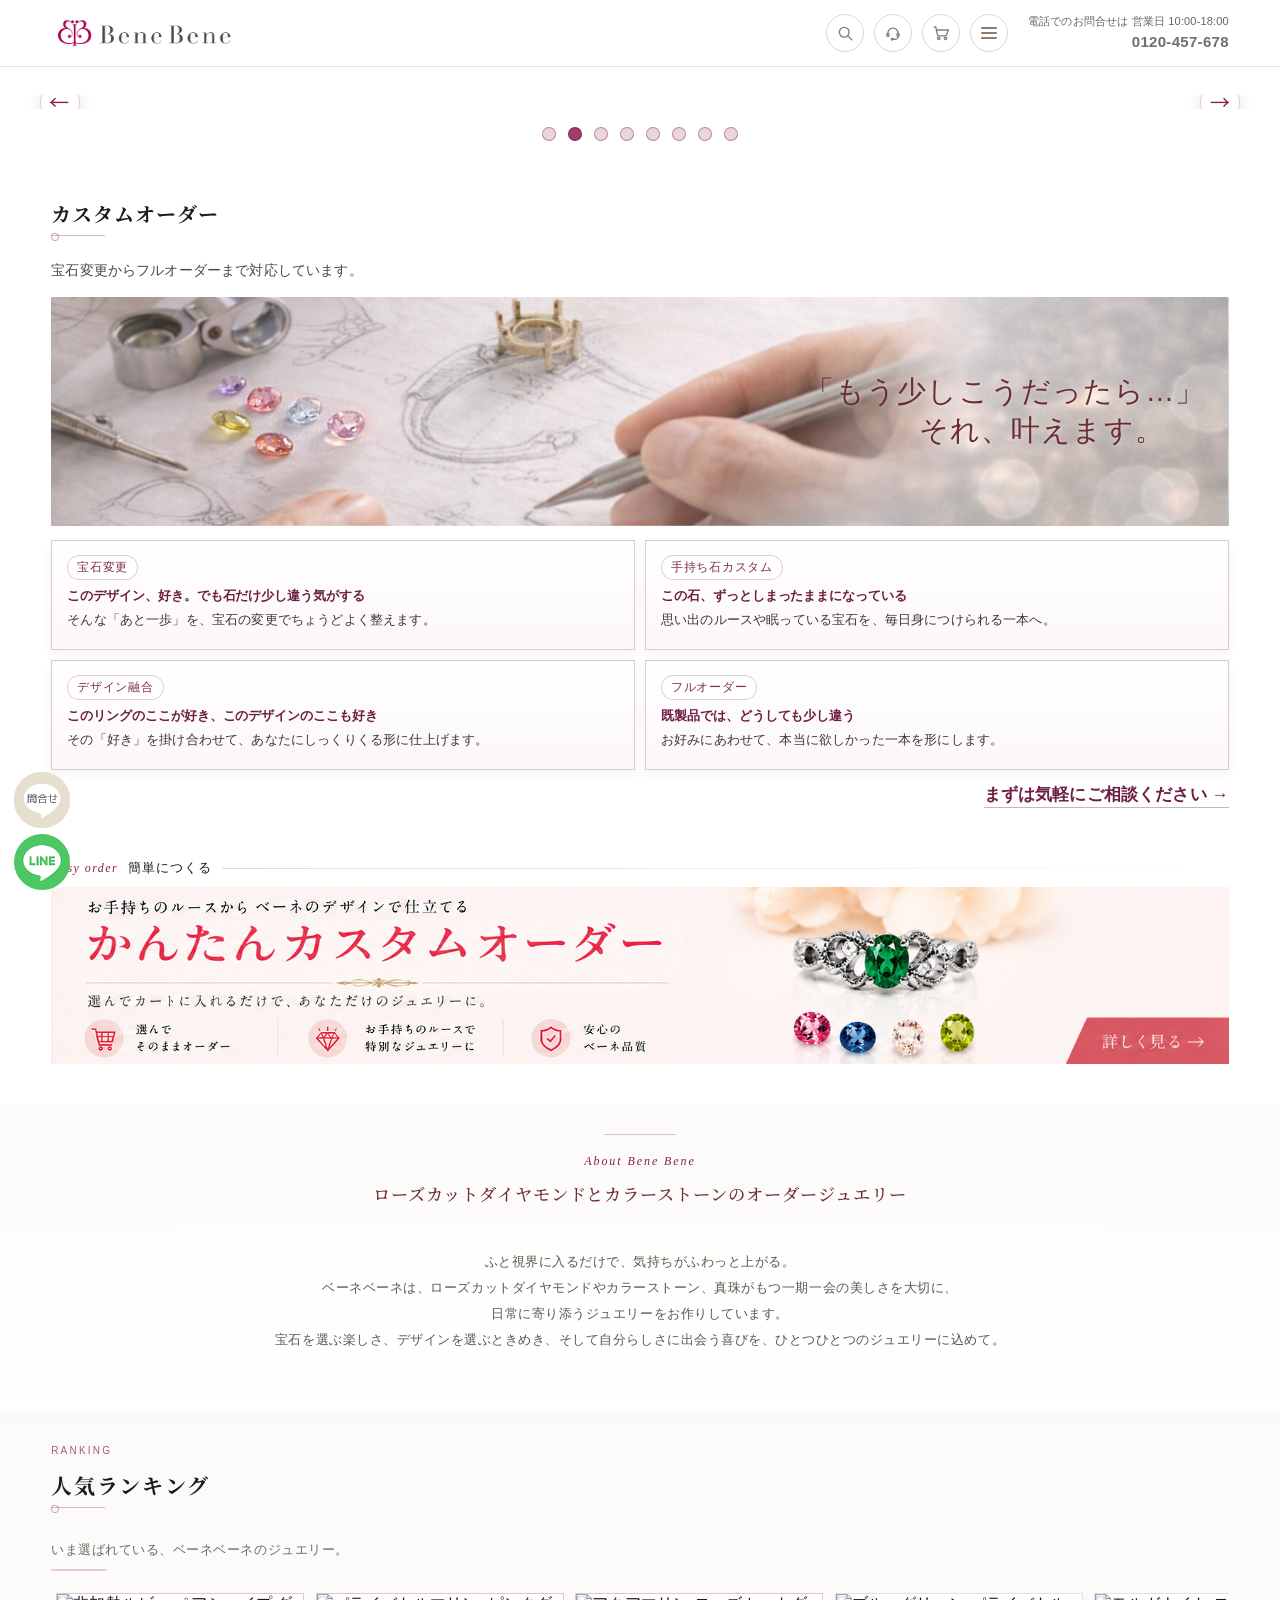
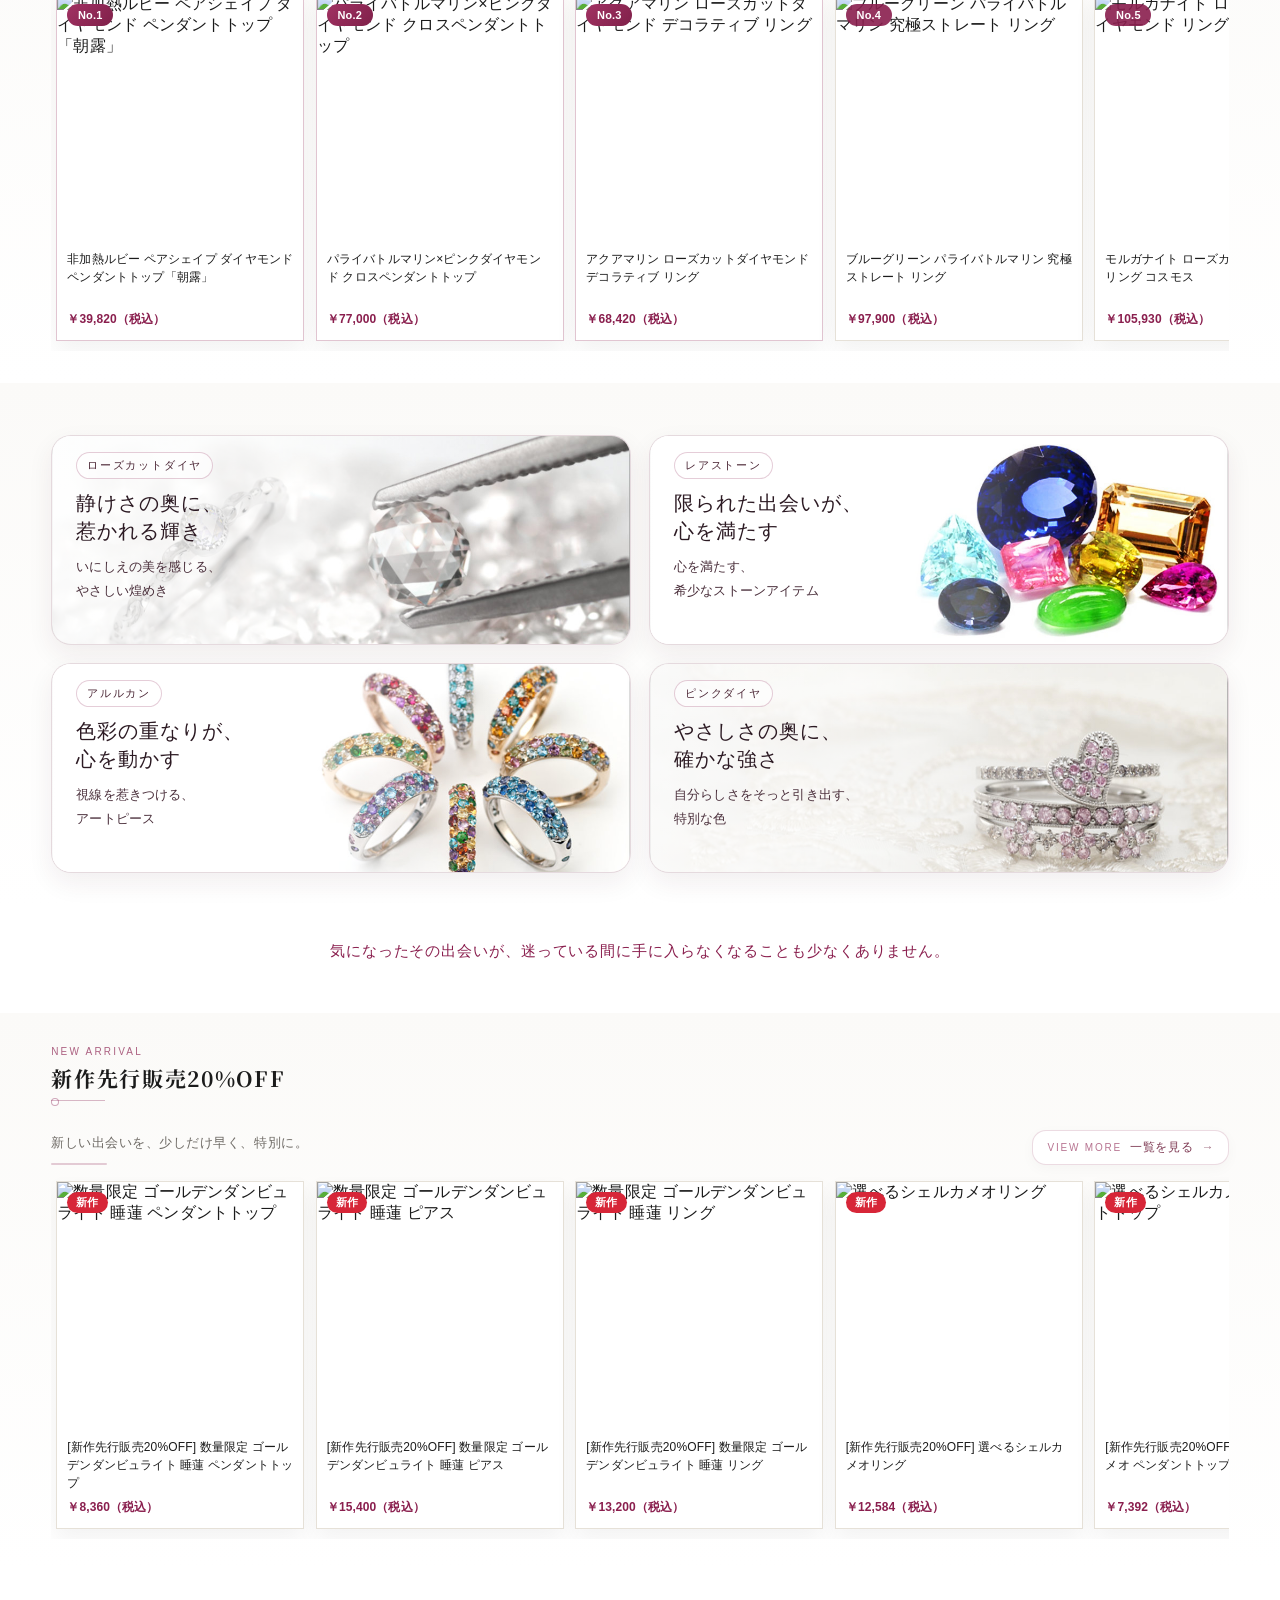
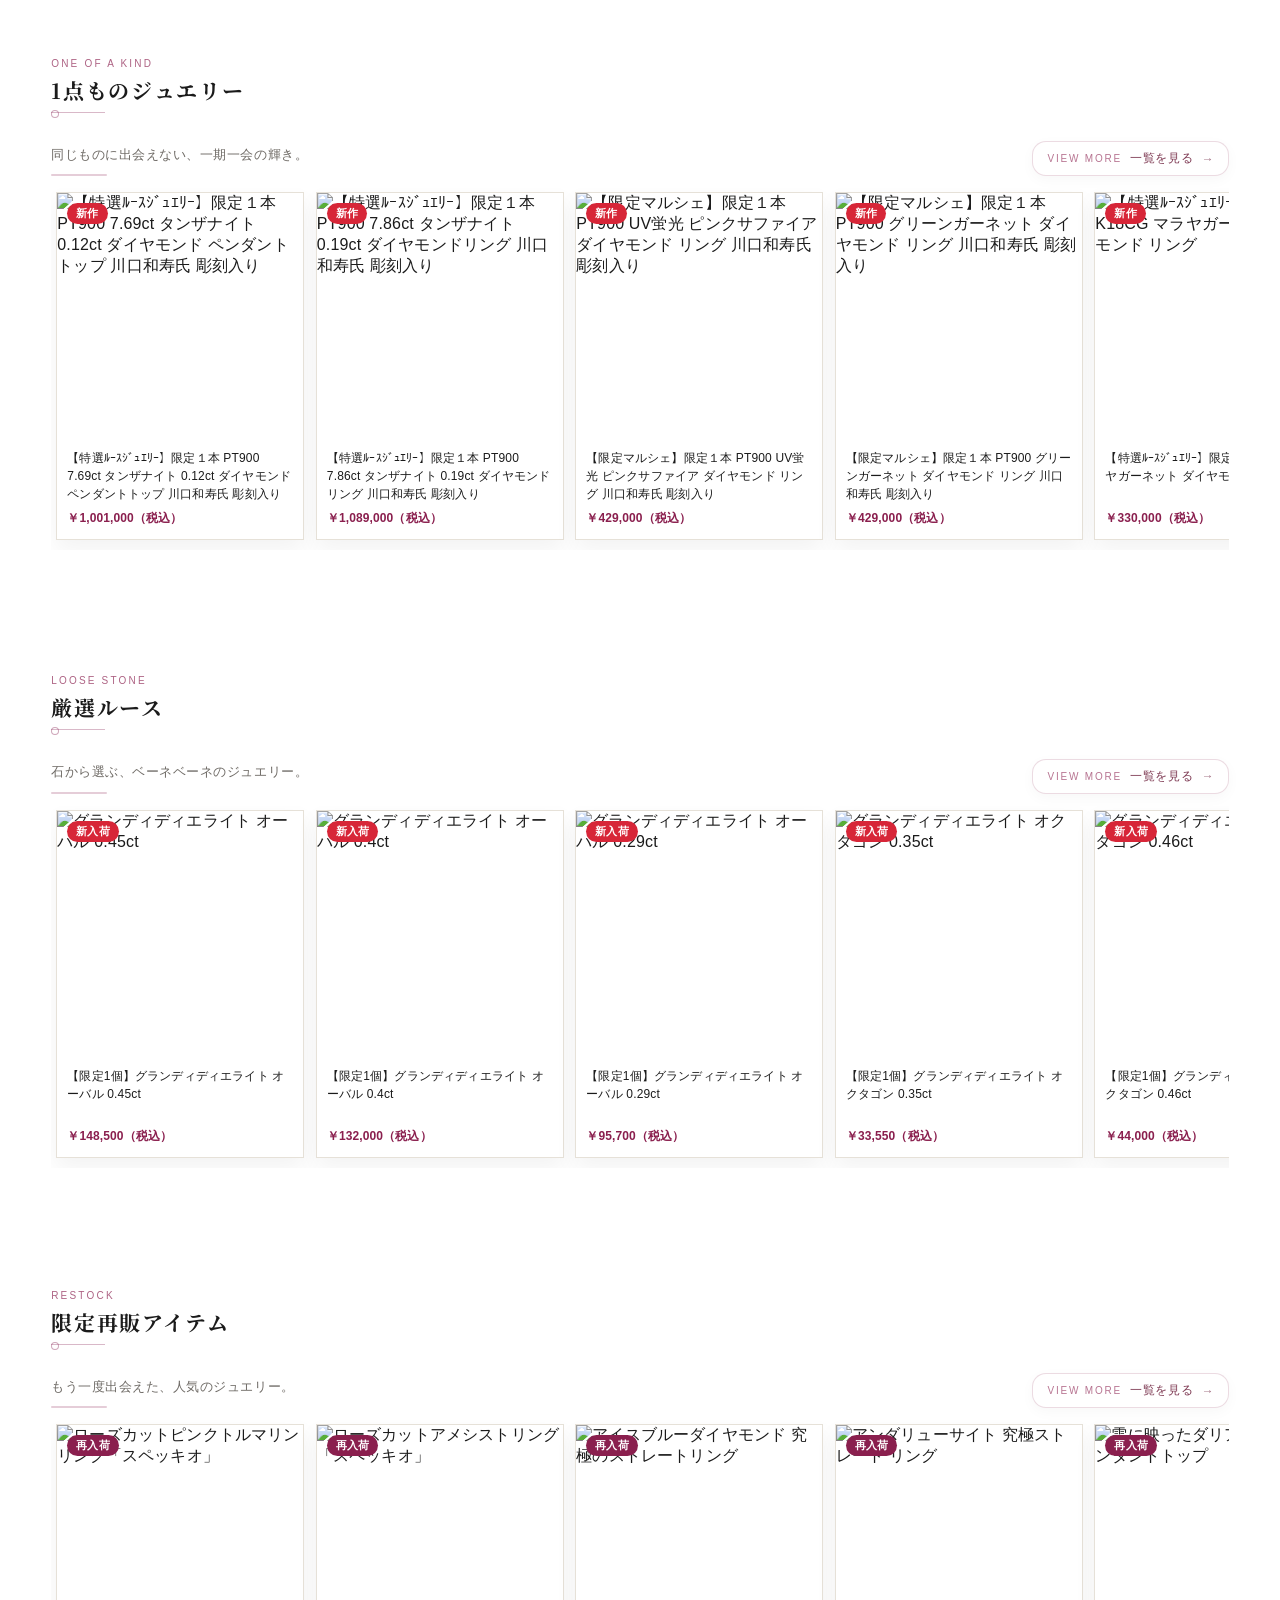
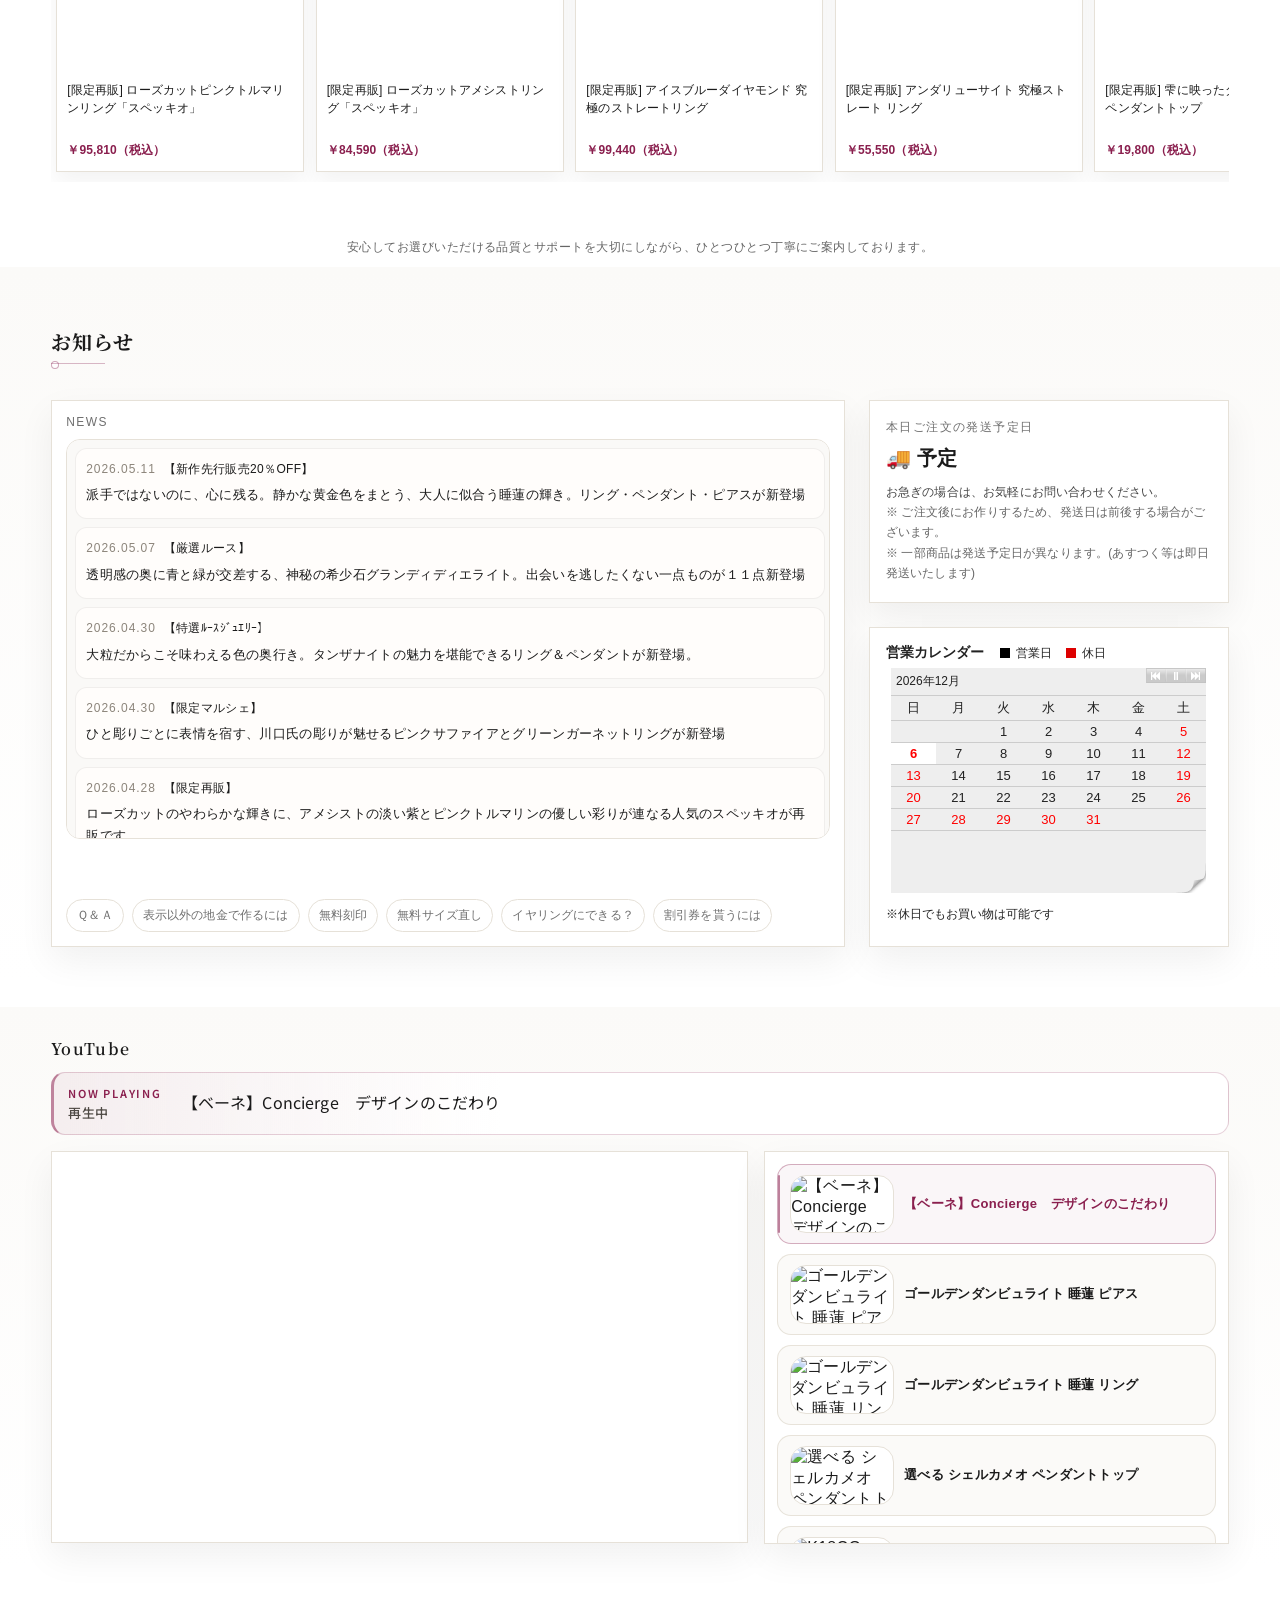
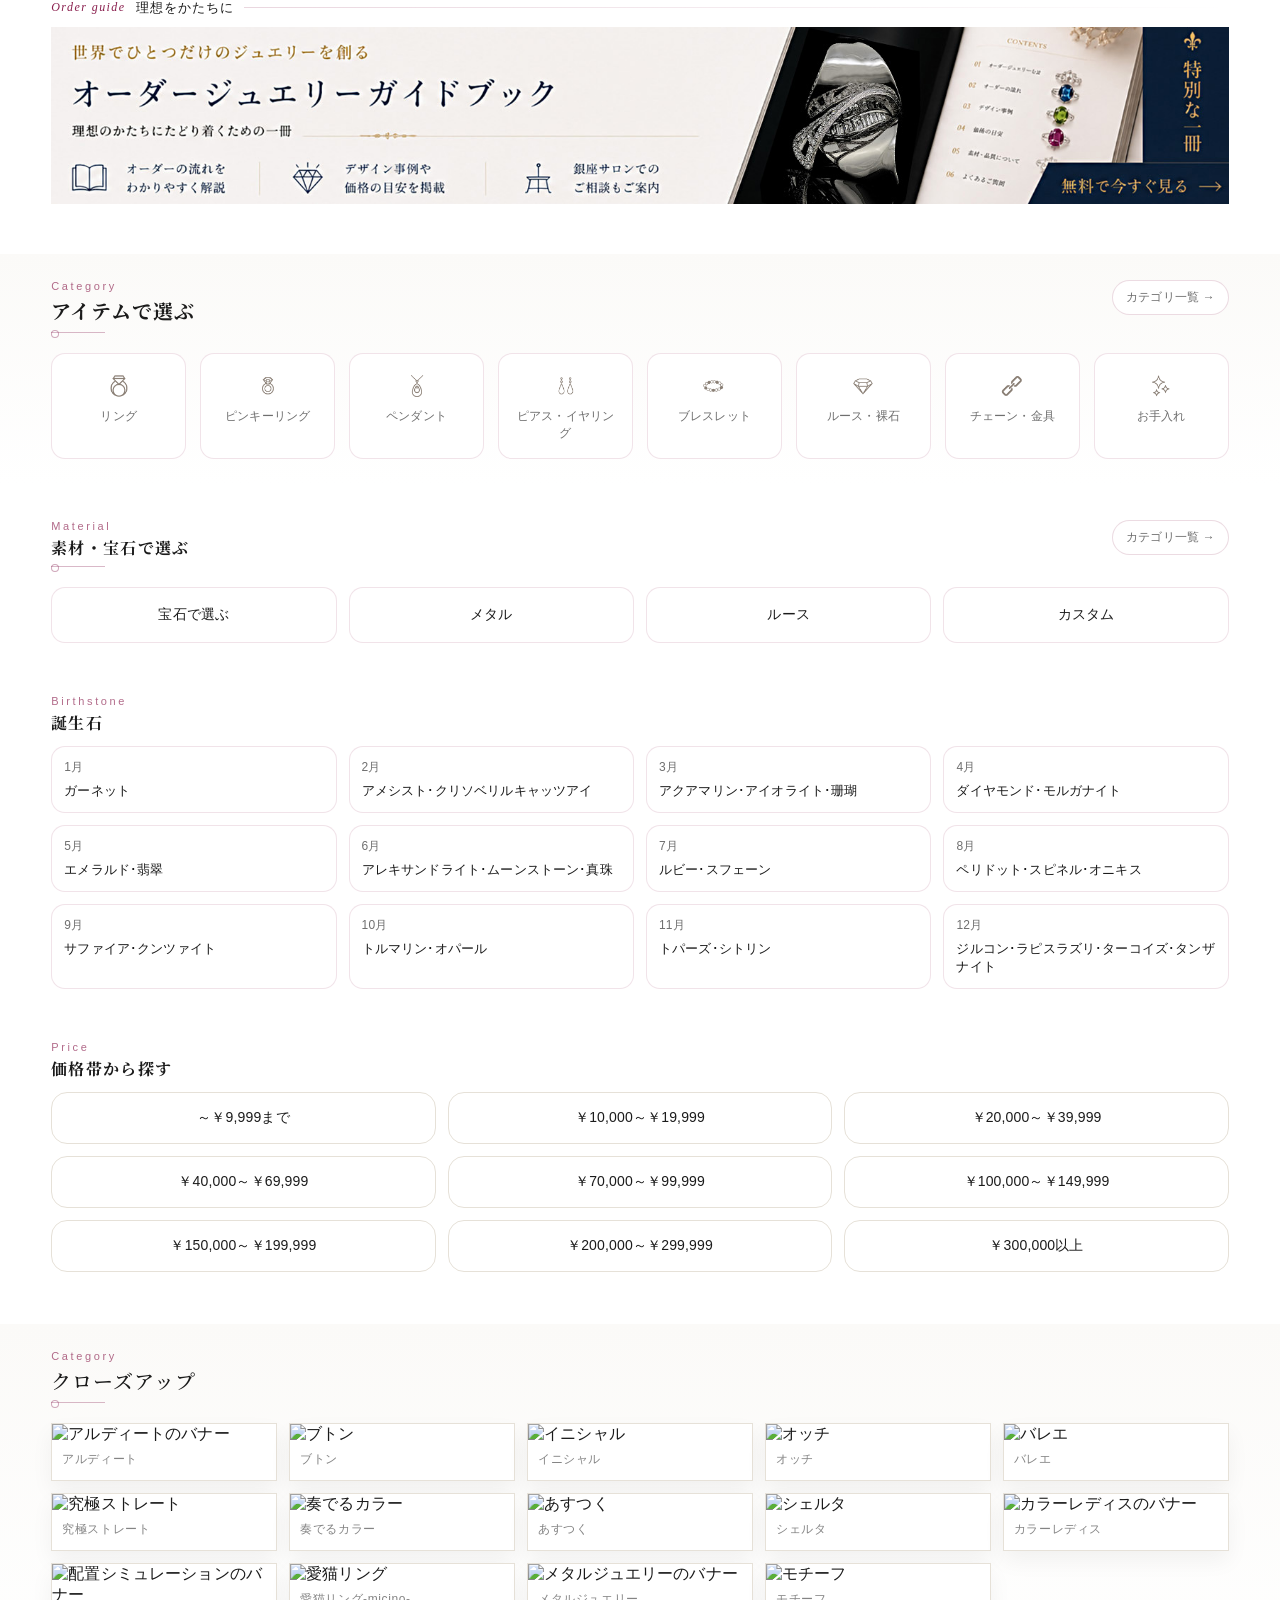
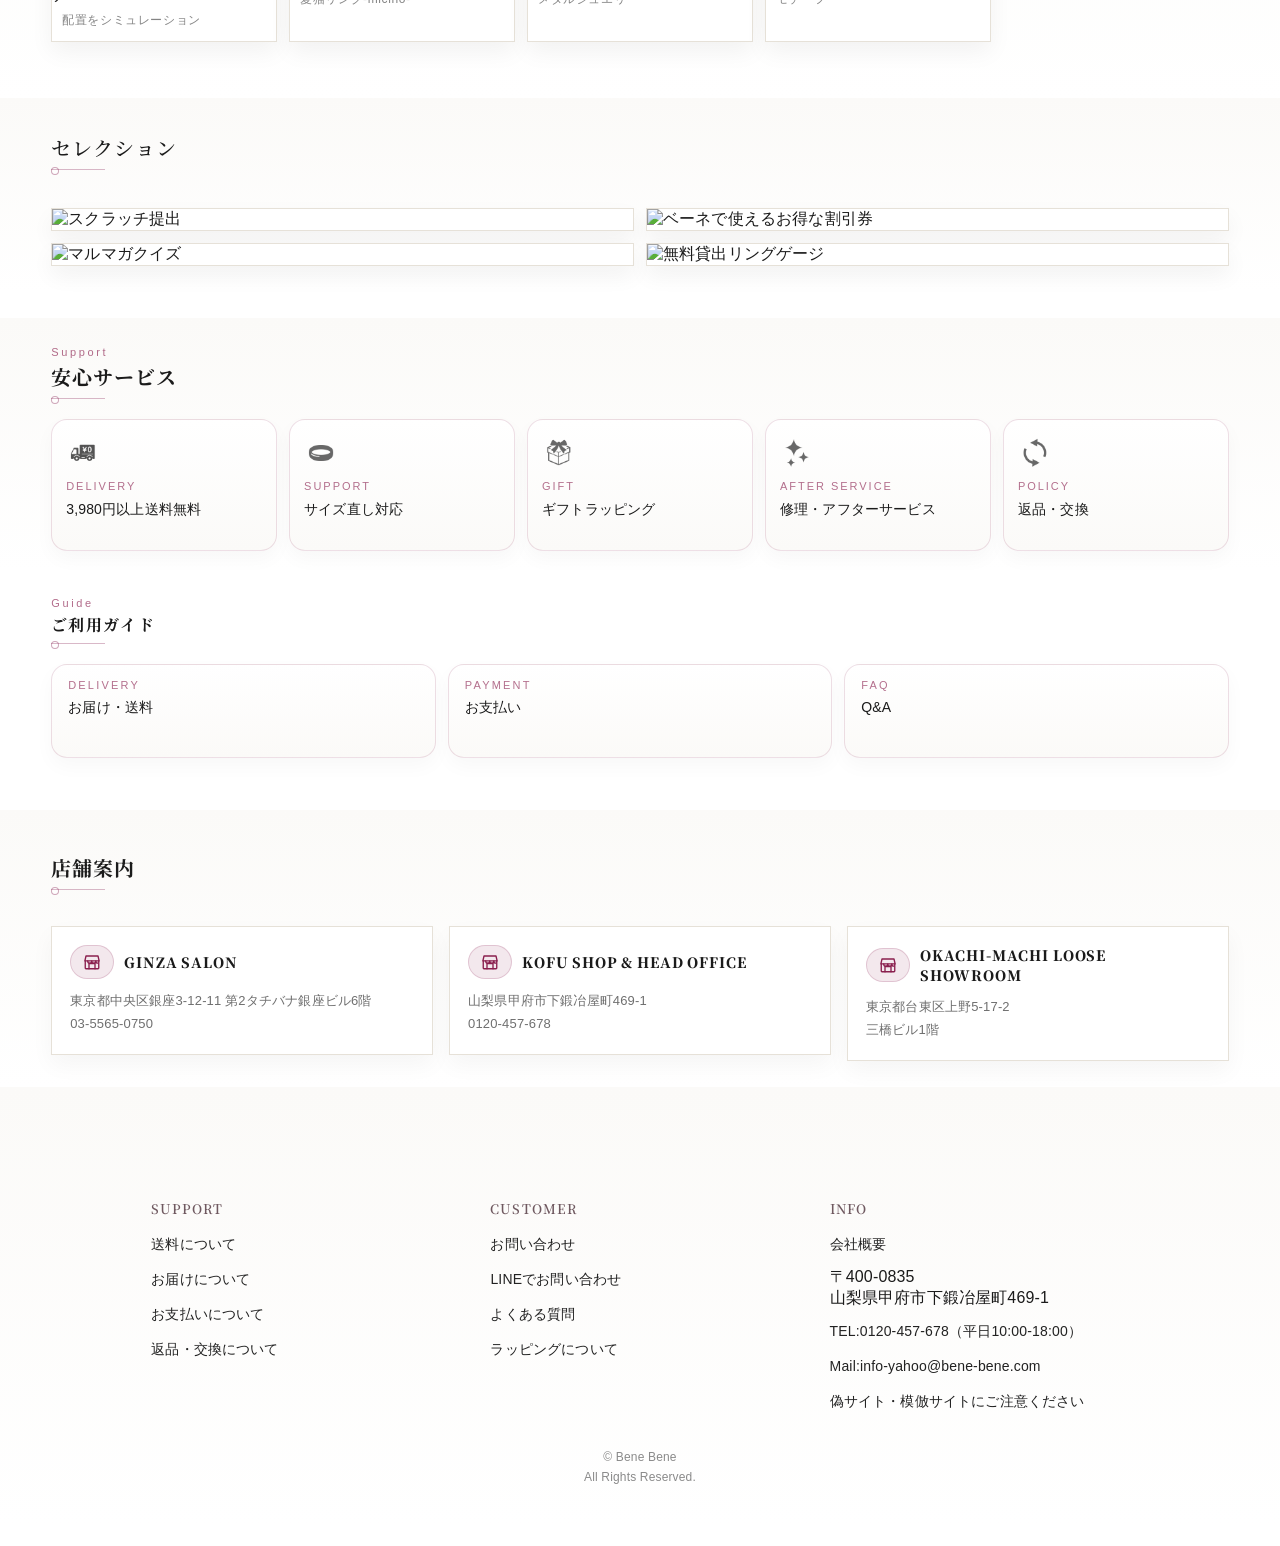
==== commit 27f598d8: "Add files via upload" ====
--- a/index.html
+++ b/index.html
@@ -182,6 +182,15 @@
 <div aria-label="ヒーロースライド位置" class="heroDots" role="tablist"></div>
 </div>
 </section>
+
+
+
+<!-- ========================================
+  campaignBannerSection
+  ・カスタムオーダー訴求ブロック（ヒーロー直下）
+  ・期間設定は下段に
+======================================== -->
+
 <section class="campaignBannerSection js-campaignBanner" aria-label="イベントキャンペーン">
 <div class="wrap">
 <div class="bannerSectionHead">
@@ -855,7 +864,7 @@
   <a href="https://shopping.geocities.jp/benebene/sp_qn.html" class="pill">Ｑ＆Ａ</a>
   <a href="https://store.shopping.yahoo.co.jp/benebene/a4b4b4f5cb.html" class="pill">表示以外の地金で作るには</a>
   <a href="https://shopping.geocities.jp/benebene/sp_qn.html#q15" class="pill">無料刻印</a>
-  <a href="https://shopping.geocities.jp/benebene/qa_n.html#q1" class="pill">無料サイズ直し</a>
+  <a href="https://shopping.geocities.jp/benebene/sp_qn.html#q1" class="pill">無料サイズ直し</a>
   <a href="https://store.shopping.yahoo.co.jp/benebene/a5dda5b9a5.html" class="pill">イヤリングにできる？</a>
   <a href="https://shopping.geocities.jp/benebene/scratch/" class="pill">割引券を貰うには</a>
   
@@ -1207,7 +1216,7 @@
 <span class="serviceLabel">Delivery</span>
 <p>3,980円以上送料無料</p>
 </a>
-<a class="trust-item" href="https://shopping.geocities.jp/benebene/qa_n.html#q1" role="listitem">
+<a class="trust-item" href="https://shopping.geocities.jp/benebene/sp_qn.html#q1" role="listitem">
 <img src="assets/icons/200-size.png" alt="サイズ直し対応" loading="lazy"/>
 <span class="serviceLabel">Support</span>
 <p>サイズ直し対応</p>
@@ -1240,7 +1249,7 @@
 <div class="guideRow">
 <a class="guide" href="https://store.shopping.yahoo.co.jp/benebene/guide.html"><span class="guide__label">Delivery</span><span class="guide__title">お届け・送料</span></a>
 <a class="guide" href="https://store.shopping.yahoo.co.jp/benebene/guide.html"><span class="guide__label">Payment</span><span class="guide__title">お支払い</span></a>
-<a class="guide" href="https://shopping.geocities.jp/benebene/qa_n.html"><span class="guide__label">FAQ</span><span class="guide__title">Q&amp;A</span></a>
+<a class="guide" href="https://shopping.geocities.jp/benebene/sp_qn.html"><span class="guide__label">FAQ</span><span class="guide__title">Q&amp;A</span></a>
 </div>
 </div>
 </section>
@@ -1331,7 +1340,7 @@
         <ul class="footer-links">
           <li><a href="https://talk.shopping.yahoo.co.jp/contact/benebene">お問い合わせ</a></li>
           <li><a href="https://line.me/R/ti/p/@640zgbge?oat_source=yahoo&oat_medium=shopping&oat_page=item_detail" target="_blank" rel="noopener">LINEでお問い合わせ</a></li>
-          <li><a href="https://shopping.geocities.jp/benebene/qa_n.html">よくある質問</a></li>
+          <li><a href="https://shopping.geocities.jp/benebene/sp_qn.html">よくある質問</a></li>
           <li><a href="https://store.shopping.yahoo.co.jp/benebene/a5e9a5c3a5.html">ラッピングについて</a></li>
         </ul>
       </section>
@@ -1769,27 +1778,27 @@
 window.BENE_TOP_NOTICE_CONFIG = {
   popup: {
     enabled: true,
-    startAt: '2026-04-16T00:00:00+09:00',
-    endAt: '2026-04-25T23:59:59+09:00',
+    startAt: '2026-05-15T00:00:00+09:00',
+    endAt: '2026-05-18T09:59:59+09:00',
     suppressHours: 4,
     mode: 'image_text',
-    imageUrl: 'https://image.rakuten.co.jp/bene/cabinet/tao/gold/topcontent/260212cp.jpg',
+    imageUrl: 'https://shopping.c.yimg.jp/lib/benebene/pop600_260515.jpg',
     imageAlt: 'キャンペーンバナー',
     imageAspectRatio: '1/1',
     imageFit: 'cover',
     textHtml: '<h2>お知らせ</h2><p>期間限定のイベントを開催中です。ぜひご覧ください。</p>',
     popupClickable: true,
-    linkUrl: 'https://www.rakuten.ne.jp/gold/bene/',
+    linkUrl: 'https://shopping.geocities.jp/benebene/p-up/',
     linkTarget: '_self',
     buttons: [
       {
         label: '詳しく見る',
-        url: 'https://shopping.geocities.jp/benebene/',
+        url: 'https://shopping.geocities.jp/benebene/p-up/',
         target: '_self'
       },
       {
         label: '対象商品を見る',
-        url: 'https://shop.bene-bene.com/fs/rosecut/',
+        url: 'https://store.shopping.yahoo.co.jp/benebene/search.html?p=P10&uIv=on',
         target: '_self'
       }
     ]
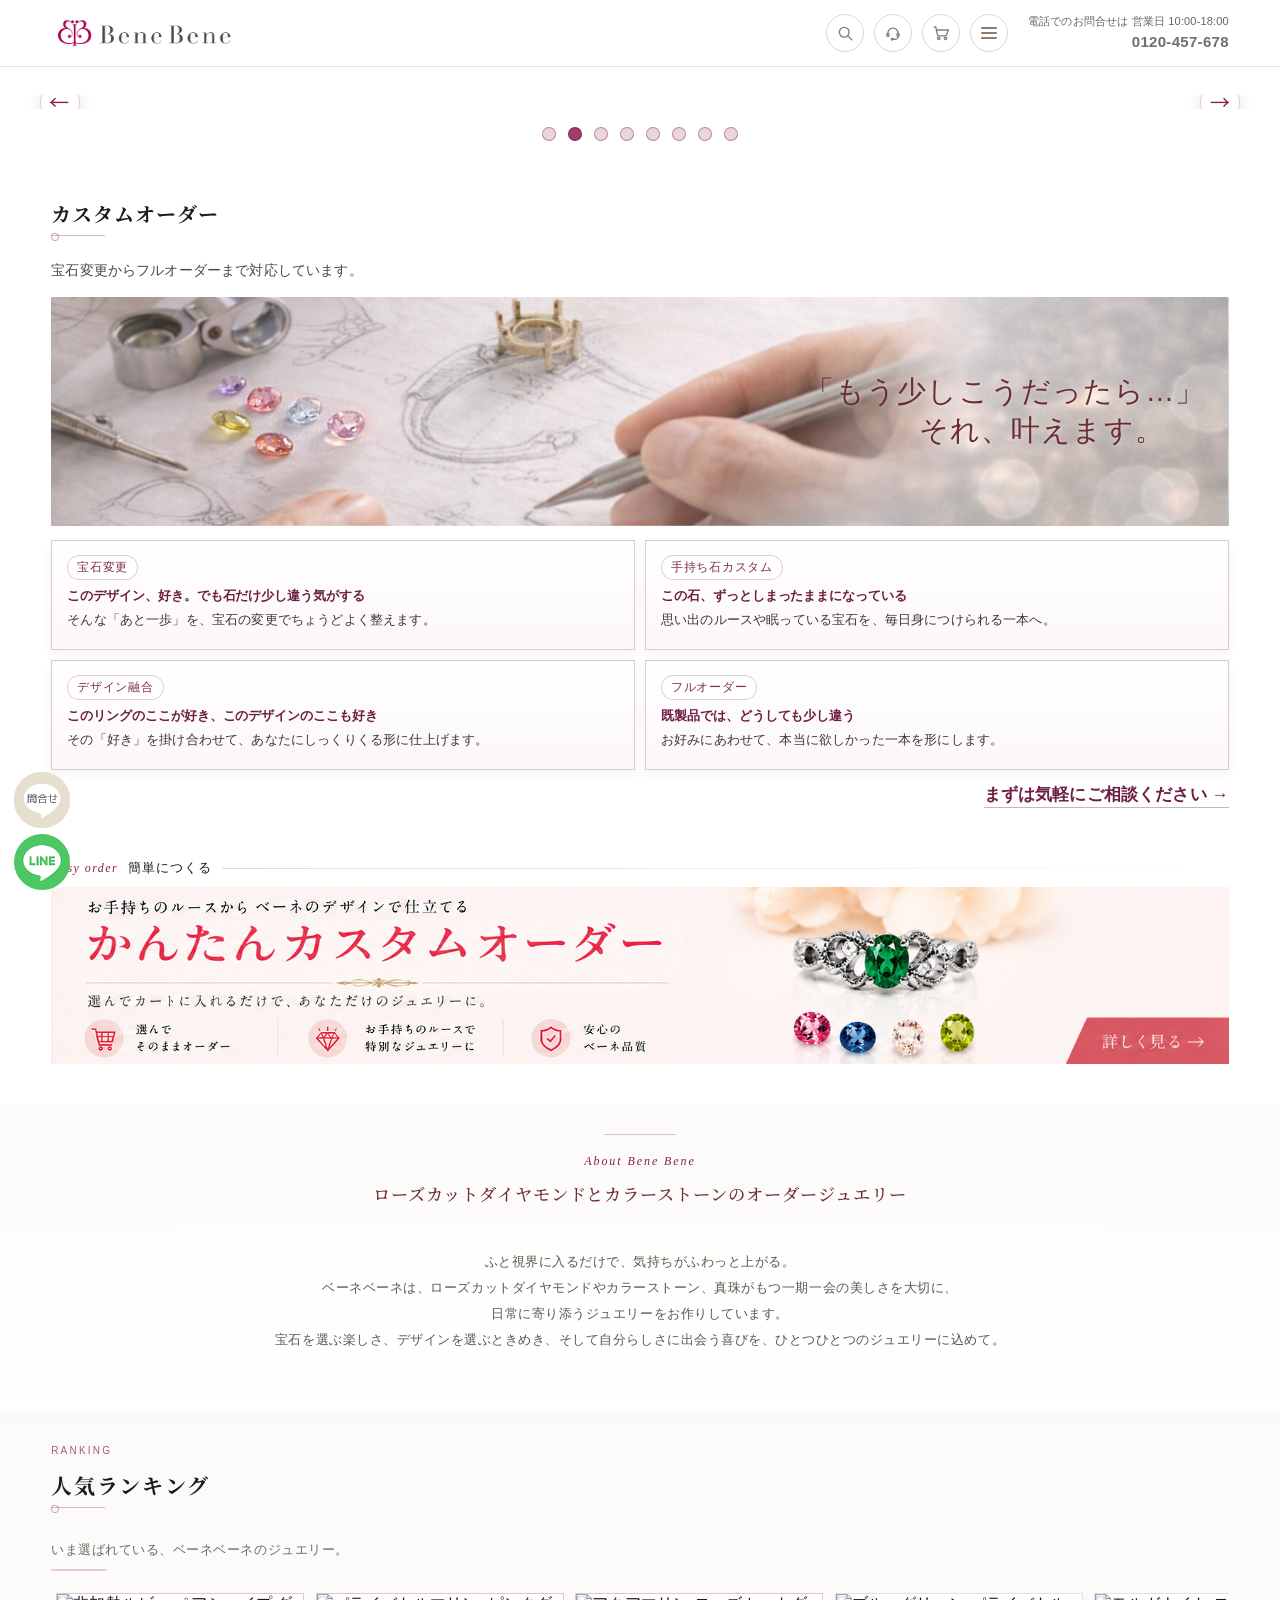
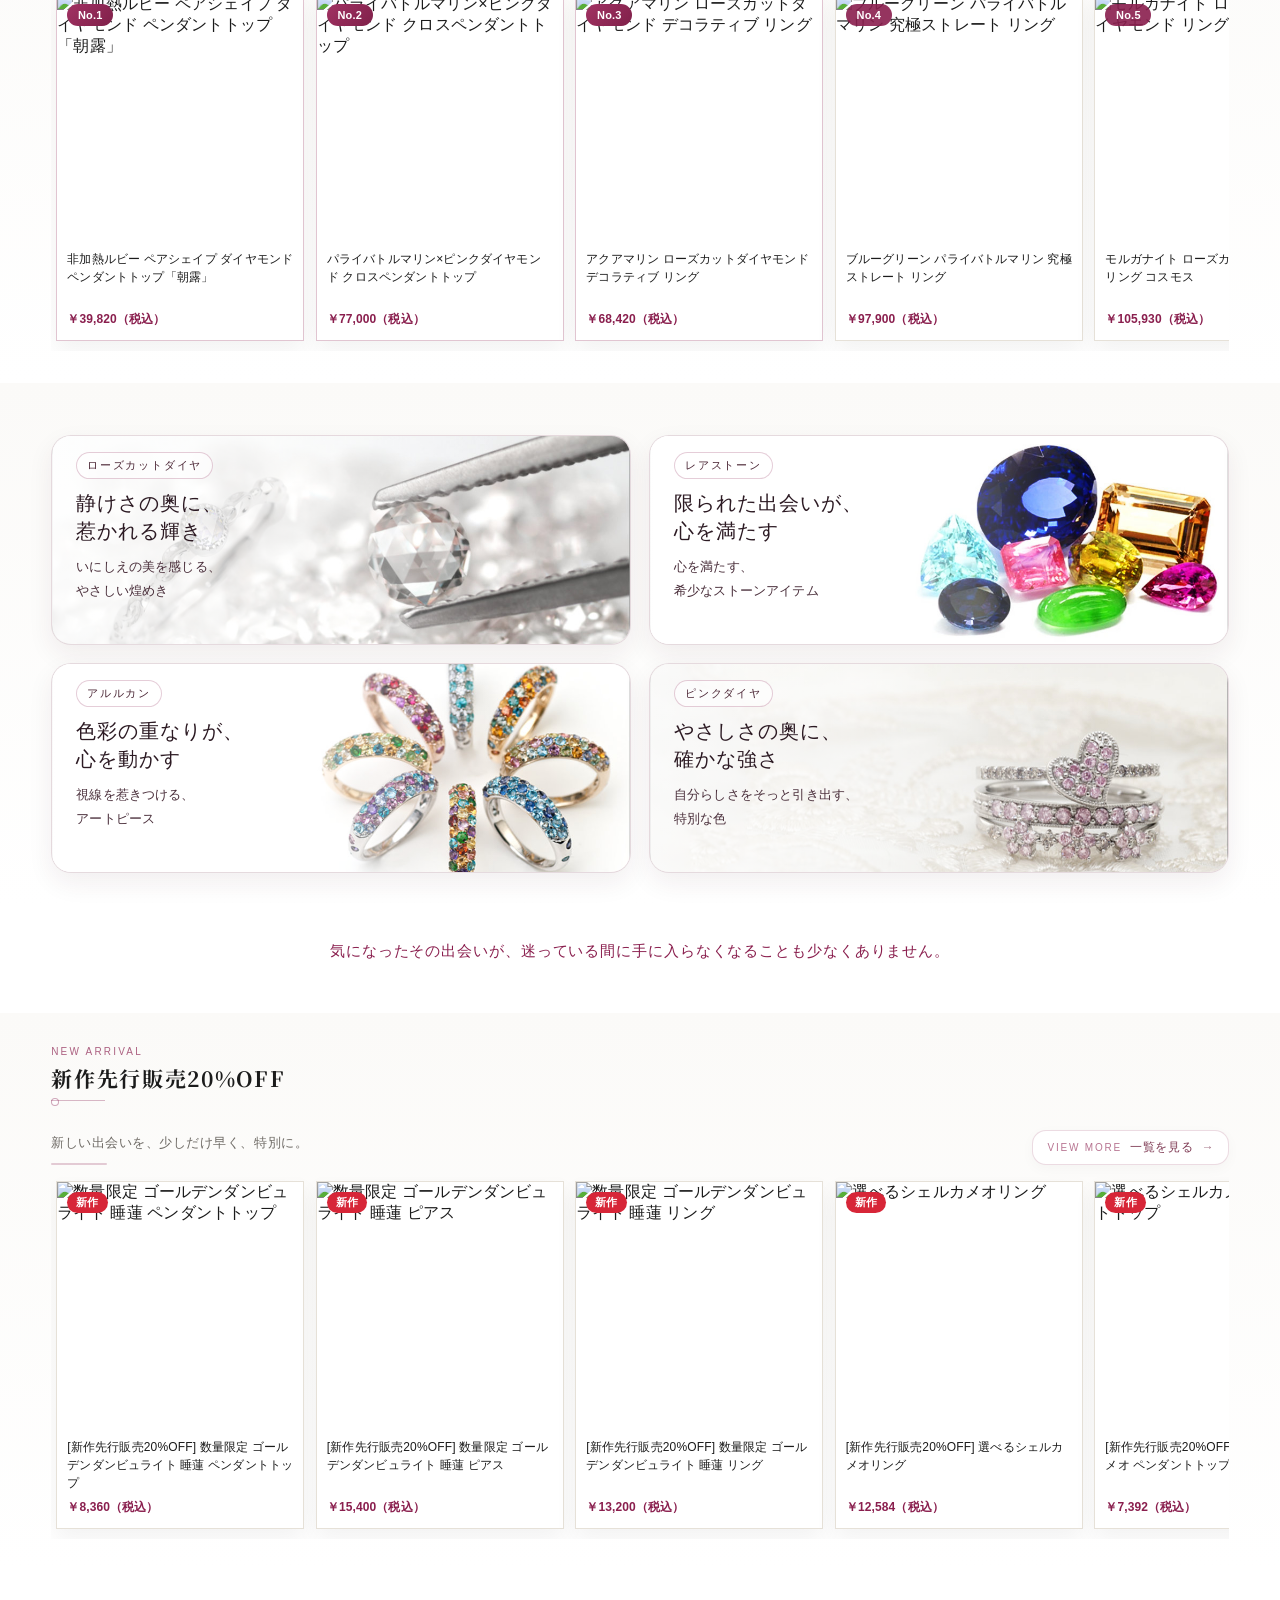
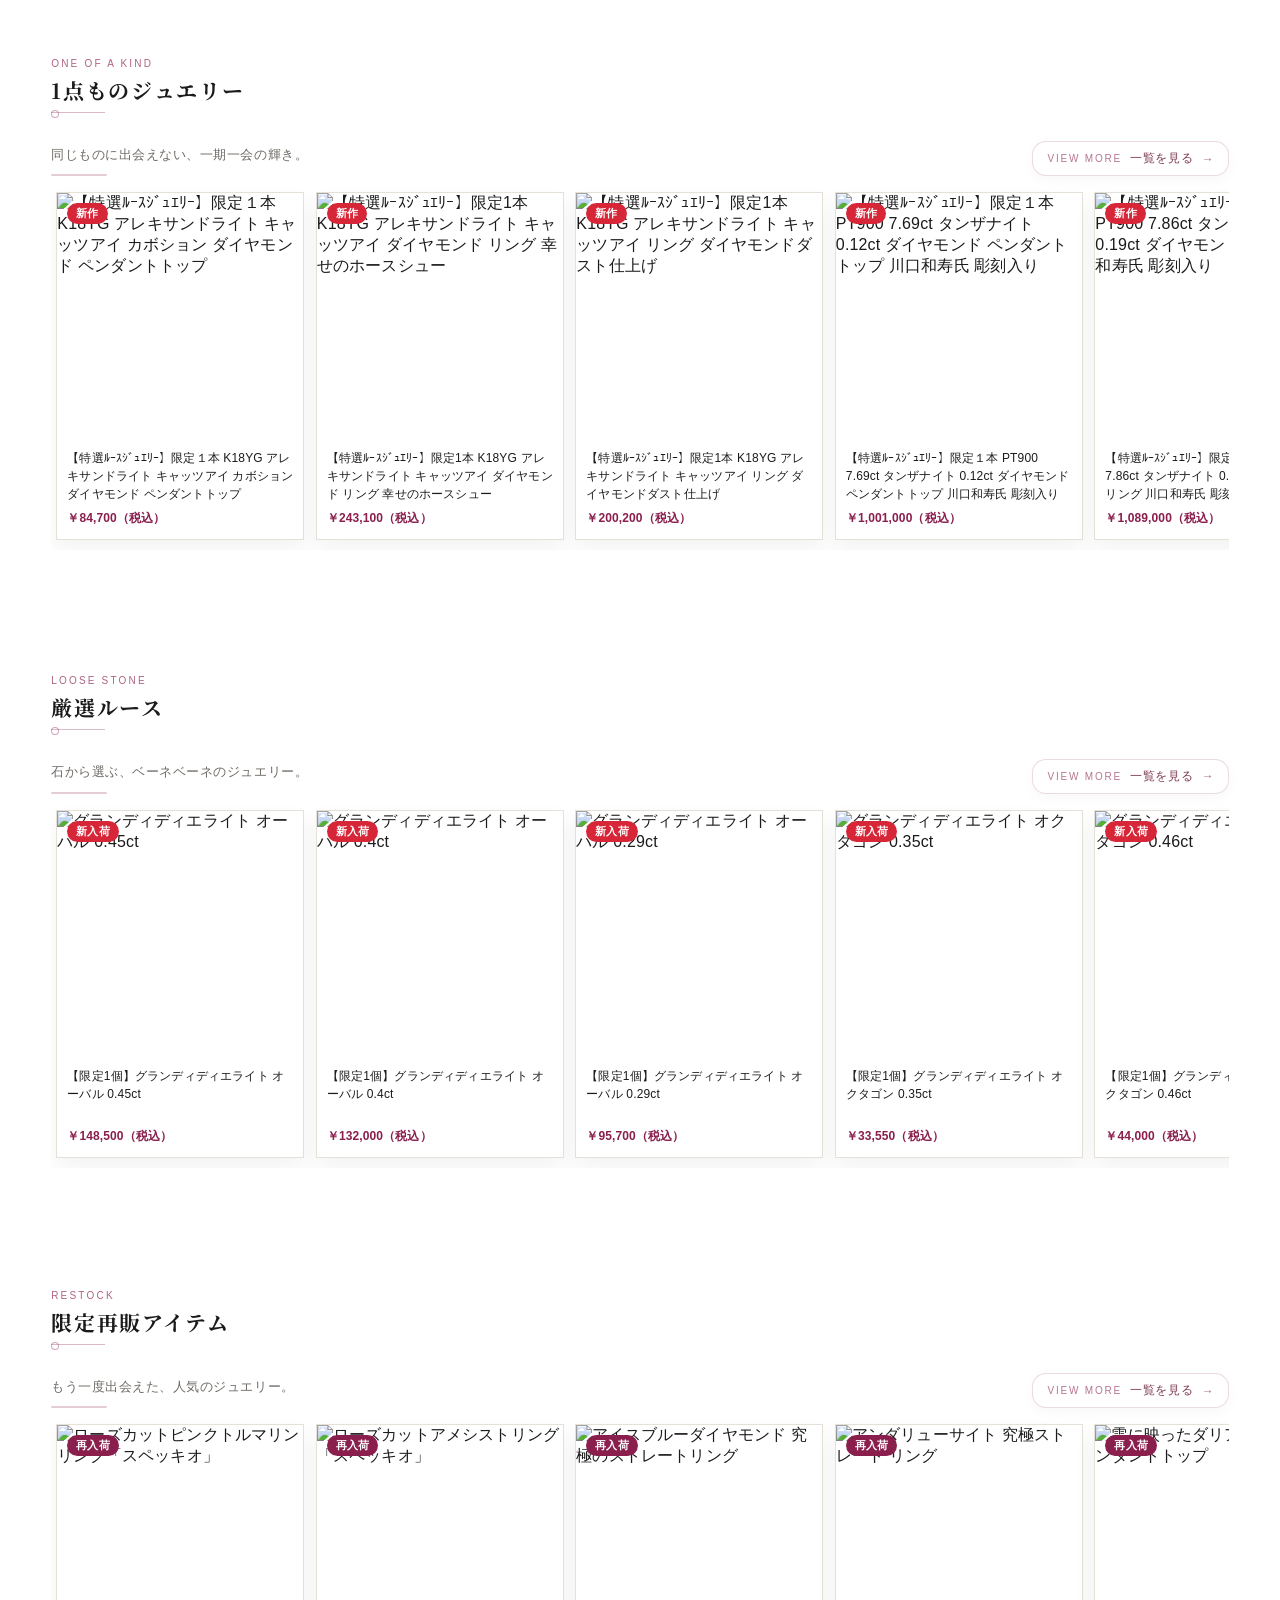
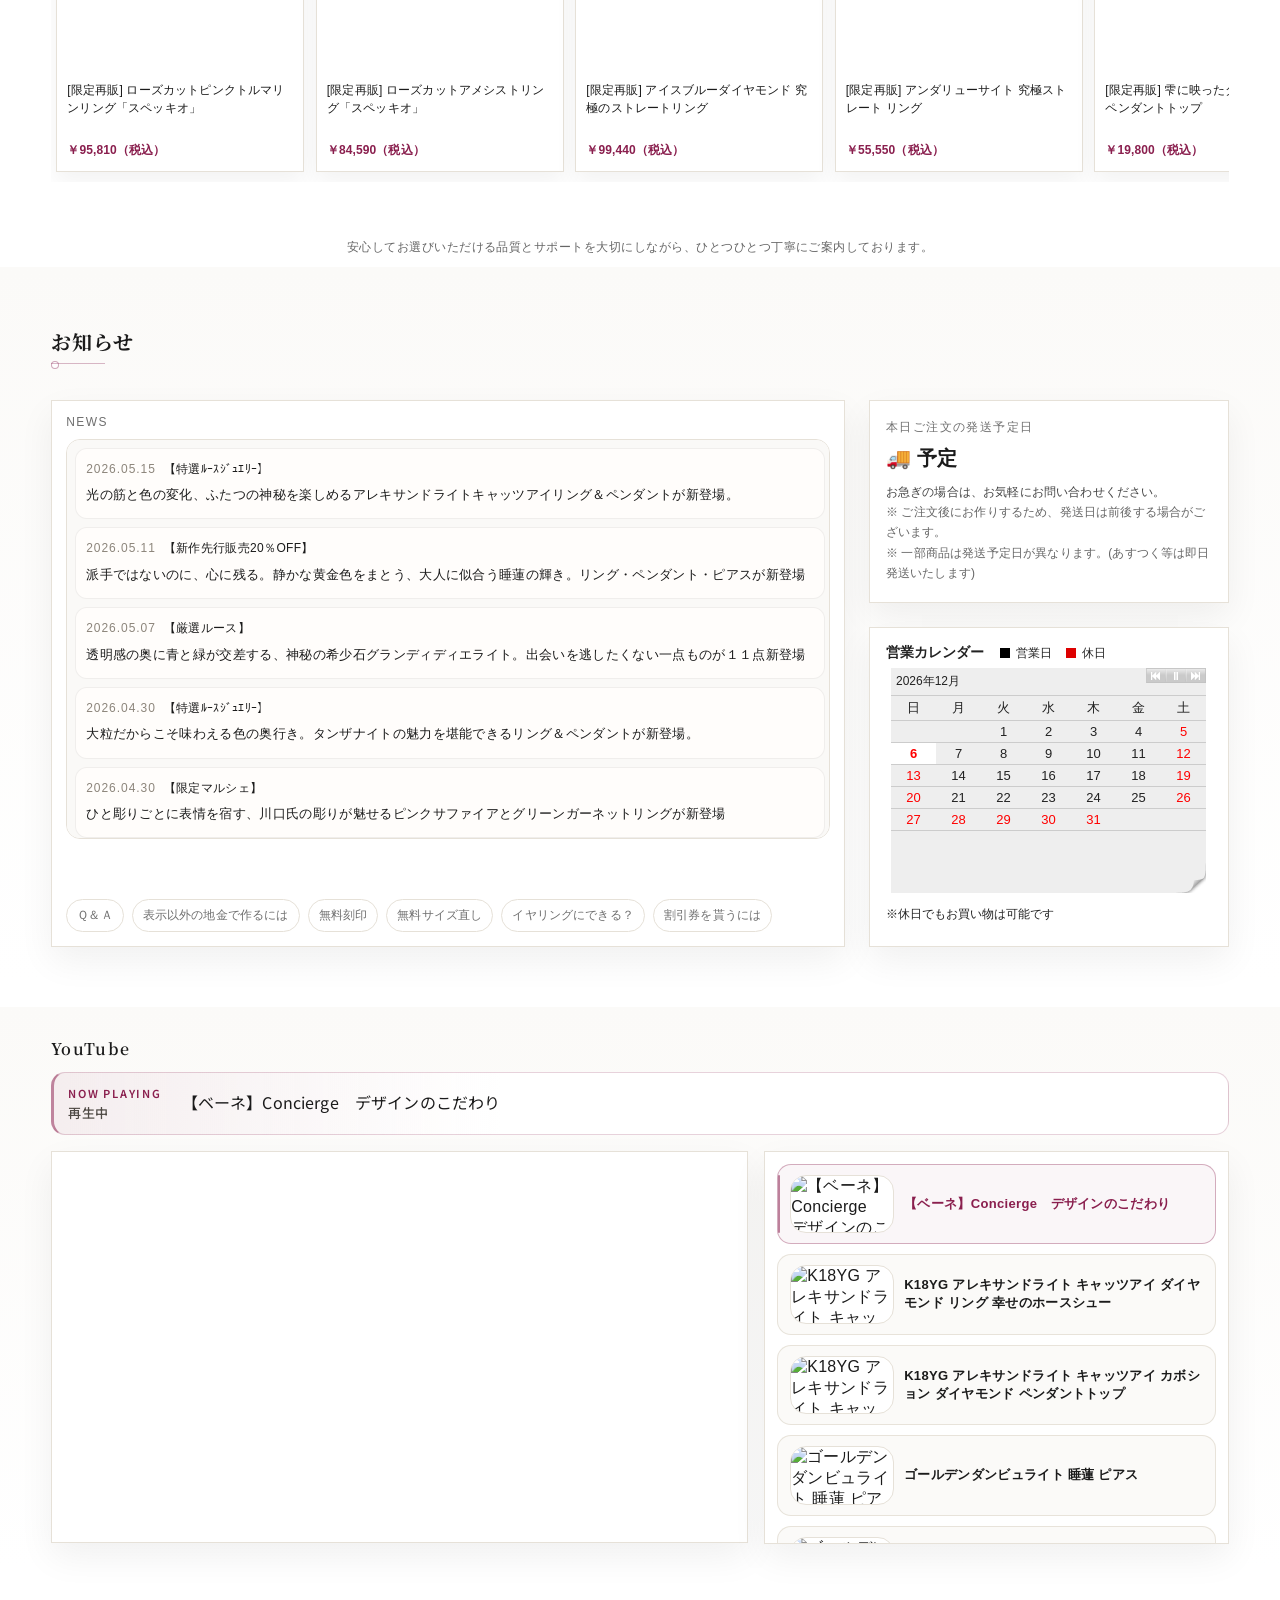
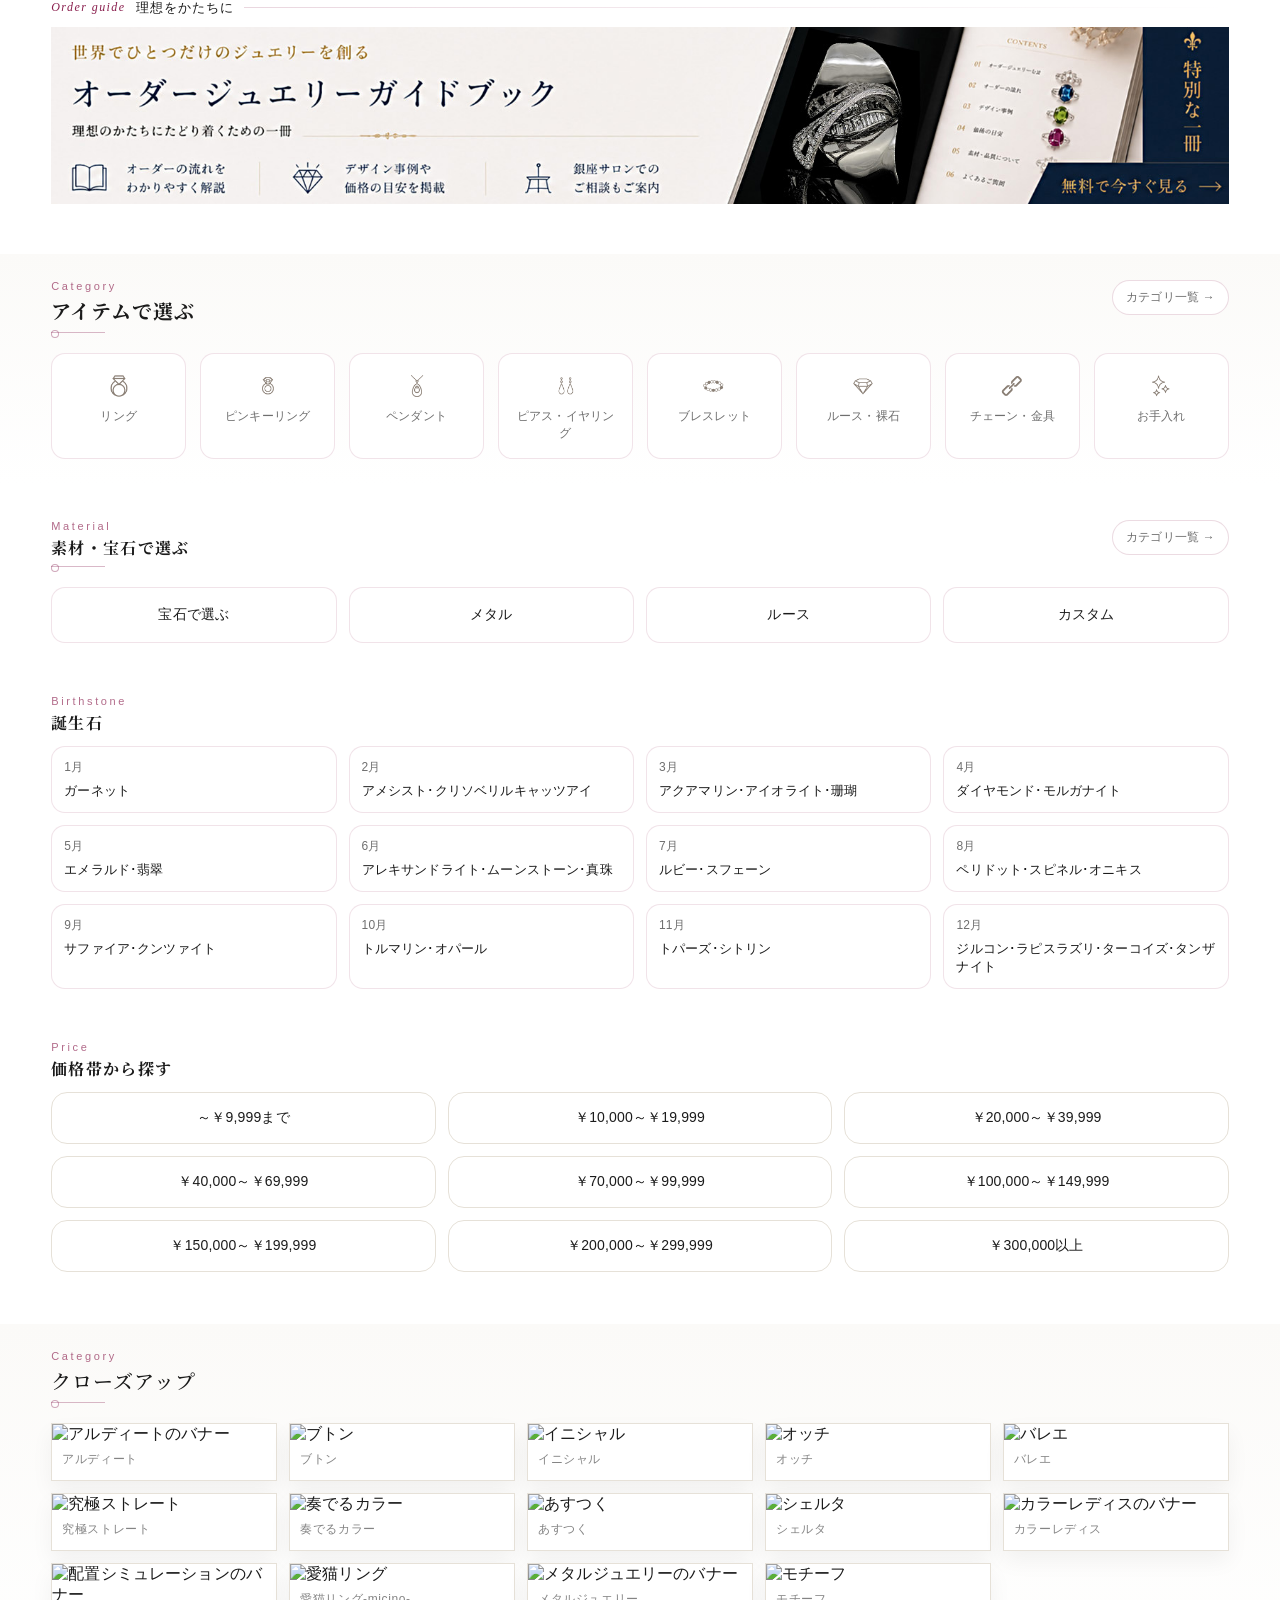
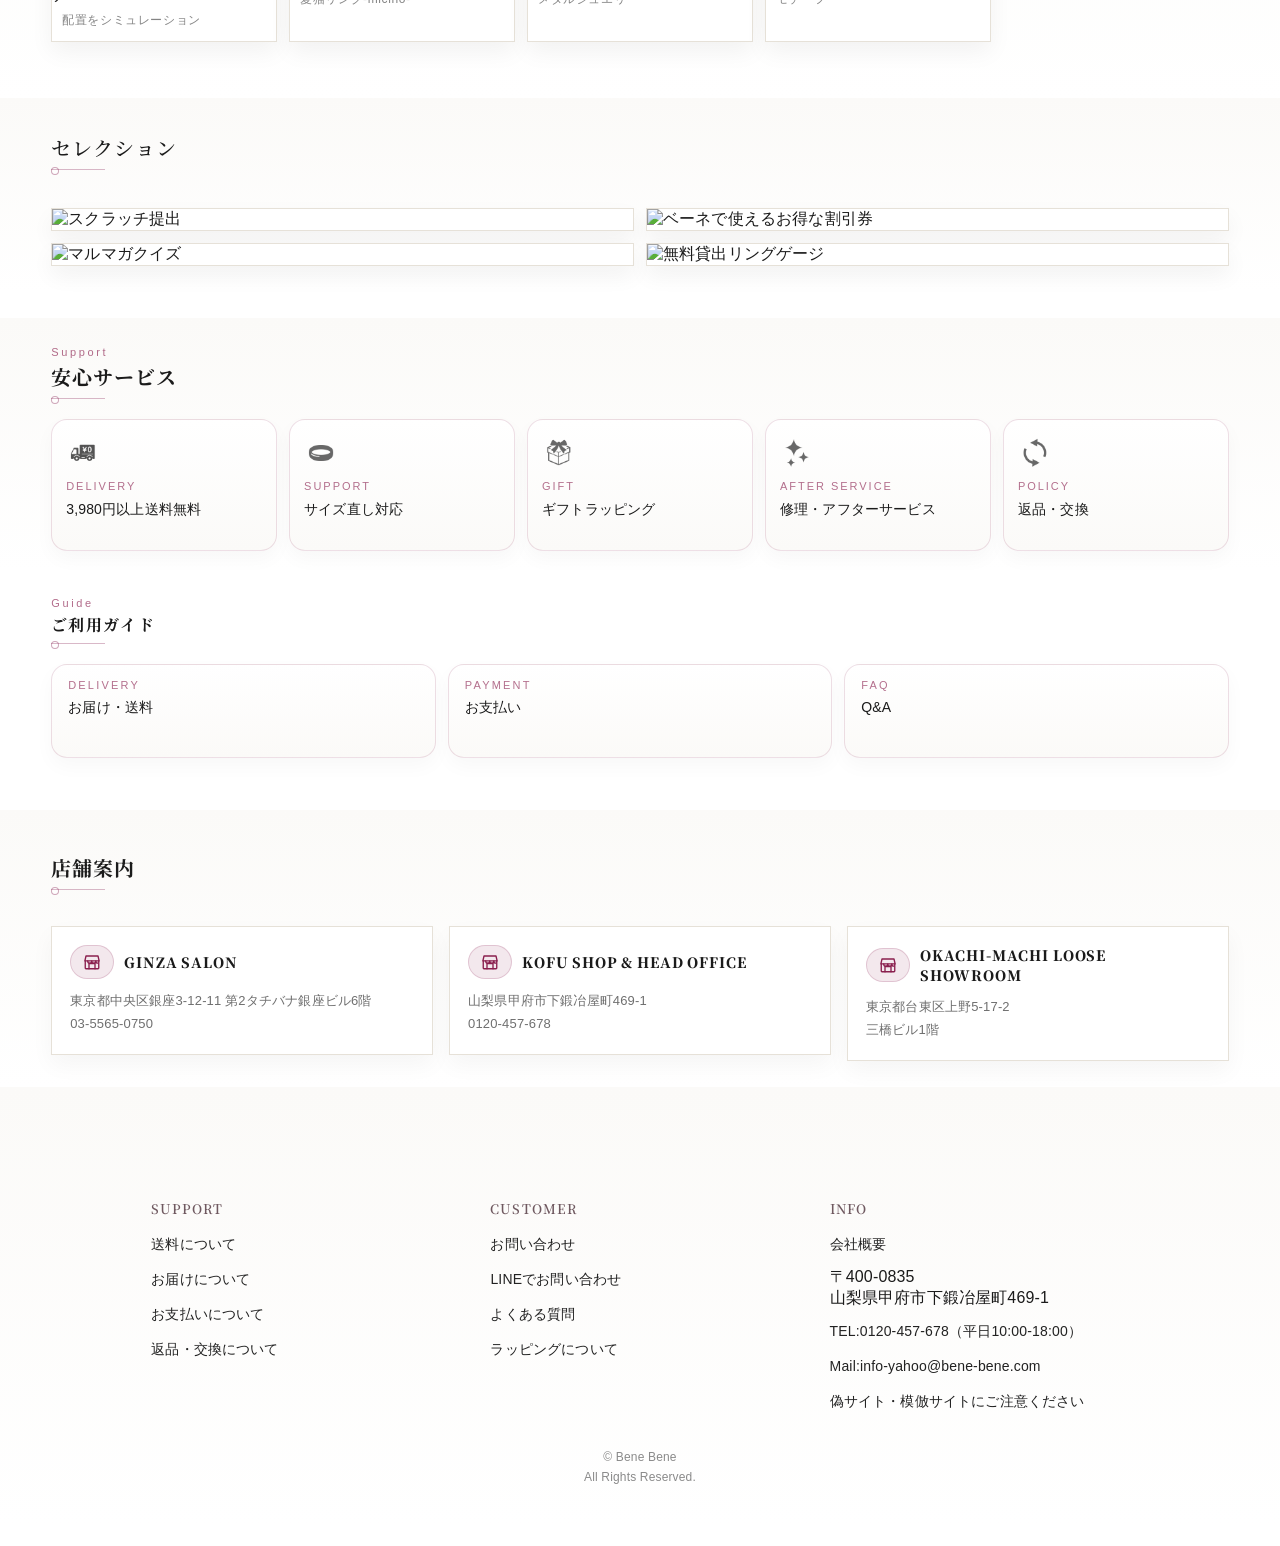
==== commit 18a2b7ed: "Add files via upload" ====
--- a/index.html
+++ b/index.html
@@ -125,24 +125,29 @@
 <div class="wrap">
 <div aria-label="メインビジュアル" class="heroRail" role="region">
 <div class="heroTrack">
+
+
+<a class="heroCard" href="https://store.shopping.yahoo.co.jp/benebene/c6c3c1aaa5.html">
+<picture>
+<source media="(min-width: 980px)" srcset="https://image.rakuten.co.jp/bene/cabinet/tao/gold/topcontent/b_toku_260515_980.jpg"/>
+<img alt="特選ジュエリー" loading="lazy" src="https://image.rakuten.co.jp/bene/cabinet/tao/gold/topcontent/sb_260515tokusen.jpg"/>
+</picture>
+</a>
+
 <a class="heroCard" href="https://shopping.geocities.jp/benebene/new_item.html">
 <picture>
 <source media="(min-width: 980px)" srcset="https://image.rakuten.co.jp/bene/cabinet/tao/gold/topcontent/b_260511_newitem.jpg"/>
 <img alt="新作ジュエリー" fetchpriority="high" loading="eager" src="https://image.rakuten.co.jp/bene/cabinet/tao/gold/topcontent/sb_260511newitem.jpg"/>
 </picture>
 </a>
+
 <a class="heroCard" href="https://shopping.geocities.jp/benebene/sp_loose.html">
 <picture>
 <source media="(min-width: 980px)" srcset="https://image.rakuten.co.jp/bene/cabinet/tao/gold/topcontent/b_260507loose_980.jpg"/>
 <img alt="厳選ルースジュエリー" loading="lazy" src="https://image.rakuten.co.jp/bene/cabinet/tao/gold/topcontent/sb_260507loose.jpg"/>
 </picture>
 </a>
-<a class="heroCard" href="https://store.shopping.yahoo.co.jp/benebene/c6c3c1aaa5.html">
-<picture>
-<source media="(min-width: 980px)" srcset="https://image.rakuten.co.jp/bene/cabinet/tao/gold/topcontent/b_toku_260430_980.jpg"/>
-<img alt="特選ジュエリー" loading="lazy" src="https://image.rakuten.co.jp/bene/cabinet/tao/gold/topcontent/sb_260430tokusen.jpg"/>
-</picture>
-</a>
+
 <a class="heroCard" href="https://store.shopping.yahoo.co.jp/benebene/b8c2c4eaa5.html?strcid=b8c2c4eaa5&n=100&X=99">
 <picture>
 <source media="(min-width: 980px)" srcset="https://image.rakuten.co.jp/bene/cabinet/tao/gold/topcontent/b_marche_260430.jpg"/>
@@ -468,9 +473,26 @@
 
    
    
-
-
    <div aria-label="商品一覧" class="rowScroll horizontalScroll">
+
+<a class="productCard rankCard" href="https://store.shopping.yahoo.co.jp/benebene/tp-396-toku-u">
+    <span class="rankNo isNew">新作</span>
+    <img alt="【特選ﾙｰｽｼﾞｭｴﾘｰ】限定１本 K18YG アレキサンドライト キャッツアイ カボション ダイヤモンド ペンダントトップ" loading="lazy" src="https://image.rakuten.co.jp/bene/cabinet/tao/item20/tp-396-toku-u-01.jpg" />
+    <p><span class="productCardTitle">【特選ﾙｰｽｼﾞｭｴﾘｰ】限定１本 K18YG アレキサンドライト キャッツアイ カボション ダイヤモンド ペンダントトップ</span><span class="yen">￥84,700（税込）</span></p>
+  </a>
+
+<a class="productCard rankCard" href="https://store.shopping.yahoo.co.jp/benebene/tr-265-toku-b">
+    <span class="rankNo isNew">新作</span>
+    <img alt="【特選ﾙｰｽｼﾞｭｴﾘｰ】限定1本 K18YG アレキサンドライト キャッツアイ ダイヤモンド リング 幸せのホースシュー" loading="lazy" src="https://image.rakuten.co.jp/bene/cabinet/tao/item20/tr-265-toku-b-01.jpg" />
+    <p><span class="productCardTitle">【特選ﾙｰｽｼﾞｭｴﾘｰ】限定1本 K18YG アレキサンドライト キャッツアイ ダイヤモンド リング 幸せのホースシュー</span><span class="yen">￥243,100（税込）</span></p>
+  </a>
+
+<a class="productCard rankCard" href="https://store.shopping.yahoo.co.jp/benebene/tr-779-toku-h">
+    <span class="rankNo isNew">新作</span>
+    <img alt="【特選ﾙｰｽｼﾞｭｴﾘｰ】限定1本 K18YG アレキサンドライト キャッツアイ リング ダイヤモンドダスト仕上げ" loading="lazy" src="https://image.rakuten.co.jp/bene/cabinet/tao/item20/tr-779-toku-h-01.jpg" />
+    <p><span class="productCardTitle">【特選ﾙｰｽｼﾞｭｴﾘｰ】限定1本 K18YG アレキサンドライト キャッツアイ リング ダイヤモンドダスト仕上げ</span><span class="yen">￥200,200（税込）</span></p>
+  </a>
+
 
   <a class="productCard rankCard" href="https://store.shopping.yahoo.co.jp/benebene/tp-2170">
     <span class="rankNo isNew">新作</span>
@@ -496,23 +518,9 @@
     <p><span class="productCardTitle">【限定マルシェ】限定１本 PT900 グリーンガーネット ダイヤモンド リング 川口和寿氏 彫刻入り</span><span class="yen">￥429,000（税込）</span></p>
   </a>
 
-  <a class="productCard rankCard" href="https://store.shopping.yahoo.co.jp/benebene/ur-11-toku-h">
-    <span class="rankNo isNew">新作</span>
-    <img alt="【特選ﾙｰｽｼﾞｭｴﾘｰ】限定１本 K18CG マラヤガーネット ダイヤモンド リング" loading="lazy" src="https://image.rakuten.co.jp/bene/cabinet/tao/item20/ur-11-toku-h-01.jpg"/>
-    <p><span class="productCardTitle">【特選ﾙｰｽｼﾞｭｴﾘｰ】限定１本 K18CG マラヤガーネット ダイヤモンド リング</span><span class="yen">￥330,000（税込）</span></p>
-  </a>
-
-  <a class="productCard rankCard" href="https://store.shopping.yahoo.co.jp/benebene/tr-2423-toku-a">
-    <span class="rankNo isNew">新作</span>
-    <img alt="【特選ﾙｰｽｼﾞｭｴﾘｰ】限定１本 PT900 7mm アクアマリン ダイヤモンド リング" loading="lazy" src="https://image.rakuten.co.jp/bene/cabinet/tao/item20/tr-2423-toku-a-01.jpg"/>
-    <p><span class="productCardTitle">【特選ﾙｰｽｼﾞｭｴﾘｰ】限定１本 PT900 7mm アクアマリン ダイヤモンド リング</span><span class="yen">￥396,000（税込）</span></p>
-  </a>
-
-  <a class="productCard rankCard" href="https://store.shopping.yahoo.co.jp/benebene/tr-2802">
-    <span class="rankNo isNew">新作</span>
-    <img alt="【特選ﾙｰｽｼﾞｭｴﾘｰ】限定１本 K18YG 大粒 ペリドット ダイヤモンド リング" loading="lazy" src="https://image.rakuten.co.jp/bene/cabinet/tao/item20/tr-2802-01.jpg"/>
-    <p><span class="productCardTitle">【特選ﾙｰｽｼﾞｭｴﾘｰ】限定１本 K18YG 大粒 ペリドット ダイヤモンド リング</span><span class="yen">￥429,000（税込）</span></p>
-  </a>
+
+  
+  
 </div>
 
    
@@ -762,6 +770,12 @@
 <div class="news-list-wrap">
 <div aria-label="ニュース一覧" class="newsList news-list" role="list">
 
+
+<a href="https://store.shopping.yahoo.co.jp/benebene/c6c3c1aaa5.html" class="newsItem" role="listitem">
+<div class="newsItem__meta"><time class="newsItem__date" datetime="2026-04-30">2026.05.15</time><span class="newsItem__category">【特選ﾙｰｽｼﾞｭｴﾘｰ】</span></div>
+<div class="newsItem__body"><span class="newsItem__text newsItem__text--pc">光の筋と色の変化、ふたつの神秘を楽しめるアレキサンドライトキャッツアイリング＆ペンダントが新登場。</span><span class="newsItem__text newsItem__text--sp">アレキキャッツジュエリー3点登場</span></div>
+</a>
+
 <a href="https://shopping.geocities.jp/benebene/new_item.html" class="newsItem" role="listitem">
 <div class="newsItem__meta"><time class="newsItem__date" datetime="2026-05-11">2026.05.11</time><span class="newsItem__category">【新作先行販売20％OFF】</span></div>
 <div class="newsItem__body"><span class="newsItem__text newsItem__text--pc">派手ではないのに、心に残る。静かな黄金色をまとう、大人に似合う睡蓮の輝き。リング・ペンダント・ピアスが新登場</span><span class="newsItem__text newsItem__text--sp">ゴールデンダンビュライト新作3点</span></div>
@@ -837,25 +851,8 @@
 <div class="newsItem__body"><span class="newsItem__text newsItem__text--pc">やわらかなピンクと、陽だまりのようなイエロー。異なる輝きをまとったダイヤモンドリング4点が新登場</span><span class="newsItem__text newsItem__text--sp">ダイヤモンドリング4点</span></div>
 </a>
 
-<a href="https://shopping.geocities.jp/benebene/new_item.html" class="newsItem" role="listitem">
-<div class="newsItem__meta"><time class="newsItem__date" datetime="2026-03-30">2026.03.30</time><span class="newsItem__category">【新作先行販売20％OFF】</span></div>
-<div class="newsItem__body"><span class="newsItem__text newsItem__text--pc">幻想的に輝くスピネルと、やさしく包むパール。静と動の美しさが調和する、大人のための春ジュエリーが２点新登場</span><span class="newsItem__text newsItem__text--sp">春ジュエリー新作2点</span></div>
-</a>
-
-<a href="https://store.shopping.yahoo.co.jp/benebene/c6c3c1aaa5.html" class="newsItem" role="listitem">
-<div class="newsItem__meta"><time class="newsItem__date" datetime="2026-03-27">2026.03.27</time><span class="newsItem__category">【特選ﾙｰｽｼﾞｭｴﾘｰ】</span></div>
-<div class="newsItem__body"><span class="newsItem__text newsItem__text--pc">苺のような愛らしさを宿した、ぷるんと艶めくペツォタイト。ソーティング付きペツォタイト（ラズベリル）リング３点新登場</span><span class="newsItem__text newsItem__text--sp">ペツォタイトリング3点</span></div>
-</a>
-
-<a href="https://shopping.geocities.jp/benebene/sp_loose.html" class="newsItem" role="listitem">
-<div class="newsItem__meta"><time class="newsItem__date" datetime="2026-03-26">2026.03.26</time><span class="newsItem__category">【厳選ルース】</span></div>
-<div class="newsItem__body"><span class="newsItem__text newsItem__text--pc">自然が描いたグラデーションは全て一点物、透明感と色彩のコントラストが魅力的なバイカラートルマリンなど６点新登場</span><span class="newsItem__text newsItem__text--sp">バイカラールース6点</span></div>
-</a>
-
-<a href="https://store.shopping.yahoo.co.jp/benebene/bac6c8cea1.html" class="newsItem" role="listitem">
-<div class="newsItem__meta"><time class="newsItem__date" datetime="2026-03-23">2026.03.23</time><span class="newsItem__category">【限定再販】</span></div>
-<div class="newsItem__body"><span class="newsItem__text newsItem__text--pc">整然と美しく並んだ宝石が指先で魅せる職人技！アンダリューサイト＆アイスブルーダイヤの究極ストレートリングが再販です。</span><span class="newsItem__text newsItem__text--sp">究極ストレートリング再販</span></div>
-</a>
+
+
 </div>
 </div>
 <button aria-label="下へ" class="newsBtn down" type="button"><svg aria-hidden="true" viewbox="0 0 24 24"><path d="M6 9l6 6 6-6"></path></svg></button>
@@ -930,6 +927,41 @@
 </button>
 
 <button class="ytItem"
+   data-video-id="9dW5h08tz2Y"
+   data-href="https://store.shopping.yahoo.co.jp/benebene/tr-265-toku-b"
+   data-url="https://store.shopping.yahoo.co.jp/benebene/tr-265-toku-b"
+   data-title="K18YG アレキサンドライト キャッツアイ ダイヤモンド リング 幸せのホースシュー"
+   type="button">
+  <span class="ytThumb">
+    <span class="thumb-wrapper">
+      <img class="thumb" src="https://img.youtube.com/vi/9dW5h08tz2Y/hqdefault.jpg" alt="K18YG アレキサンドライト キャッツアイ ダイヤモンド リング 幸せのホースシュー" draggable="false">
+      <span class="play-icon"></span>
+    </span>
+  </span>
+  <span class="ytMeta">
+    <strong>K18YG アレキサンドライト キャッツアイ ダイヤモンド リング 幸せのホースシュー</strong>
+  </span>
+</button>
+
+<button class="ytItem"
+   data-video-id="P0Fqc1sMKXo"
+   data-href="https://store.shopping.yahoo.co.jp/benebene/tp-396-toku-u"
+   data-url="https://store.shopping.yahoo.co.jp/benebene/tp-396-toku-u"
+   data-title="K18YG アレキサンドライト キャッツアイ カボション ダイヤモンド ペンダントトップ"
+   type="button">
+  <span class="ytThumb">
+    <span class="thumb-wrapper">
+      <img class="thumb" src="https://img.youtube.com/vi/P0Fqc1sMKXo/hqdefault.jpg" alt="K18YG アレキサンドライト キャッツアイ カボション ダイヤモンド ペンダントトップ" draggable="false">
+      <span class="play-icon"></span>
+    </span>
+  </span>
+  <span class="ytMeta">
+    <strong>K18YG アレキサンドライト キャッツアイ カボション ダイヤモンド ペンダントトップ</strong>
+  </span>
+</button>
+
+
+<button class="ytItem"
    data-video-id="mp55JCH3FxY"
    data-href="https://store.shopping.yahoo.co.jp/benebene/gsr-48-gdbl"
    data-url="https://store.shopping.yahoo.co.jp/benebene/gsr-48-gdbl"
@@ -1031,39 +1063,11 @@
   </span>
 </button>
 
-<button class="ytItem"
-   data-video-id="3uNGXICPT_U"
-   data-href="https://store.shopping.yahoo.co.jp/benebene/tr-1117-toku-i"
-   data-url="https://store.shopping.yahoo.co.jp/benebene/tr-1117-toku-i"
-   data-title="K10PG ルビー リング オーナメント"
-   type="button">
-  <span class="ytThumb">
-    <span class="thumb-wrapper">
-      <img class="thumb" src="https://img.youtube.com/vi/3uNGXICPT_U/hqdefault.jpg" alt="K10PG ルビー リング オーナメント" draggable="false">
-      <span class="play-icon"></span>
-    </span>
-  </span>
-  <span class="ytMeta">
-    <strong>K10PG ルビー リング オーナメント</strong>
-  </span>
-</button>
-
-<button class="ytItem"
-   data-video-id="uYY7FaudW70"
-   data-href="https://store.shopping.yahoo.co.jp/benebene/tr-2680"
-   data-url="https://store.shopping.yahoo.co.jp/benebene/tr-2680"
-   data-title="PT900 4.5mm ローズカットダイヤモンド デマントイドガーネット リング"
-   type="button">
-  <span class="ytThumb">
-    <span class="thumb-wrapper">
-      <img class="thumb" src="https://img.youtube.com/vi/uYY7FaudW70/hqdefault.jpg" alt="PT900 4.5mm ローズカットダイヤモンド デマントイドガーネット リング" draggable="false">
-      <span class="play-icon"></span>
-    </span>
-  </span>
-  <span class="ytMeta">
-    <strong>PT900 4.5mm ローズカットダイヤモンド デマントイドガーネット リング</strong>
-  </span>
-</button>
+
+
+
+
+
 </div>
 </div>
 </div>
@@ -1856,7 +1860,7 @@
         <li><a class="gnavSublink" href="https://store.shopping.yahoo.co.jp/benebene/b8c2c4eaa5.html">限定マルシェ</a></li>
       </ul>
     </li>
-    <li class="gnavItem"><a class="gnavLink" href="#resale">限定再販</a></li>
+    <li class="gnavItem"><a class="gnavLink" href="https://store.shopping.yahoo.co.jp/benebene/bac6c8cea1.html">限定再販</a></li>
     <li class="gnavItem menu-item has-children">
       <div class="menu-row">
         <a class="menu-link" href="https://store.shopping.yahoo.co.jp/benebene/a2a1c1c7ba.html">宝石で選ぶ</a>
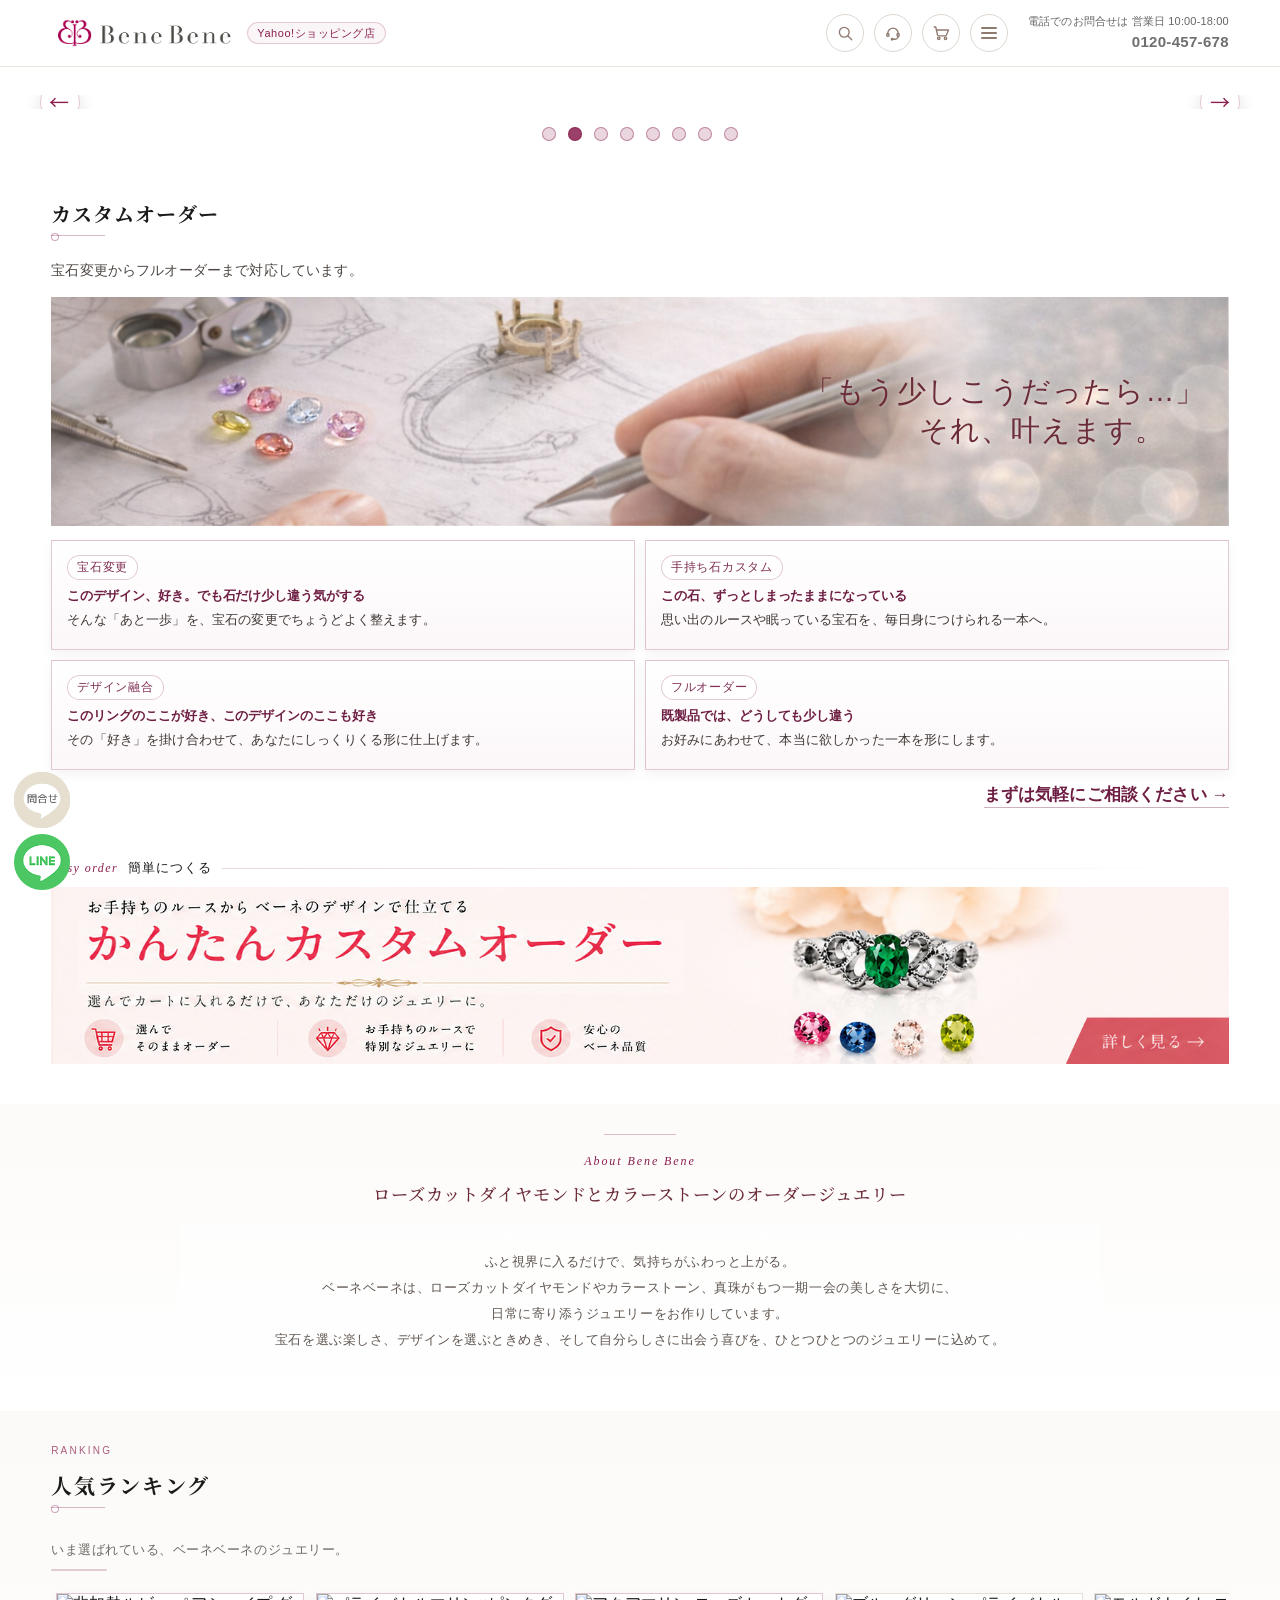
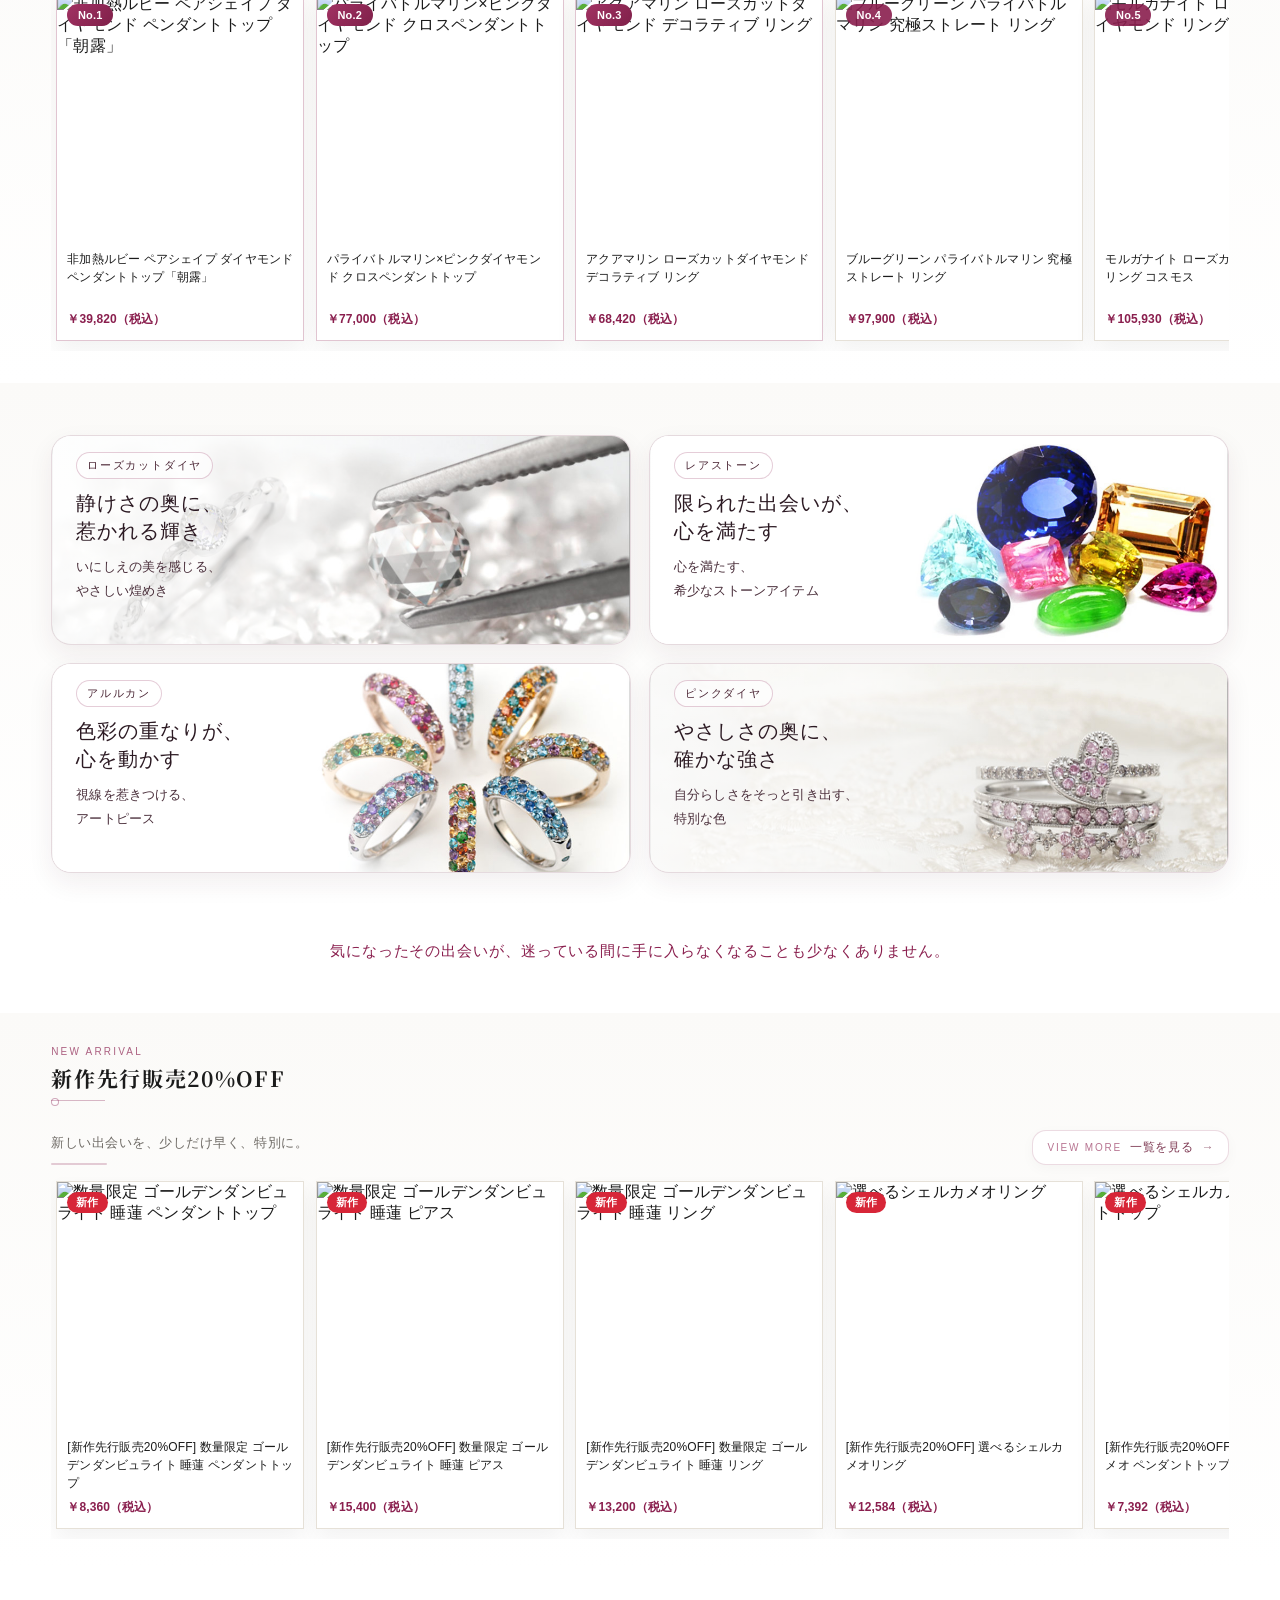
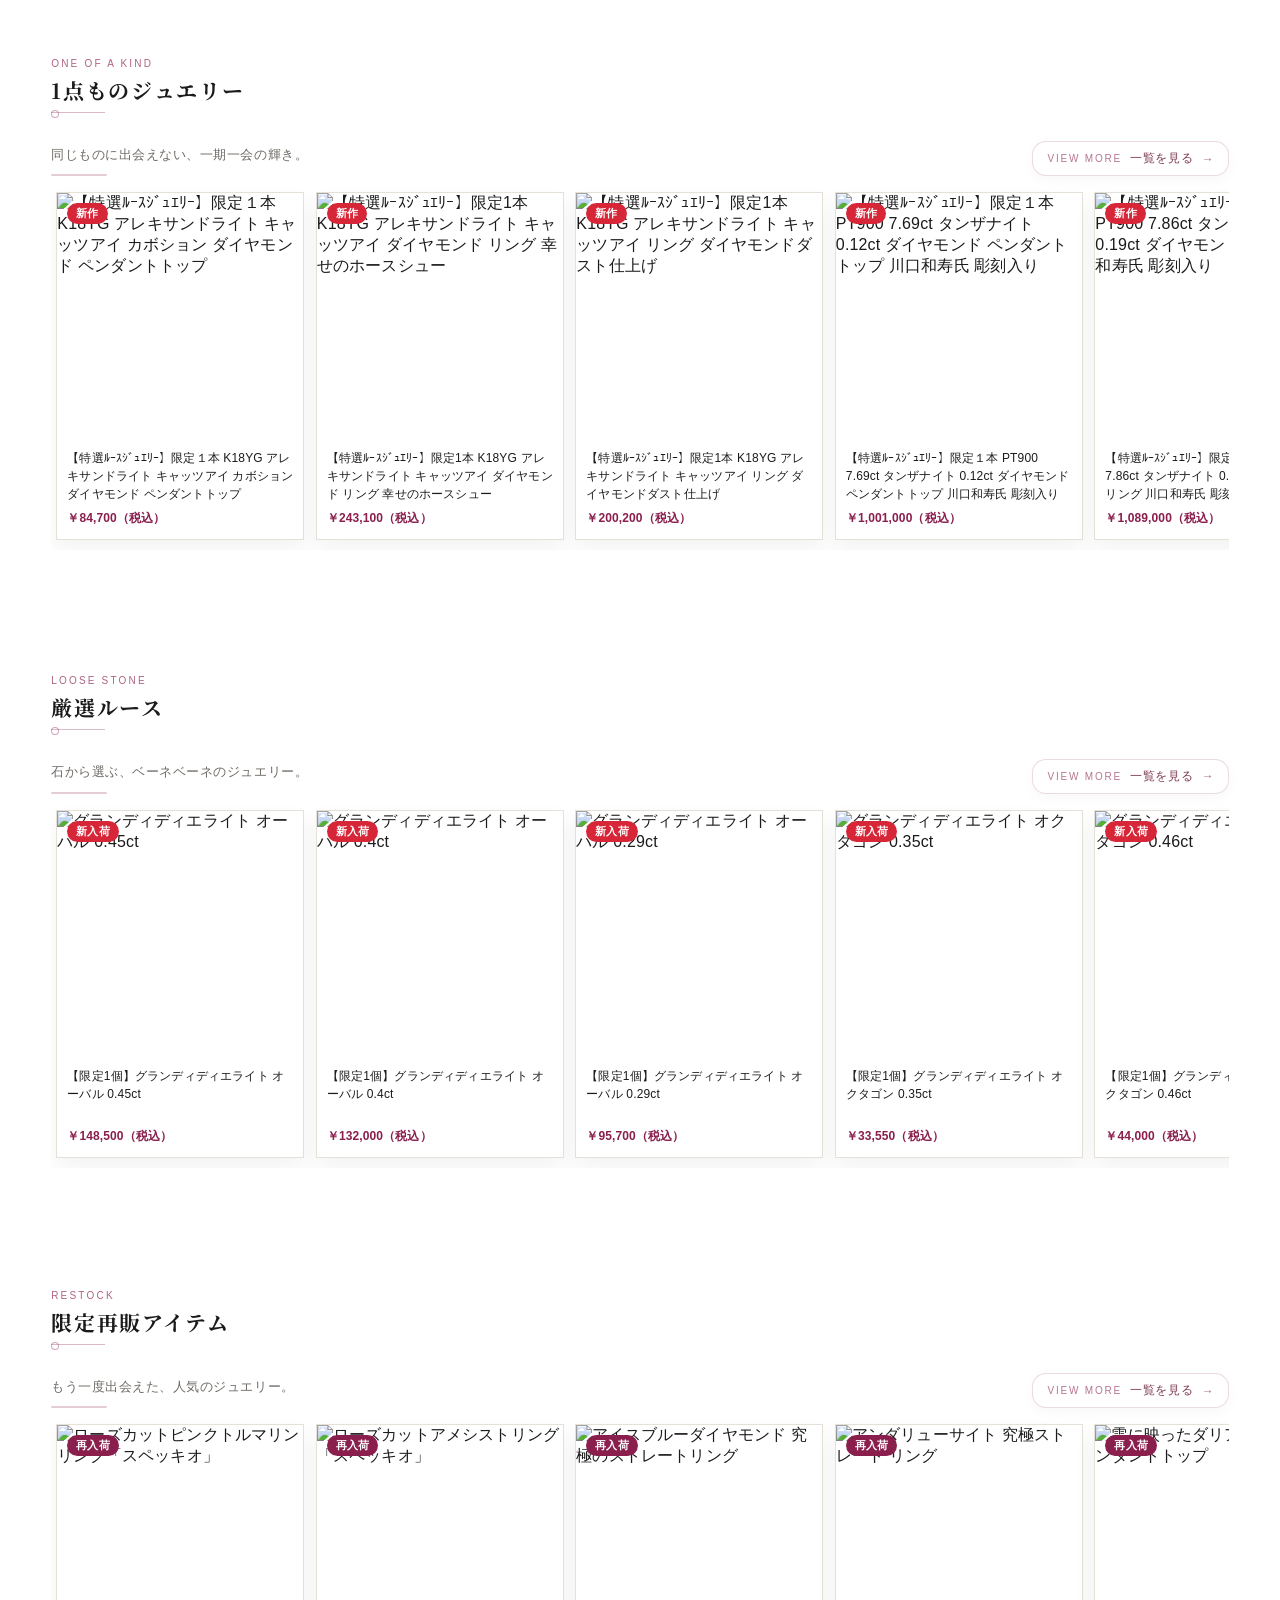
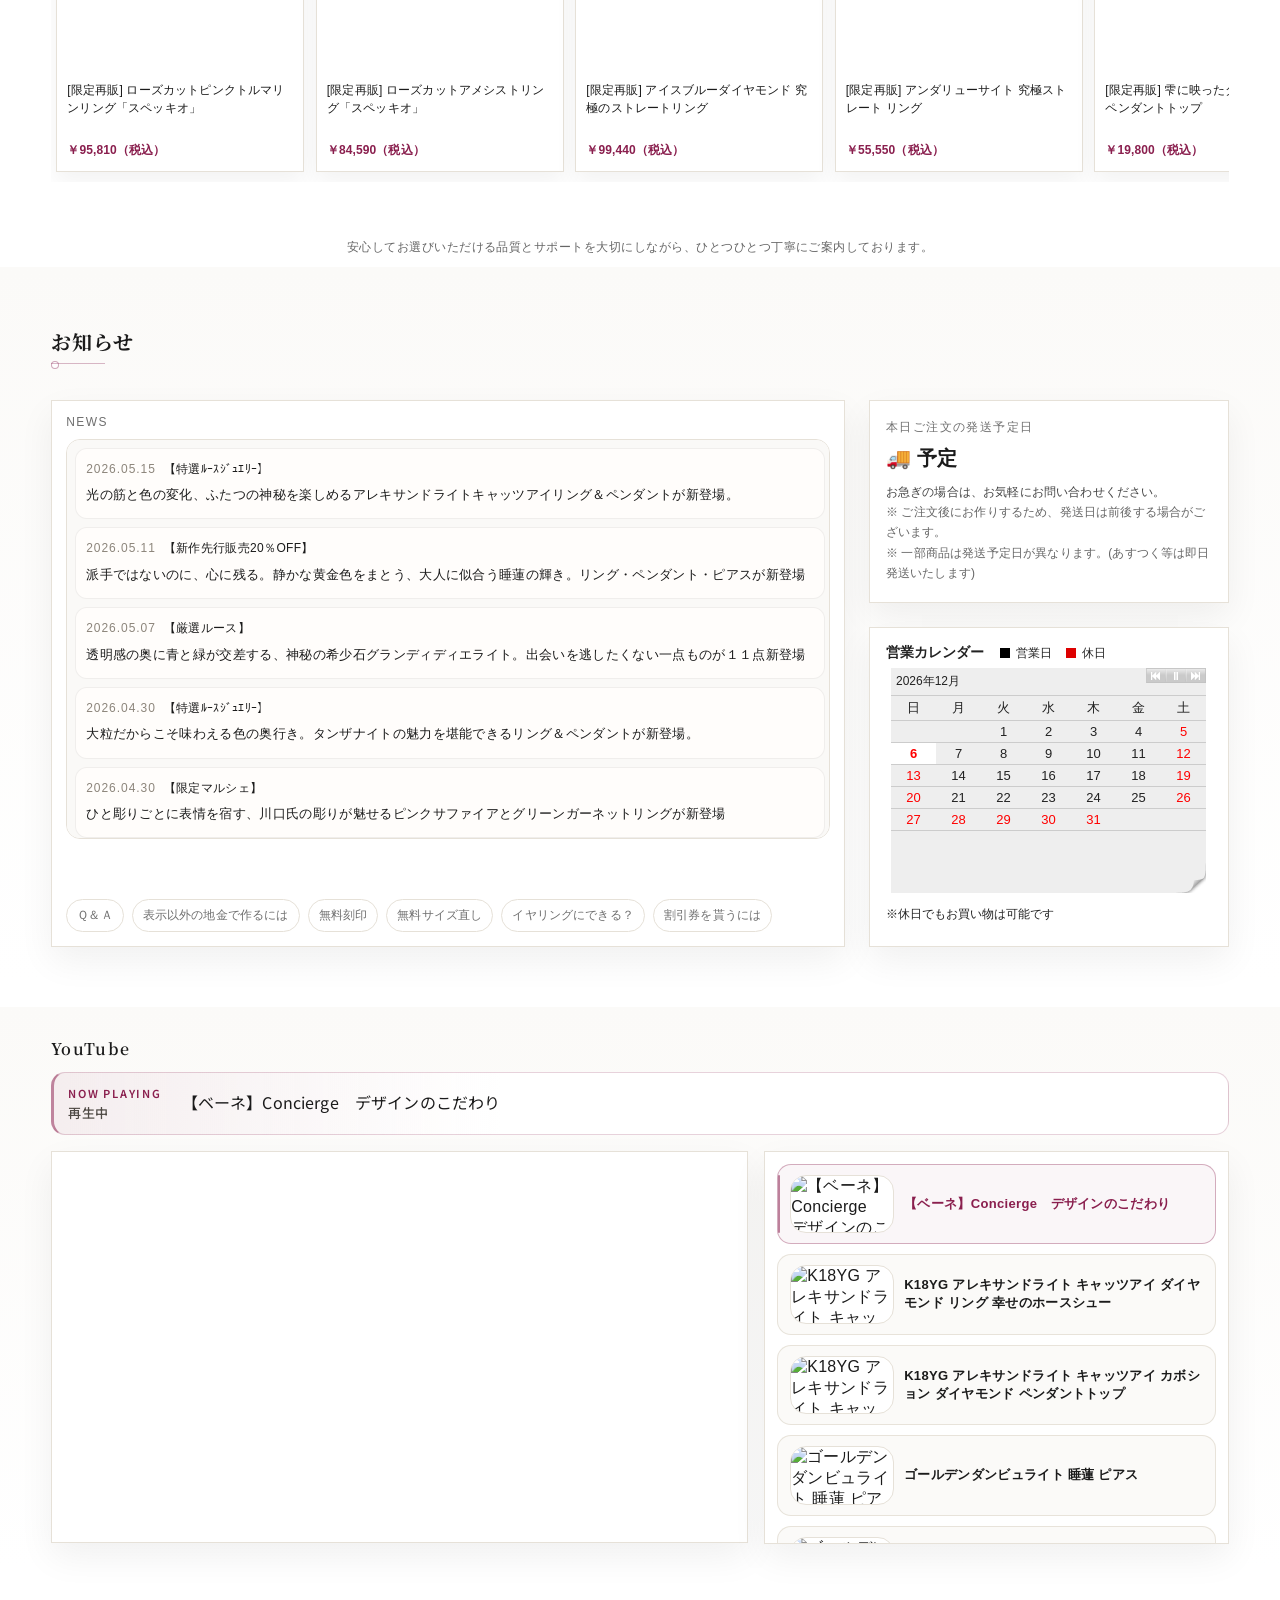
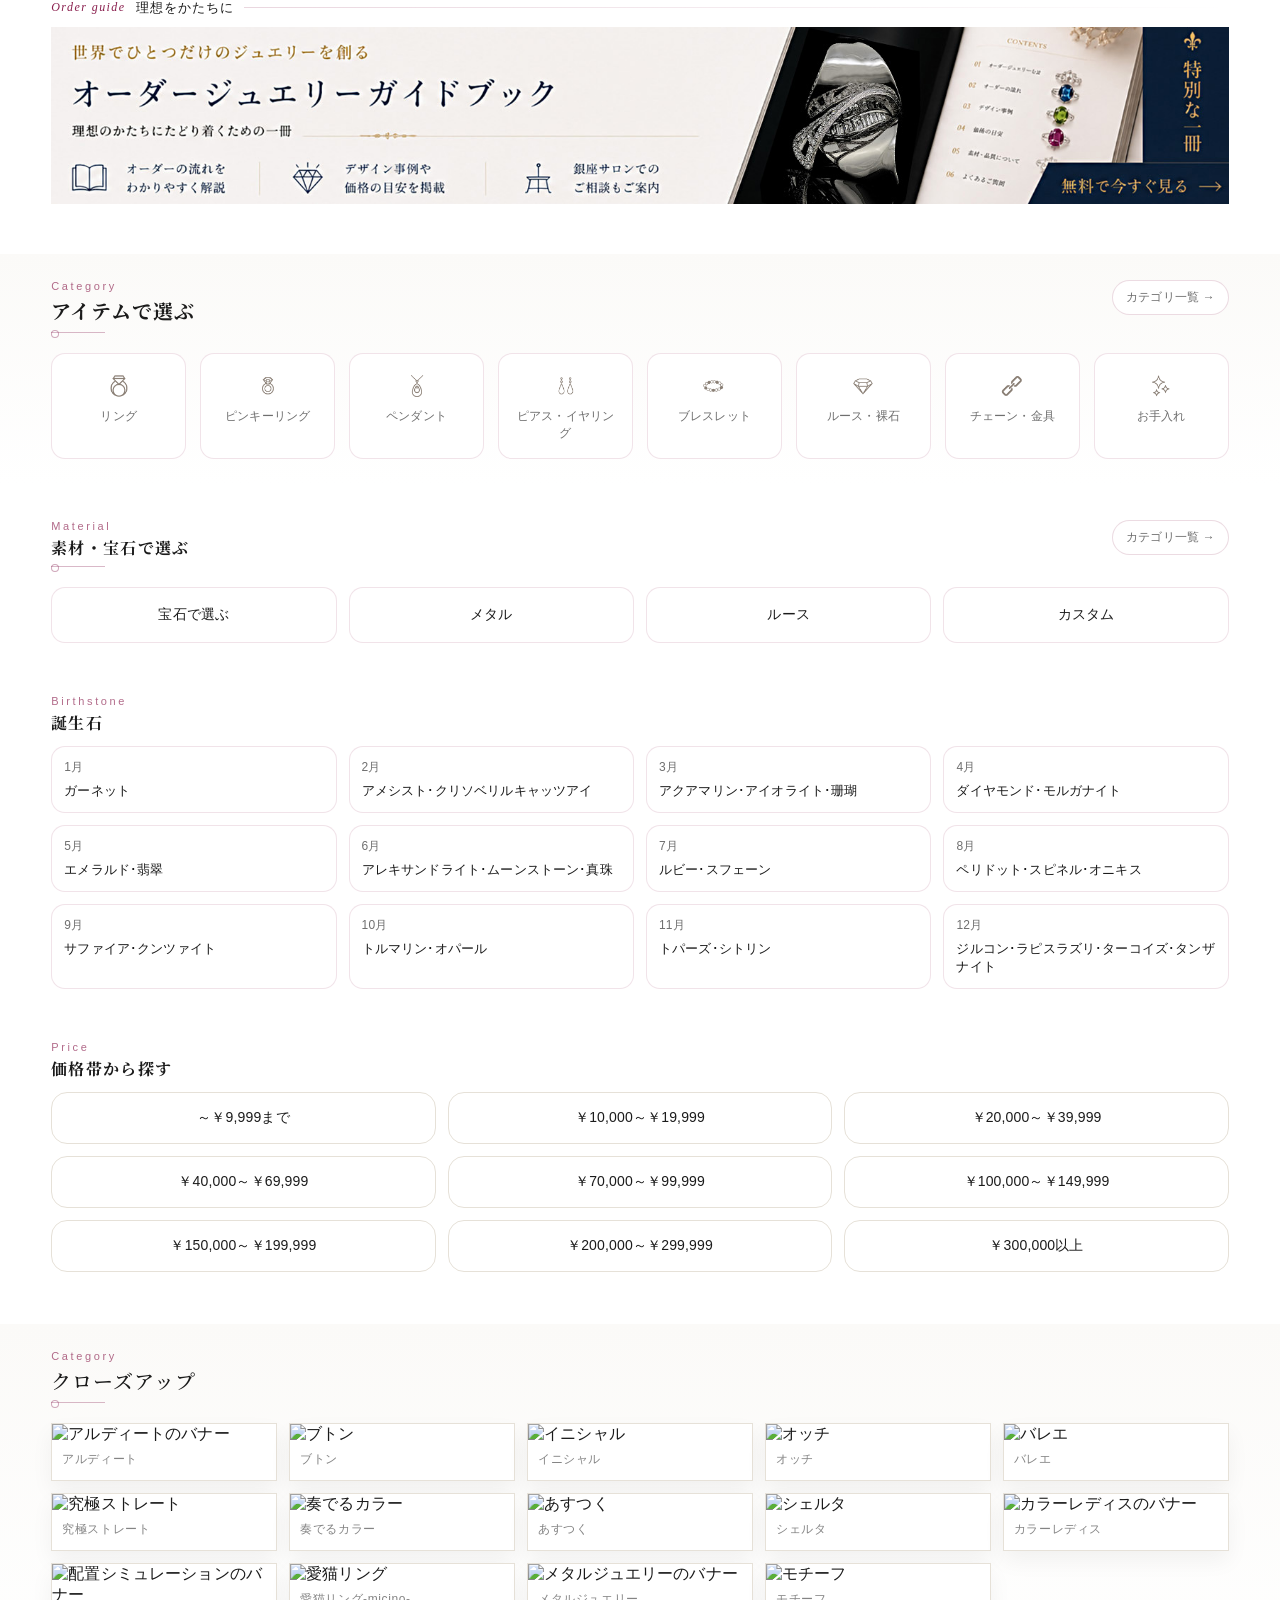
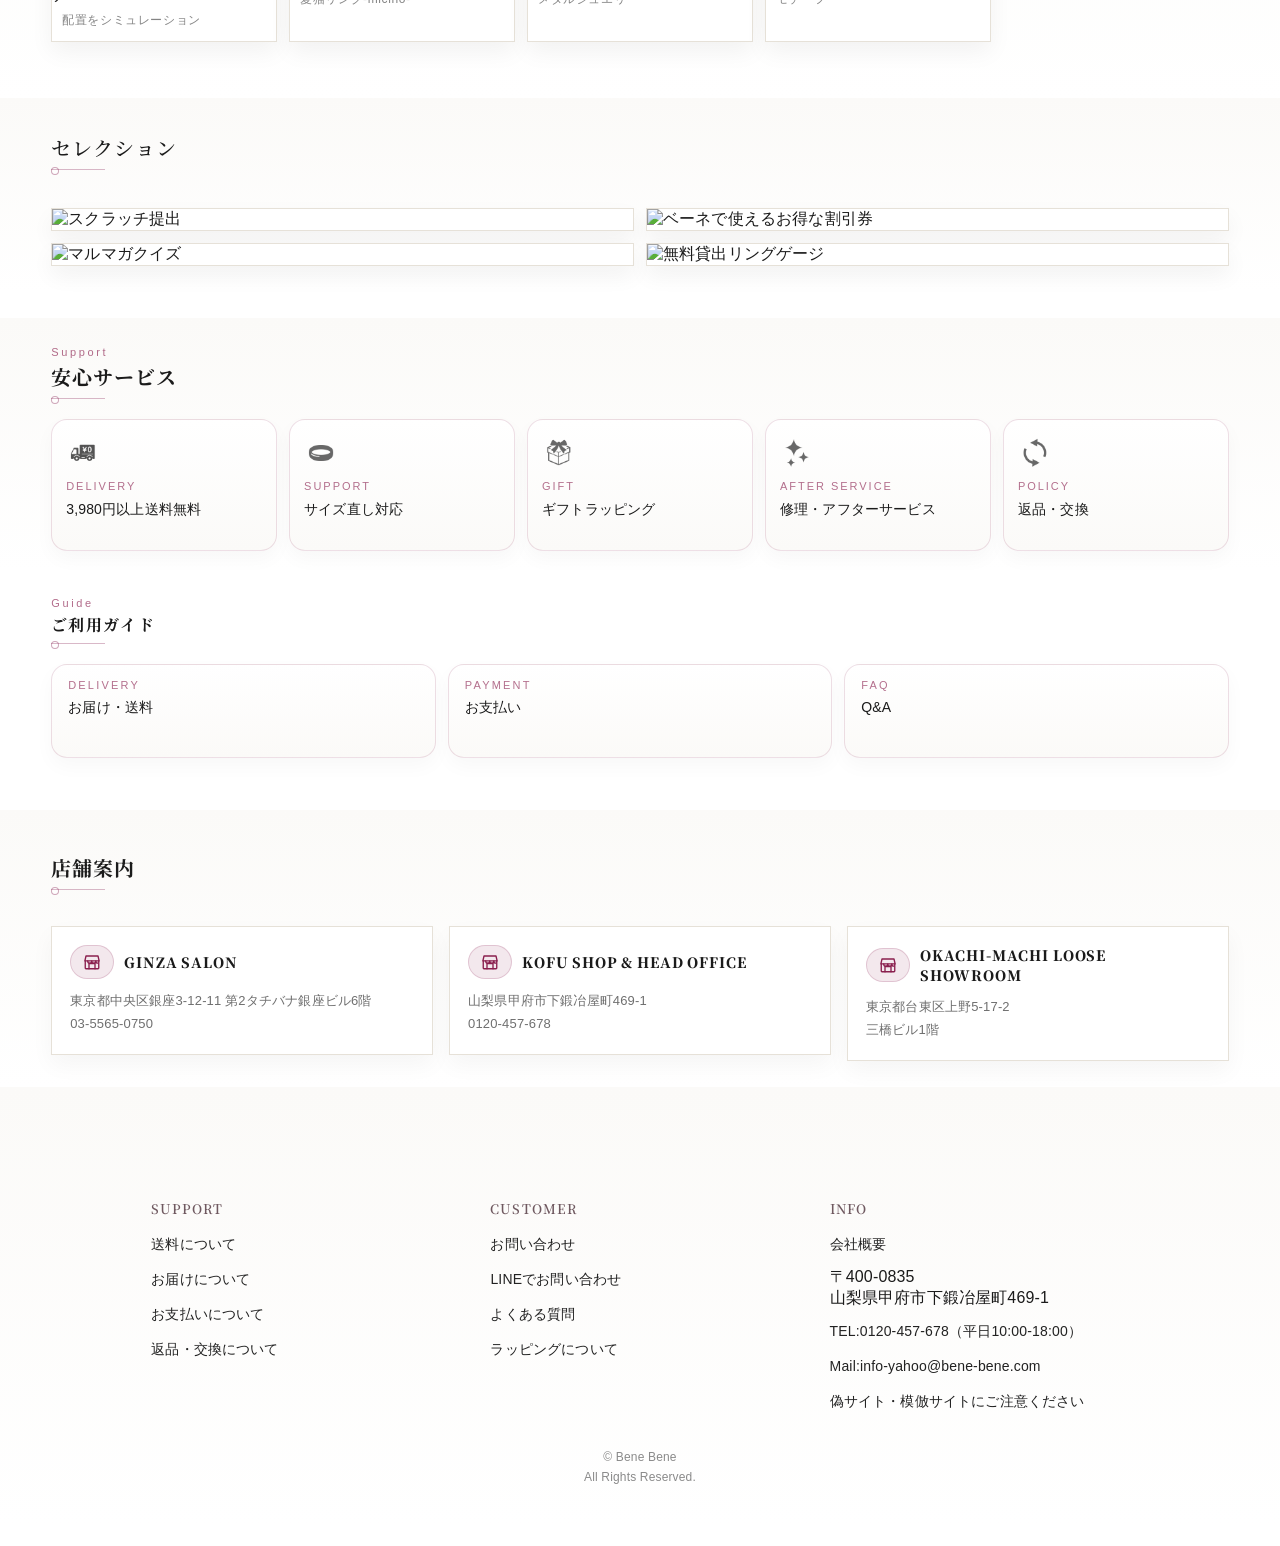
==== commit 3c7eef8c: "Organize shop labels for header and drawer" ====
--- a/index.html
+++ b/index.html
@@ -52,9 +52,12 @@
 <body>
 <header class="header" id="top">
 <div class="wrap headerRow">
+<div class="headerBrand">
 <a aria-label="トップへ" class="logo" href="#top">
 <img alt="Bene Bene" class="logoImg" src="assets/m_g_bene_logo.png"/>
 </a>
+<span class="pcShopLabel" aria-label="現在のショップ">Yahoo!ショッピング店</span>
+</div>
 <div aria-label="検索" class="searchWrap" role="search">
 <input aria-label="検索" id="q" placeholder="キーワード検索（例：パライバ / ピンクダイヤ / ローズカット）" type="search"/>
 </div>
@@ -1822,9 +1825,15 @@
 <script src="script.js"></script>
 <div class="gnavBackdrop menu-overlay" id="gnavBackdrop"></div><nav aria-label="メニュー" class="gnavDrawer" id="gnav">
 <div class="drawerTop">
+  <div class="drawerShopLabel" aria-label="現在のショップ">
+    <span class="drawerShopLabel__brand">ジュエリー工房ベーネベーネ</span>
+    <span class="drawerShopLabel__store">Yahoo!ショッピング店</span>
+  </div>
   <div class="drawerPhoneMeta">電話でのお問合せは　営業日 10:00-18:00</div>
   <a aria-label="電話をかける" class="drawerPhoneNum" href="tel:0120457678">0120-457-678</a>
   <div class="drawerActions">
+    <a aria-label="ログイン" class="drawerIco" href="https://login.yahoo.co.jp/">ログイン</a>
+    <a aria-label="マイページ" class="drawerIco" href="https://shopping.yahoo.co.jp/my/">マイページ</a>
     <button aria-label="検索" class="drawerIco" id="drawerSearchBtn" type="button">検索</button>
     <a aria-label="MAILMAGAZINE" class="drawerIco" href="https://snlweb.shopping.yahoo.co.jp/shp_snl/optin/select/benebene/">MAILMAGAZINE</a>
   </div>
--- a/styles.css
+++ b/styles.css
@@ -185,7 +185,24 @@
   -webkit-backdrop-filter:blur(10px);
 }
 .headerRow{display:flex;align-items:center;justify-content:space-between;gap:14px;padding-block:14px}
-.logo{display:flex;align-items:center;gap:10px}
+.headerBrand{display:flex;align-items:center;min-width:0;flex:0 1 auto}
+.logo{display:flex;align-items:center;gap:10px;flex:0 0 auto}
+.pcShopLabel{
+  display:inline-flex;
+  align-items:center;
+  min-height:22px;
+  margin-left:10px;
+  padding:2px 9px;
+  border:1px solid rgba(138,31,78,.20);
+  border-radius:var(--radius-pill);
+  background:rgba(138,31,78,.045);
+  color:var(--accent);
+  font-size:11px;
+  font-weight:500;
+  line-height:1.35;
+  letter-spacing:.05em;
+  white-space:nowrap;
+}
 .logoMark{width:34px;height:34px;border-radius:var(--radius-card-xs);border:1px solid rgba(230,225,216,1);background:radial-gradient(circle at 30% 30%,#fff,#efe5cf);box-shadow:0 10px 22px rgba(0,0,0,.08)}
 .logoText{font-weight:900;letter-spacing:.06em}
 .searchWrap{flex:1;display:flex;justify-content:center}
@@ -1594,7 +1611,7 @@
 
 
 /* v69: Use image logo in header */
-a.logo{ display:flex; align-items:center; gap:10px; }
+a.logo{ display:flex; align-items:center; gap:10px; flex:0 0 auto; }
 a.logo .logoMark, a.logo .logoText{ display:none !important; }
 a.logo .logoImg{
   height: 28px;
@@ -2368,9 +2385,34 @@
   border-bottom:1px solid rgba(0,0,0,.08);
   background:#fff;
 }
+.drawerShopLabel{
+  display:none;
+  margin-bottom:14px;
+  padding:12px 13px;
+  border:1px solid rgba(138,31,78,.16);
+  border-radius:14px;
+  background:rgba(138,31,78,.04);
+  color:var(--text);
+  line-height:1.45;
+}
+.drawerShopLabel__brand,
+.drawerShopLabel__store{
+  display:block;
+}
+.drawerShopLabel__brand{
+  font-size:12px;
+  letter-spacing:.05em;
+}
+.drawerShopLabel__store{
+  margin-top:2px;
+  color:var(--accent);
+  font-size:13px;
+  font-weight:600;
+  letter-spacing:.06em;
+}
 .drawerPhoneMeta{ font-size:12px; color:#666; }
 .drawerPhoneNum{ display:inline-block; margin-top:6px; font-size:16px; font-weight:700; color:#222; text-decoration:none; }
-.drawerActions{ display:flex; gap:10px; margin-top:10px; }
+.drawerActions{ display:grid; grid-template-columns:repeat(2, minmax(0, 1fr)); gap:10px; margin-top:10px; }
 .drawerIco{
   flex:1;
   height:40px;
@@ -2430,6 +2472,12 @@
 }
 
 @media (max-width:979px){
+  .headerBrand{
+    flex:1 1 auto;
+  }
+  .pcShopLabel{
+    display:none;
+  }
   .headerActions{
     display:flex;
     align-items:center;
@@ -2455,7 +2503,8 @@
     height:100dvh;
     padding-top:0;
   }
-  #gnav.gnavDrawer .drawerTop{ padding:20px 14px 6px; margin:0; }
+  #gnav.gnavDrawer .drawerTop{ padding:20px 14px 10px; margin:0; }
+  #gnav.gnavDrawer .drawerShopLabel{ display:block; }
   #gnav.gnavDrawer .gnavInner{ padding:4px 14px 40px; margin:0; }
   #gnav.gnavDrawer .gnavTitle{ margin:0 0 4px; }
 
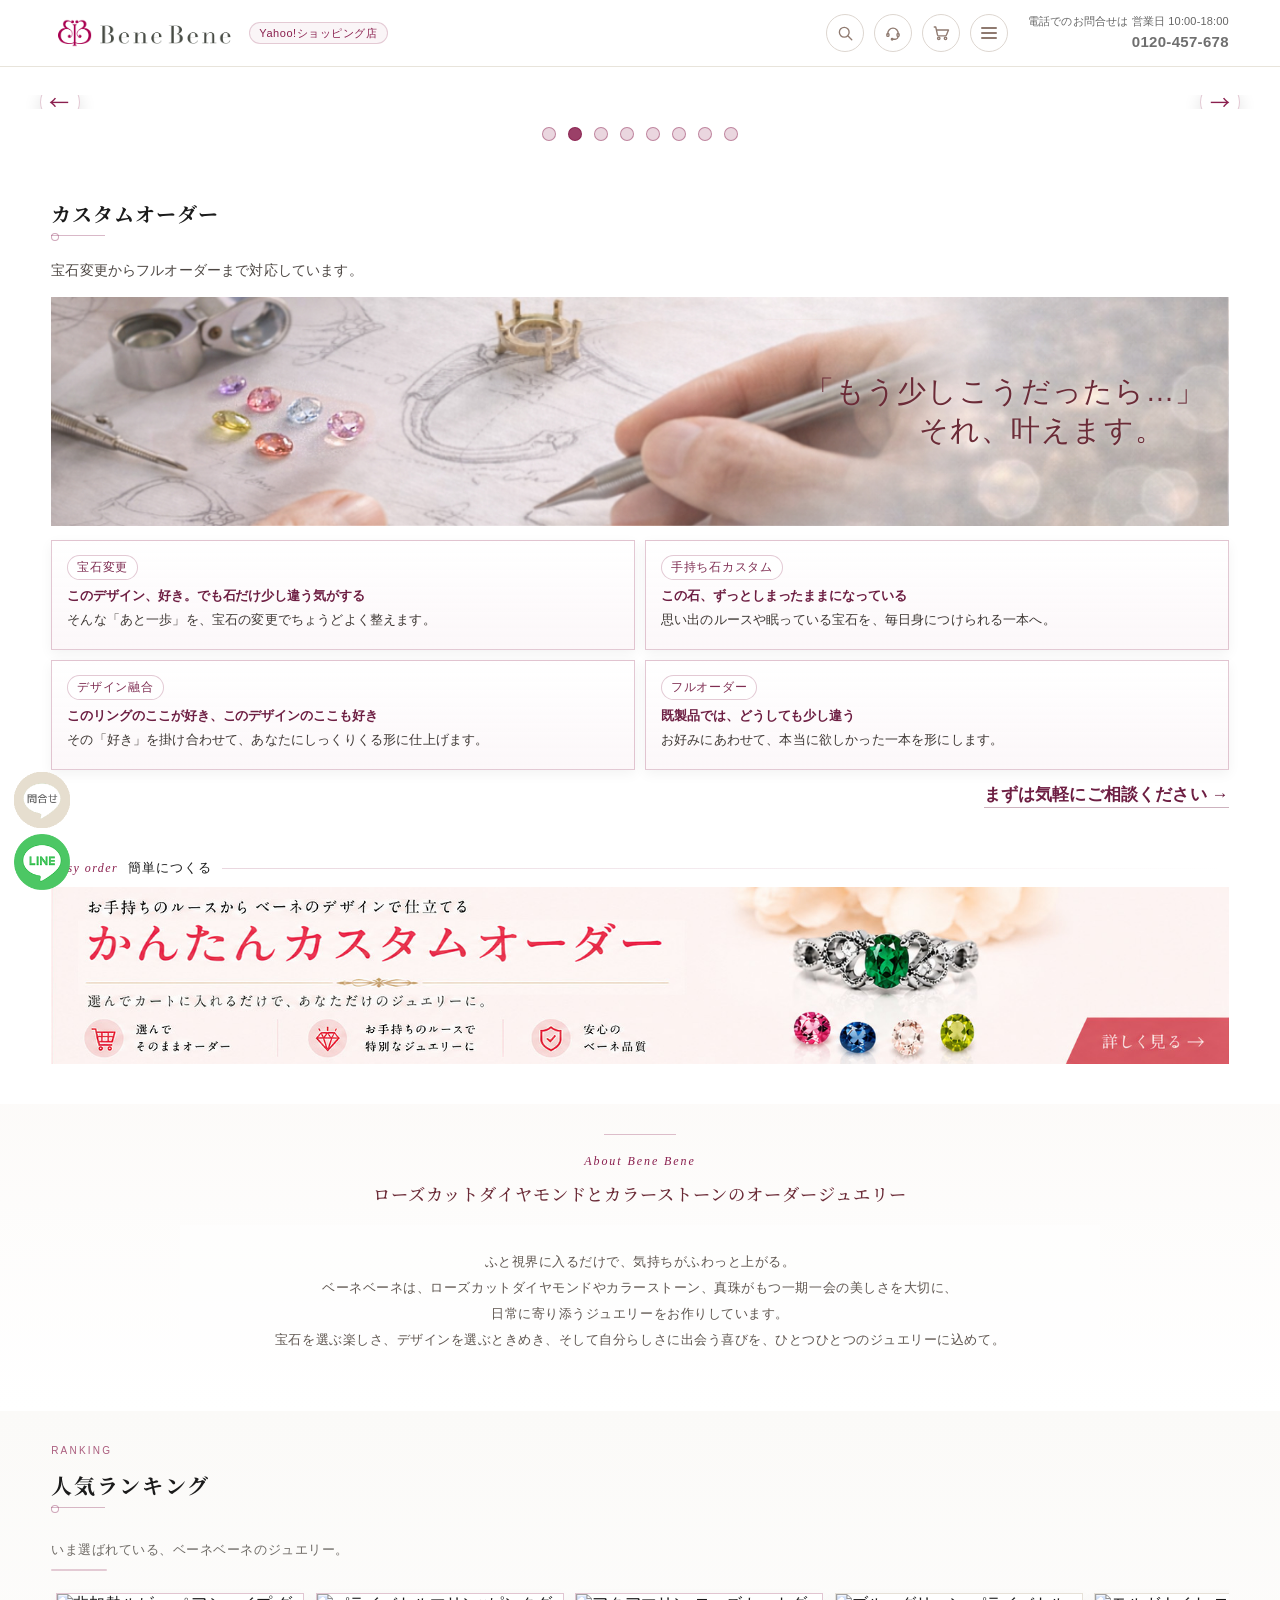
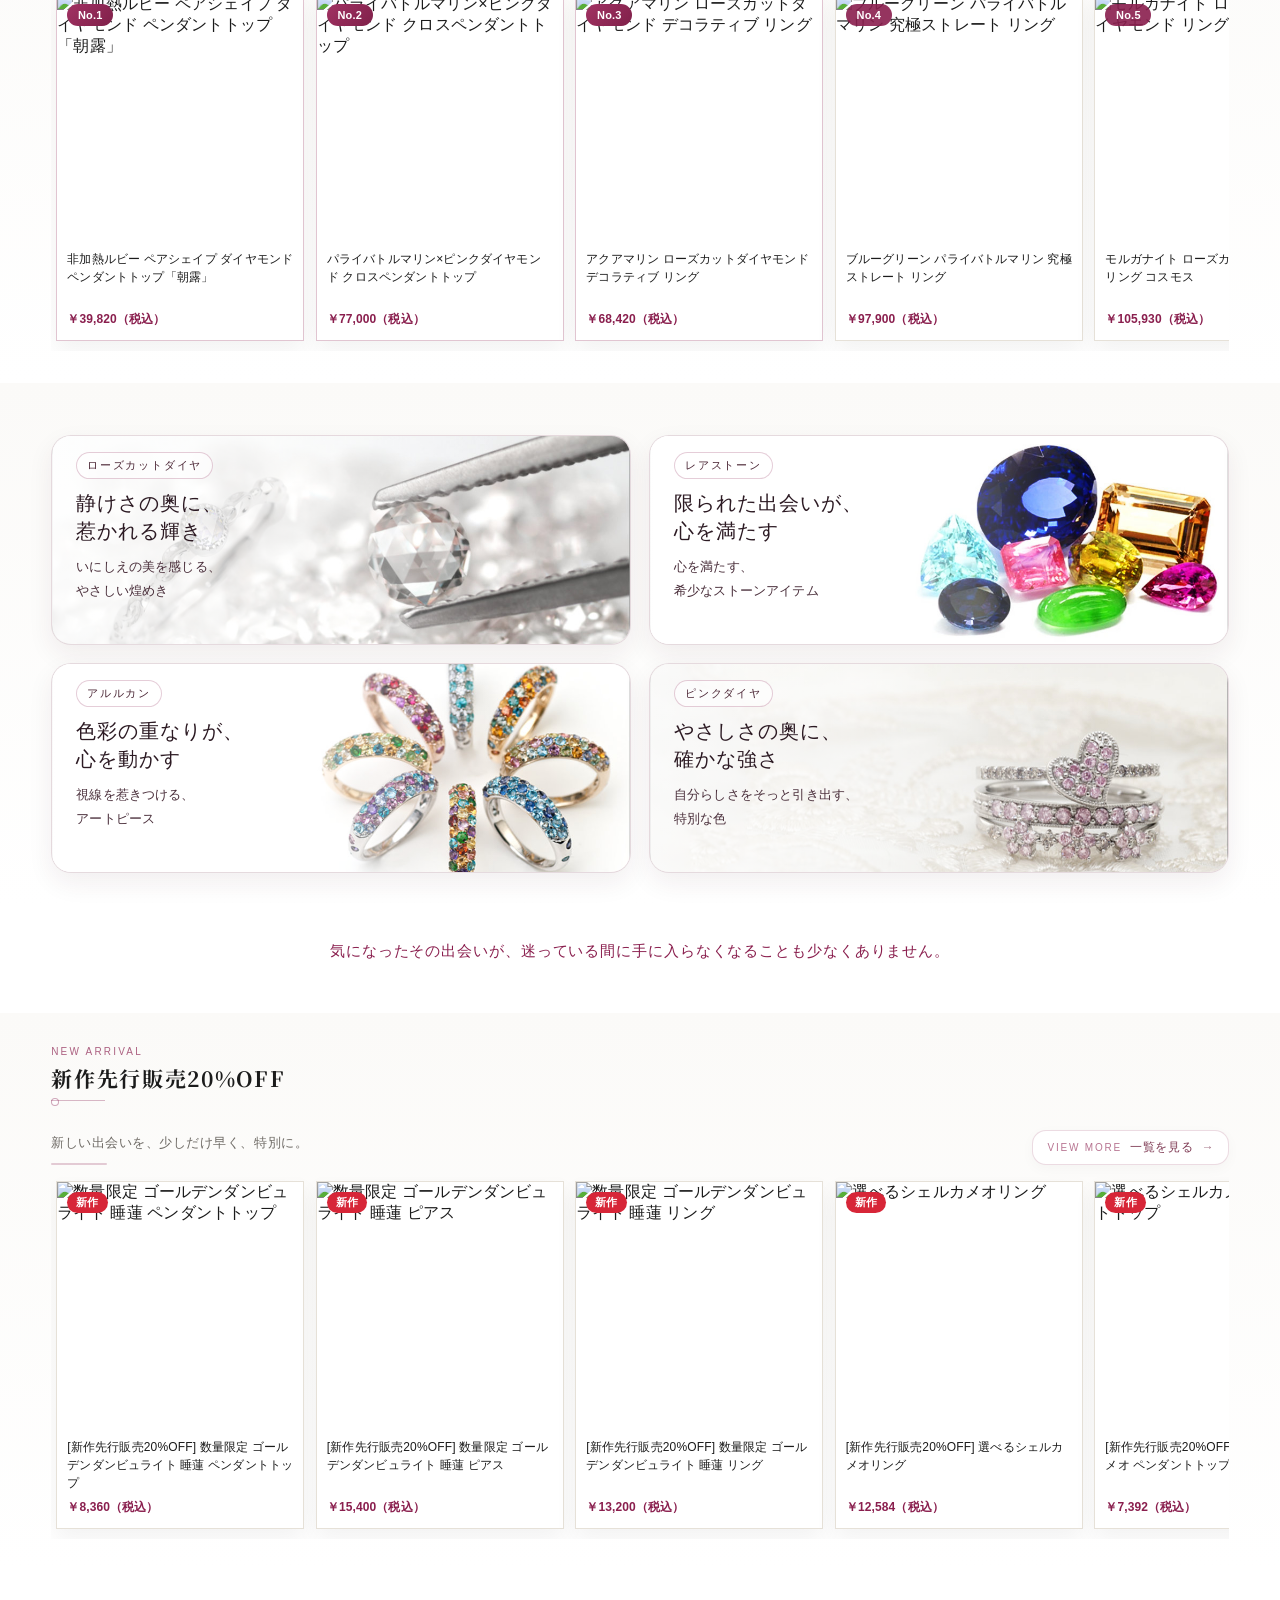
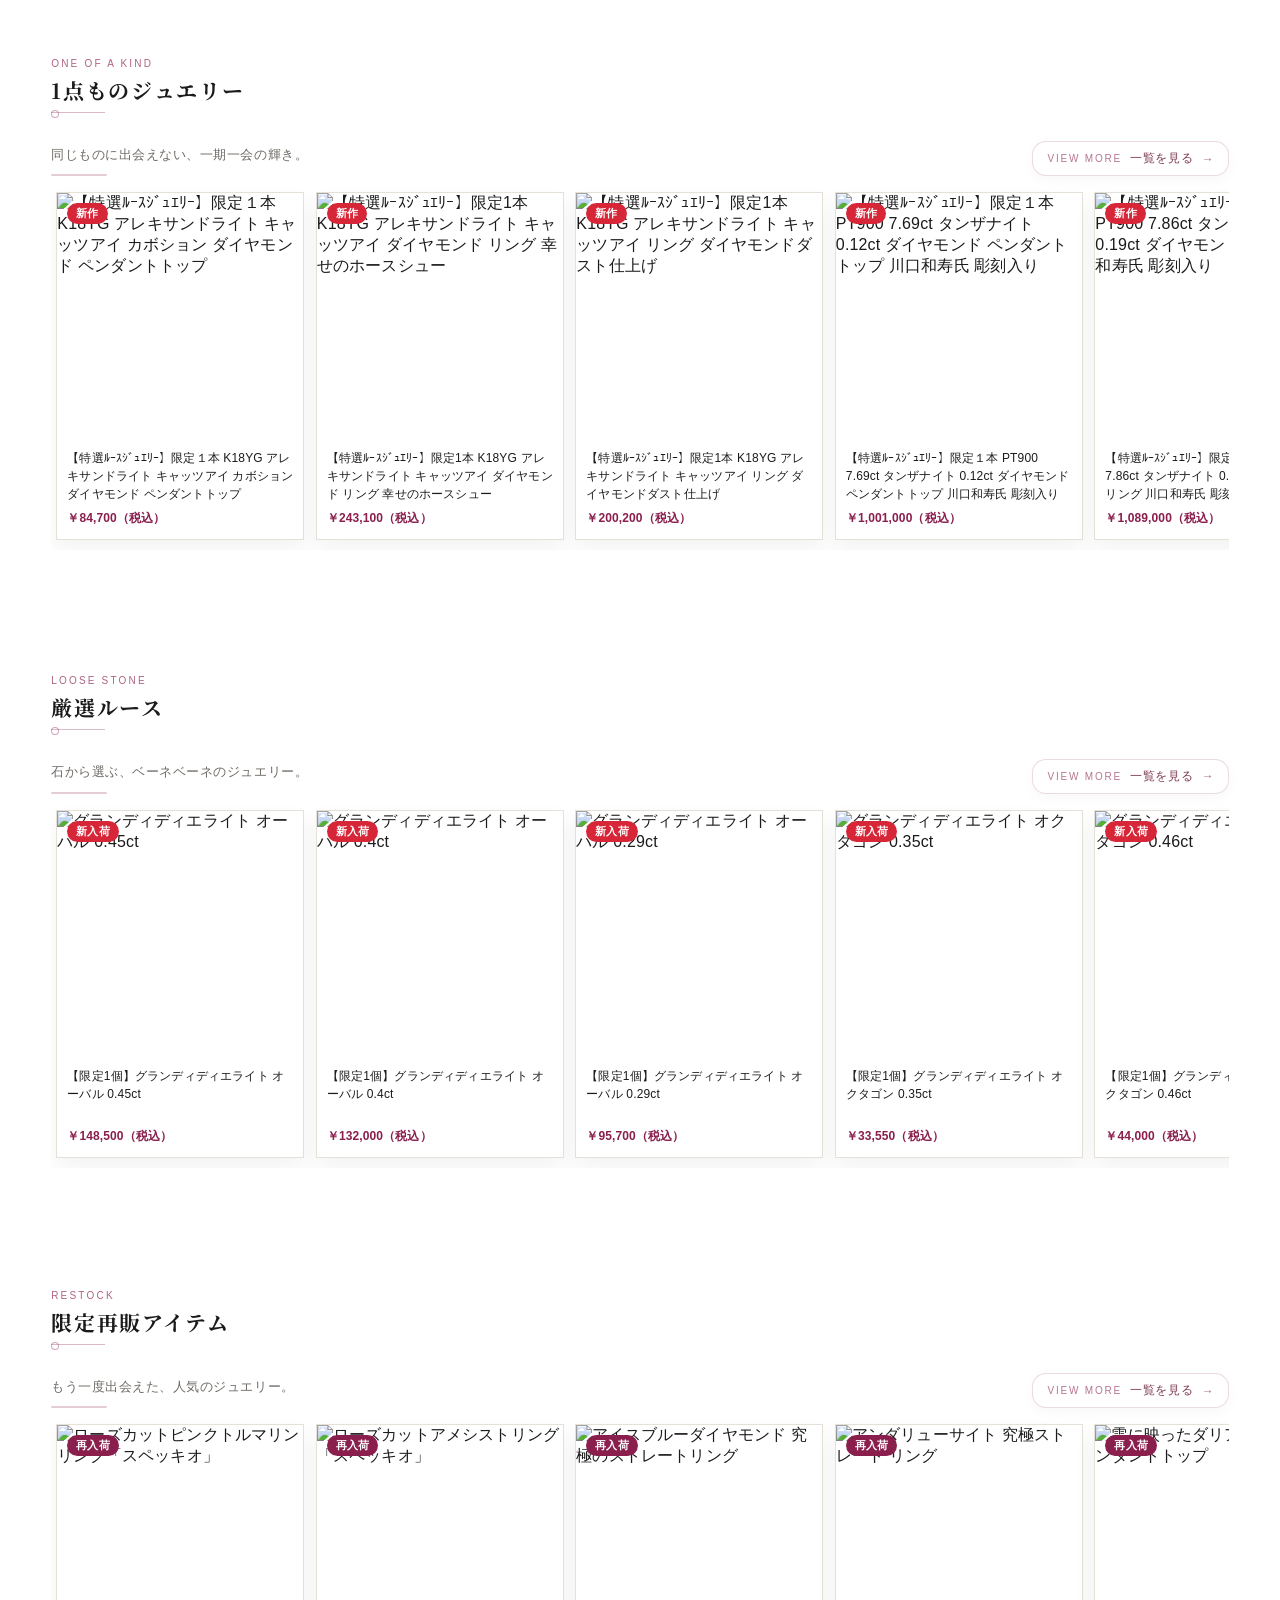
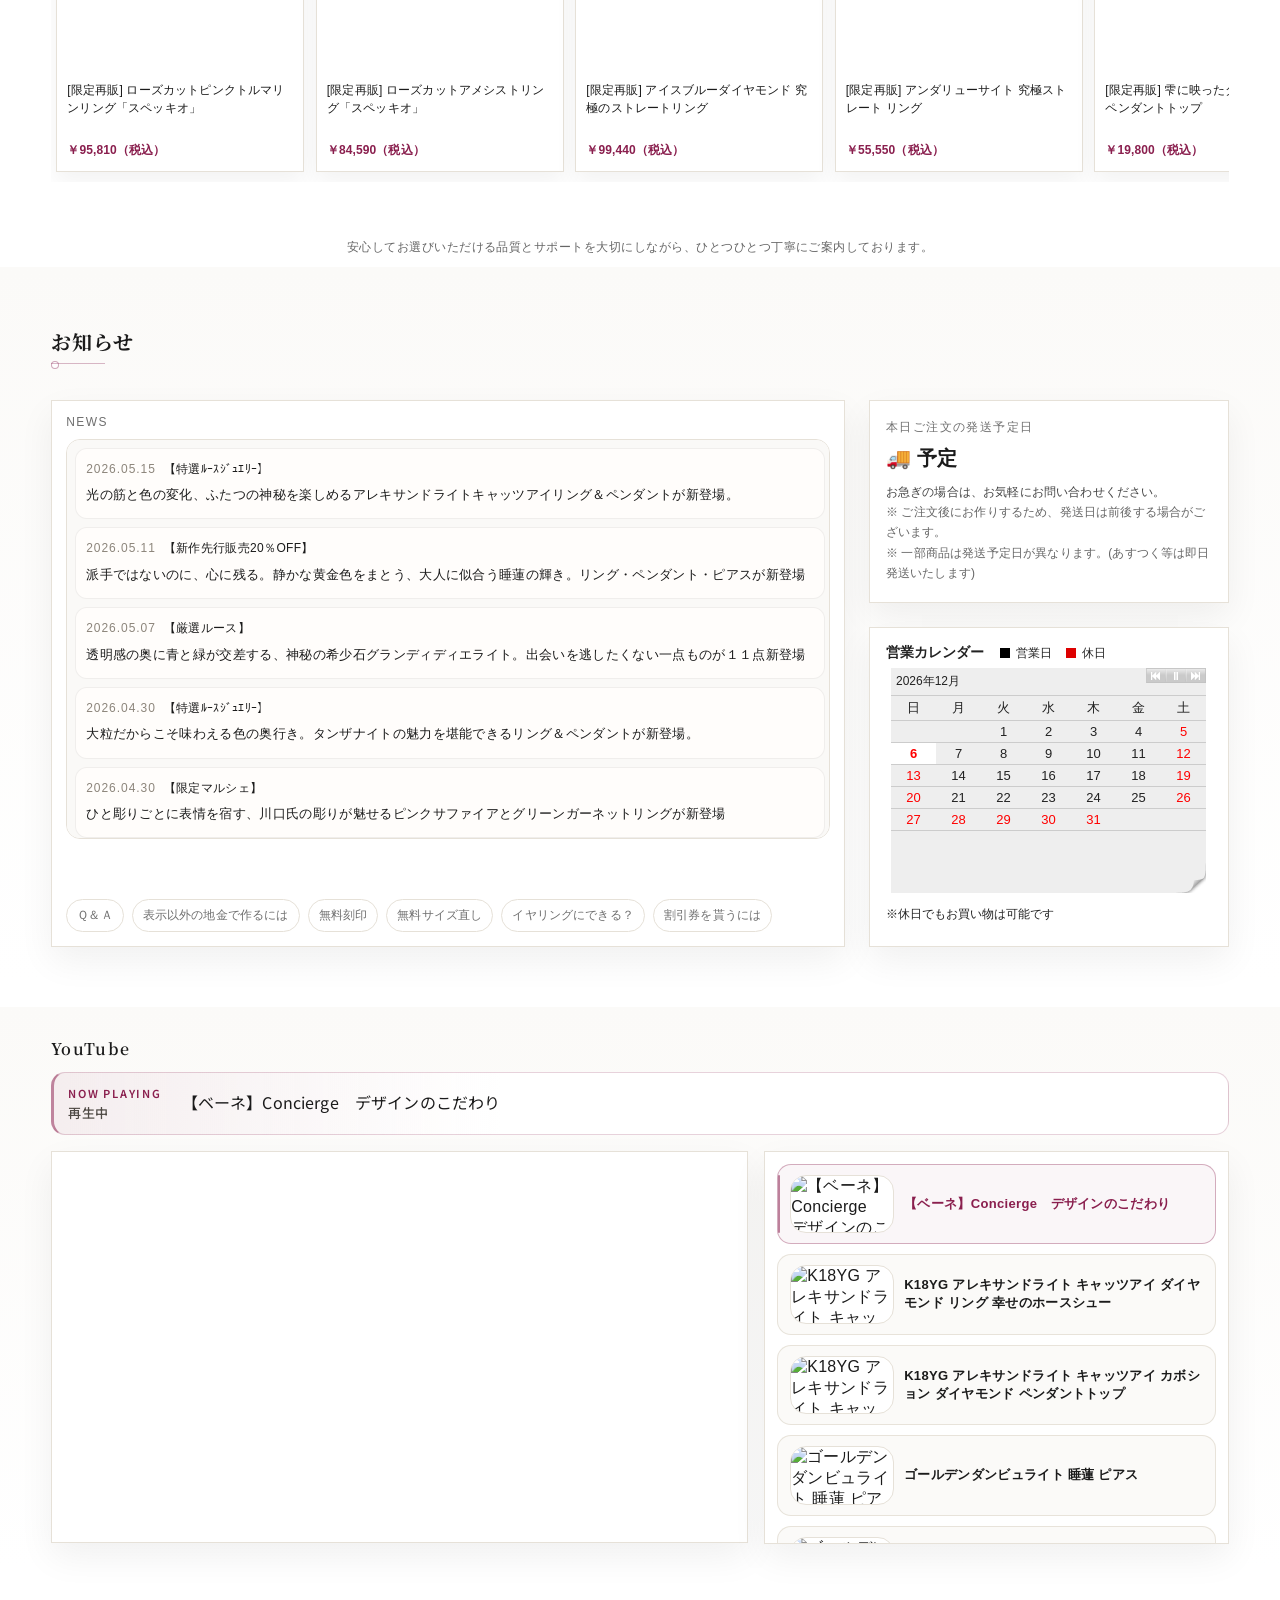
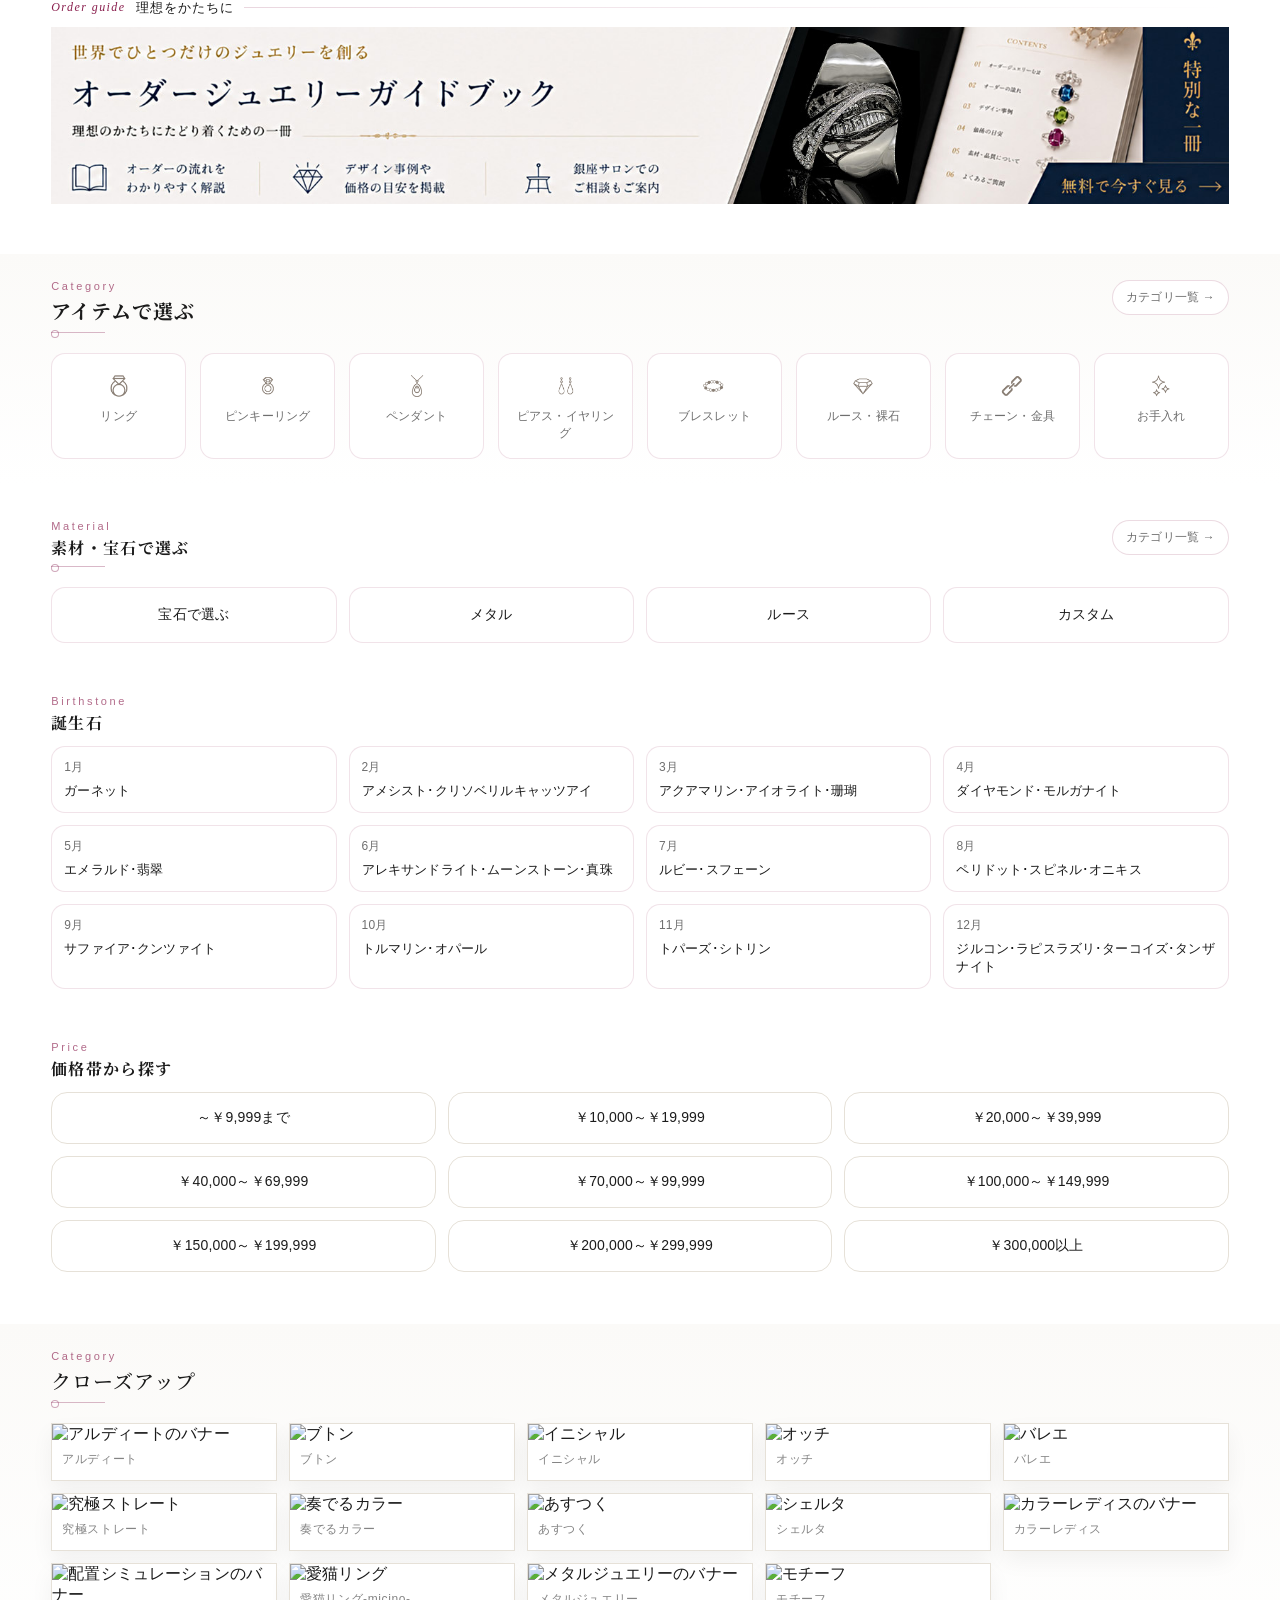
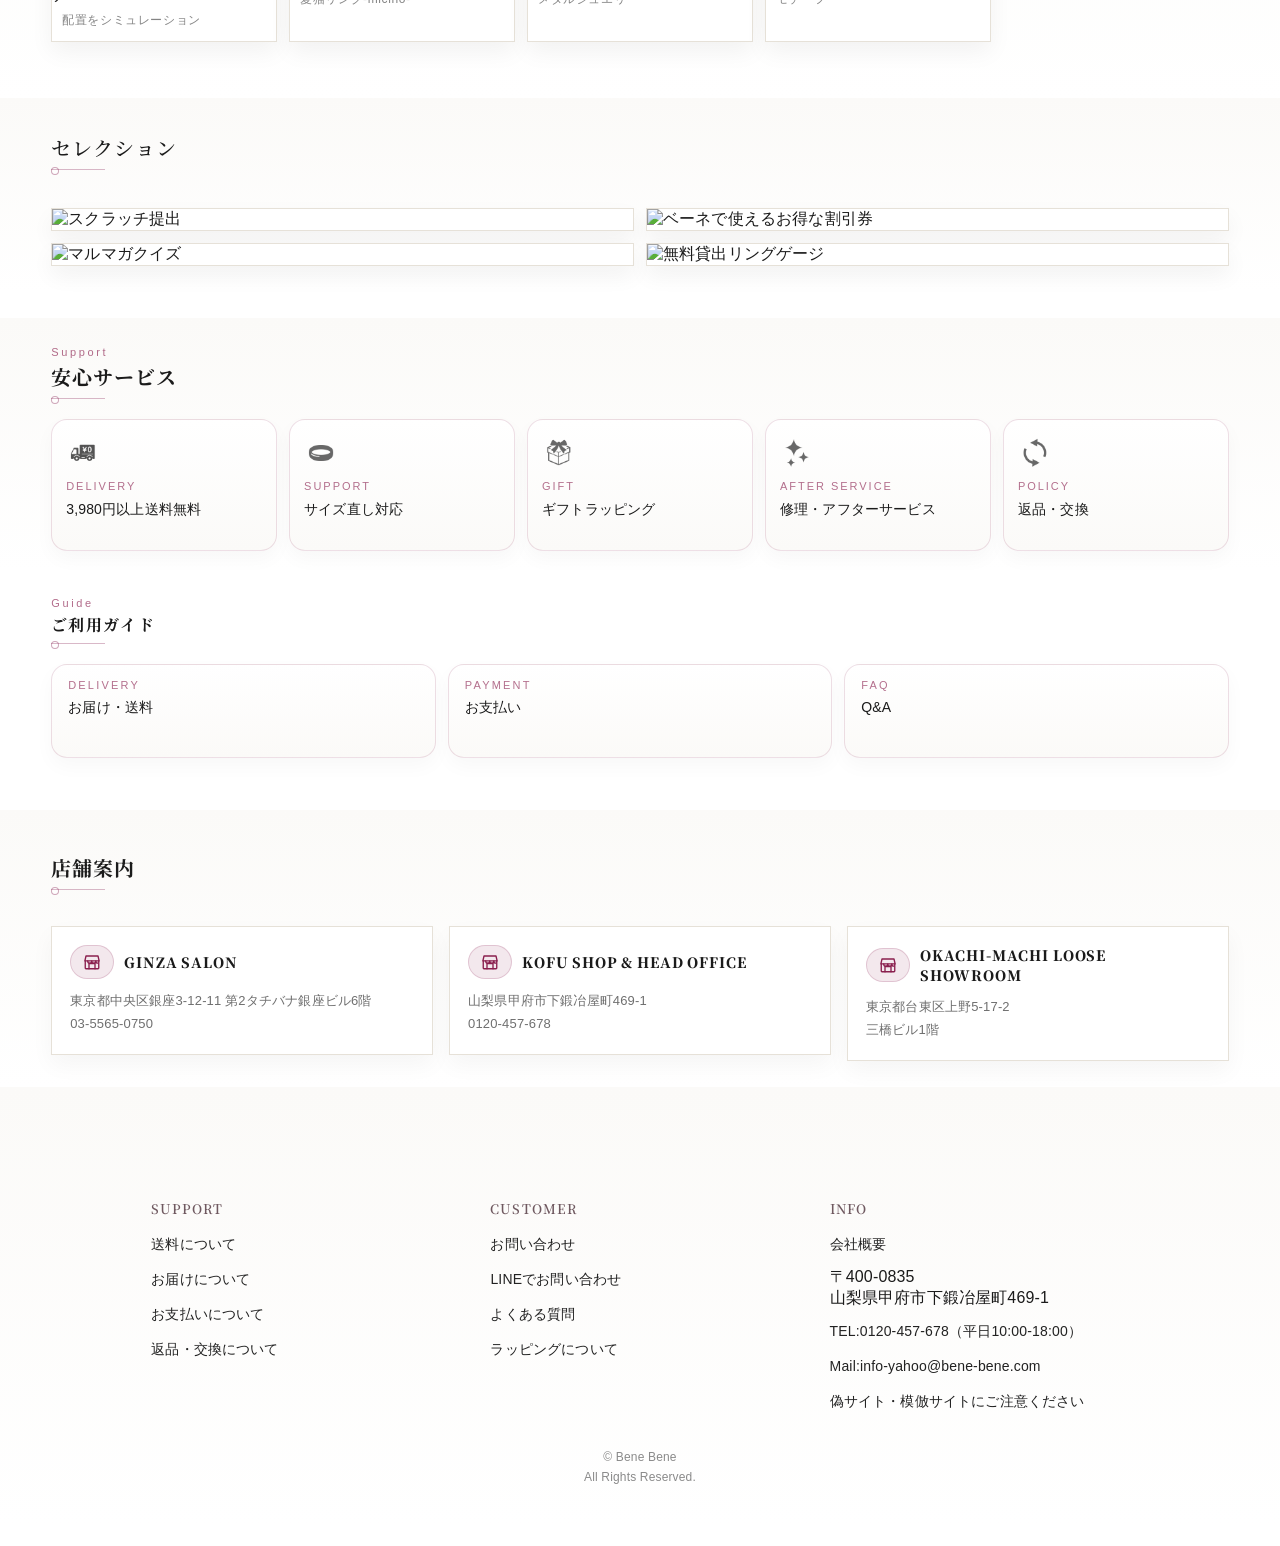
==== commit 3602ee99: "Unify Yahoo header shop labels" ====
--- a/index.html
+++ b/index.html
@@ -1835,7 +1835,7 @@
     <a aria-label="ログイン" class="drawerIco" href="https://login.yahoo.co.jp/">ログイン</a>
     <a aria-label="マイページ" class="drawerIco" href="https://shopping.yahoo.co.jp/my/">マイページ</a>
     <button aria-label="検索" class="drawerIco" id="drawerSearchBtn" type="button">検索</button>
-    <a aria-label="MAILMAGAZINE" class="drawerIco" href="https://snlweb.shopping.yahoo.co.jp/shp_snl/optin/select/benebene/">MAILMAGAZINE</a>
+    <a aria-label="メールマガジン" class="drawerIco" href="https://snlweb.shopping.yahoo.co.jp/shp_snl/optin/select/benebene/">メールマガジン</a>
   </div>
 </div>
 <button aria-label="閉じる" class="gnavClose" type="button">×</button>
--- a/styles.css
+++ b/styles.css
@@ -191,7 +191,7 @@
   display:inline-flex;
   align-items:center;
   min-height:22px;
-  margin-left:10px;
+  margin-left:12px;
   padding:2px 9px;
   border:1px solid rgba(138,31,78,.20);
   border-radius:var(--radius-pill);
@@ -2388,10 +2388,10 @@
 .drawerShopLabel{
   display:none;
   margin-bottom:14px;
-  padding:12px 13px;
-  border:1px solid rgba(138,31,78,.16);
-  border-radius:14px;
-  background:rgba(138,31,78,.04);
+  padding:0;
+  border:0;
+  border-radius:0;
+  background:transparent;
   color:var(--text);
   line-height:1.45;
 }
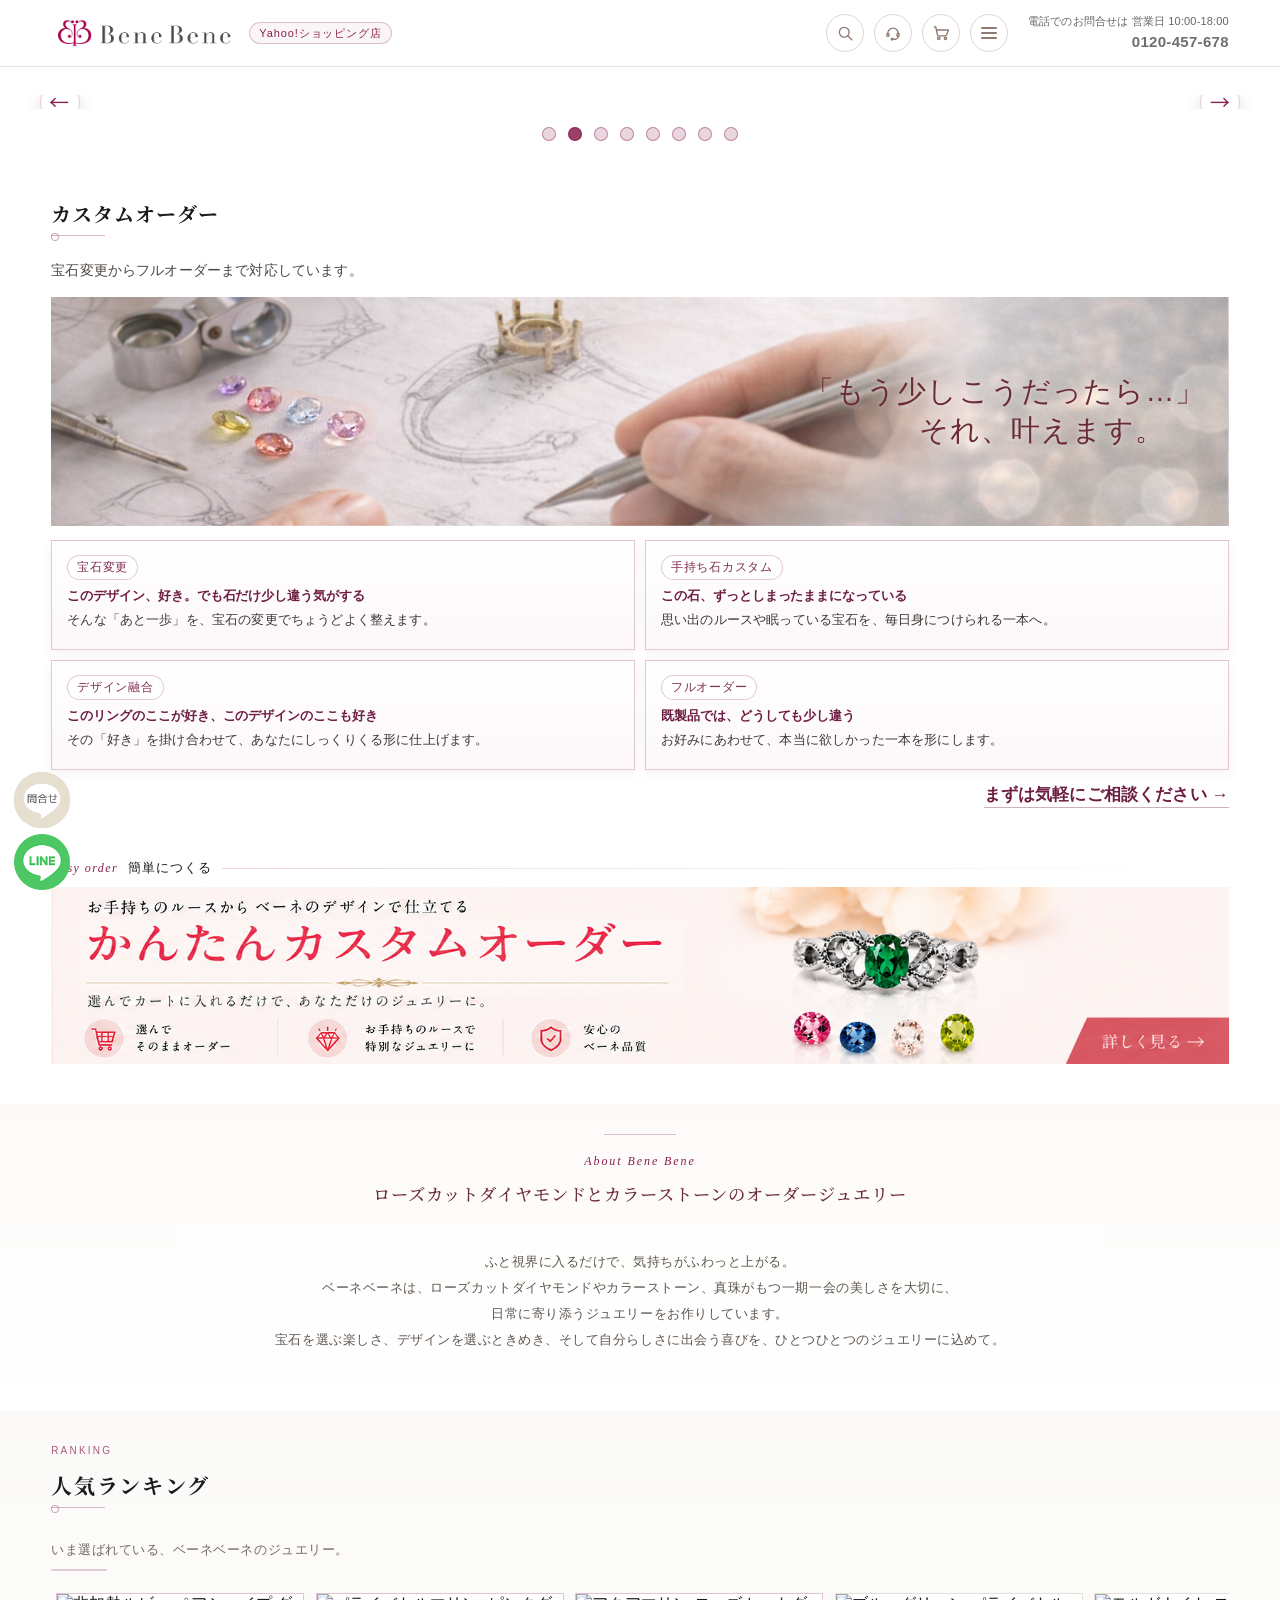
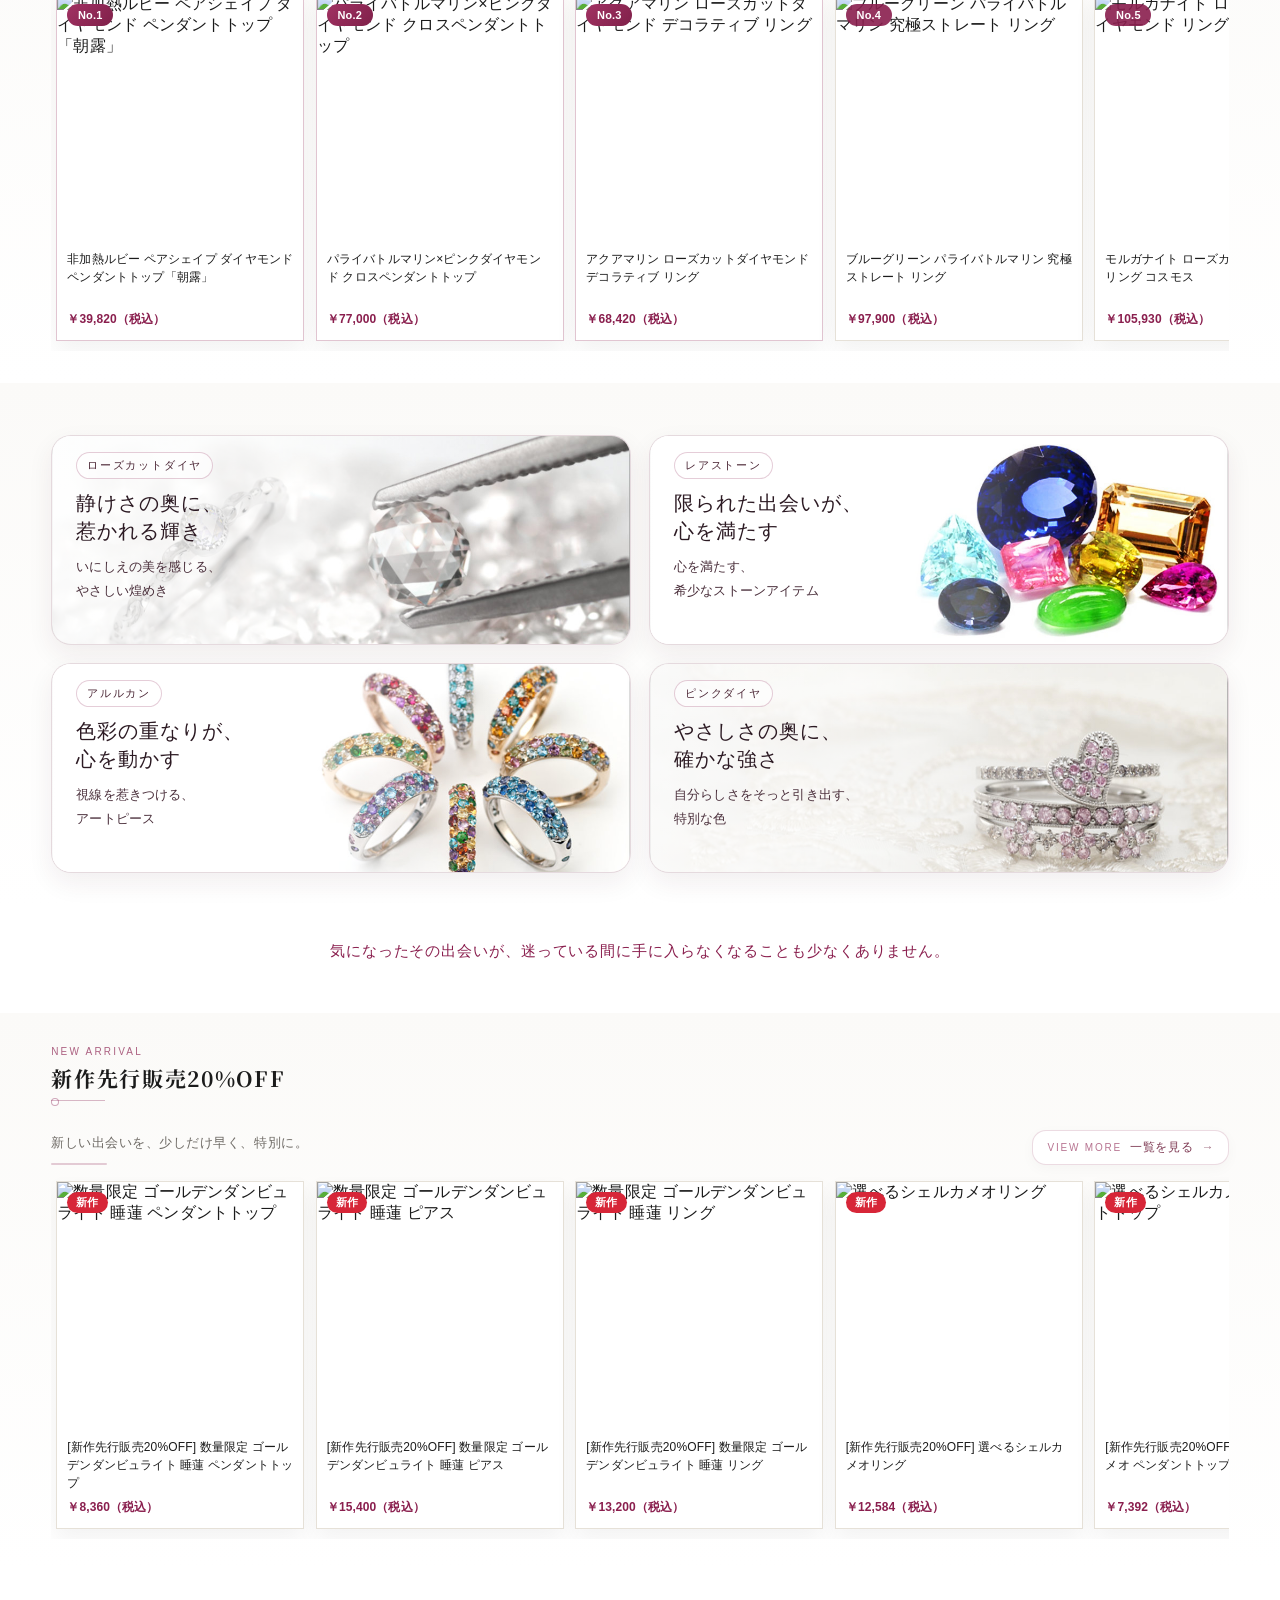
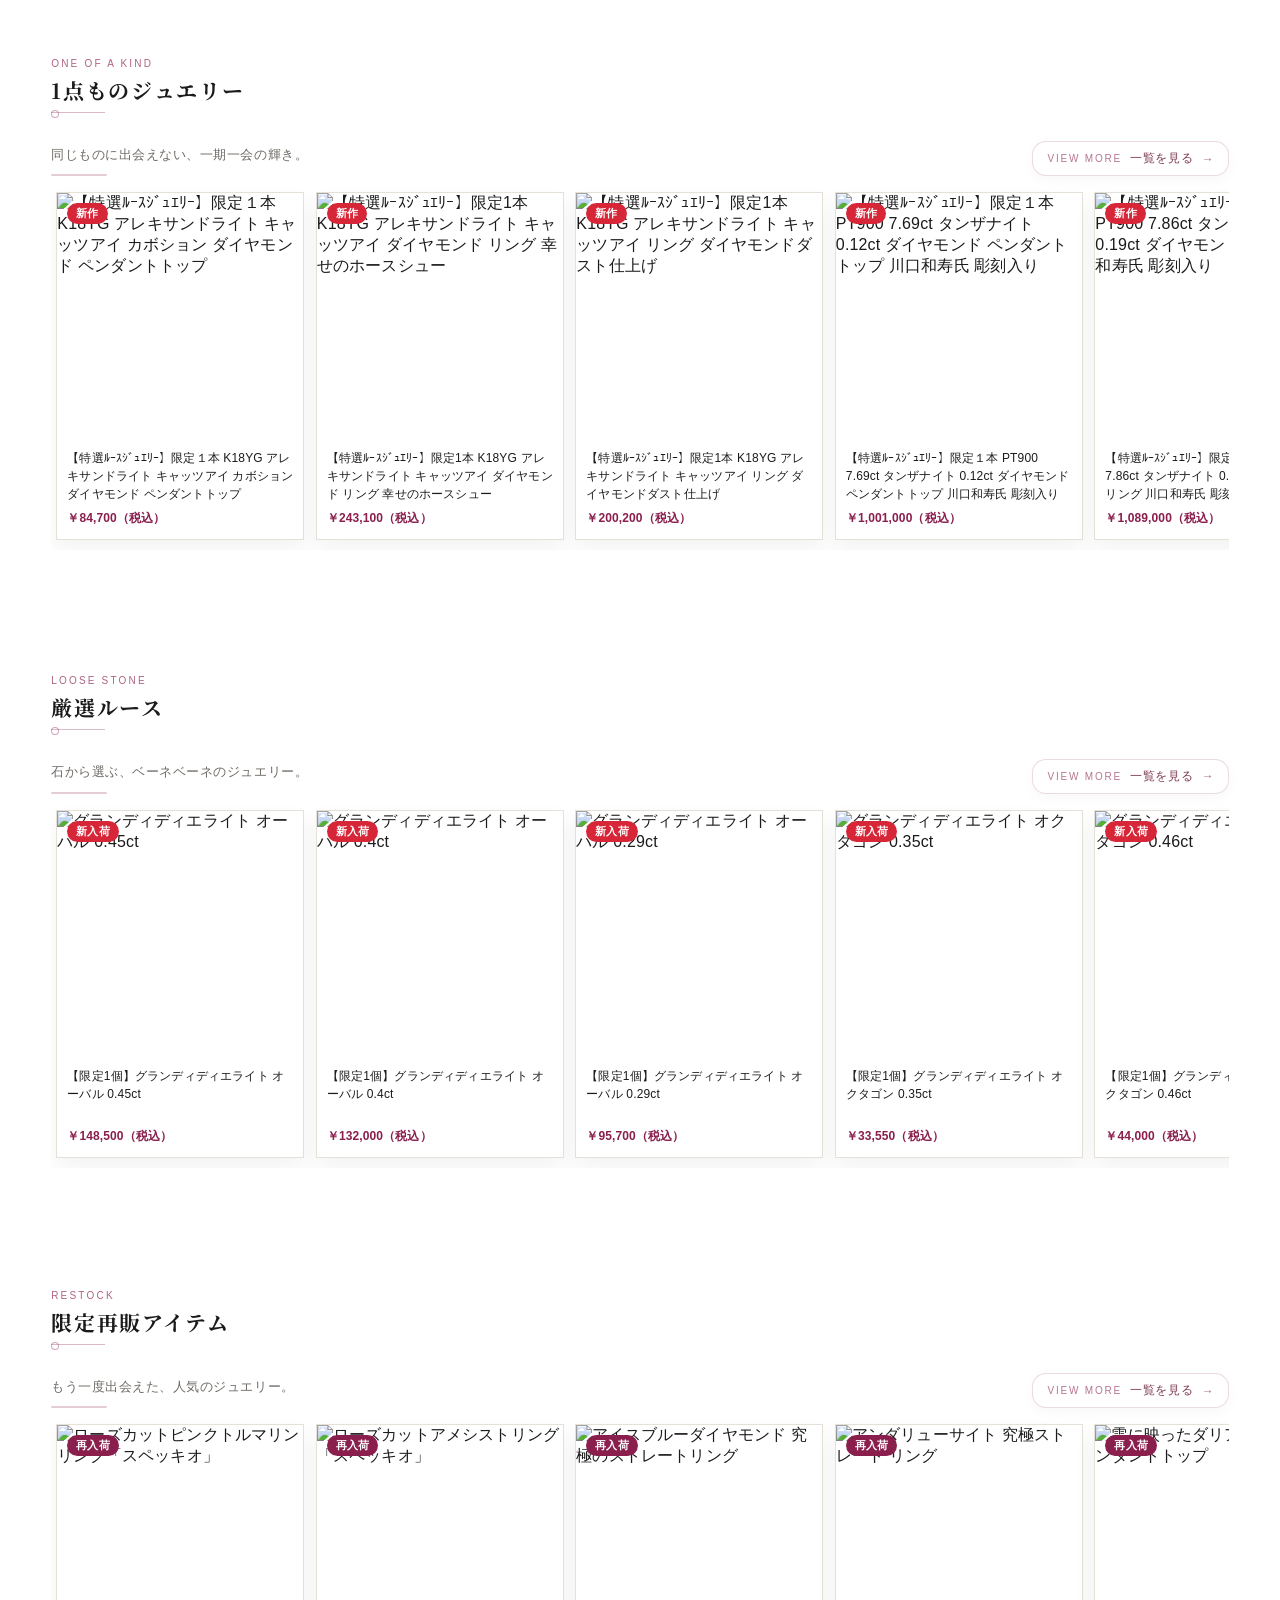
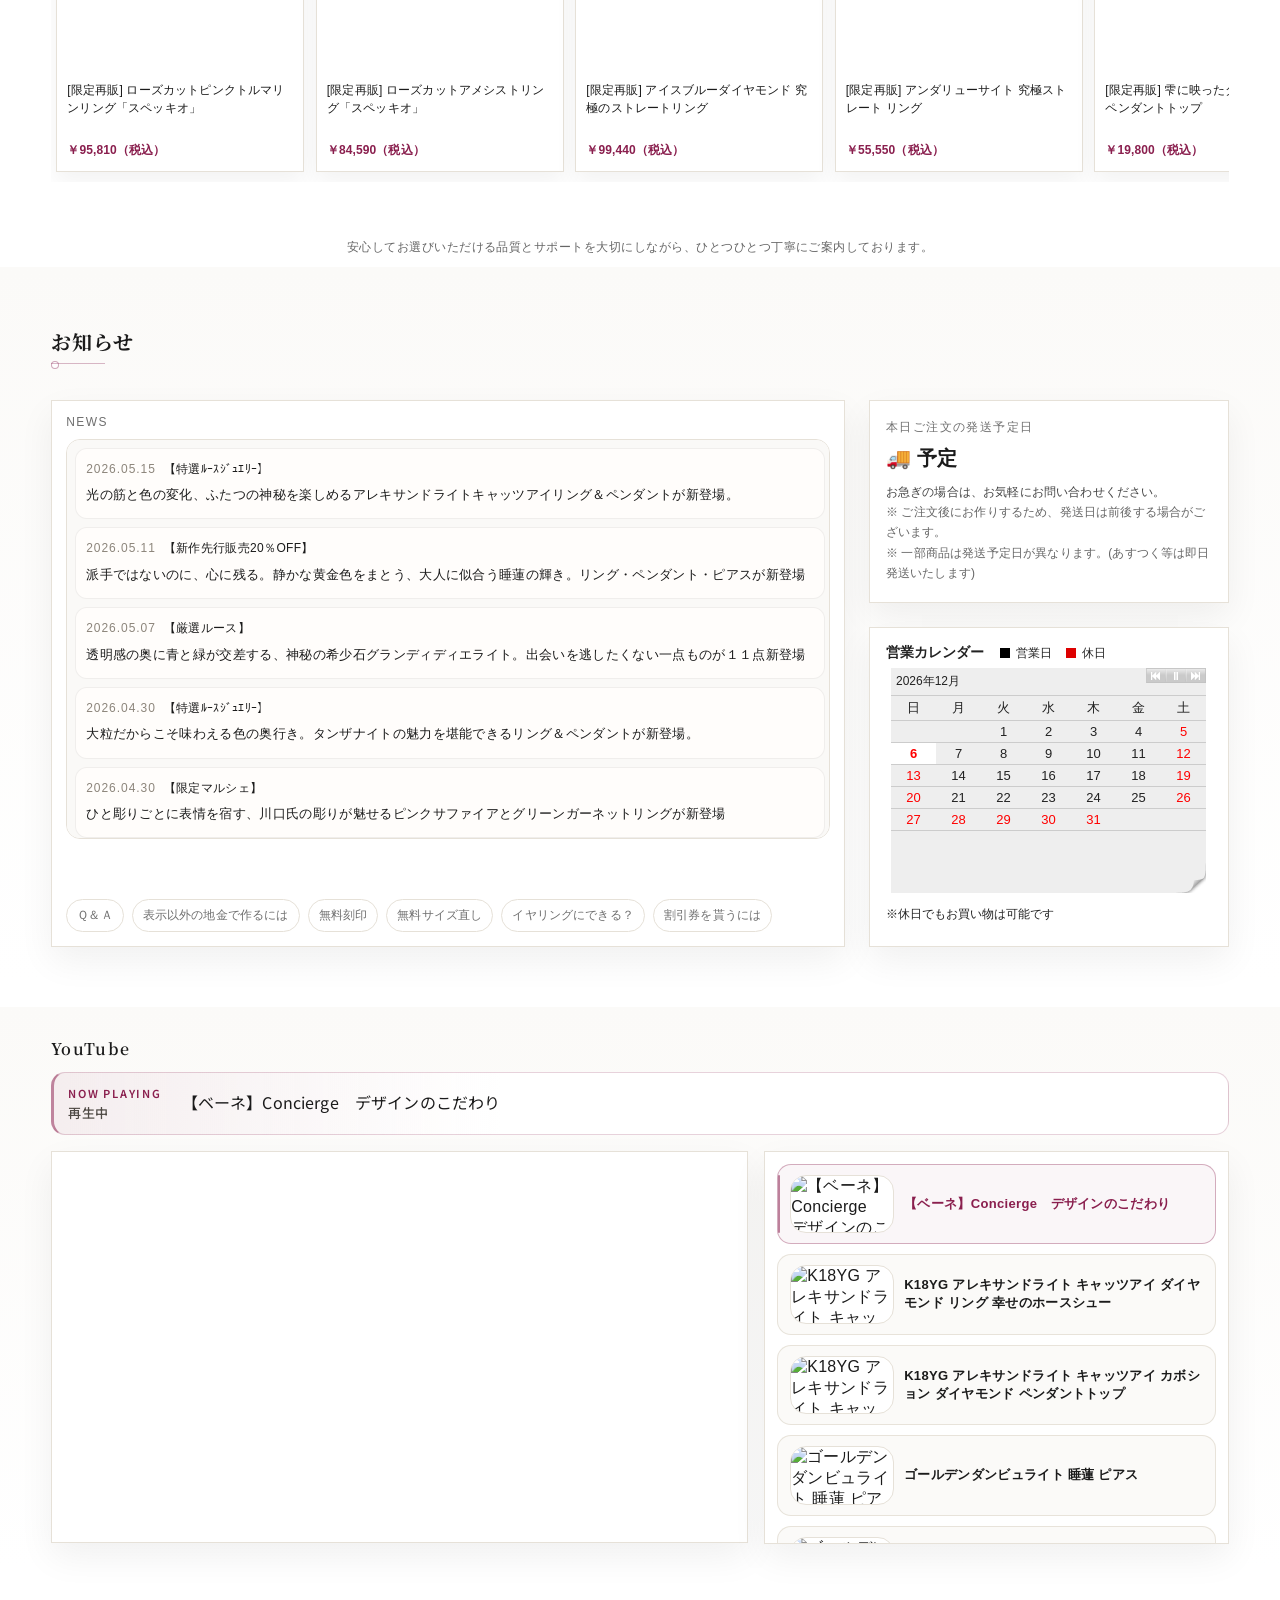
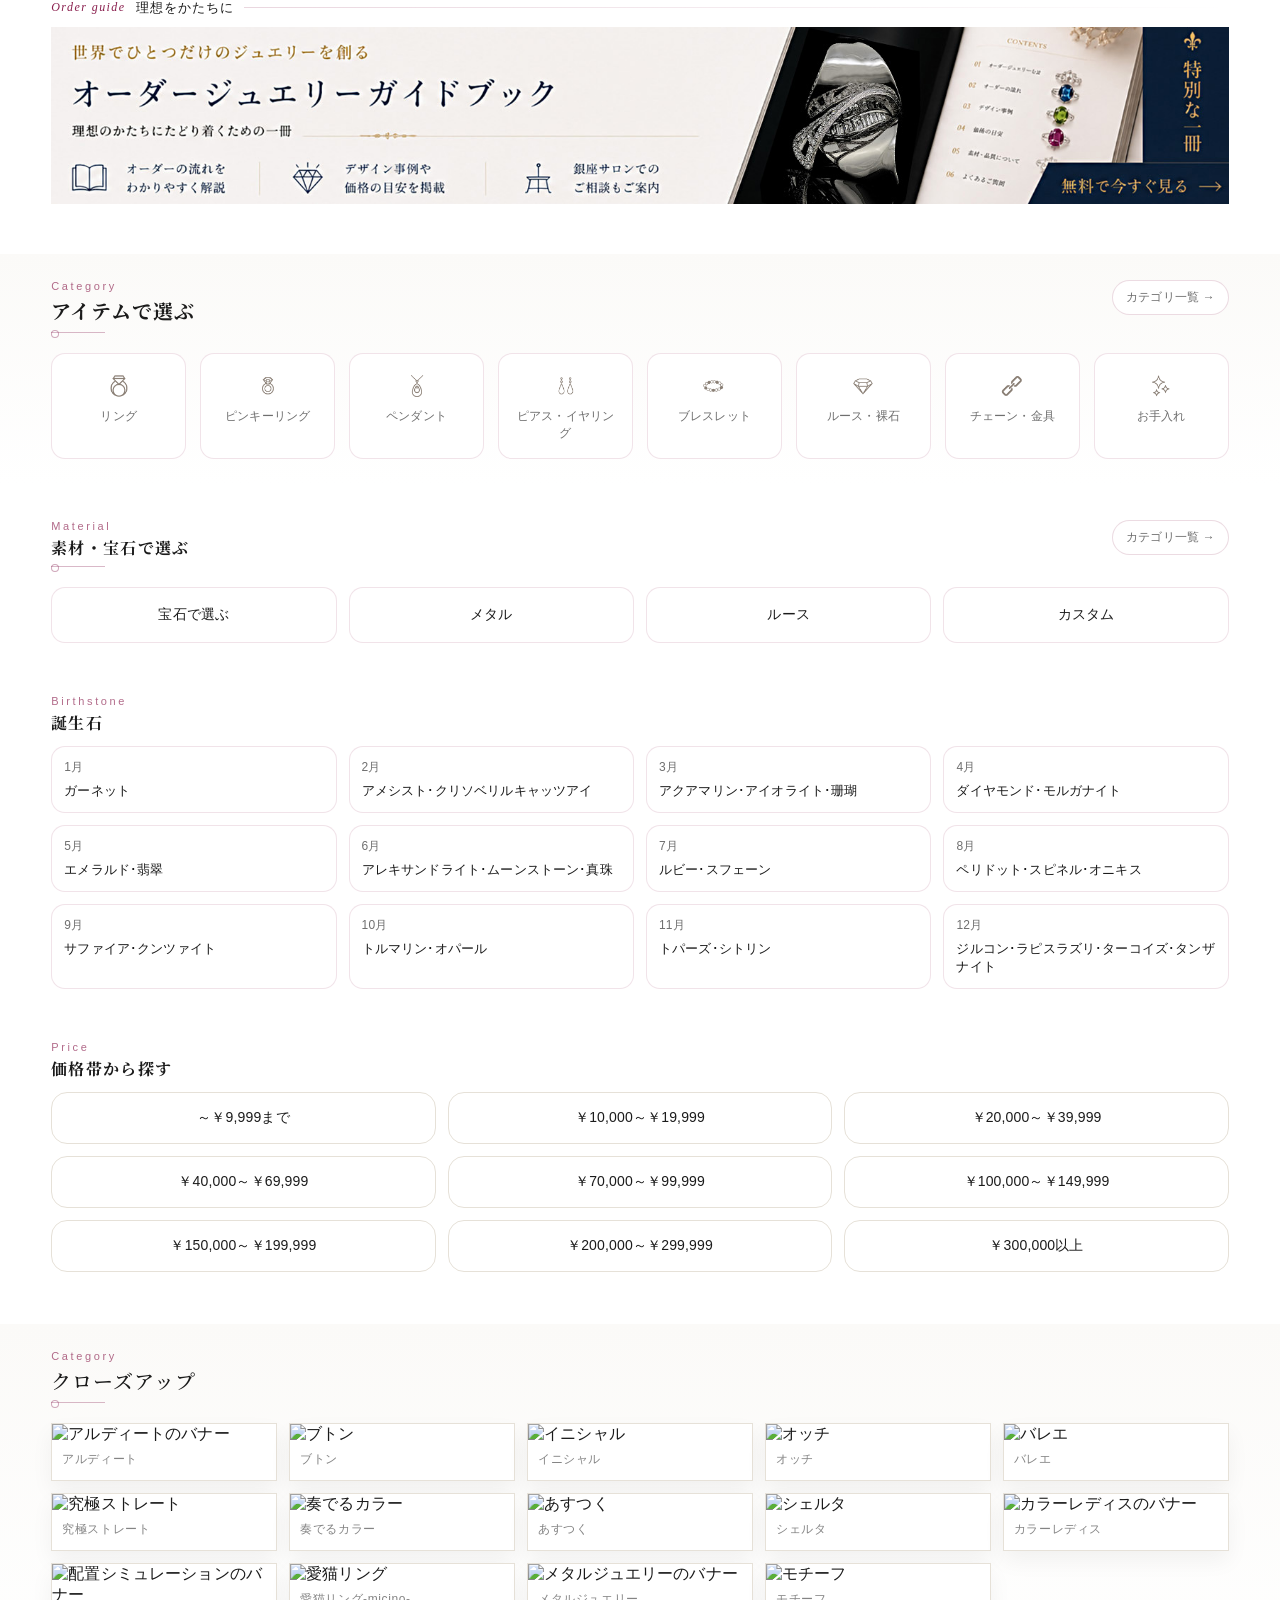
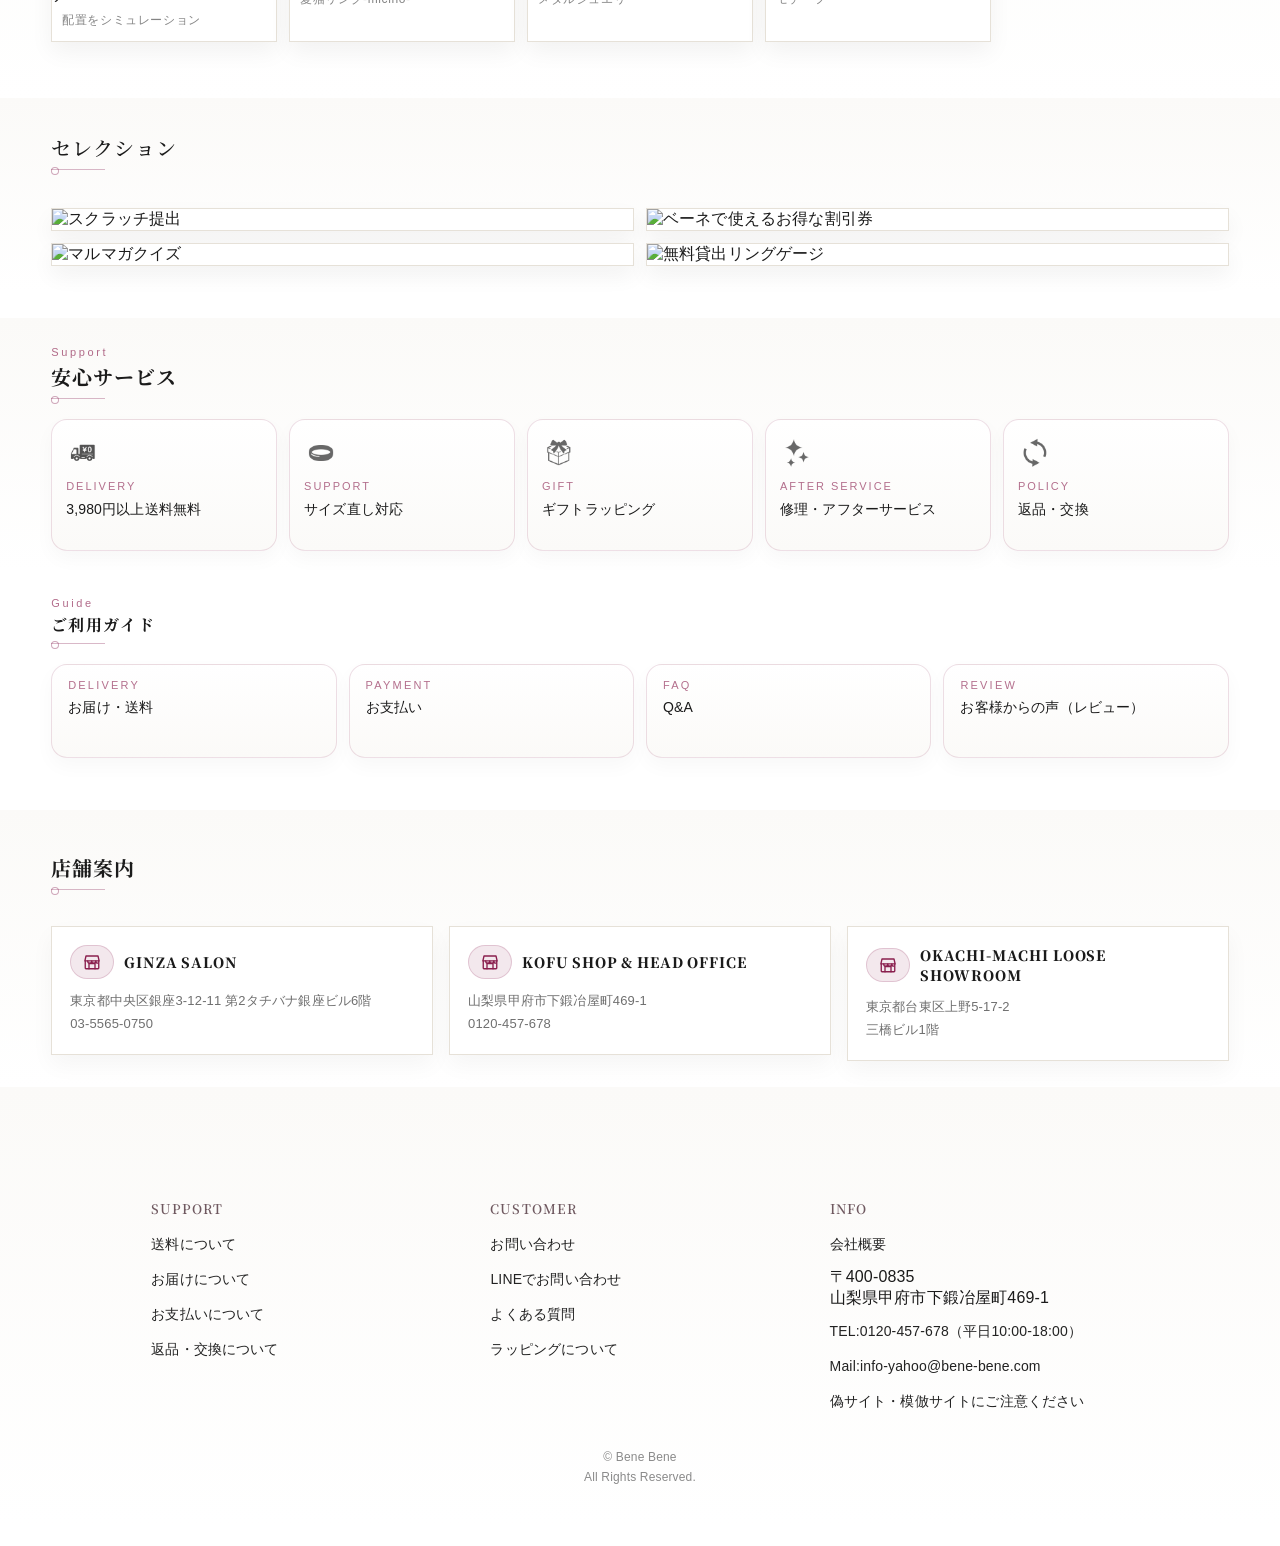
==== commit e9b34e33: "Add Yahoo review links" ====
--- a/index.html
+++ b/index.html
@@ -1257,6 +1257,7 @@
 <a class="guide" href="https://store.shopping.yahoo.co.jp/benebene/guide.html"><span class="guide__label">Delivery</span><span class="guide__title">お届け・送料</span></a>
 <a class="guide" href="https://store.shopping.yahoo.co.jp/benebene/guide.html"><span class="guide__label">Payment</span><span class="guide__title">お支払い</span></a>
 <a class="guide" href="https://shopping.geocities.jp/benebene/sp_qn.html"><span class="guide__label">FAQ</span><span class="guide__title">Q&amp;A</span></a>
+<a class="guide" href="https://shopping.yahoo.co.jp/store_rating/benebene/store/review/"><span class="guide__label">REVIEW</span><span class="guide__title">お客様からの声（レビュー）</span></a>
 </div>
 </div>
 </section>
@@ -1884,6 +1885,7 @@
     <li class="gnavItem"><a class="gnavLink" href="https://store.shopping.yahoo.co.jp/benebene/aae125a5fb5.html">メタル</a></li>
     <li class="gnavItem"><a class="gnavLink" href="https://shopping.geocities.jp/benebene/sp_loose.html">ルース</a></li>
     <li class="gnavItem"><a class="gnavLink" href="https://shopping.geocities.jp/benebene/sp_custom.html">カスタム</a></li>
+    <li class="gnavItem"><a class="gnavLink" href="https://shopping.yahoo.co.jp/store_rating/benebene/store/review/">お客様からの声（レビュー）</a></li>
   </ul>
 </div>
 </nav>
--- a/styles.css
+++ b/styles.css
@@ -186,22 +186,22 @@
 }
 .headerRow{display:flex;align-items:center;justify-content:space-between;gap:14px;padding-block:14px}
 .headerBrand{display:flex;align-items:center;min-width:0;flex:0 1 auto}
-.logo{display:flex;align-items:center;gap:10px;flex:0 0 auto}
+.logo{display:flex;align-items:center;gap:10px}
 .pcShopLabel{
   display:inline-flex;
   align-items:center;
   min-height:22px;
-  margin-left:12px;
-  padding:2px 9px;
-  border:1px solid rgba(138,31,78,.20);
+  padding:4px 9px;
+  border:1px solid rgba(138,31,78,.26);
   border-radius:var(--radius-pill);
-  background:rgba(138,31,78,.045);
+  background:rgba(138,31,78,.04);
   color:var(--accent);
   font-size:11px;
-  font-weight:500;
-  line-height:1.35;
-  letter-spacing:.05em;
+  font-weight:400;
+  line-height:1;
+  letter-spacing:.08em;
   white-space:nowrap;
+  margin-left:12px;
 }
 .logoMark{width:34px;height:34px;border-radius:var(--radius-card-xs);border:1px solid rgba(230,225,216,1);background:radial-gradient(circle at 30% 30%,#fff,#efe5cf);box-shadow:0 10px 22px rgba(0,0,0,.08)}
 .logoText{font-weight:900;letter-spacing:.06em}
@@ -634,7 +634,7 @@
 .box p{margin:0;color:var(--muted);line-height:1.8;font-size:13px}
 
 /* Guide */
-.guideRow{display:grid;grid-template-columns:repeat(3,minmax(0,1fr));gap:10px}
+.guideRow{display:grid;grid-template-columns:repeat(4,minmax(0,1fr));gap:10px}
 
 /* =========================
    FOOTER
@@ -1611,7 +1611,7 @@
 
 
 /* v69: Use image logo in header */
-a.logo{ display:flex; align-items:center; gap:10px; flex:0 0 auto; }
+a.logo{ display:flex; align-items:center; gap:10px; }
 a.logo .logoMark, a.logo .logoText{ display:none !important; }
 a.logo .logoImg{
   height: 28px;
@@ -2387,28 +2387,10 @@
 }
 .drawerShopLabel{
   display:none;
-  margin-bottom:14px;
-  padding:0;
-  border:0;
-  border-radius:0;
-  background:transparent;
-  color:var(--text);
-  line-height:1.45;
 }
 .drawerShopLabel__brand,
 .drawerShopLabel__store{
   display:block;
-}
-.drawerShopLabel__brand{
-  font-size:12px;
-  letter-spacing:.05em;
-}
-.drawerShopLabel__store{
-  margin-top:2px;
-  color:var(--accent);
-  font-size:13px;
-  font-weight:600;
-  letter-spacing:.06em;
 }
 .drawerPhoneMeta{ font-size:12px; color:#666; }
 .drawerPhoneNum{ display:inline-block; margin-top:6px; font-size:16px; font-weight:700; color:#222; text-decoration:none; }
@@ -2471,12 +2453,48 @@
   transform:translateY(0);
 }
 
+@media (min-width:980px){
+  .pcShopLabel{
+    display:inline-flex;
+  }
+
+  .drawerShopLabel{
+    display:none;
+  }
+}
+
 @media (max-width:979px){
-  .headerBrand{
-    flex:1 1 auto;
-  }
   .pcShopLabel{
     display:none;
+  }
+
+  .drawerShopLabel{
+    display:block;
+    margin:0 44px 14px 0;
+    padding:0 0 12px;
+    border-bottom:1px solid rgba(138,31,78,.12);
+    color:var(--accent);
+    letter-spacing:.06em;
+  }
+
+  .drawerShopLabel__brand,
+  .drawerShopLabel__store{
+    display:block;
+  }
+
+  .drawerShopLabel__brand{
+    margin-bottom:3px;
+    color:#6b2b37;
+    font-family:"Noto Serif JP",serif;
+    font-size:12px;
+    font-weight:500;
+    line-height:1.45;
+  }
+
+  .drawerShopLabel__store{
+    font-size:12px;
+    font-weight:400;
+    line-height:1.45;
   }
   .headerActions{
     display:flex;
@@ -2504,7 +2522,6 @@
     padding-top:0;
   }
   #gnav.gnavDrawer .drawerTop{ padding:20px 14px 10px; margin:0; }
-  #gnav.gnavDrawer .drawerShopLabel{ display:block; }
   #gnav.gnavDrawer .gnavInner{ padding:4px 14px 40px; margin:0; }
   #gnav.gnavDrawer .gnavTitle{ margin:0 0 4px; }
 
@@ -4672,6 +4689,9 @@
 }
 .guide__label{font-size:11px;letter-spacing:.2em;text-transform:uppercase;color:rgba(138,31,78,.64)}
 .guide__title{font-size:14px;color:var(--text);line-height:1.5}
+@media (max-width:767px){
+  .guideRow{grid-template-columns:repeat(2,minmax(0,1fr));}
+}
 .guide:hover{background:#fff;border-color:rgba(138,31,78,.28);box-shadow:0 10px 22px rgba(0,0,0,.04);transform:none}
 
 .categorySection .iconCard,
